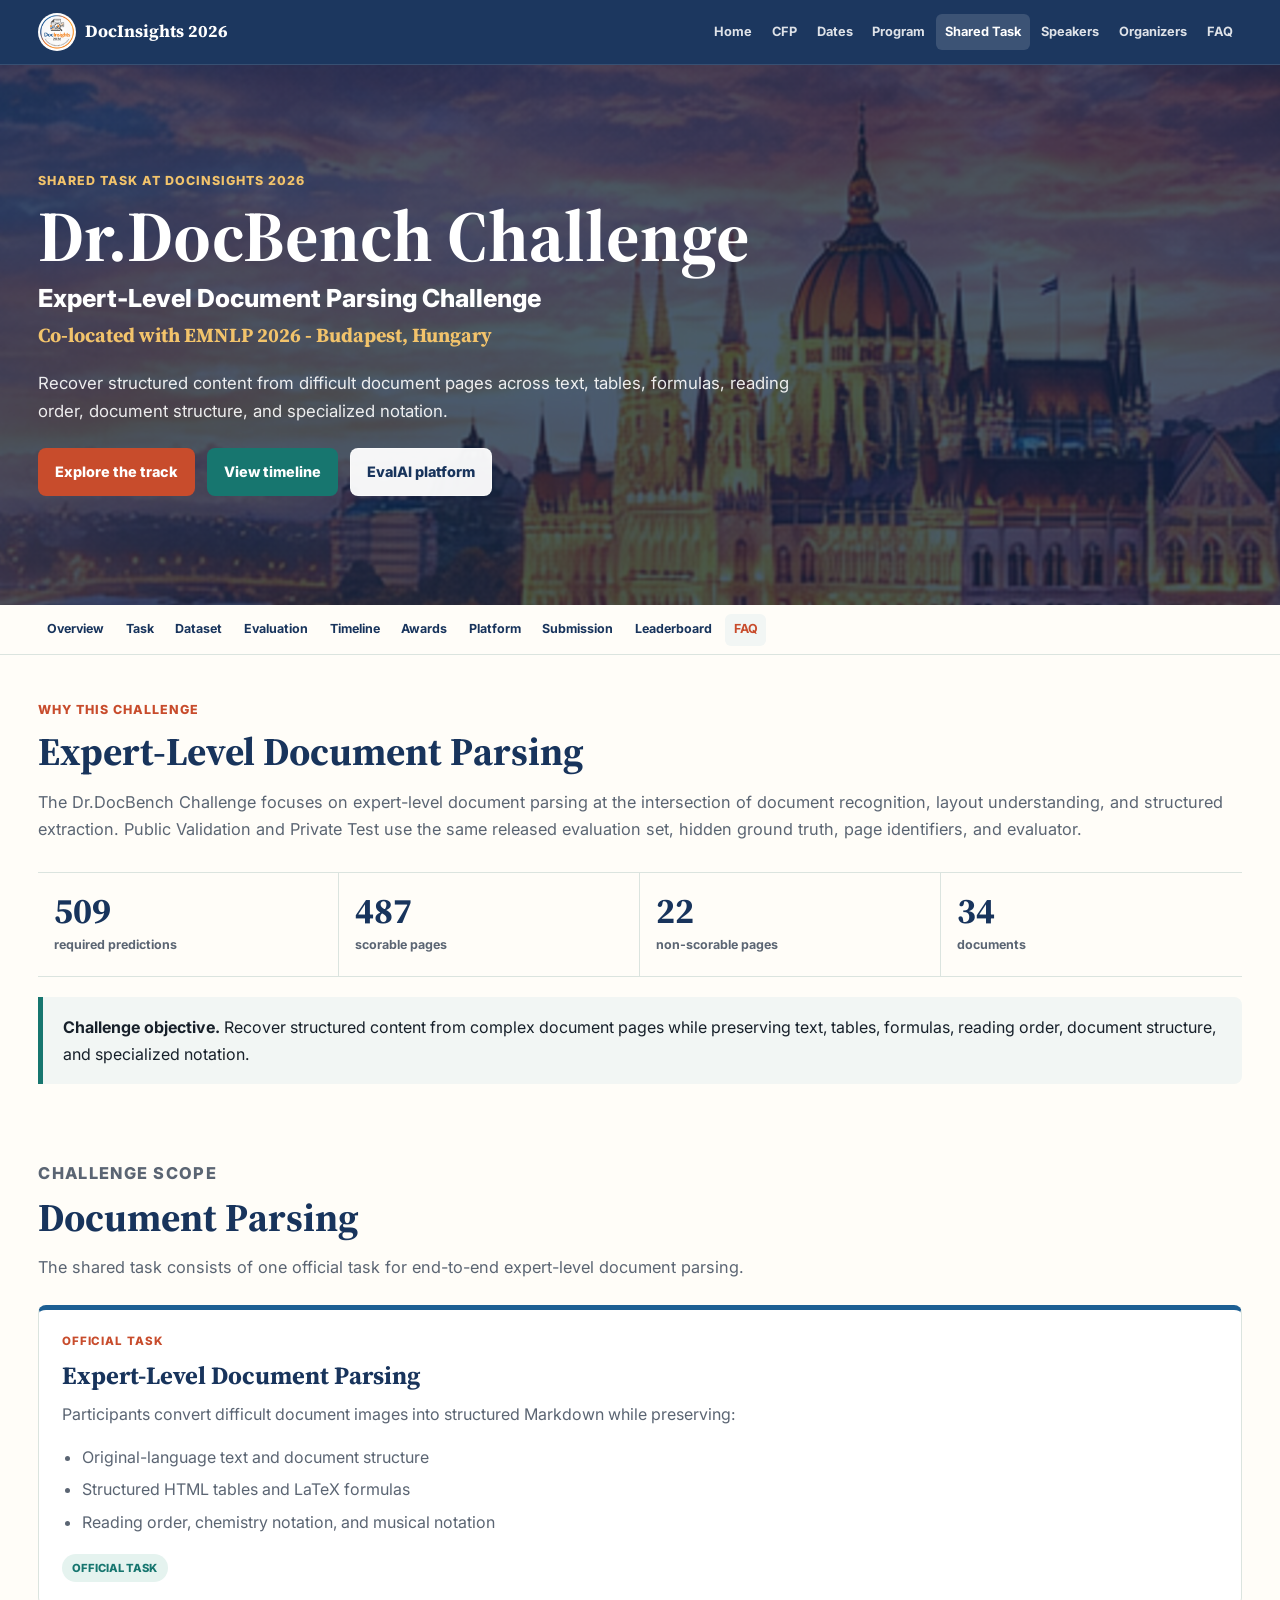
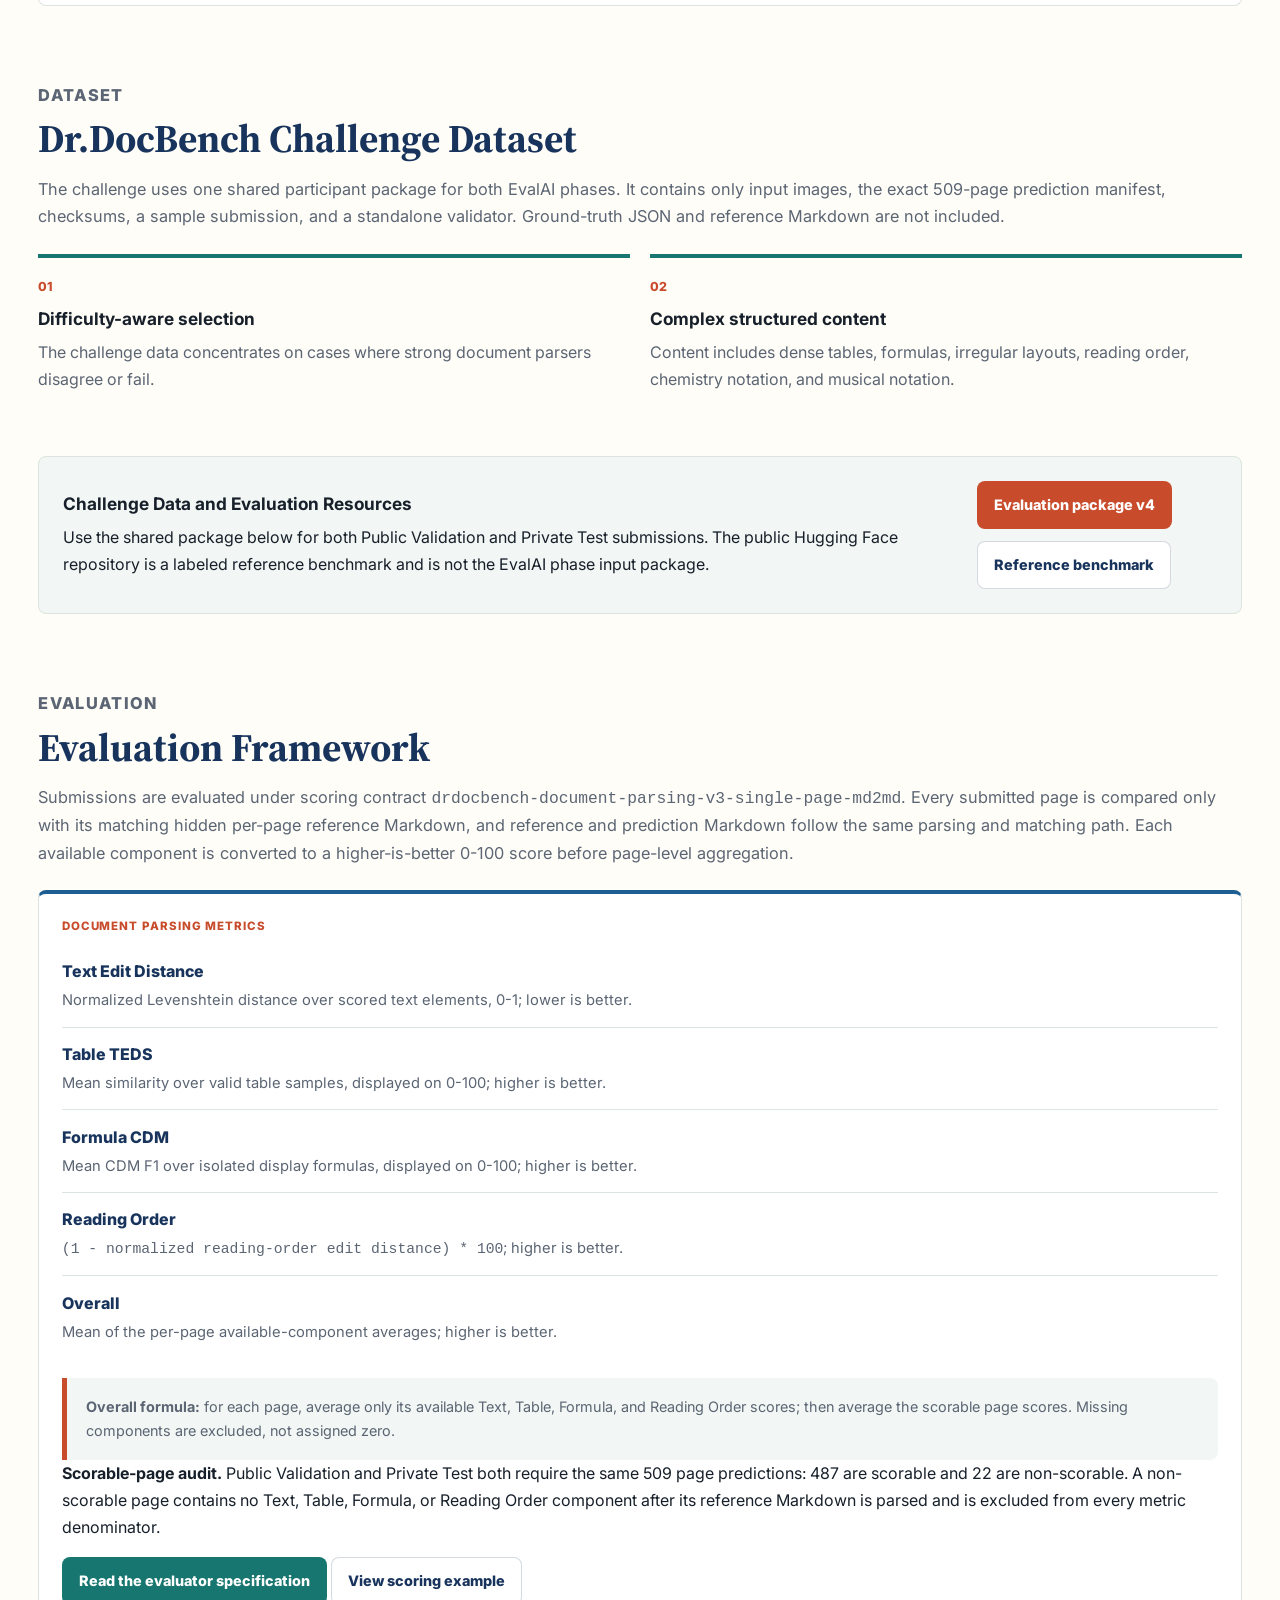
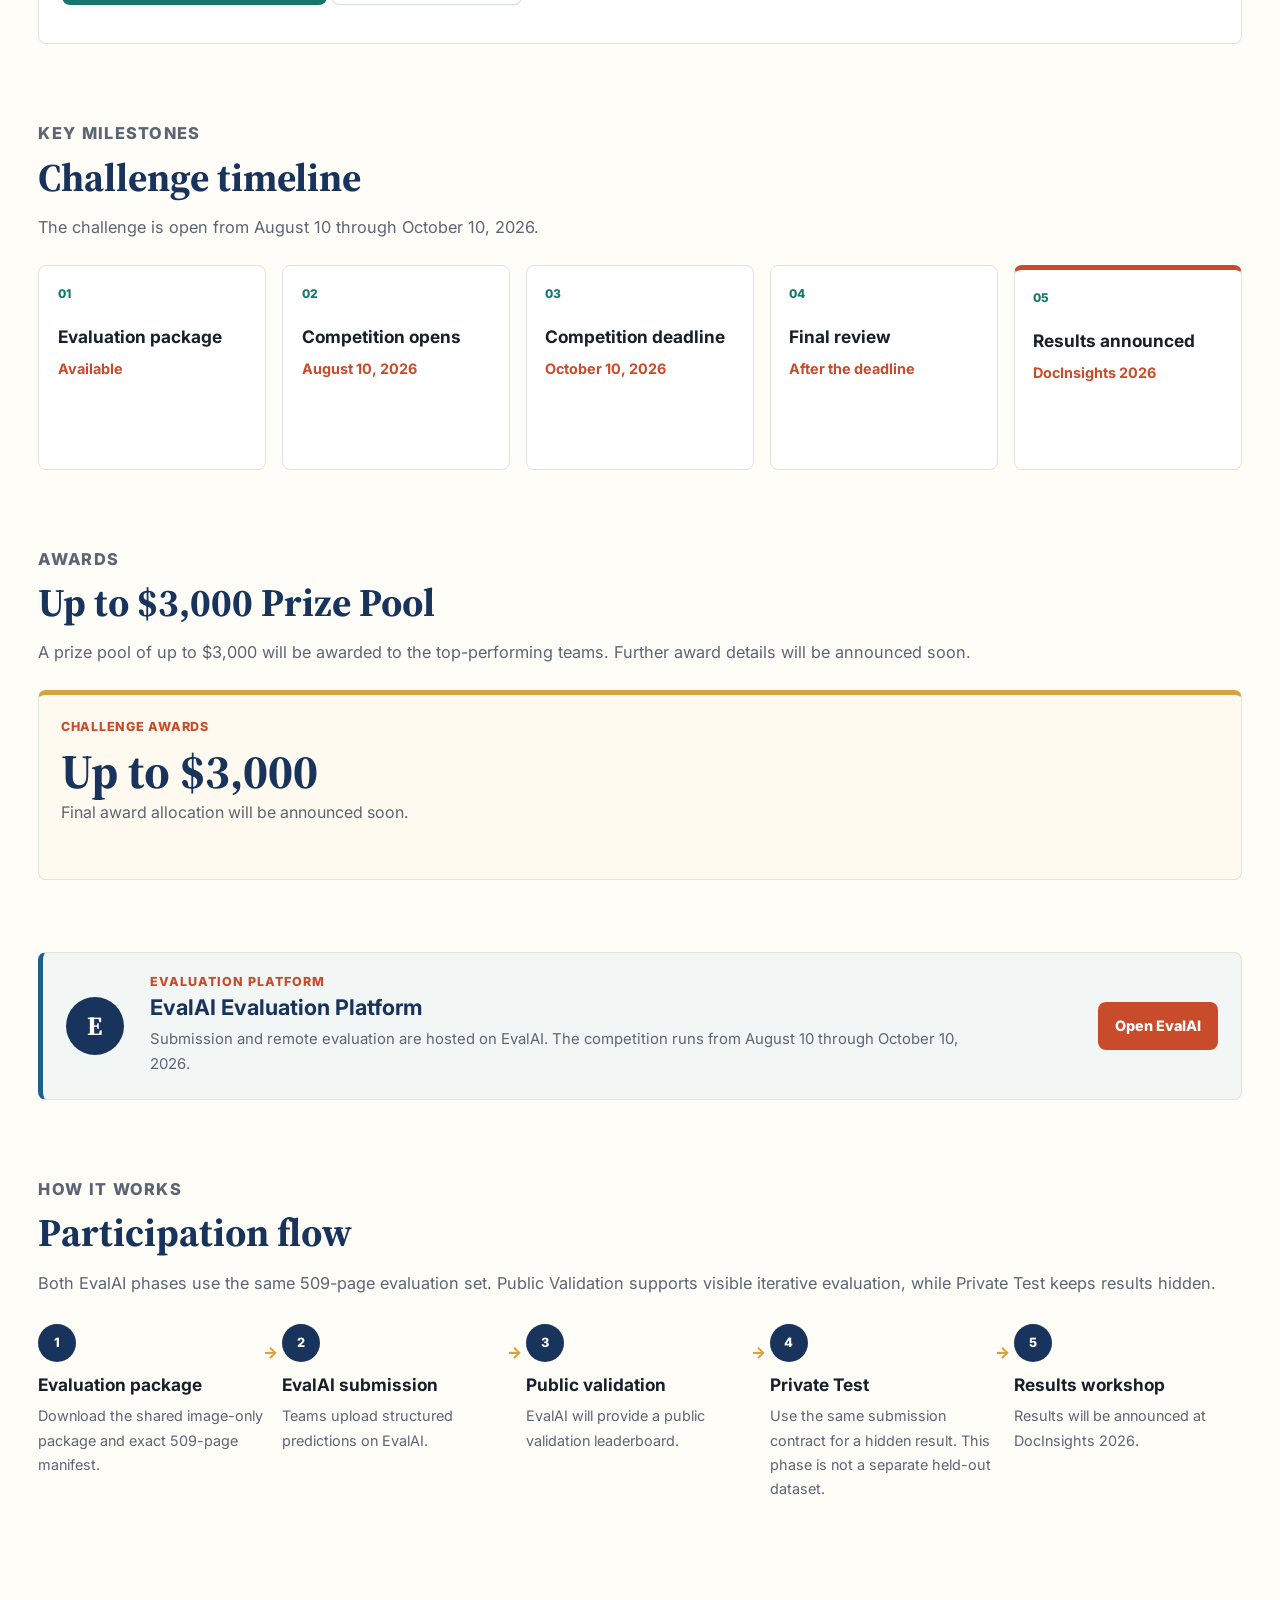
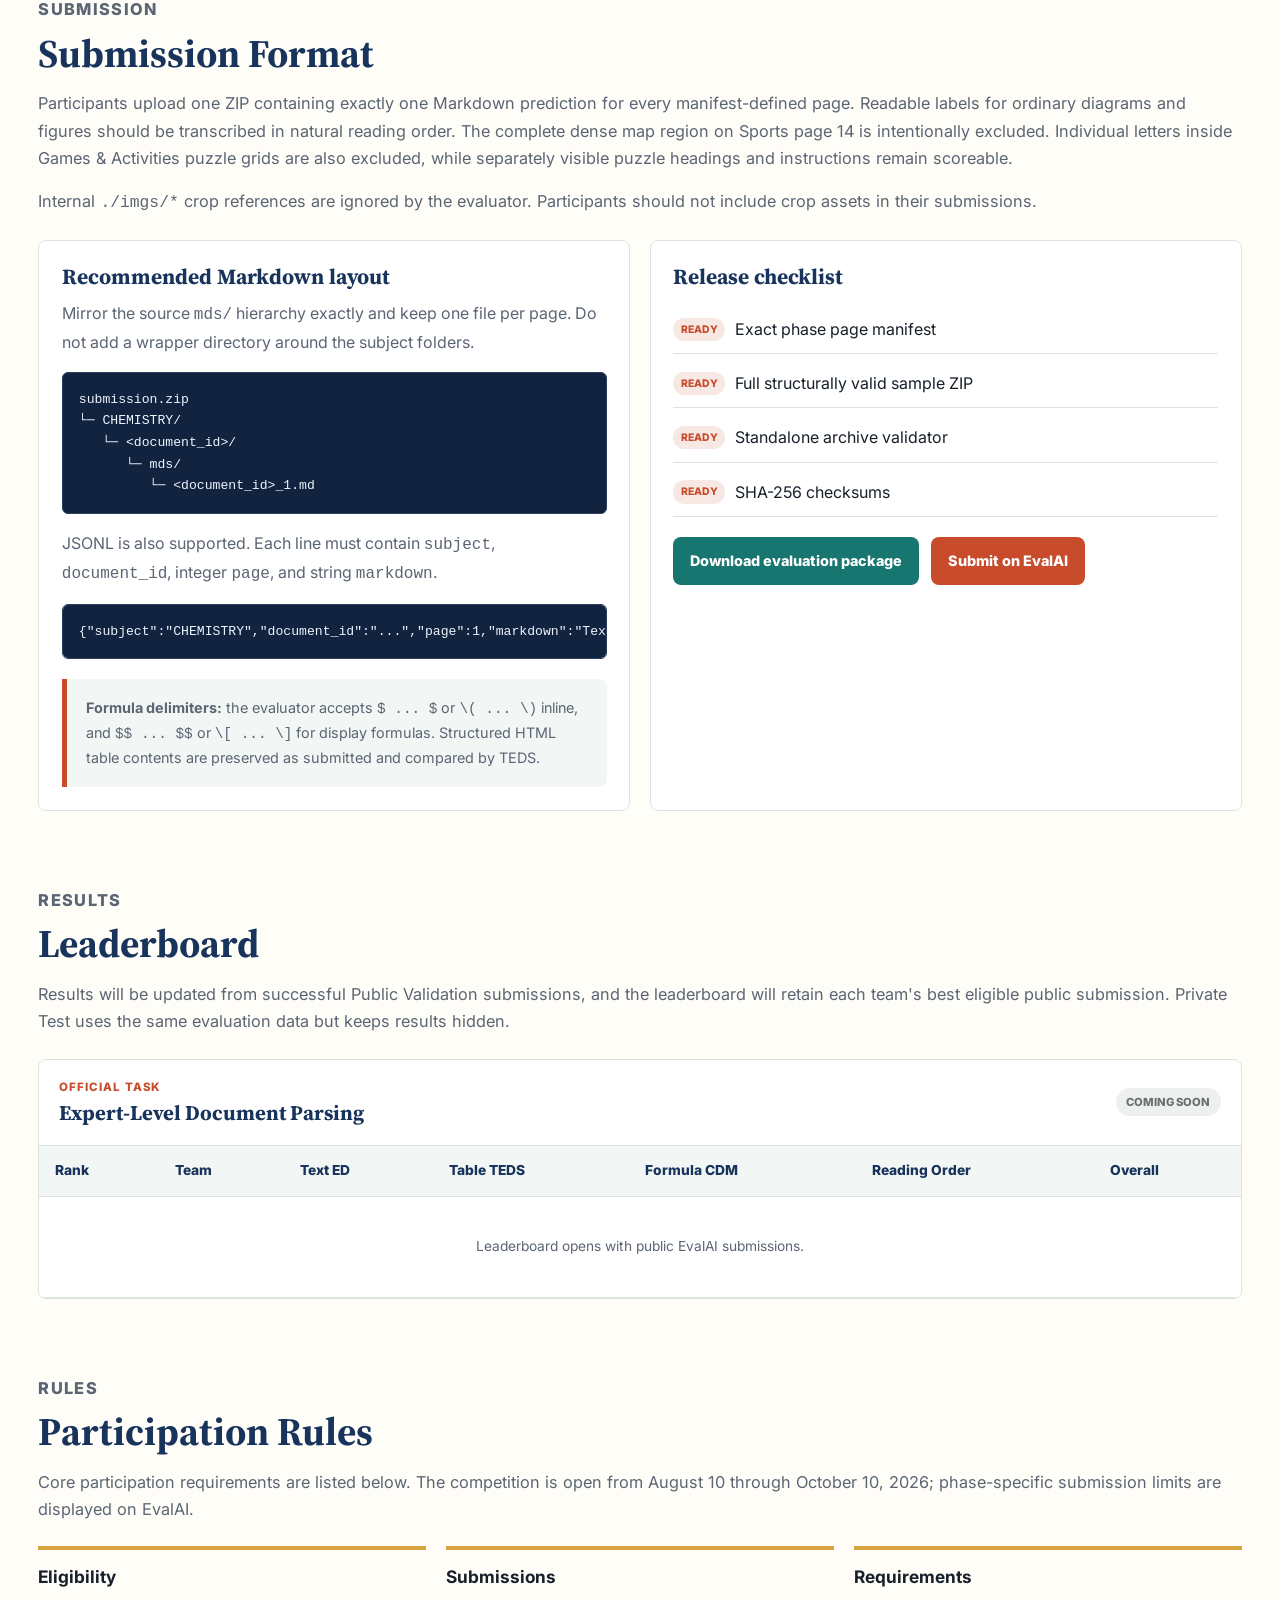
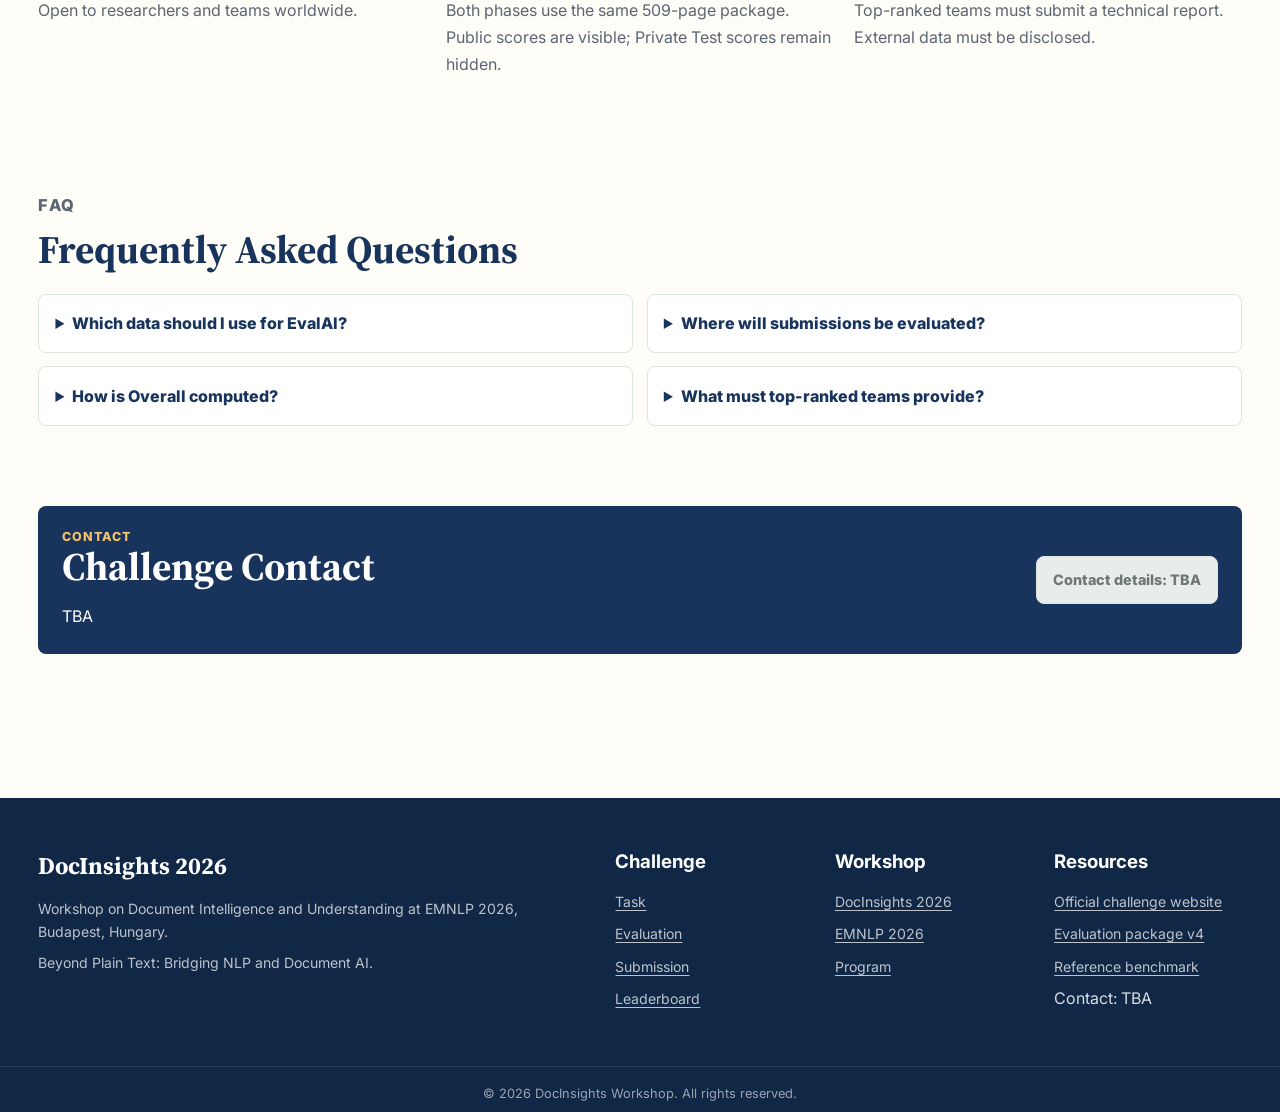
==== index.html @ 1810afb9 "Publish shared evaluation phase details" ====
<!DOCTYPE html>
<html lang="en">
<head>
  <meta charset="UTF-8">
  <meta name="viewport" content="width=device-width, initial-scale=1.0">
  <meta name="description" content="Dr.DocBench Challenge at DocInsights 2026, co-located with EMNLP 2026 in Budapest, Hungary.">
  <link rel="canonical" href="https://drdocbench-challenge.abaka-pages.com/">
  <meta property="og:url" content="https://drdocbench-challenge.abaka-pages.com/">
  <meta property="og:title" content="Dr.DocBench Challenge | DocInsights 2026">
  <meta property="og:description" content="Expert-level document parsing shared task at DocInsights 2026.">
  <title>Dr.DocBench Challenge | DocInsights 2026</title>
  <link rel="icon" href="assets/images/circular_logo.png" type="image/png">
  <link rel="preconnect" href="https://fonts.googleapis.com">
  <link rel="preconnect" href="https://fonts.gstatic.com" crossorigin>
  <link href="https://fonts.googleapis.com/css2?family=Inter:wght@400;500;600;700;800&amp;family=Source+Serif+4:wght@500;600;700&amp;display=swap" rel="stylesheet">
  <link rel="stylesheet" href="assets/css/style.css">
</head>
<body>
  <a class="skip-link" href="#main-content">Skip to content</a>

  <nav class="navbar" aria-label="DocInsights primary navigation">
    <div class="nav-container">
      <a class="nav-logo" href="https://docinsights-workshop.github.io/docinsights-2026/">
        <img class="nav-logo-img" src="assets/images/circular_logo.png" alt="">
        <span>DocInsights 2026</span>
      </a>
      <button class="nav-toggle" type="button" aria-label="Toggle navigation" aria-controls="primary-navigation" aria-expanded="false">
        <span></span><span></span><span></span>
      </button>
      <ul class="nav-links" id="primary-navigation">
        <li><a href="https://docinsights-workshop.github.io/docinsights-2026/">Home</a></li>
        <li><a href="https://docinsights-workshop.github.io/docinsights-2026/call-for-papers/">CFP</a></li>
        <li><a href="https://docinsights-workshop.github.io/docinsights-2026/dates/">Dates</a></li>
        <li><a href="https://docinsights-workshop.github.io/docinsights-2026/program/">Program</a></li>
        <li><a class="active" href="#main-content" aria-current="page">Shared Task</a></li>
        <li><a href="https://docinsights-workshop.github.io/docinsights-2026/speakers/">Speakers</a></li>
        <li><a href="https://docinsights-workshop.github.io/docinsights-2026/organizers/">Organizers</a></li>
        <li><a href="https://docinsights-workshop.github.io/docinsights-2026/faq/">FAQ</a></li>
      </ul>
    </div>
  </nav>

  <header class="challenge-hero" aria-labelledby="challenge-title">
    <img class="challenge-hero-image" src="assets/images/budapest_hero_clean.jpg" alt="Budapest skyline at sunset">
    <div class="challenge-hero-overlay"></div>
    <div class="challenge-hero-inner">
      <div class="challenge-hero-copy">
        <p class="eyebrow">Shared task at DocInsights 2026</p>
        <h1 id="challenge-title">Dr.DocBench Challenge</h1>
        <p class="challenge-subtitle">Expert-Level Document Parsing Challenge</p>
        <p class="challenge-location">Co-located with EMNLP 2026 - Budapest, Hungary</p>
        <p class="challenge-summary">Recover structured content from difficult document pages across text, tables, formulas, reading order, document structure, and specialized notation.</p>
        <div class="hero-actions" aria-label="Challenge actions">
          <a class="btn btn-primary" href="#tracks">Explore the track</a>
          <a class="btn btn-secondary" href="#timeline">View timeline</a>
          <a class="btn btn-ghost" href="#platform">EvalAI platform</a>
        </div>
      </div>
    </div>
  </header>

  <div class="section-nav" aria-label="Challenge page sections">
    <div class="section-nav-inner">
      <a href="#overview">Overview</a>
      <a href="#tracks">Task</a>
      <a href="#dataset">Dataset</a>
      <a href="#evaluation">Evaluation</a>
      <a href="#timeline">Timeline</a>
      <a href="#awards">Awards</a>
      <a href="#platform">Platform</a>
      <a href="#submission">Submission</a>
      <a href="#leaderboard">Leaderboard</a>
      <a href="#faq">FAQ</a>
    </div>
  </div>

  <main id="main-content" class="container">
    <section id="overview" class="section-intro">
      <p class="section-kicker">Why this challenge</p>
      <h2>Expert-Level Document Parsing</h2>
      <p>The Dr.DocBench Challenge focuses on expert-level document parsing at the intersection of document recognition, layout understanding, and structured extraction. Public Validation and Private Test use the same released evaluation set, hidden ground truth, page identifiers, and evaluator.</p>
      <div class="stat-grid stat-grid-four" aria-label="Dr.DocBench Challenge evaluation statistics">
        <article class="stat-item"><strong>509</strong><span>required predictions</span></article>
        <article class="stat-item"><strong>487</strong><span>scorable pages</span></article>
        <article class="stat-item"><strong>22</strong><span>non-scorable pages</span></article>
        <article class="stat-item"><strong>34</strong><span>documents</span></article>
      </div>
      <div class="highlight-box">
        <strong>Challenge objective.</strong> Recover structured content from complex document pages while preserving text, tables, formulas, reading order, document structure, and specialized notation.
      </div>
    </section>

    <section id="tracks">
      <div class="section-heading">
        <p class="section-kicker">Challenge scope</p>
        <h2>Document Parsing</h2>
        <p>The shared task consists of one official task for end-to-end expert-level document parsing.</p>
      </div>
      <div class="track-grid single-column-grid">
        <article class="track-card track-primary">
          <div class="track-label">Official task</div>
          <h3>Expert-Level Document Parsing</h3>
          <p>Participants convert difficult document images into structured Markdown while preserving:</p>
          <ul>
            <li>Original-language text and document structure</li>
            <li>Structured HTML tables and LaTeX formulas</li>
            <li>Reading order, chemistry notation, and musical notation</li>
          </ul>
          <span class="status-badge">Official task</span>
        </article>
      </div>
    </section>

    <section id="dataset">
      <div class="section-heading">
        <p class="section-kicker">Dataset</p>
        <h2>Dr.DocBench Challenge Dataset</h2>
        <p>The challenge uses one shared participant package for both EvalAI phases. It contains only input images, the exact 509-page prediction manifest, checksums, a sample submission, and a standalone validator. Ground-truth JSON and reference Markdown are not included.</p>
      </div>
      <div class="feature-grid two-column-grid">
        <article class="feature-card">
          <span class="feature-index">01</span>
          <h3>Difficulty-aware selection</h3>
          <p>The challenge data concentrates on cases where strong document parsers disagree or fail.</p>
        </article>
        <article class="feature-card">
          <span class="feature-index">02</span>
          <h3>Complex structured content</h3>
          <p>Content includes dense tables, formulas, irregular layouts, reading order, chemistry notation, and musical notation.</p>
        </article>
      </div>
      <div class="action-band">
        <div>
          <h3>Challenge Data and Evaluation Resources</h3>
          <p>Use the shared package below for both Public Validation and Private Test submissions. The public Hugging Face repository is a labeled reference benchmark and is not the EvalAI phase input package.</p>
        </div>
        <div class="action-band-actions">
          <a class="btn btn-primary" href="https://github.com/AaronLuo00/drdocbench-challenge/releases/download/participant-data-v4/drdocbench-evaluation-v4.zip">Evaluation package v4</a>
          <a class="btn btn-ghost" href="https://huggingface.co/datasets/2077AIDataFoundation/DrDocBench" target="_blank" rel="noopener">Reference benchmark</a>
        </div>
      </div>
    </section>

    <section id="evaluation">
      <div class="section-heading">
        <p class="section-kicker">Evaluation</p>
        <h2>Evaluation Framework</h2>
        <p>Submissions are evaluated under scoring contract <code>drdocbench-document-parsing-v3-single-page-md2md</code>. Every submitted page is compared only with its matching hidden per-page reference Markdown, and reference and prediction Markdown follow the same parsing and matching path. Each available component is converted to a higher-is-better 0-100 score before page-level aggregation.</p>
      </div>
      <div class="evaluation-grid single-column-grid">
        <article class="evaluation-card">
          <div class="track-label">Document Parsing metrics</div>
          <dl class="metric-list">
            <div><dt>Text Edit Distance</dt><dd>Normalized Levenshtein distance over scored text elements, 0-1; lower is better.</dd></div>
            <div><dt>Table TEDS</dt><dd>Mean similarity over valid table samples, displayed on 0-100; higher is better.</dd></div>
            <div><dt>Formula CDM</dt><dd>Mean CDM F1 over isolated display formulas, displayed on 0-100; higher is better.</dd></div>
            <div><dt>Reading Order</dt><dd><code>(1 - normalized reading-order edit distance) * 100</code>; higher is better.</dd></div>
            <div><dt>Overall</dt><dd>Mean of the per-page available-component averages; higher is better.</dd></div>
          </dl>
          <div class="tba-note"><strong>Overall formula:</strong> for each page, average only its available Text, Table, Formula, and Reading Order scores; then average the scorable page scores. Missing components are excluded, not assigned zero.</div>
          <p><strong>Scorable-page audit.</strong> Public Validation and Private Test both require the same 509 page predictions: 487 are scorable and 22 are non-scorable. A non-scorable page contains no Text, Table, Formula, or Reading Order component after its reference Markdown is parsed and is excluded from every metric denominator.</p>
          <p><a class="btn btn-secondary" href="evaluator-specification.html">Read the evaluator specification</a> <a class="btn btn-ghost" href="examples/scoring-example/">View scoring example</a></p>
        </article>
      </div>
    </section>

    <section id="timeline">
      <div class="section-heading">
        <p class="section-kicker">Key milestones</p>
        <h2>Challenge timeline</h2>
        <p>The challenge is open from August 10 through October 10, 2026.</p>
      </div>
      <div class="timeline-grid">
        <article class="timeline-card"><span>01</span><h3>Evaluation package</h3><p>Available</p></article>
        <article class="timeline-card"><span>02</span><h3>Competition opens</h3><p>August 10, 2026</p></article>
        <article class="timeline-card"><span>03</span><h3>Competition deadline</h3><p>October 10, 2026</p></article>
        <article class="timeline-card"><span>04</span><h3>Final review</h3><p>After the deadline</p></article>
        <article class="timeline-card timeline-highlight"><span>05</span><h3>Results announced</h3><p>DocInsights 2026</p></article>
      </div>
    </section>

    <section id="awards">
      <div class="section-heading">
        <p class="section-kicker">Awards</p>
        <h2>Up to &#36;3,000 Prize Pool</h2>
        <p>A prize pool of up to &#36;3,000 will be awarded to the top-performing teams. Further award details will be announced soon.</p>
      </div>
      <div class="award-grid award-grid-single">
        <article class="award-card award-first"><span>Challenge awards</span><strong>Up to &#36;3,000</strong><p>Final award allocation will be announced soon.</p></article>
      </div>
    </section>

    <section id="platform" class="platform-section">
      <div class="platform-band">
        <div class="platform-mark" aria-hidden="true">E</div>
        <div class="platform-copy">
          <p class="section-kicker">Evaluation platform</p>
          <h2>EvalAI Evaluation Platform</h2>
          <p>Submission and remote evaluation are hosted on EvalAI. The competition runs from August 10 through October 10, 2026.</p>
        </div>
        <a class="btn btn-primary" href="https://eval.ai/web/challenges/challenge-page/2717/overview" target="_blank" rel="noopener">Open EvalAI</a>
      </div>
    </section>

    <section id="participate">
      <div class="section-heading">
        <p class="section-kicker">How it works</p>
        <h2>Participation flow</h2>
        <p>Both EvalAI phases use the same 509-page evaluation set. Public Validation supports visible iterative evaluation, while Private Test keeps results hidden.</p>
      </div>
      <ol class="flow-list">
        <li><span>1</span><div><h3>Evaluation package</h3><p>Download the shared image-only package and exact 509-page manifest.</p></div></li>
        <li><span>2</span><div><h3>EvalAI submission</h3><p>Teams upload structured predictions on EvalAI.</p></div></li>
        <li><span>3</span><div><h3>Public validation</h3><p>EvalAI will provide a public validation leaderboard.</p></div></li>
        <li><span>4</span><div><h3>Private Test</h3><p>Use the same submission contract for a hidden result. This phase is not a separate held-out dataset.</p></div></li>
        <li><span>5</span><div><h3>Results workshop</h3><p>Results will be announced at DocInsights 2026.</p></div></li>
      </ol>
    </section>

    <section id="submission">
      <div class="section-heading">
        <p class="section-kicker">Submission</p>
        <h2>Submission Format</h2>
        <p>Participants upload one ZIP containing exactly one Markdown prediction for every manifest-defined page. Readable labels for ordinary diagrams and figures should be transcribed in natural reading order. The complete dense map region on Sports page 14 is intentionally excluded. Individual letters inside Games &amp; Activities puzzle grids are also excluded, while separately visible puzzle headings and instructions remain scoreable.</p>
        <p>Internal <code>./imgs/*</code> crop references are ignored by the evaluator. Participants should not include crop assets in their submissions.</p>
      </div>
      <div class="submission-grid">
        <article class="submission-card">
          <h3>Recommended Markdown layout</h3>
          <p>Mirror the source <code>mds/</code> hierarchy exactly and keep one file per page. Do not add a wrapper directory around the subject folders.</p>
          <pre><code>submission.zip
&#9492;&#9472; CHEMISTRY/
   &#9492;&#9472; &lt;document_id&gt;/
      &#9492;&#9472; mds/
         &#9492;&#9472; &lt;document_id&gt;_1.md</code></pre>
          <p>JSONL is also supported. Each line must contain <code>subject</code>, <code>document_id</code>, integer <code>page</code>, and string <code>markdown</code>.</p>
          <pre><code>{"subject":"CHEMISTRY","document_id":"...","page":1,"markdown":"Text\n\n$$E = mc^2$$"}</code></pre>
          <div class="tba-note"><strong>Formula delimiters:</strong> the evaluator accepts <code>$ ... $</code> or <code>\( ... \)</code> inline, and <code>$$ ... $$</code> or <code>\[ ... \]</code> for display formulas. Structured HTML table contents are preserved as submitted and compared by TEDS.</div>
        </article>
        <article class="submission-card submission-status">
          <h3>Release checklist</h3>
          <ul class="check-list">
            <li><span>Ready</span> Exact phase page manifest</li>
            <li><span>Ready</span> Full structurally valid sample ZIP</li>
            <li><span>Ready</span> Standalone archive validator</li>
            <li><span>Ready</span> SHA-256 checksums</li>
          </ul>
          <div class="disabled-actions">
            <a class="btn btn-secondary" href="https://github.com/AaronLuo00/drdocbench-challenge/releases/download/participant-data-v4/drdocbench-evaluation-v4.zip">Download evaluation package</a>
            <a class="btn btn-primary" href="https://eval.ai/web/challenges/challenge-page/2717/submit" target="_blank" rel="noopener">Submit on EvalAI</a>
          </div>
        </article>
      </div>
    </section>

    <section id="leaderboard">
      <div class="section-heading">
        <p class="section-kicker">Results</p>
        <h2>Leaderboard</h2>
        <p>Results will be updated from successful Public Validation submissions, and the leaderboard will retain each team's best eligible public submission. Private Test uses the same evaluation data but keeps results hidden.</p>
      </div>
      <div class="leaderboard-stack">
        <article class="leaderboard-card">
          <div class="leaderboard-header"><div><span>Official task</span><h3>Expert-Level Document Parsing</h3></div><span class="status-badge status-muted">Coming soon</span></div>
          <div class="table-scroll" tabindex="0" aria-label="Scrollable Document Parsing leaderboard">
            <table>
              <caption>Document Parsing leaderboard</caption>
              <thead><tr><th>Rank</th><th>Team</th><th>Text ED</th><th>Table TEDS</th><th>Formula CDM</th><th>Reading Order</th><th>Overall</th></tr></thead>
              <tbody><tr class="empty-row"><td colspan="7">Leaderboard opens with public EvalAI submissions.</td></tr></tbody>
            </table>
          </div>
        </article>
      </div>
    </section>

    <section id="rules">
      <div class="section-heading">
        <p class="section-kicker">Rules</p>
        <h2>Participation Rules</h2>
        <p>Core participation requirements are listed below. The competition is open from August 10 through October 10, 2026; phase-specific submission limits are displayed on EvalAI.</p>
      </div>
      <div class="rule-grid">
        <article><h3>Eligibility</h3><p>Open to researchers and teams worldwide.</p></article>
        <article><h3>Submissions</h3><p>Both phases use the same 509-page package. Public scores are visible; Private Test scores remain hidden.</p></article>
        <article><h3>Requirements</h3><p>Top-ranked teams must submit a technical report. External data must be disclosed.</p></article>
      </div>
    </section>

    <section id="faq">
      <div class="section-heading">
        <p class="section-kicker">FAQ</p>
        <h2>Frequently Asked Questions</h2>
      </div>
      <div class="faq-list">
        <details><summary>Which data should I use for EvalAI?</summary><p>Use the shared evaluation participant package v4 for both Public Validation and Private Test. The labeled Hugging Face benchmark is a reference release, not a phase input package.</p></details>
        <details><summary>Where will submissions be evaluated?</summary><p>Submissions are evaluated by the remote Dr.DocBench worker through EvalAI challenge 2717.</p></details>
        <details><summary>How is Overall computed?</summary><p>Each page averages its available 0-100 component scores. Overall is the mean over scorable pages. Missing components are excluded from the denominator. The shared 509-page set has 22 non-scorable pages; they remain required but do not affect scores.</p></details>
        <details><summary>What must top-ranked teams provide?</summary><p>A technical report is required, and all external data must be disclosed.</p></details>
      </div>
    </section>

    <section class="contact-band" aria-labelledby="contact-title">
      <div>
        <p class="section-kicker">Contact</p>
        <h2 id="contact-title">Challenge Contact</h2>
        <p>TBA</p>
      </div>
      <span class="btn btn-disabled" aria-disabled="true">Contact details: TBA</span>
    </section>
  </main>

  <footer class="footer">
    <div class="container footer-inner">
      <div class="footer-brand">
        <h2>DocInsights 2026</h2>
        <p>Workshop on Document Intelligence and Understanding at EMNLP 2026, Budapest, Hungary.</p>
        <p>Beyond Plain Text: Bridging NLP and Document AI.</p>
      </div>
      <div>
        <h3>Challenge</h3>
        <ul>
          <li><a href="#tracks">Task</a></li>
          <li><a href="#evaluation">Evaluation</a></li>
          <li><a href="#submission">Submission</a></li>
          <li><a href="#leaderboard">Leaderboard</a></li>
        </ul>
      </div>
      <div>
        <h3>Workshop</h3>
        <ul>
          <li><a href="https://docinsights-workshop.github.io/docinsights-2026/">DocInsights 2026</a></li>
          <li><a href="https://2026.emnlp.org/" target="_blank" rel="noopener">EMNLP 2026</a></li>
          <li><a href="https://docinsights-workshop.github.io/docinsights-2026/program/">Program</a></li>
        </ul>
      </div>
      <div>
        <h3>Resources</h3>
        <ul>
          <li><a href="https://drdocbench-challenge.abaka-pages.com/">Official challenge website</a></li>
          <li><a href="https://github.com/AaronLuo00/drdocbench-challenge/releases/download/participant-data-v4/drdocbench-evaluation-v4.zip">Evaluation package v4</a></li>
          <li><a href="https://huggingface.co/datasets/2077AIDataFoundation/DrDocBench">Reference benchmark</a></li>
          <li>Contact: TBA</li>
        </ul>
      </div>
    </div>
    <div class="footer-bottom">&copy; 2026 DocInsights Workshop. All rights reserved.</div>
  </footer>

  <script src="assets/js/main.js"></script>
</body>
</html>
---- assets/css/style.css ----
:root {
  --color-ink: #17202a;
  --color-muted: #5b6573;
  --color-paper: #fffdf8;
  --color-surface: #ffffff;
  --color-soft: #f2f6f4;
  --color-line: #dbe4df;
  --color-navy: #18345c;
  --color-blue: #1d5f93;
  --color-teal: #17766f;
  --color-rust: #c84c2c;
  --color-gold: #d7a33f;
  --color-focus: #0b6fd3;
  --font-sans: "Inter", -apple-system, BlinkMacSystemFont, sans-serif;
  --font-serif: "Source Serif 4", Georgia, serif;
  --content-gutter: clamp(1.25rem, 3vw, 3.5rem);
  --max-width: 2160px;
  --nav-height: 64px;
  --radius: 8px;
  --shadow: 0 16px 40px rgba(23, 32, 42, 0.12);
}

*,
*::before,
*::after {
  box-sizing: border-box;
}

* {
  margin: 0;
  padding: 0;
}

html {
  scroll-behavior: smooth;
  scroll-padding-top: 118px;
}

body {
  background: var(--color-paper);
  color: var(--color-ink);
  font-family: var(--font-sans);
  font-size: 16px;
  line-height: 1.68;
  overflow-x: hidden;
}

body.nav-open {
  overflow: hidden;
}

img {
  display: block;
  max-width: 100%;
}

a {
  color: var(--color-blue);
  text-underline-offset: 0.18em;
}

a:hover {
  color: var(--color-rust);
}

a:focus-visible,
button:focus-visible,
details:focus-within,
.table-scroll:focus-visible {
  outline: 3px solid var(--color-focus);
  outline-offset: 3px;
}

button,
summary {
  font: inherit;
}

.skip-link {
  position: fixed;
  top: 0.75rem;
  left: 0.75rem;
  z-index: 1000;
  transform: translateY(-160%);
  border-radius: 6px;
  background: var(--color-ink);
  color: #fff;
  font-weight: 700;
  padding: 0.55rem 0.8rem;
  text-decoration: none;
}

.skip-link:focus {
  transform: translateY(0);
}

.container,
.nav-container,
.section-nav-inner,
.challenge-hero-inner {
  width: min(calc(100% - var(--content-gutter) - var(--content-gutter)), var(--max-width));
  margin-inline: auto;
}

.navbar {
  position: sticky;
  top: 0;
  z-index: 100;
  border-bottom: 1px solid rgba(255, 255, 255, 0.12);
  background: rgba(24, 52, 92, 0.98);
  backdrop-filter: blur(12px);
}

.nav-container {
  display: flex;
  height: var(--nav-height);
  align-items: center;
  justify-content: space-between;
  gap: 1rem;
}

.nav-logo {
  display: inline-flex;
  min-width: 0;
  align-items: center;
  gap: 0.55rem;
  color: #fff;
  font-family: var(--font-serif);
  font-size: 1.08rem;
  font-weight: 700;
  text-decoration: none;
  white-space: nowrap;
}

.nav-logo:hover {
  color: #fff;
}

.nav-logo-img {
  width: 38px;
  height: 38px;
  flex: 0 0 auto;
  border-radius: 50%;
  background: #fff;
}

.nav-links {
  display: flex;
  align-items: center;
  gap: 0.12rem;
  list-style: none;
}

.nav-links a {
  display: block;
  border-radius: 6px;
  color: rgba(255, 255, 255, 0.86);
  font-size: 0.8rem;
  font-weight: 700;
  padding: 0.45rem 0.56rem;
  text-decoration: none;
  white-space: nowrap;
}

.nav-links a:hover,
.nav-links a.active {
  background: rgba(255, 255, 255, 0.14);
  color: #fff;
}

.nav-toggle {
  display: none;
  width: 42px;
  height: 42px;
  border: 0;
  border-radius: 8px;
  background: rgba(255, 255, 255, 0.1);
  cursor: pointer;
}

.nav-toggle span {
  display: block;
  width: 22px;
  height: 2px;
  margin: 5px auto;
  background: #fff;
  transition: transform 0.18s ease, opacity 0.18s ease;
}

.nav-toggle.active span:nth-child(1) {
  transform: rotate(45deg) translate(5px, 5px);
}

.nav-toggle.active span:nth-child(2) {
  opacity: 0;
}

.nav-toggle.active span:nth-child(3) {
  transform: rotate(-45deg) translate(5px, -5px);
}

.challenge-hero {
  position: relative;
  min-height: 540px;
  overflow: hidden;
  background: var(--color-navy);
  color: #fff;
  isolation: isolate;
}

.challenge-hero-image,
.challenge-hero-overlay {
  position: absolute;
  inset: 0;
  width: 100%;
  height: 100%;
}

.challenge-hero-image {
  z-index: -2;
  object-fit: cover;
  object-position: center 42%;
}

.challenge-hero-overlay {
  z-index: -1;
  background: rgba(13, 36, 66, 0.74);
}

.challenge-hero-inner {
  display: flex;
  min-height: 540px;
  align-items: center;
  padding-block: 3.75rem;
}

.challenge-hero-copy {
  width: 100%;
}

.eyebrow,
.section-kicker {
  margin-bottom: 0.75rem;
  color: var(--color-rust);
  font-size: 0.78rem;
  font-weight: 800;
  letter-spacing: 0.08em;
  line-height: 1.2;
  text-transform: uppercase;
}

.challenge-hero .eyebrow {
  color: #f2c36b;
}

.challenge-hero h1 {
  width: max-content;
  max-width: 100%;
  margin-bottom: 0.75rem;
  color: #fff;
  font-family: var(--font-serif);
  font-size: 4.5rem;
  letter-spacing: 0;
  line-height: 0.96;
  white-space: nowrap;
}

.challenge-subtitle {
  margin-bottom: 0.35rem;
  color: #fff;
  font-size: 1.55rem;
  font-weight: 800;
  line-height: 1.25;
}

.challenge-location {
  margin-bottom: 1rem;
  color: #f2c36b;
  font-family: var(--font-serif);
  font-size: 1.25rem;
  font-weight: 700;
}

.challenge-summary {
  max-width: 760px;
  margin-bottom: 1.4rem;
  color: rgba(255, 255, 255, 0.9);
  font-size: 1.05rem;
}

.hero-actions,
.action-band-actions,
.disabled-actions {
  display: flex;
  flex-wrap: wrap;
  gap: 0.75rem;
}

.btn {
  display: inline-flex;
  min-height: 48px;
  align-items: center;
  justify-content: center;
  border: 1px solid transparent;
  border-radius: 8px;
  padding: 0.68rem 1rem;
  font-size: 0.9rem;
  font-weight: 800;
  line-height: 1.2;
  text-align: center;
  text-decoration: none;
  transition: transform 0.18s ease, box-shadow 0.18s ease, background 0.18s ease;
}

.btn:hover {
  transform: translateY(-1px);
  box-shadow: var(--shadow);
}

.btn-primary {
  background: var(--color-rust);
  color: #fff;
}

.btn-primary:hover,
.btn-secondary:hover {
  color: #fff;
}

.btn-secondary {
  background: var(--color-teal);
  color: #fff;
}

.btn-ghost {
  border-color: rgba(24, 52, 92, 0.18);
  background: #fff;
  color: var(--color-navy);
}

.challenge-hero .btn-ghost {
  border-color: rgba(255, 255, 255, 0.4);
  background: rgba(255, 255, 255, 0.95);
}

.btn-ghost:hover {
  color: var(--color-navy);
}

.btn-disabled {
  border-color: var(--color-line);
  background: #e8ecea;
  color: #6e7773;
  cursor: not-allowed;
  user-select: none;
}

.btn-disabled:hover {
  box-shadow: none;
  transform: none;
}

.section-nav {
  position: sticky;
  top: var(--nav-height);
  z-index: 80;
  overflow-x: auto;
  border-bottom: 1px solid var(--color-line);
  background: rgba(255, 253, 248, 0.97);
  scrollbar-width: thin;
}

.section-nav-inner {
  display: flex;
  min-width: max-content;
  align-items: center;
  gap: 0.25rem;
  padding-block: 0.55rem;
}

.section-nav a {
  border-radius: 6px;
  color: var(--color-navy);
  font-size: 0.78rem;
  font-weight: 700;
  padding: 0.34rem 0.55rem;
  text-decoration: none;
}

.section-nav a:hover,
.section-nav a.active {
  background: var(--color-soft);
  color: var(--color-rust);
}

main.container {
  padding-block: 3rem 1rem;
}

main section {
  margin-bottom: 5rem;
}

main h2 {
  margin: 0 0 1rem;
  color: var(--color-navy);
  font-family: var(--font-serif);
  font-size: 2.45rem;
  letter-spacing: 0;
  line-height: 1.08;
}

main h3 {
  margin-bottom: 0.55rem;
  color: var(--color-ink);
  font-size: 1.08rem;
  line-height: 1.28;
}

main p {
  margin-bottom: 1rem;
}

main ul,
main ol {
  padding-left: 1.25rem;
}

main li {
  margin-bottom: 0.35rem;
}

.section-intro {
  max-width: none;
}

.section-intro > h2 {
  max-width: 1400px;
}

.section-heading {
  max-width: 1400px;
  margin-bottom: 1.45rem;
}

.section-intro > p:not(.section-kicker),
.section-heading > p {
  color: var(--color-muted);
  font-size: 1.02rem;
}

.section-intro > p:not(.section-kicker) {
  max-width: 1480px;
}

.stat-grid {
  display: grid;
  grid-template-columns: repeat(3, minmax(0, 1fr));
  gap: 0;
  margin-top: 1.8rem;
  border-block: 1px solid var(--color-line);
}

.stat-grid.stat-grid-two,
.feature-grid.two-column-grid {
  grid-template-columns: repeat(2, minmax(0, 1fr));
}

.stat-grid.stat-grid-four {
  grid-template-columns: repeat(4, minmax(0, 1fr));
}

.stat-item {
  min-width: 0;
  padding: 1.25rem 1rem;
  border-right: 1px solid var(--color-line);
}

.stat-item:last-child {
  border-right: 0;
}

.stat-item strong,
.stat-item span {
  display: block;
}

.stat-item strong {
  color: var(--color-navy);
  font-family: var(--font-serif);
  font-size: 2.25rem;
  line-height: 1;
}

.stat-item span {
  margin-top: 0.35rem;
  color: var(--color-muted);
  font-size: 0.78rem;
  font-weight: 700;
}

.highlight-box,
.tba-note {
  margin-top: 1.25rem;
  border-left: 5px solid var(--color-teal);
  border-radius: 0 var(--radius) var(--radius) 0;
  background: var(--color-soft);
  padding: 1.05rem 1.2rem;
}

.track-grid,
.evaluation-grid,
.submission-grid {
  display: grid;
  grid-template-columns: repeat(2, minmax(0, 1fr));
  gap: 1.25rem;
}

.track-grid > *,
.evaluation-grid > *,
.submission-grid > * {
  min-width: 0;
}

.single-column-grid {
  grid-template-columns: minmax(0, 1fr);
}

.track-card,
.evaluation-card,
.submission-card,
.leaderboard-card {
  border: 1px solid var(--color-line);
  border-radius: var(--radius);
  background: var(--color-surface);
  padding: 1.4rem;
}

.track-card {
  border-top: 5px solid var(--color-blue);
}

.track-label,
.leaderboard-header > div > span {
  margin-bottom: 0.55rem;
  color: var(--color-rust);
  font-size: 0.72rem;
  font-weight: 800;
  letter-spacing: 0.08em;
  text-transform: uppercase;
}

.track-card h3 {
  color: var(--color-navy);
  font-family: var(--font-serif);
  font-size: 1.55rem;
}

.track-card p,
.track-card li,
.feature-card p,
.evaluation-card dd,
.submission-card > p,
.rule-grid p,
.faq-list p {
  color: var(--color-muted);
}

.track-card ul {
  margin: 1rem 0 1.1rem;
}

.status-badge {
  display: inline-flex;
  min-height: 28px;
  align-items: center;
  border-radius: 999px;
  background: #e5f3ef;
  color: var(--color-teal);
  font-size: 0.7rem;
  font-weight: 800;
  padding: 0.25rem 0.65rem;
  text-transform: uppercase;
}

.status-muted {
  background: #edf0ef;
  color: #66706c;
}

.feature-grid,
.award-grid,
.rule-grid {
  display: grid;
  grid-template-columns: repeat(3, minmax(0, 1fr));
  gap: 1.25rem;
}

.award-grid.award-grid-single {
  grid-template-columns: minmax(0, 1fr);
}

.feature-card {
  padding: 1.2rem 0;
  border-top: 4px solid var(--color-teal);
}

.feature-index {
  display: block;
  margin-bottom: 0.65rem;
  color: var(--color-rust);
  font-size: 0.78rem;
  font-weight: 800;
}

.action-band,
.contact-band {
  display: flex;
  align-items: center;
  justify-content: space-between;
  gap: 1.5rem;
  border-radius: var(--radius);
  padding: 1.5rem;
}

.platform-section {
  margin-top: -0.5rem;
}

.platform-band {
  display: grid;
  grid-template-columns: 64px minmax(0, 1fr) auto;
  gap: 1.25rem;
  align-items: center;
  border: 1px solid var(--color-line);
  border-left: 5px solid var(--color-blue);
  border-radius: var(--radius);
  background: var(--color-soft);
  padding: 1.4rem;
}

.platform-mark {
  display: grid;
  width: 58px;
  height: 58px;
  place-items: center;
  border-radius: 50%;
  background: var(--color-navy);
  color: #fff;
  font-family: var(--font-serif);
  font-size: 1.65rem;
  font-weight: 700;
}

.platform-copy {
  min-width: 0;
}

.platform-copy .section-kicker {
  margin-bottom: 0.35rem;
}

.platform-copy h2 {
  margin-bottom: 0.45rem;
  font-family: var(--font-sans);
  font-size: 1.35rem;
}

.platform-copy p:last-child {
  max-width: 820px;
  margin-bottom: 0;
  color: var(--color-muted);
  font-size: 0.93rem;
}

.action-band {
  margin-top: 1.75rem;
  border: 1px solid var(--color-line);
  background: var(--color-soft);
}

.action-band p,
.contact-band p {
  margin-bottom: 0;
}

.evaluation-card {
  border-top: 4px solid var(--color-blue);
}

.evaluation-card:nth-child(2) {
  border-top-color: var(--color-teal);
}

.metric-list > div {
  padding: 0.85rem 0;
  border-bottom: 1px solid var(--color-line);
}

.metric-list > div:last-child {
  border-bottom: 0;
}

.metric-list dt {
  color: var(--color-navy);
  font-weight: 800;
}

.metric-list dd {
  margin-top: 0.18rem;
  font-size: 0.92rem;
}

.tba-note {
  border-left-color: var(--color-rust);
  color: var(--color-muted);
  font-size: 0.9rem;
}

.timeline-grid {
  display: grid;
  grid-template-columns: repeat(5, minmax(0, 1fr));
  gap: 1rem;
}

.timeline-card {
  min-height: 205px;
  border: 1px solid var(--color-line);
  border-radius: var(--radius);
  background: var(--color-surface);
  padding: 1.15rem;
}

.timeline-card > span {
  display: block;
  margin-bottom: 1.35rem;
  color: var(--color-teal);
  font-size: 0.75rem;
  font-weight: 800;
}

.timeline-card p {
  color: var(--color-rust);
  font-size: 0.9rem;
  font-weight: 700;
}

.timeline-highlight {
  border-top: 5px solid var(--color-rust);
}

.award-card {
  min-height: 190px;
  border: 1px solid var(--color-line);
  border-top: 5px solid var(--color-gold);
  border-radius: var(--radius);
  background: var(--color-surface);
  padding: 1.35rem;
}

.award-card span,
.award-card strong,
.award-card p {
  display: block;
}

.award-card span {
  color: var(--color-rust);
  font-size: 0.78rem;
  font-weight: 800;
  letter-spacing: 0.06em;
  text-transform: uppercase;
}

.award-card strong {
  margin: 0.6rem 0 0.25rem;
  color: var(--color-navy);
  font-family: var(--font-serif);
  font-size: 3rem;
  line-height: 1;
}

.award-card p {
  color: var(--color-muted);
}

.award-first {
  background: #fffaf0;
}

.flow-list {
  display: grid;
  grid-template-columns: repeat(5, minmax(0, 1fr));
  gap: 1rem;
  padding: 0;
  list-style: none;
}

.flow-list li {
  position: relative;
  min-width: 0;
  margin: 0;
  padding: 0.2rem 0;
}

.flow-list li::after {
  position: absolute;
  top: 19px;
  right: -0.75rem;
  color: var(--color-gold);
  content: "->";
  font-weight: 800;
}

.flow-list li:last-child::after {
  display: none;
}

.flow-list li > span {
  display: grid;
  width: 38px;
  height: 38px;
  margin-bottom: 0.75rem;
  place-items: center;
  border-radius: 50%;
  background: var(--color-navy);
  color: #fff;
  font-size: 0.8rem;
  font-weight: 800;
}

.flow-list p {
  color: var(--color-muted);
  font-size: 0.9rem;
}

.submission-card h3 {
  color: var(--color-navy);
  font-family: var(--font-serif);
  font-size: 1.35rem;
}

.submission-card {
  min-width: 0;
  overflow: hidden;
}

pre {
  max-width: 100%;
  overflow-x: auto;
  margin: 1rem 0;
  border: 1px solid #2b3f5f;
  border-radius: 6px;
  background: #11233e;
  color: #eef5ff;
  padding: 1rem;
  font-family: "SFMono-Regular", Consolas, monospace;
  font-size: 0.82rem;
  line-height: 1.65;
  white-space: pre;
}

.check-list {
  margin: 0.9rem 0 1.25rem;
  padding: 0;
  list-style: none;
}

.check-list li {
  display: flex;
  align-items: center;
  gap: 0.65rem;
  padding: 0.65rem 0;
  border-bottom: 1px solid var(--color-line);
}

.check-list li span {
  flex: 0 0 auto;
  border-radius: 999px;
  background: #f7e8e3;
  color: var(--color-rust);
  font-size: 0.65rem;
  font-weight: 800;
  padding: 0.18rem 0.45rem;
  text-transform: uppercase;
}

.leaderboard-stack {
  display: grid;
  gap: 1.25rem;
}

.leaderboard-card {
  padding: 0;
  overflow: hidden;
}

.leaderboard-header {
  display: flex;
  align-items: center;
  justify-content: space-between;
  gap: 1rem;
  padding: 1.15rem 1.25rem;
  border-bottom: 1px solid var(--color-line);
}

.leaderboard-header > div > span {
  display: block;
  margin-bottom: 0.15rem;
}

.leaderboard-header h3 {
  margin: 0;
  color: var(--color-navy);
  font-family: var(--font-serif);
  font-size: 1.3rem;
}

.table-scroll {
  overflow-x: auto;
}

table {
  width: 100%;
  min-width: 760px;
  border-collapse: collapse;
  font-size: 0.86rem;
}

caption {
  position: absolute;
  width: 1px;
  height: 1px;
  overflow: hidden;
  clip: rect(0 0 0 0);
  white-space: nowrap;
}

th,
td {
  padding: 0.85rem 1rem;
  border-bottom: 1px solid var(--color-line);
  text-align: left;
  white-space: nowrap;
}

th {
  background: var(--color-soft);
  color: var(--color-navy);
  font-weight: 800;
}

.empty-row td {
  height: 100px;
  color: var(--color-muted);
  text-align: center;
}

.rule-grid article {
  min-height: 170px;
  border-top: 4px solid var(--color-gold);
  padding: 1rem 0;
}

.faq-list {
  display: grid;
  grid-template-columns: repeat(2, minmax(0, 1fr));
  gap: 0.85rem;
}

.faq-list details {
  align-self: start;
  border: 1px solid var(--color-line);
  border-radius: var(--radius);
  background: var(--color-surface);
  padding: 0.95rem 1rem;
}

.faq-list summary {
  color: var(--color-navy);
  font-weight: 800;
  cursor: pointer;
}

.faq-list p {
  margin: 0.75rem 0 0;
  font-size: 0.9rem;
}

.contact-band {
  background: var(--color-navy);
  color: #fff;
}

.contact-band h2,
.contact-band p {
  color: #fff;
}

.contact-band .section-kicker {
  color: #f2c36b;
}

.footer {
  margin-top: 3rem;
  background: #102746;
  color: rgba(255, 255, 255, 0.84);
}

.footer .container {
  padding-block: 3rem;
}

.footer-inner {
  display: grid;
  grid-template-columns: minmax(280px, 1.6fr) repeat(3, minmax(150px, 0.55fr));
  gap: 2rem;
}

.footer h2,
.footer h3 {
  margin-bottom: 0.65rem;
  color: #fff;
}

.footer h2 {
  font-family: var(--font-serif);
}

.footer p,
.footer a {
  color: rgba(255, 255, 255, 0.72);
  font-size: 0.88rem;
}

.footer p {
  margin-bottom: 0.45rem;
}

.footer ul {
  list-style: none;
}

.footer li {
  margin-bottom: 0.35rem;
}

.footer a:hover {
  color: #fff;
}

.footer-bottom {
  border-top: 1px solid rgba(255, 255, 255, 0.12);
  padding: 1rem var(--content-gutter);
  color: rgba(255, 255, 255, 0.58);
  font-size: 0.8rem;
  text-align: center;
}

@media (max-width: 1080px) {
  .nav-toggle {
    display: block;
  }

  .nav-links {
    position: fixed;
    top: var(--nav-height);
    right: 0;
    display: none;
    width: min(360px, 88vw);
    height: calc(100vh - var(--nav-height));
    align-content: start;
    align-items: stretch;
    flex-direction: column;
    gap: 0.3rem;
    overflow-y: auto;
    border-left: 1px solid rgba(255, 255, 255, 0.12);
    background: var(--color-navy);
    padding: 1rem;
    box-shadow: -18px 18px 36px rgba(0, 0, 0, 0.22);
  }

  .nav-links.active {
    display: flex;
  }

  .nav-links a {
    padding: 0.78rem 0.85rem;
    font-size: 0.92rem;
  }

  .timeline-grid,
  .flow-list {
    grid-template-columns: repeat(3, minmax(0, 1fr));
  }

  .flow-list li::after {
    display: none;
  }

  .timeline-grid > :nth-child(n + 4),
  .flow-list > :nth-child(n + 4) {
    margin-top: 0.6rem;
  }

  .stat-grid {
    grid-template-columns: repeat(3, minmax(0, 1fr));
  }

  .stat-grid.stat-grid-four {
    grid-template-columns: repeat(2, minmax(0, 1fr));
  }

  .stat-grid.stat-grid-four .stat-item:nth-child(2) {
    border-right: 0;
  }

  .stat-grid.stat-grid-four .stat-item:nth-child(n + 3) {
    border-top: 1px solid var(--color-line);
  }

  .stat-item:nth-child(3) {
    border-right: 0;
  }

  .stat-grid.stat-grid-four .stat-item:nth-child(3) {
    border-right: 1px solid var(--color-line);
  }

  .stat-item:nth-child(n + 4) {
    border-top: 1px solid var(--color-line);
  }
}

@media (max-width: 820px) {
  :root {
    --content-gutter: 1.25rem;
  }

  html {
    scroll-padding-top: 110px;
  }

  .challenge-hero,
  .challenge-hero-inner {
    min-height: 500px;
  }

  .challenge-hero h1 {
    font-size: 3.3rem;
    white-space: normal;
  }

  .challenge-subtitle {
    font-size: 1.3rem;
  }

  main h2 {
    font-size: 2rem;
  }

  .track-grid,
  .evaluation-grid,
  .submission-grid,
  .faq-list {
    grid-template-columns: 1fr;
  }

  .feature-grid,
  .award-grid,
  .rule-grid {
    grid-template-columns: repeat(2, minmax(0, 1fr));
  }

  .action-band,
  .contact-band {
    align-items: flex-start;
    flex-direction: column;
  }

  .platform-band {
    grid-template-columns: 56px minmax(0, 1fr);
  }

  .platform-band > .btn {
    grid-column: 1 / -1;
    width: 100%;
  }

  .footer-inner {
    grid-template-columns: repeat(2, minmax(0, 1fr));
  }

  .footer-brand {
    grid-column: 1 / -1;
  }
}

@media (max-width: 620px) {
  .challenge-hero,
  .challenge-hero-inner {
    min-height: 520px;
  }

  .challenge-hero-image {
    object-position: 67% center;
  }

  .challenge-hero-overlay {
    background: rgba(13, 36, 66, 0.82);
  }

  .challenge-hero h1 {
    font-size: 2.75rem;
  }

  .challenge-subtitle {
    font-size: 1.15rem;
  }

  .challenge-location {
    font-size: 1.05rem;
  }

  .hero-actions,
  .action-band-actions,
  .disabled-actions {
    width: 100%;
    flex-direction: column;
  }

  .platform-band {
    grid-template-columns: 1fr;
  }

  .platform-mark {
    width: 48px;
    height: 48px;
    font-size: 1.35rem;
  }

  .hero-actions .btn,
  .action-band-actions .btn,
  .disabled-actions .btn,
  .contact-band .btn {
    width: 100%;
  }

  main.container {
    padding-top: 2.2rem;
  }

  main section {
    margin-bottom: 4rem;
  }

  main h2 {
    font-size: 1.75rem;
  }

  .stat-grid,
  .feature-grid,
  .award-grid,
  .rule-grid,
  .timeline-grid,
  .flow-list,
  .footer-inner {
    grid-template-columns: 1fr;
  }

  .stat-grid.stat-grid-two {
    grid-template-columns: 1fr;
  }

  .stat-grid.stat-grid-four {
    grid-template-columns: 1fr;
  }

  .feature-grid.two-column-grid {
    grid-template-columns: 1fr;
  }

  .stat-item,
  .stat-item:nth-child(3) {
    border-right: 0;
    border-top: 1px solid var(--color-line);
  }

  .stat-item:first-child {
    border-top: 0;
  }

  .timeline-grid > :nth-child(n + 4),
  .flow-list > :nth-child(n + 4) {
    margin-top: 0;
  }

  .timeline-card,
  .award-card,
  .rule-grid article {
    min-height: 0;
  }

  .leaderboard-header {
    align-items: flex-start;
  }

  .footer-brand {
    grid-column: auto;
  }
}

@media (prefers-reduced-motion: reduce) {
  html {
    scroll-behavior: auto;
  }

  *,
  *::before,
  *::after {
    scroll-behavior: auto !important;
    transition-duration: 0.01ms !important;
  }
}
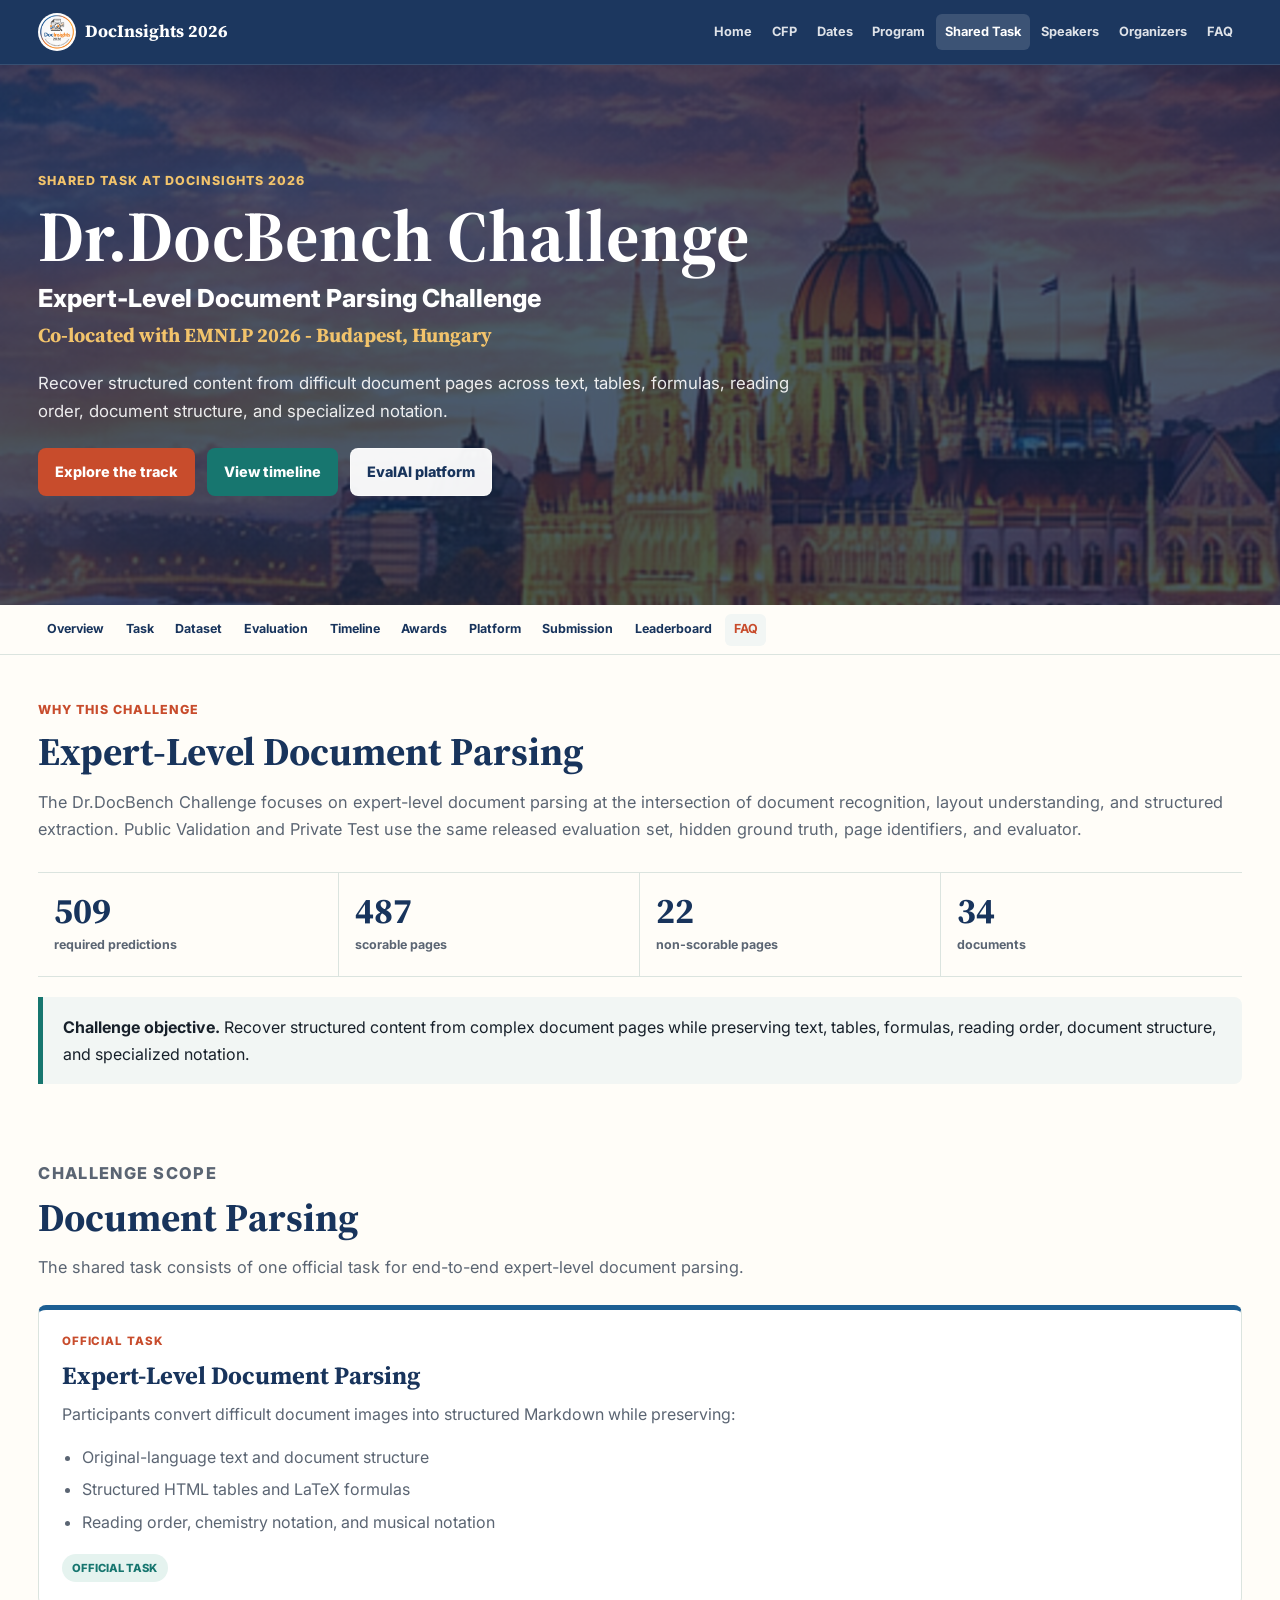
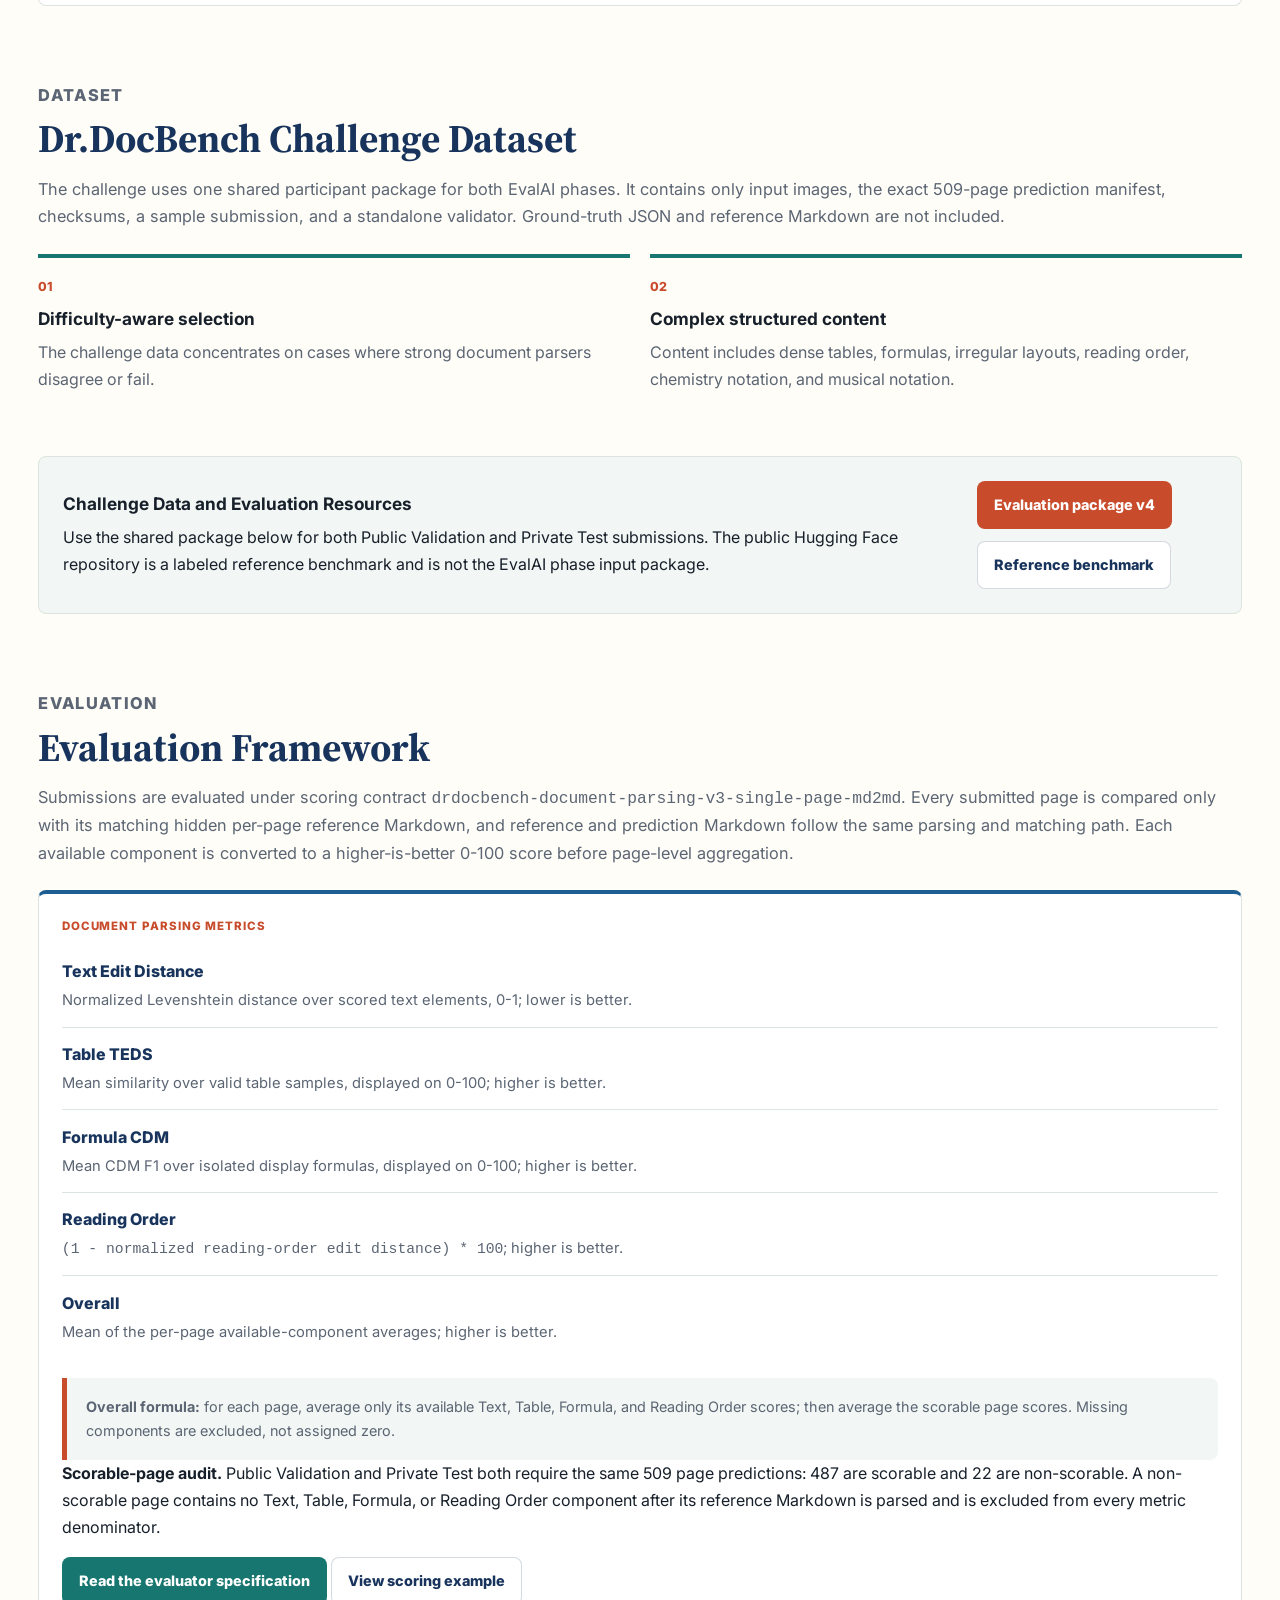
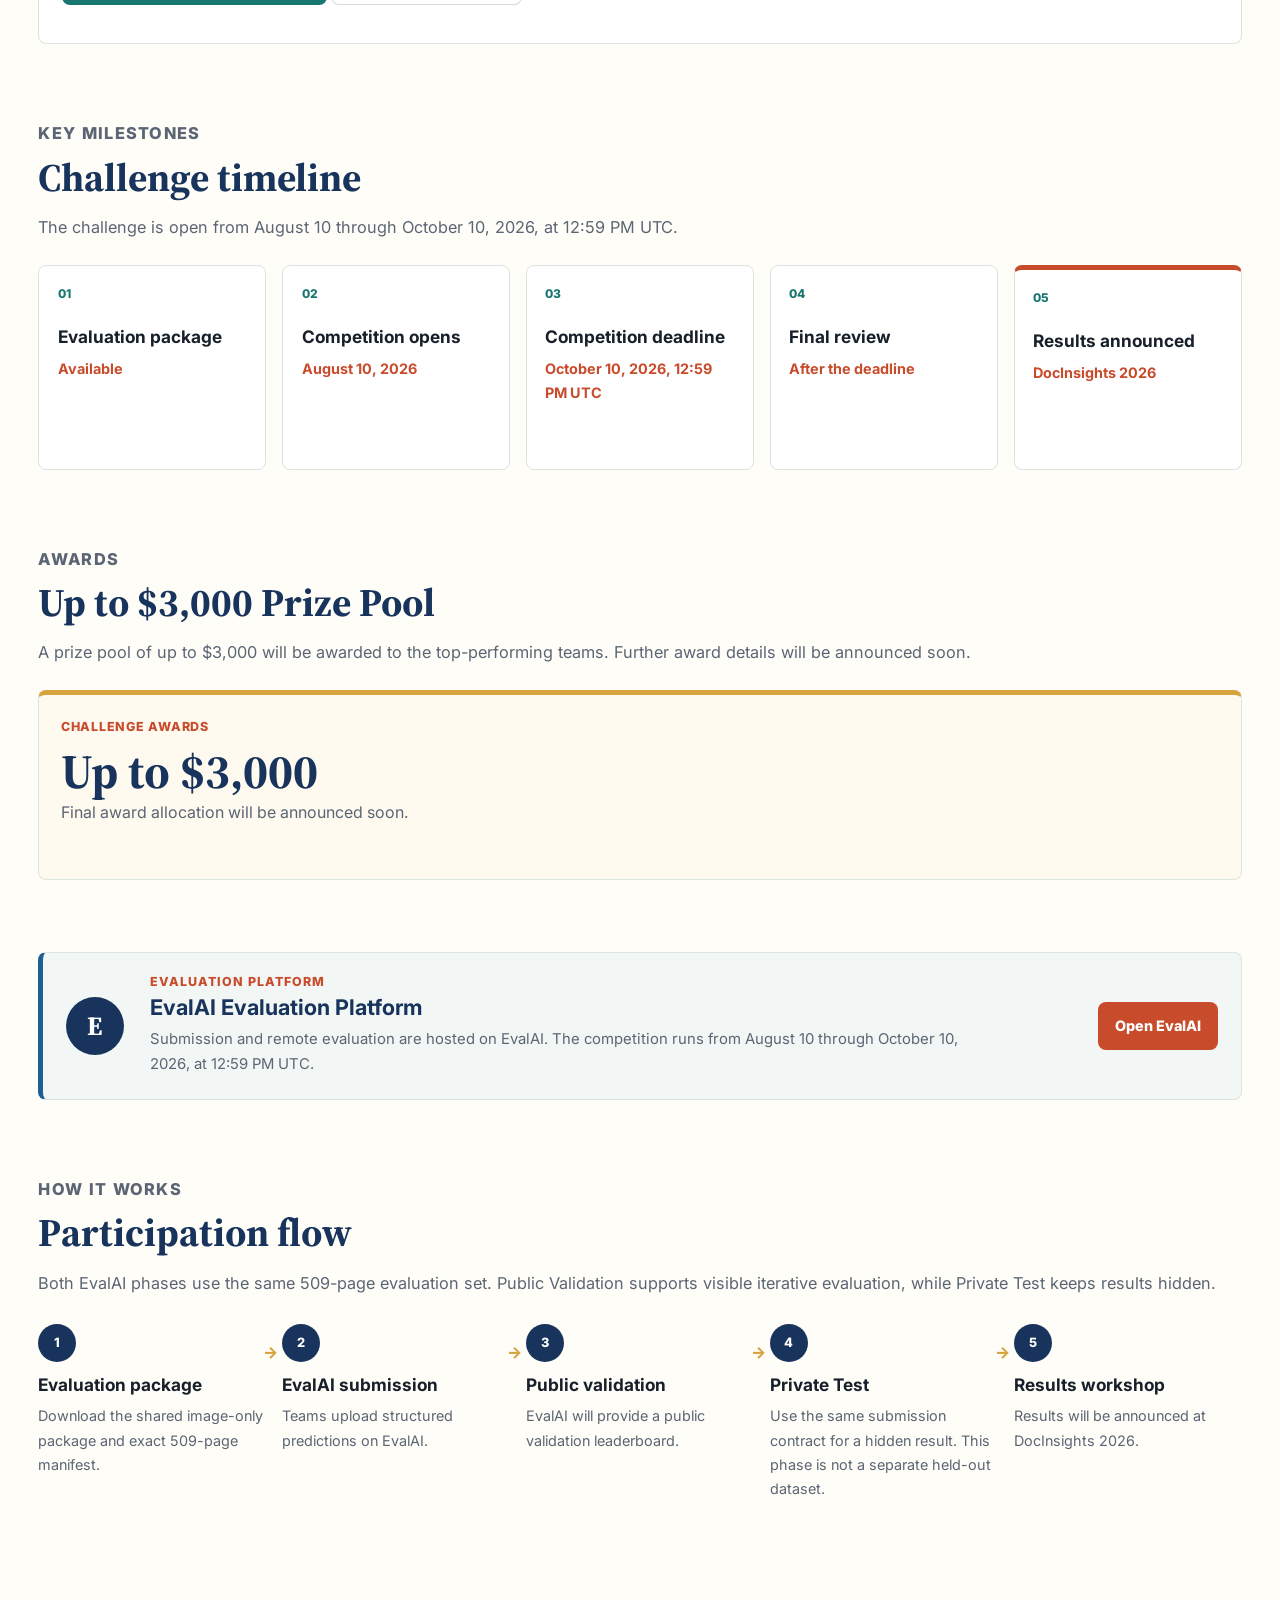
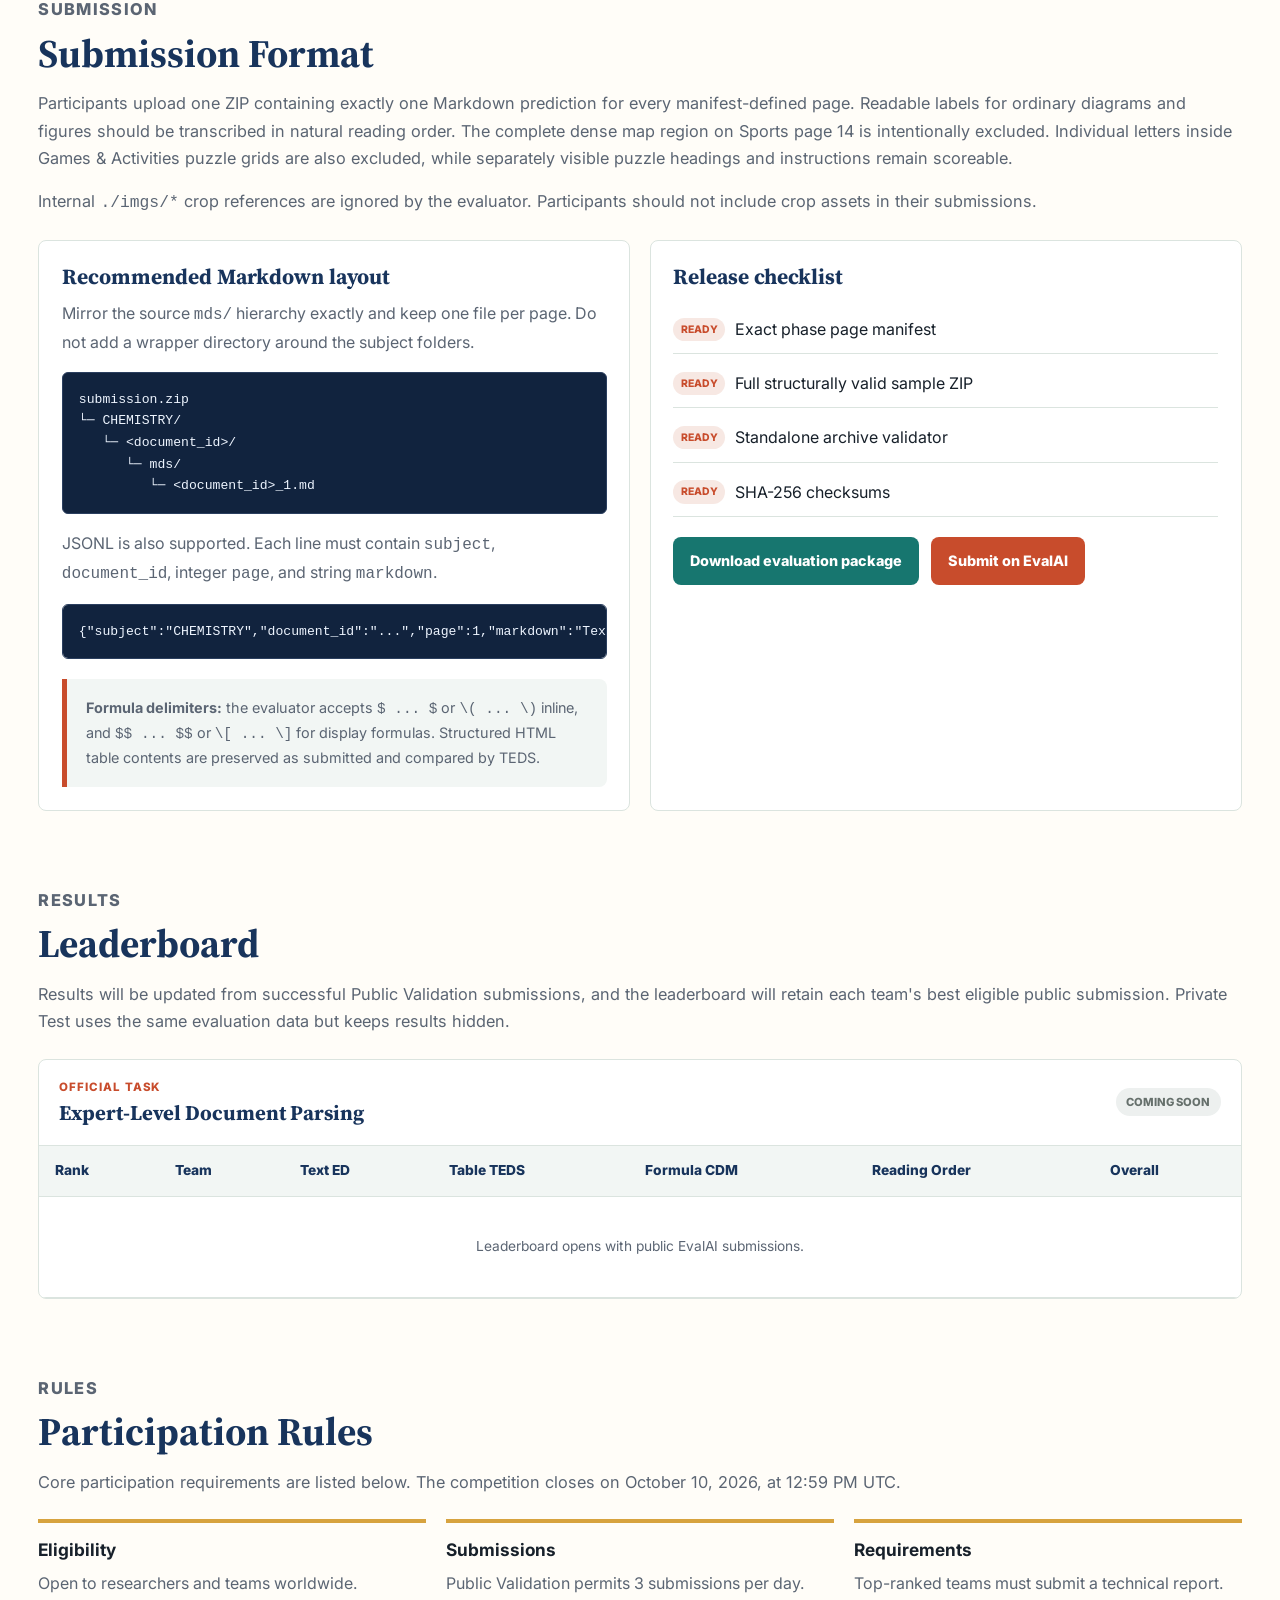
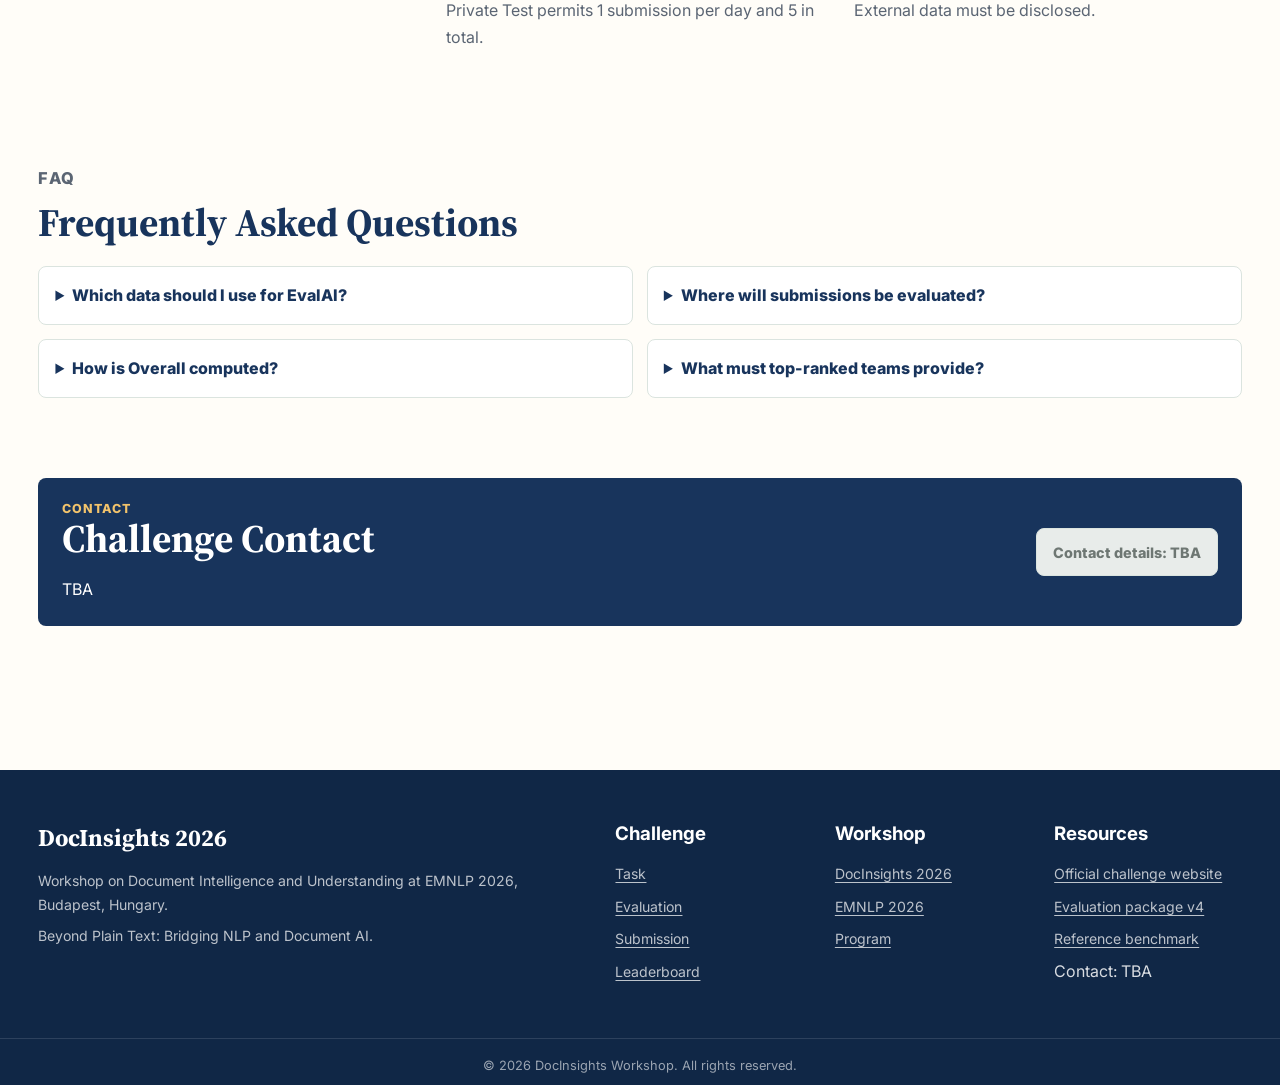
==== commit 63756982: "Publish deadline and phase limits" ====
--- a/index.html
+++ b/index.html
@@ -168,12 +168,12 @@
       <div class="section-heading">
         <p class="section-kicker">Key milestones</p>
         <h2>Challenge timeline</h2>
-        <p>The challenge is open from August 10 through October 10, 2026.</p>
+        <p>The challenge is open from August 10 through October 10, 2026, at 12:59 PM UTC.</p>
       </div>
       <div class="timeline-grid">
         <article class="timeline-card"><span>01</span><h3>Evaluation package</h3><p>Available</p></article>
         <article class="timeline-card"><span>02</span><h3>Competition opens</h3><p>August 10, 2026</p></article>
-        <article class="timeline-card"><span>03</span><h3>Competition deadline</h3><p>October 10, 2026</p></article>
+        <article class="timeline-card"><span>03</span><h3>Competition deadline</h3><p>October 10, 2026, 12:59 PM UTC</p></article>
         <article class="timeline-card"><span>04</span><h3>Final review</h3><p>After the deadline</p></article>
         <article class="timeline-card timeline-highlight"><span>05</span><h3>Results announced</h3><p>DocInsights 2026</p></article>
       </div>
@@ -196,7 +196,7 @@
         <div class="platform-copy">
           <p class="section-kicker">Evaluation platform</p>
           <h2>EvalAI Evaluation Platform</h2>
-          <p>Submission and remote evaluation are hosted on EvalAI. The competition runs from August 10 through October 10, 2026.</p>
+          <p>Submission and remote evaluation are hosted on EvalAI. The competition runs from August 10 through October 10, 2026, at 12:59 PM UTC.</p>
         </div>
         <a class="btn btn-primary" href="https://eval.ai/web/challenges/challenge-page/2717/overview" target="_blank" rel="noopener">Open EvalAI</a>
       </div>
@@ -277,11 +277,11 @@
       <div class="section-heading">
         <p class="section-kicker">Rules</p>
         <h2>Participation Rules</h2>
-        <p>Core participation requirements are listed below. The competition is open from August 10 through October 10, 2026; phase-specific submission limits are displayed on EvalAI.</p>
+        <p>Core participation requirements are listed below. The competition closes on October 10, 2026, at 12:59 PM UTC.</p>
       </div>
       <div class="rule-grid">
         <article><h3>Eligibility</h3><p>Open to researchers and teams worldwide.</p></article>
-        <article><h3>Submissions</h3><p>Both phases use the same 509-page package. Public scores are visible; Private Test scores remain hidden.</p></article>
+        <article><h3>Submissions</h3><p>Public Validation permits 3 submissions per day. Private Test permits 1 submission per day and 5 in total.</p></article>
         <article><h3>Requirements</h3><p>Top-ranked teams must submit a technical report. External data must be disclosed.</p></article>
       </div>
     </section>
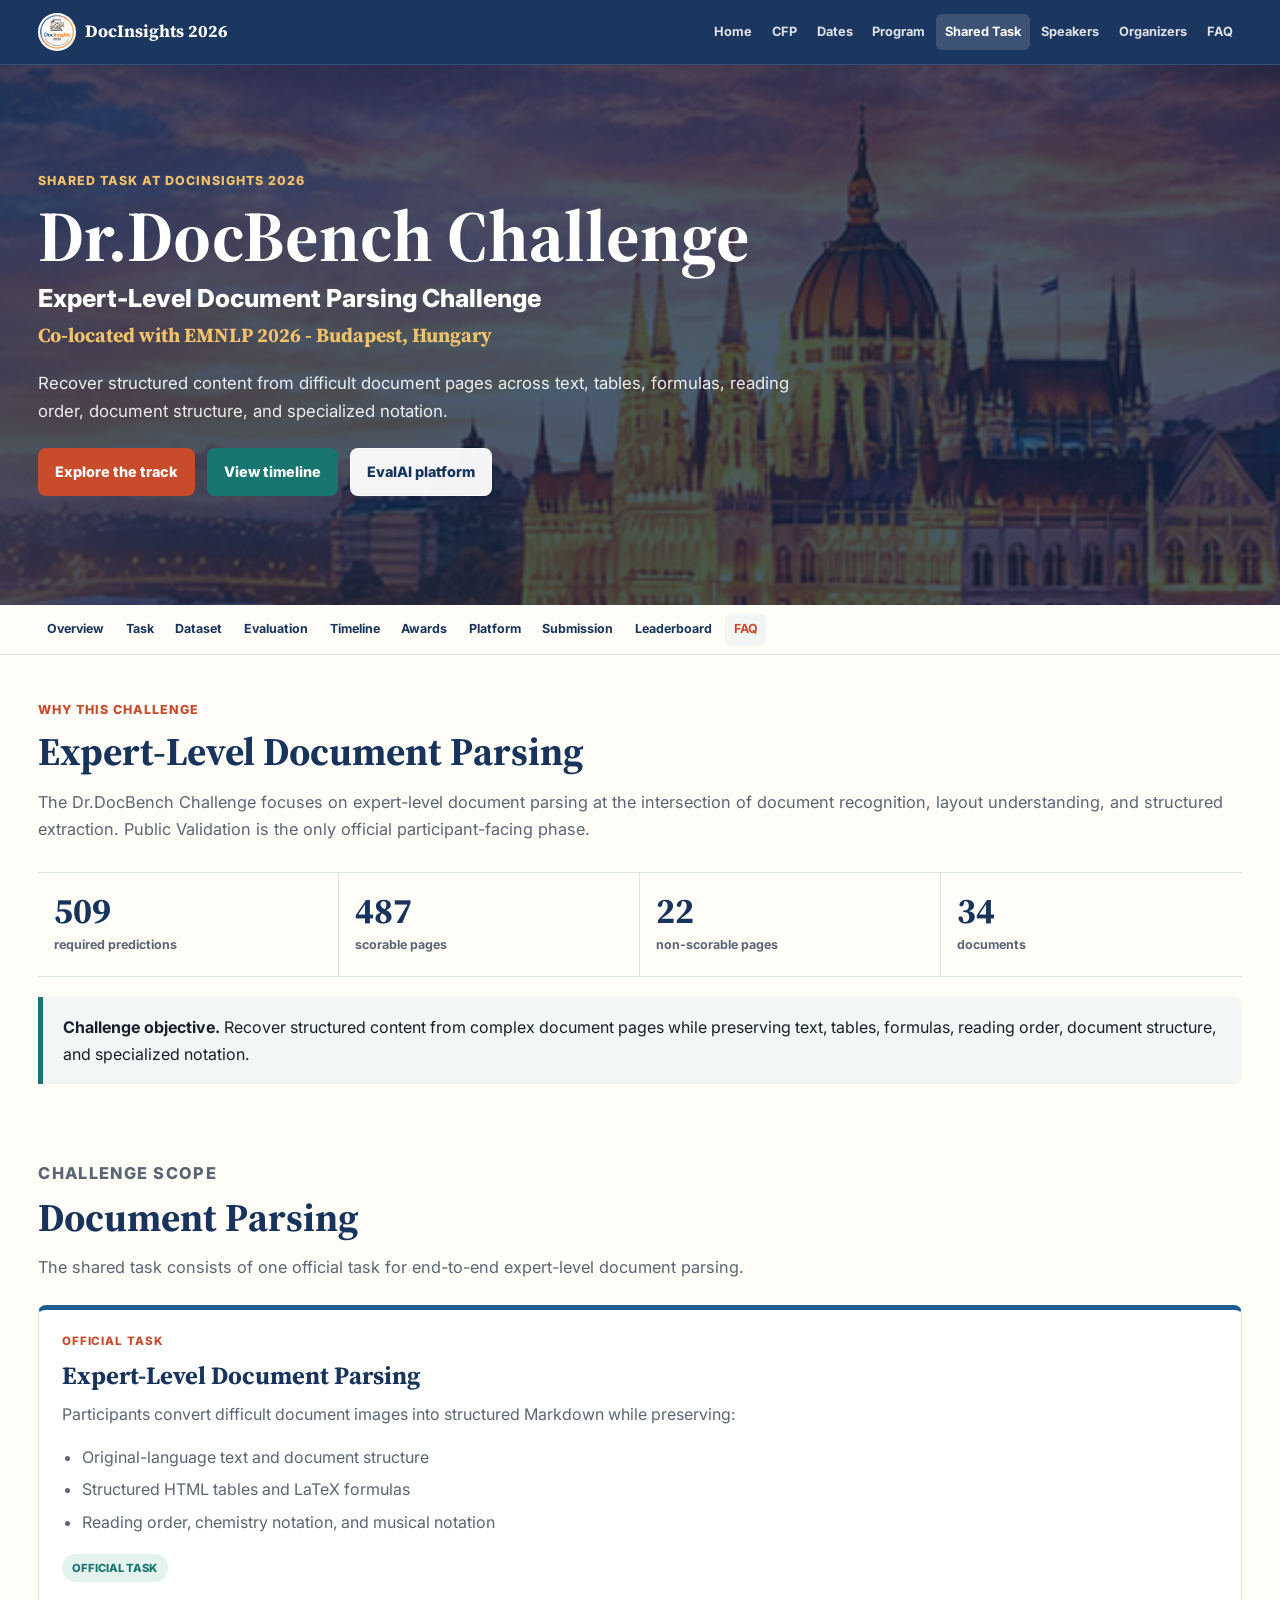
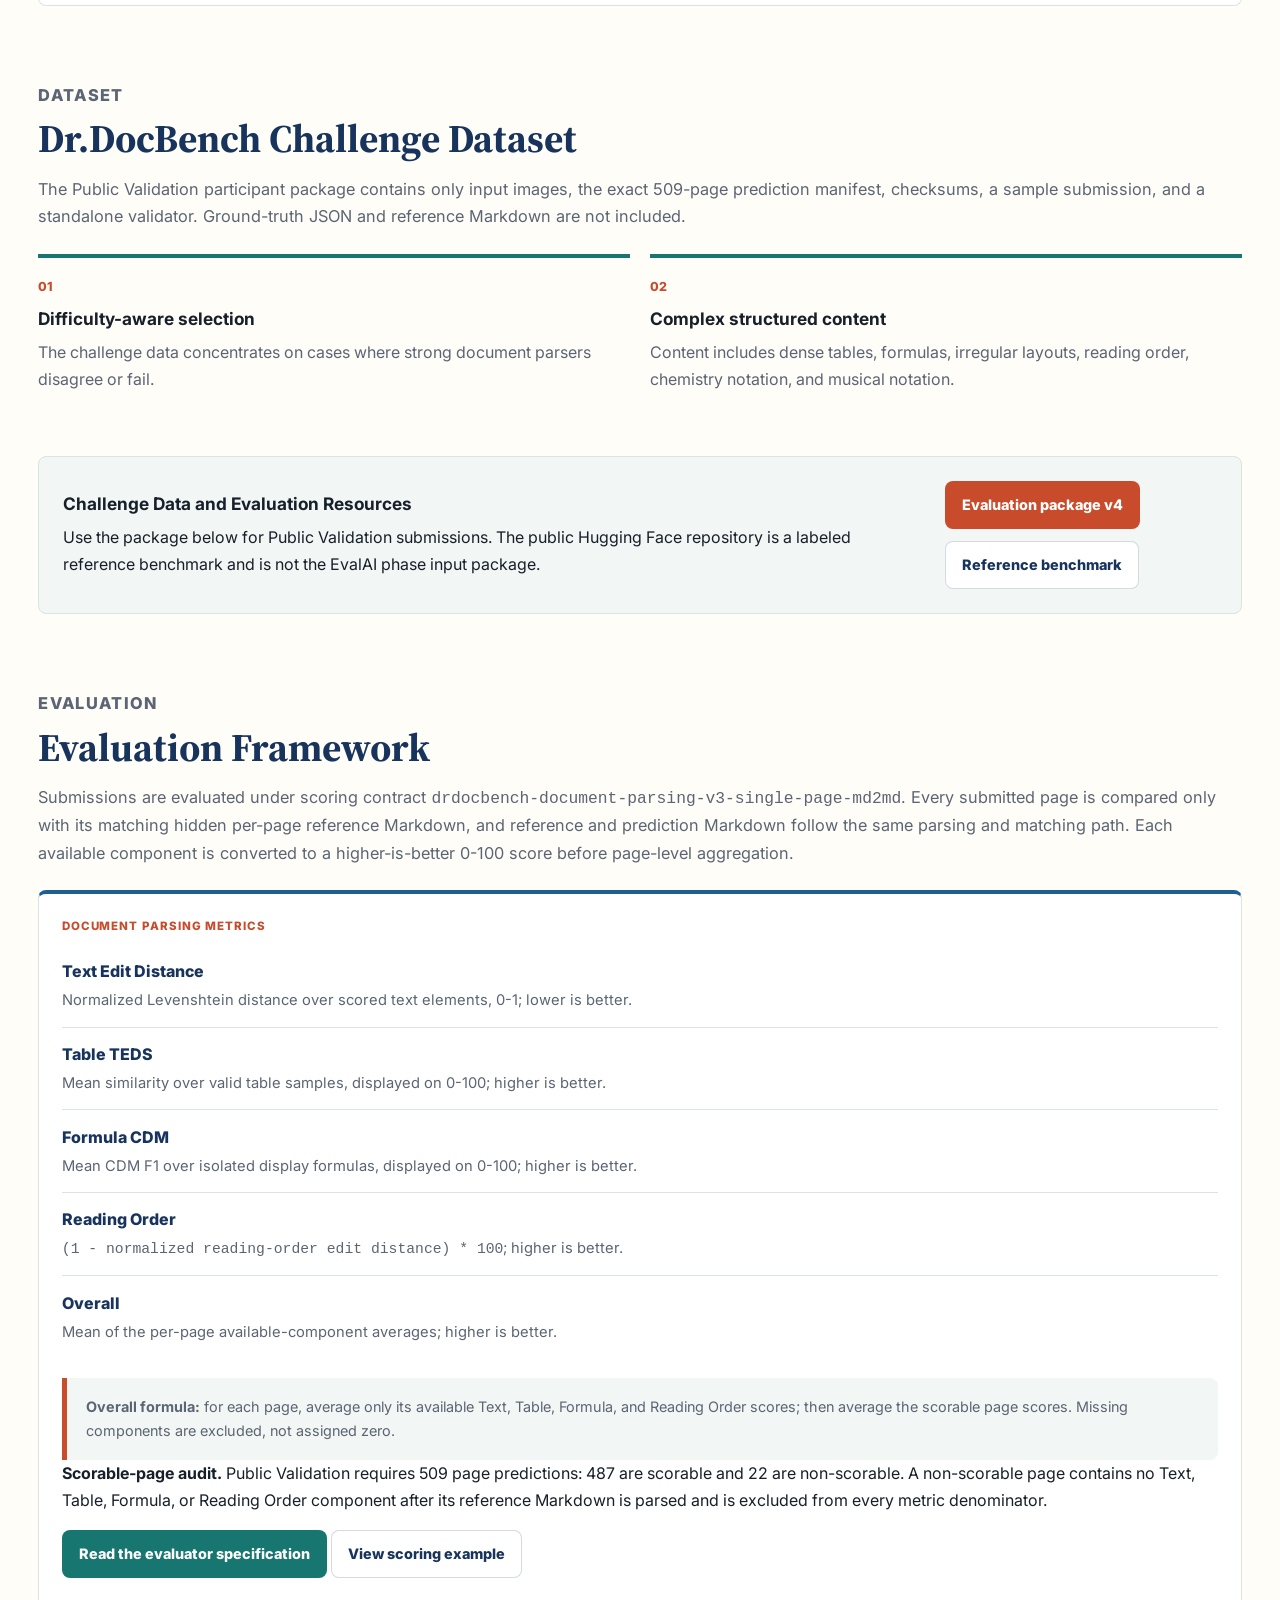
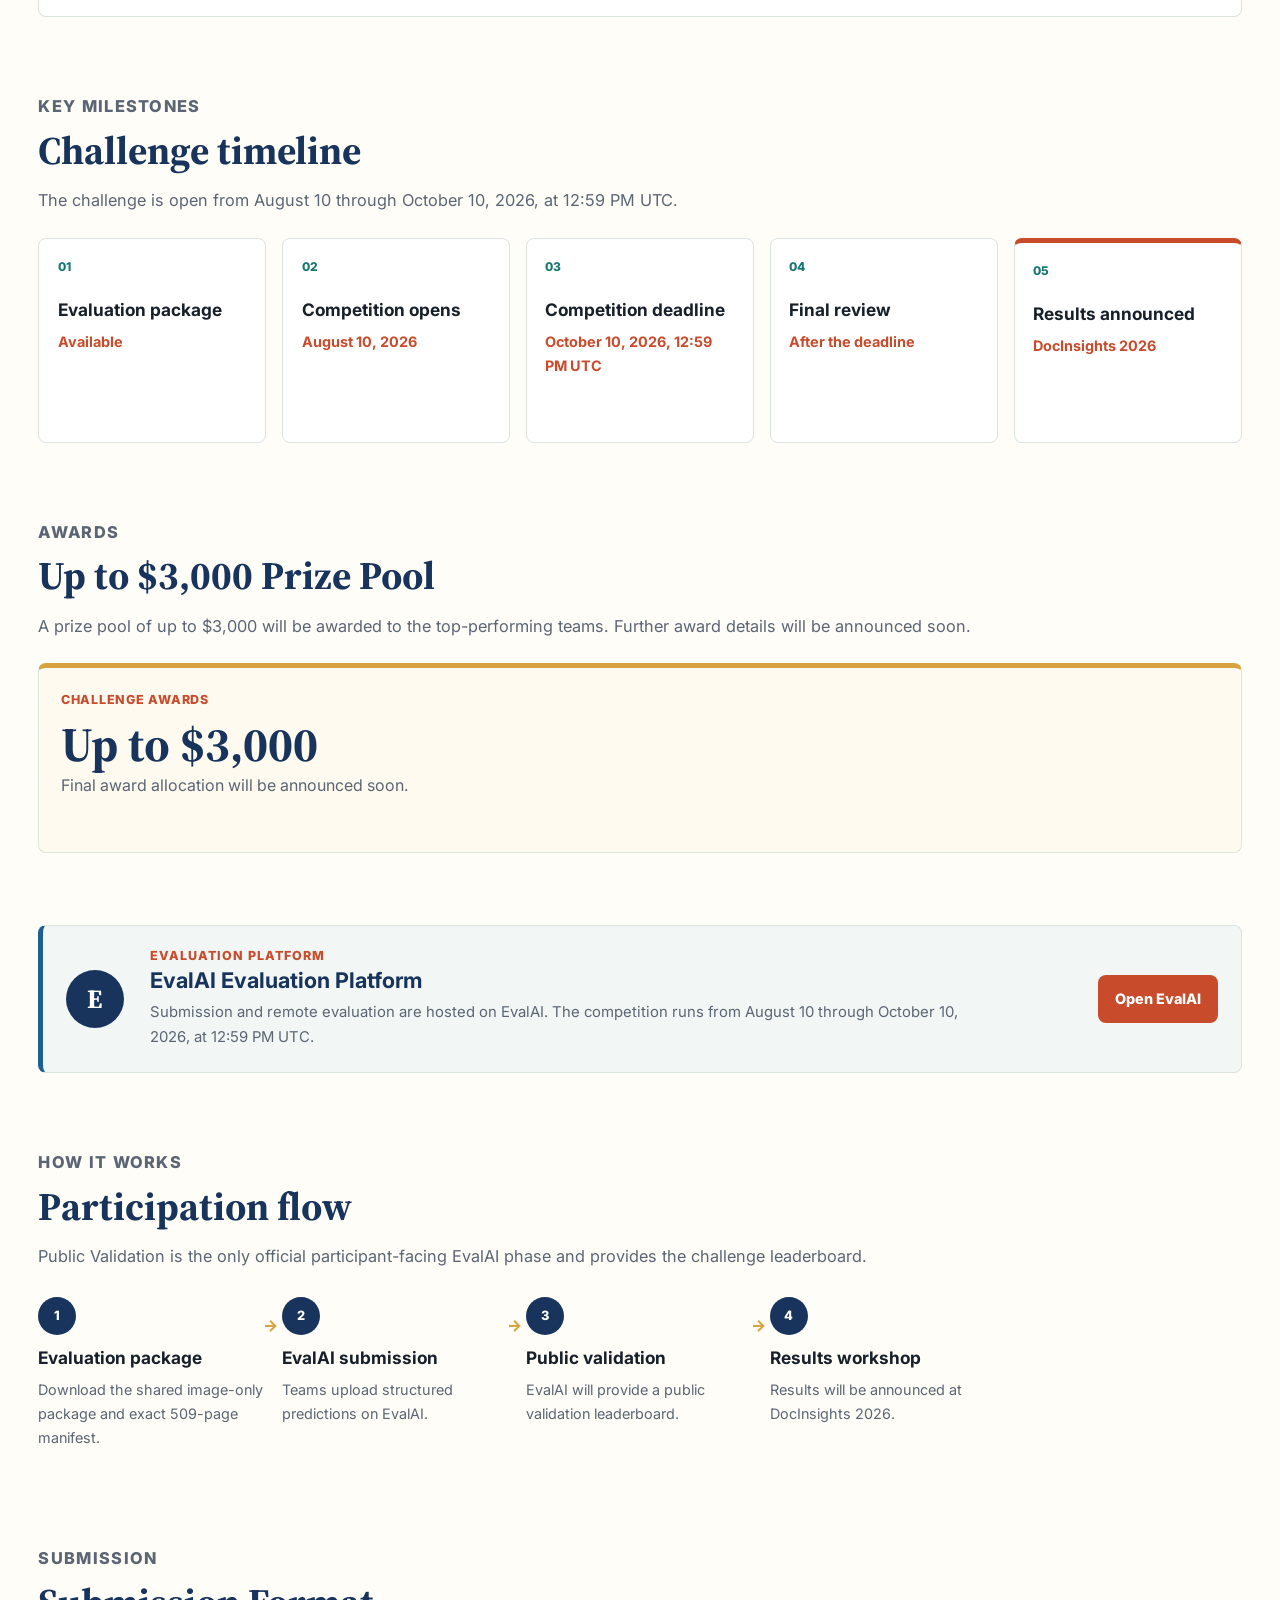
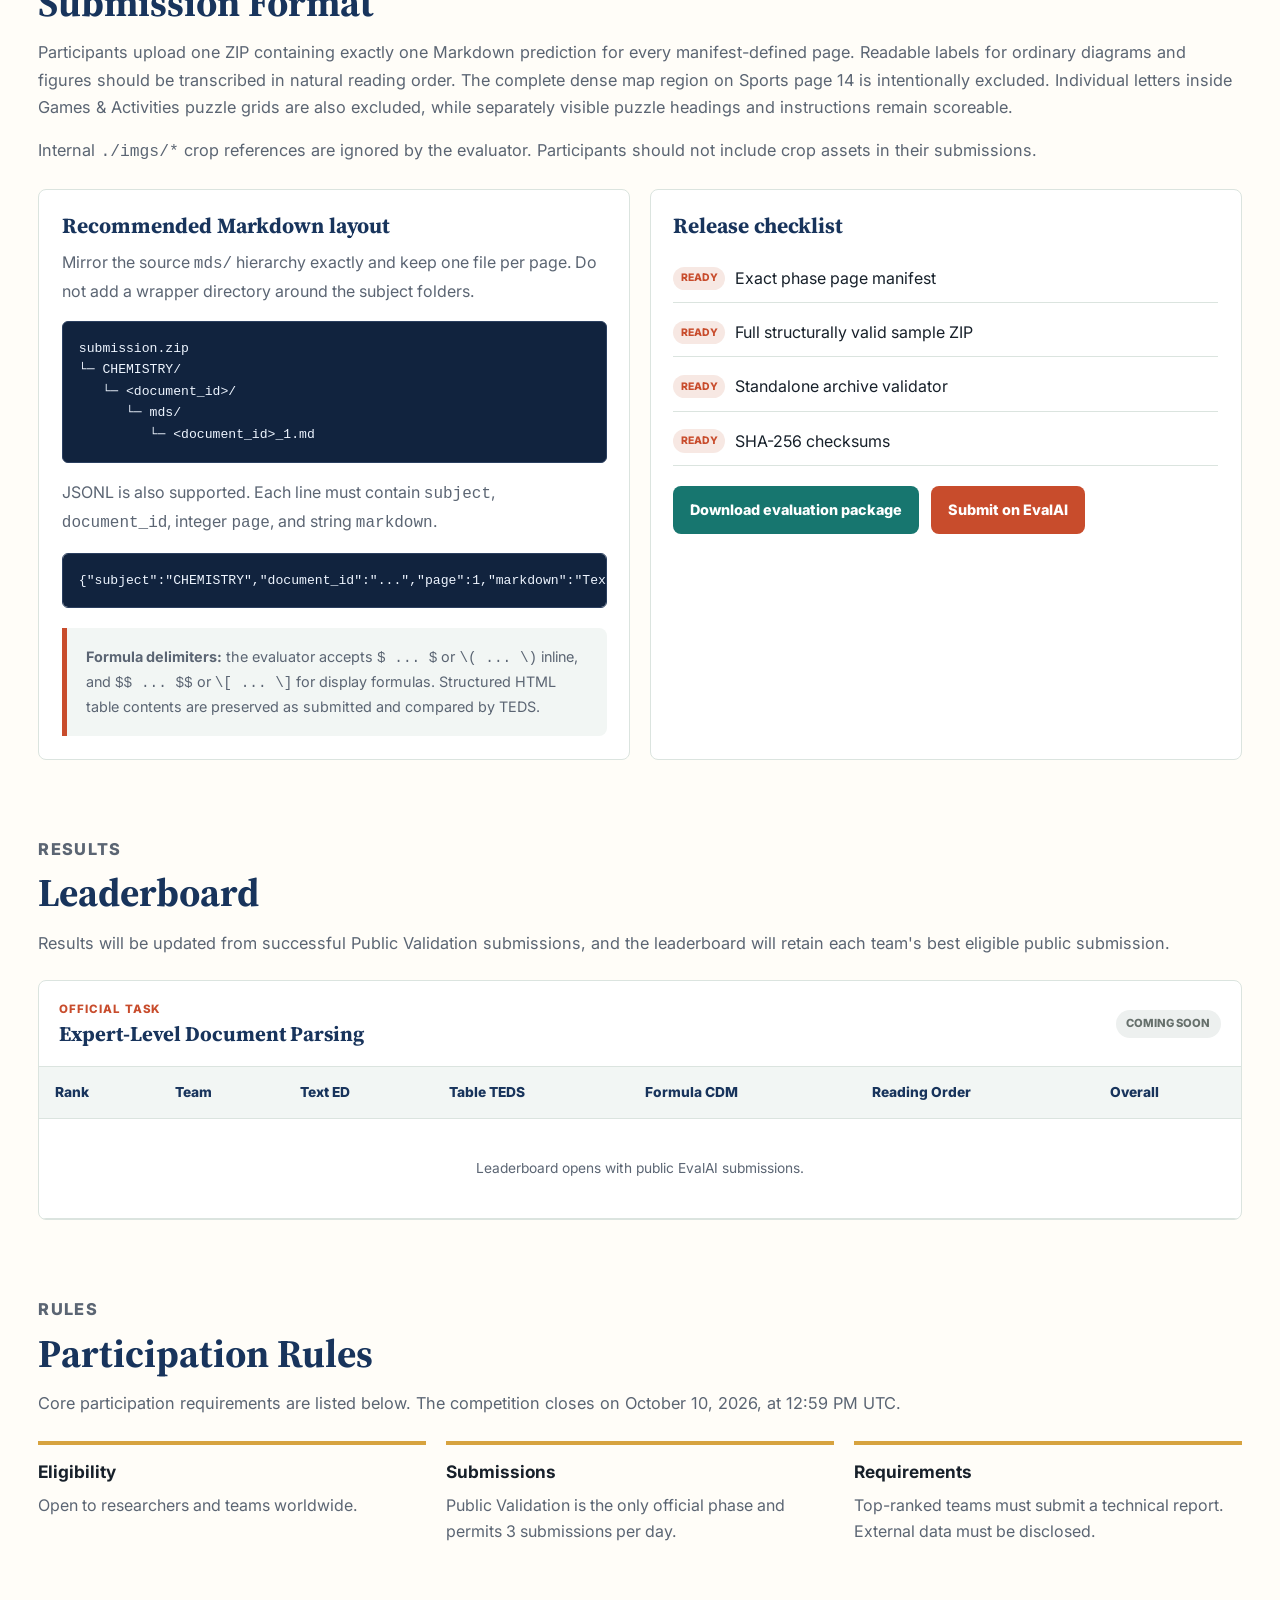
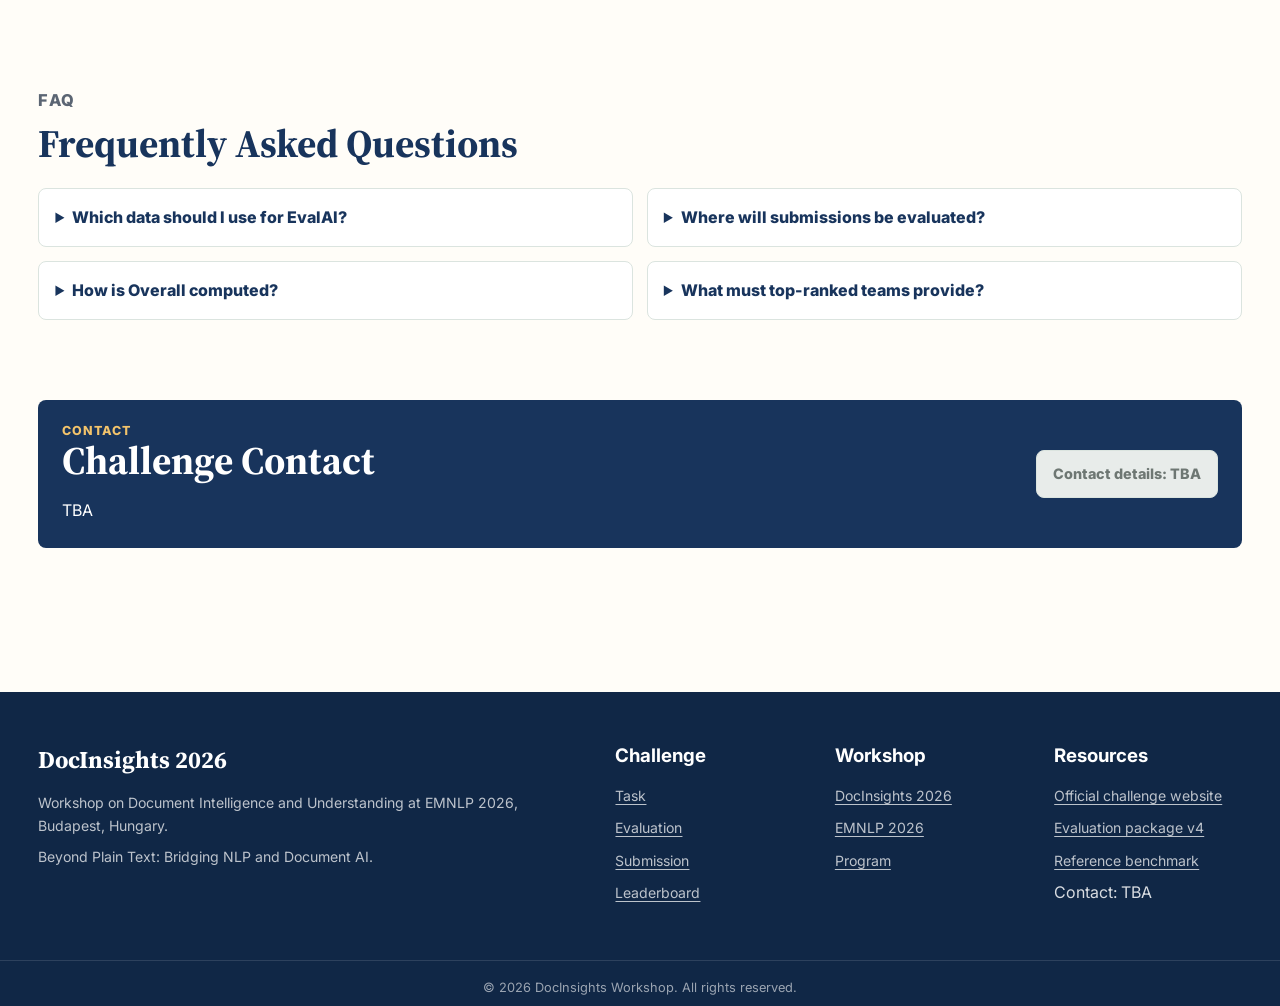
==== commit 404682ec: "Present public validation as the official phase" ====
--- a/index.html
+++ b/index.html
@@ -78,7 +78,7 @@
     <section id="overview" class="section-intro">
       <p class="section-kicker">Why this challenge</p>
       <h2>Expert-Level Document Parsing</h2>
-      <p>The Dr.DocBench Challenge focuses on expert-level document parsing at the intersection of document recognition, layout understanding, and structured extraction. Public Validation and Private Test use the same released evaluation set, hidden ground truth, page identifiers, and evaluator.</p>
+      <p>The Dr.DocBench Challenge focuses on expert-level document parsing at the intersection of document recognition, layout understanding, and structured extraction. Public Validation is the only official participant-facing phase.</p>
       <div class="stat-grid stat-grid-four" aria-label="Dr.DocBench Challenge evaluation statistics">
         <article class="stat-item"><strong>509</strong><span>required predictions</span></article>
         <article class="stat-item"><strong>487</strong><span>scorable pages</span></article>
@@ -115,7 +115,7 @@
       <div class="section-heading">
         <p class="section-kicker">Dataset</p>
         <h2>Dr.DocBench Challenge Dataset</h2>
-        <p>The challenge uses one shared participant package for both EvalAI phases. It contains only input images, the exact 509-page prediction manifest, checksums, a sample submission, and a standalone validator. Ground-truth JSON and reference Markdown are not included.</p>
+        <p>The Public Validation participant package contains only input images, the exact 509-page prediction manifest, checksums, a sample submission, and a standalone validator. Ground-truth JSON and reference Markdown are not included.</p>
       </div>
       <div class="feature-grid two-column-grid">
         <article class="feature-card">
@@ -132,7 +132,7 @@
       <div class="action-band">
         <div>
           <h3>Challenge Data and Evaluation Resources</h3>
-          <p>Use the shared package below for both Public Validation and Private Test submissions. The public Hugging Face repository is a labeled reference benchmark and is not the EvalAI phase input package.</p>
+          <p>Use the package below for Public Validation submissions. The public Hugging Face repository is a labeled reference benchmark and is not the EvalAI phase input package.</p>
         </div>
         <div class="action-band-actions">
           <a class="btn btn-primary" href="https://github.com/AaronLuo00/drdocbench-challenge/releases/download/participant-data-v4/drdocbench-evaluation-v4.zip">Evaluation package v4</a>
@@ -158,7 +158,7 @@
             <div><dt>Overall</dt><dd>Mean of the per-page available-component averages; higher is better.</dd></div>
           </dl>
           <div class="tba-note"><strong>Overall formula:</strong> for each page, average only its available Text, Table, Formula, and Reading Order scores; then average the scorable page scores. Missing components are excluded, not assigned zero.</div>
-          <p><strong>Scorable-page audit.</strong> Public Validation and Private Test both require the same 509 page predictions: 487 are scorable and 22 are non-scorable. A non-scorable page contains no Text, Table, Formula, or Reading Order component after its reference Markdown is parsed and is excluded from every metric denominator.</p>
+          <p><strong>Scorable-page audit.</strong> Public Validation requires 509 page predictions: 487 are scorable and 22 are non-scorable. A non-scorable page contains no Text, Table, Formula, or Reading Order component after its reference Markdown is parsed and is excluded from every metric denominator.</p>
           <p><a class="btn btn-secondary" href="evaluator-specification.html">Read the evaluator specification</a> <a class="btn btn-ghost" href="examples/scoring-example/">View scoring example</a></p>
         </article>
       </div>
@@ -206,14 +206,13 @@
       <div class="section-heading">
         <p class="section-kicker">How it works</p>
         <h2>Participation flow</h2>
-        <p>Both EvalAI phases use the same 509-page evaluation set. Public Validation supports visible iterative evaluation, while Private Test keeps results hidden.</p>
+        <p>Public Validation is the only official participant-facing EvalAI phase and provides the challenge leaderboard.</p>
       </div>
       <ol class="flow-list">
         <li><span>1</span><div><h3>Evaluation package</h3><p>Download the shared image-only package and exact 509-page manifest.</p></div></li>
         <li><span>2</span><div><h3>EvalAI submission</h3><p>Teams upload structured predictions on EvalAI.</p></div></li>
         <li><span>3</span><div><h3>Public validation</h3><p>EvalAI will provide a public validation leaderboard.</p></div></li>
-        <li><span>4</span><div><h3>Private Test</h3><p>Use the same submission contract for a hidden result. This phase is not a separate held-out dataset.</p></div></li>
-        <li><span>5</span><div><h3>Results workshop</h3><p>Results will be announced at DocInsights 2026.</p></div></li>
+        <li><span>4</span><div><h3>Results workshop</h3><p>Results will be announced at DocInsights 2026.</p></div></li>
       </ol>
     </section>
 
@@ -257,7 +256,7 @@
       <div class="section-heading">
         <p class="section-kicker">Results</p>
         <h2>Leaderboard</h2>
-        <p>Results will be updated from successful Public Validation submissions, and the leaderboard will retain each team's best eligible public submission. Private Test uses the same evaluation data but keeps results hidden.</p>
+        <p>Results will be updated from successful Public Validation submissions, and the leaderboard will retain each team's best eligible public submission.</p>
       </div>
       <div class="leaderboard-stack">
         <article class="leaderboard-card">
@@ -281,7 +280,7 @@
       </div>
       <div class="rule-grid">
         <article><h3>Eligibility</h3><p>Open to researchers and teams worldwide.</p></article>
-        <article><h3>Submissions</h3><p>Public Validation permits 3 submissions per day. Private Test permits 1 submission per day and 5 in total.</p></article>
+        <article><h3>Submissions</h3><p>Public Validation is the only official phase and permits 3 submissions per day.</p></article>
         <article><h3>Requirements</h3><p>Top-ranked teams must submit a technical report. External data must be disclosed.</p></article>
       </div>
     </section>
@@ -292,7 +291,7 @@
         <h2>Frequently Asked Questions</h2>
       </div>
       <div class="faq-list">
-        <details><summary>Which data should I use for EvalAI?</summary><p>Use the shared evaluation participant package v4 for both Public Validation and Private Test. The labeled Hugging Face benchmark is a reference release, not a phase input package.</p></details>
+        <details><summary>Which data should I use for EvalAI?</summary><p>Use evaluation participant package v4 for Public Validation. The labeled Hugging Face benchmark is a reference release, not the EvalAI phase input package.</p></details>
         <details><summary>Where will submissions be evaluated?</summary><p>Submissions are evaluated by the remote Dr.DocBench worker through EvalAI challenge 2717.</p></details>
         <details><summary>How is Overall computed?</summary><p>Each page averages its available 0-100 component scores. Overall is the mean over scorable pages. Missing components are excluded from the denominator. The shared 509-page set has 22 non-scorable pages; they remain required but do not affect scores.</p></details>
         <details><summary>What must top-ranked teams provide?</summary><p>A technical report is required, and all external data must be disclosed.</p></details>
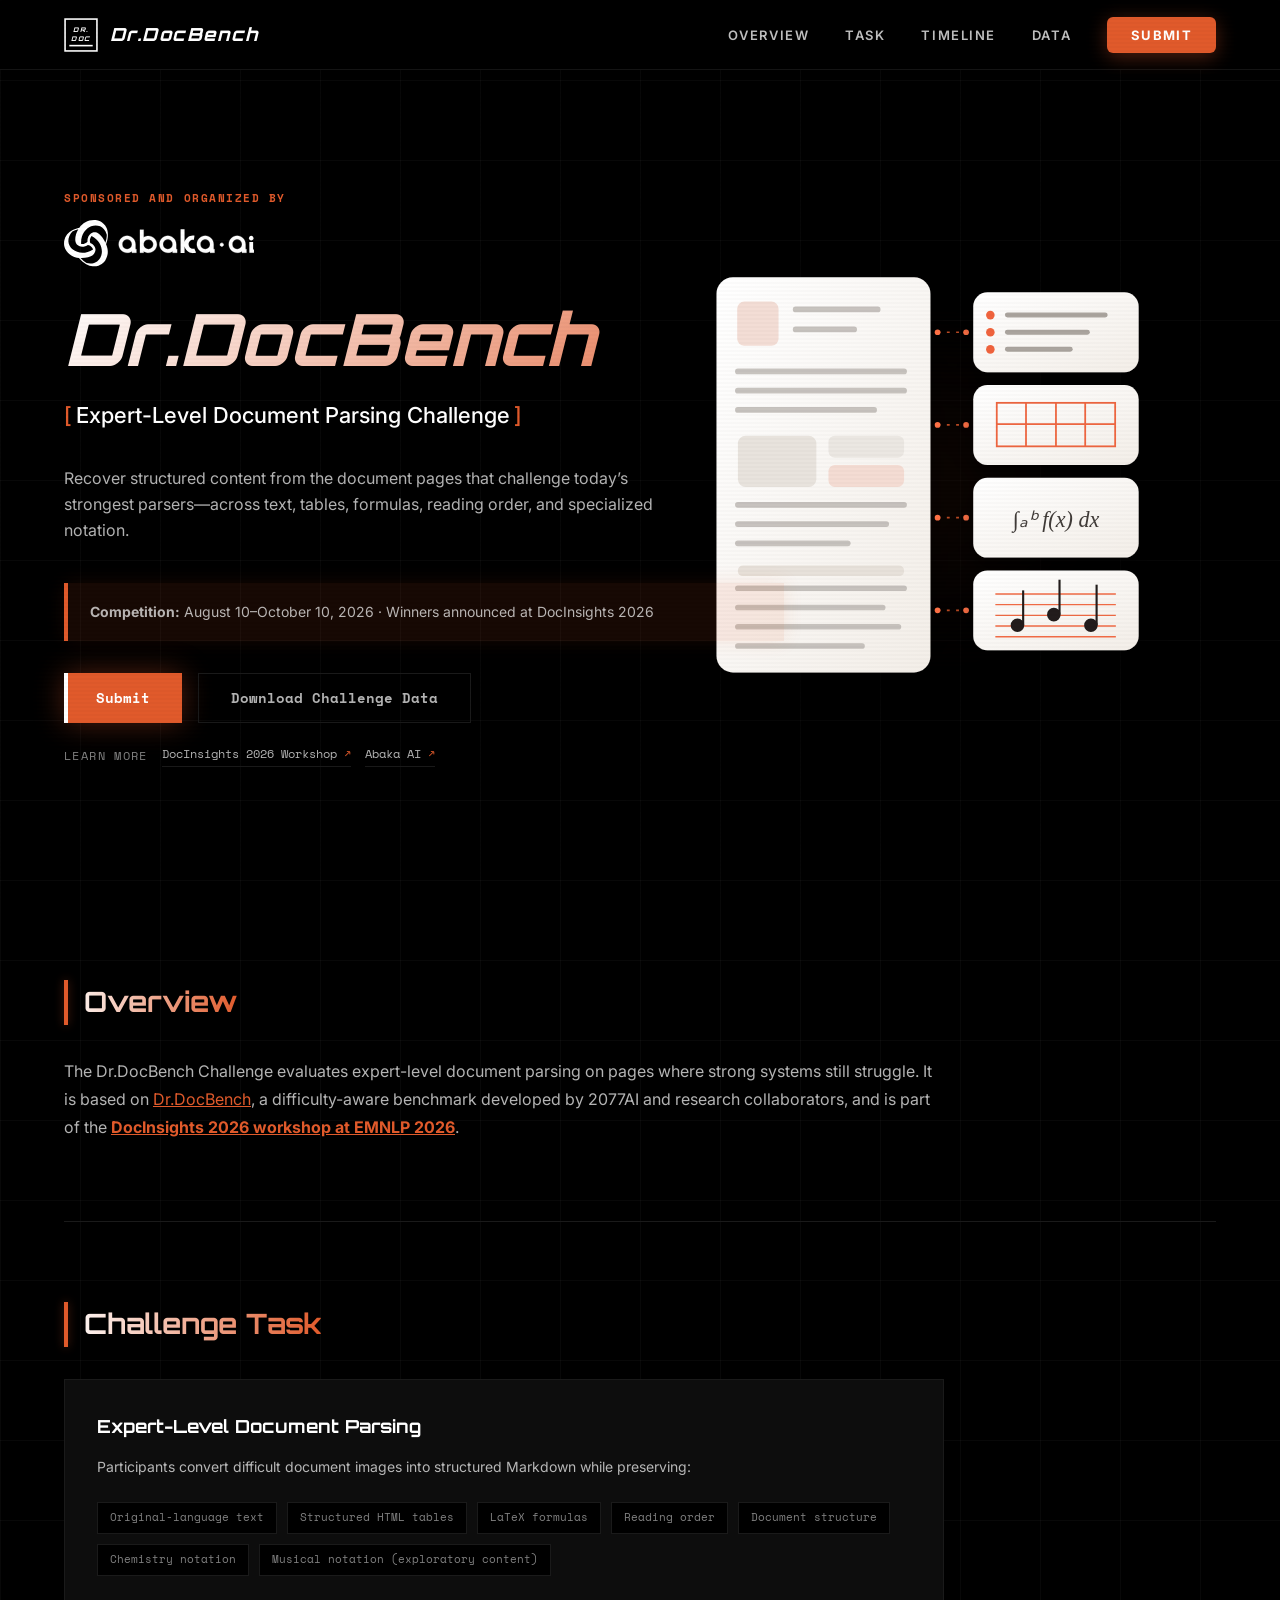
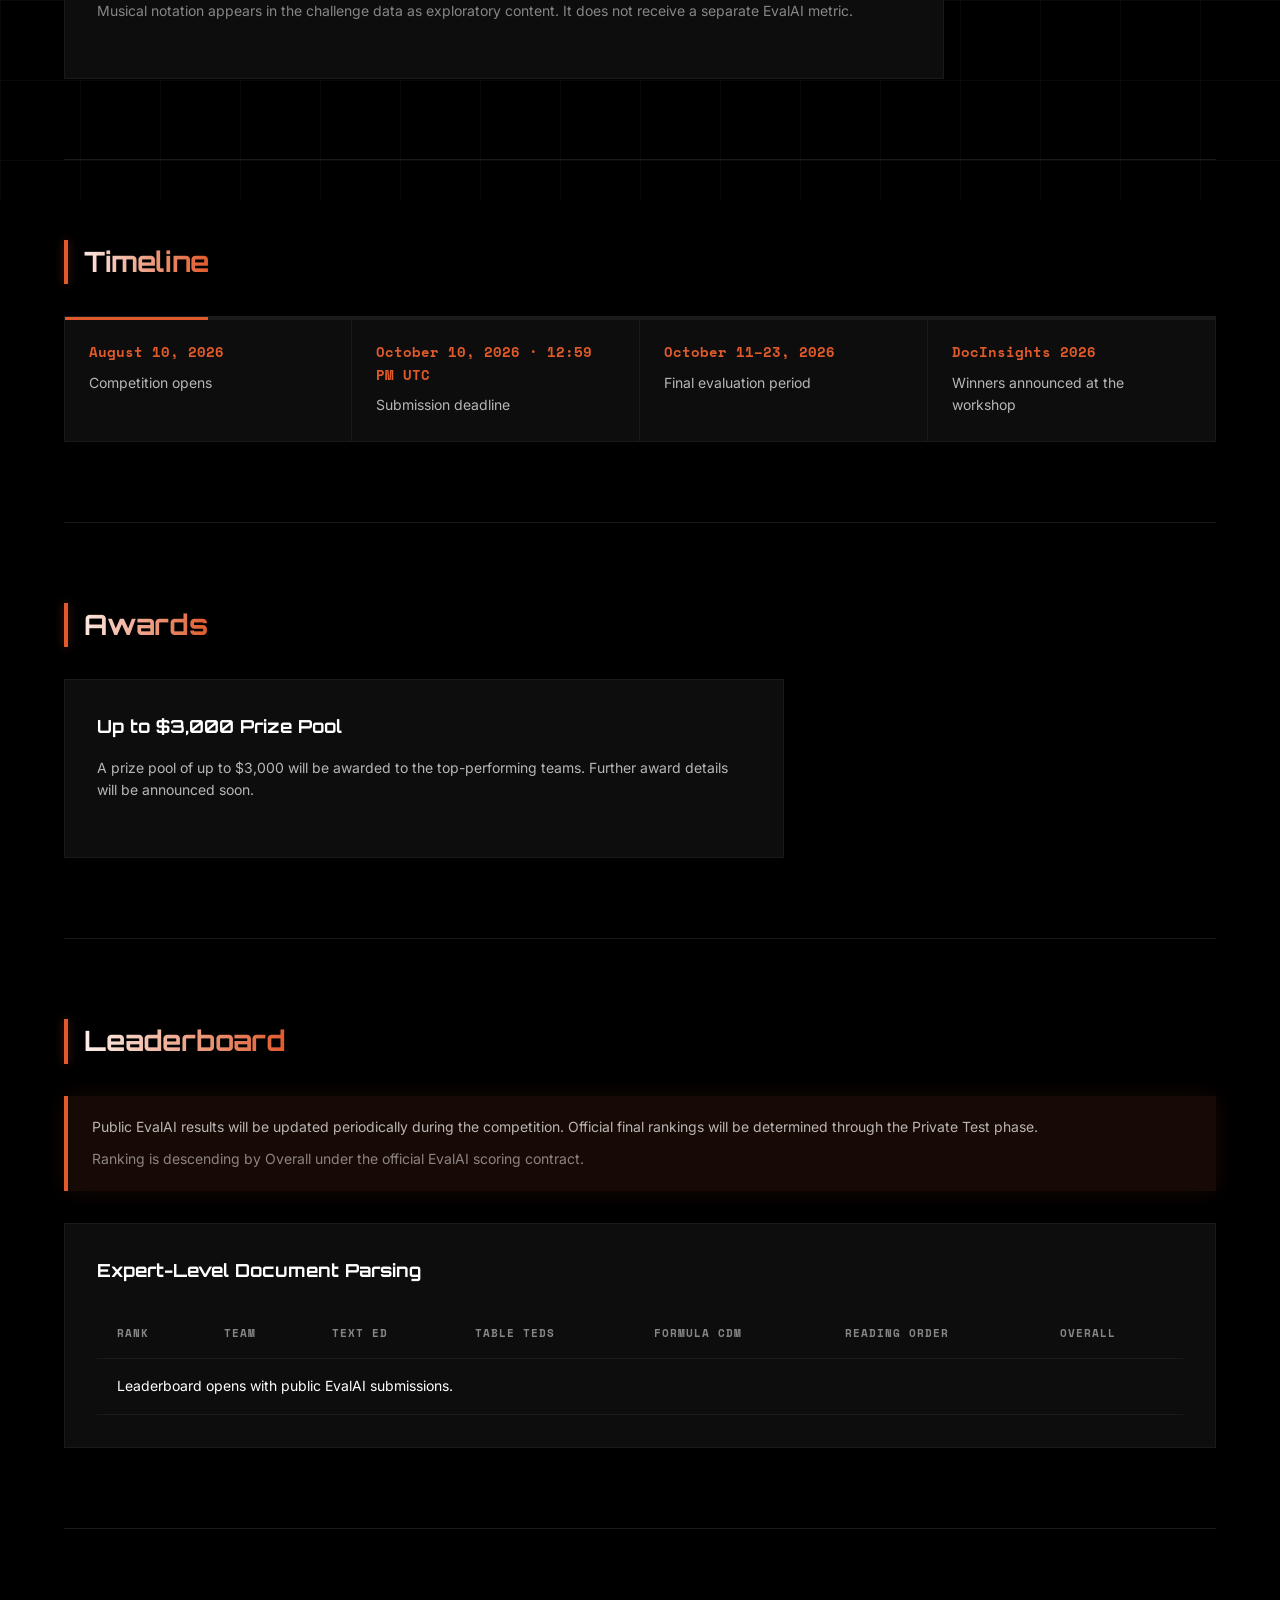
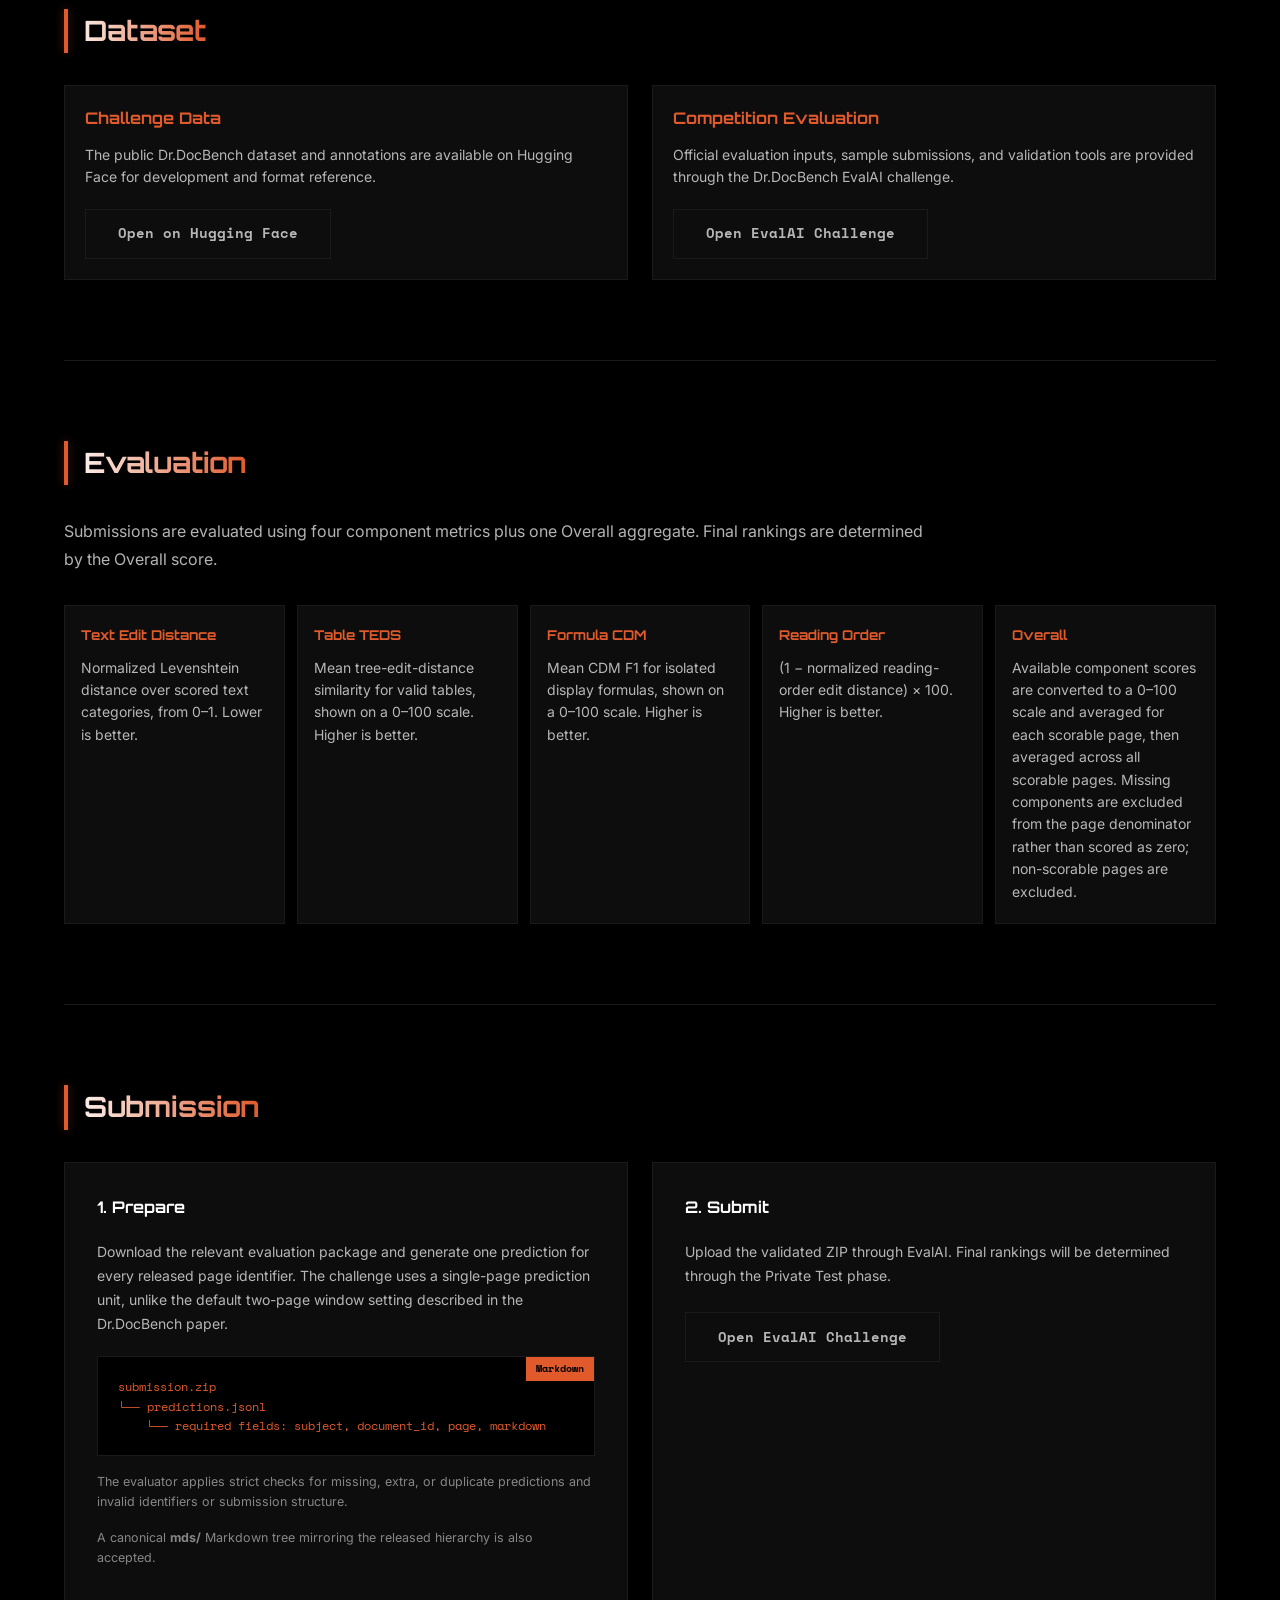
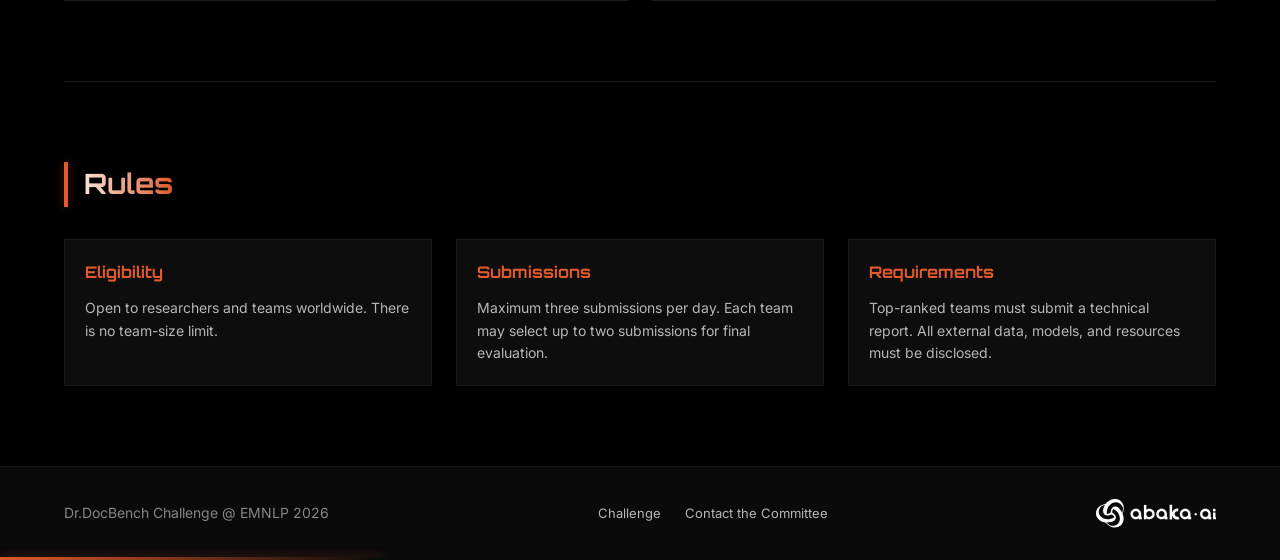
==== commit 8846d230: "Update Dr.DocBench challenge page Updated styles for reduced motion preferences and added new animat" ====
--- a/index.html
+++ b/index.html
@@ -1,350 +1,1596 @@
 <!DOCTYPE html>
 <html lang="en">
 <head>
-  <meta charset="UTF-8">
-  <meta name="viewport" content="width=device-width, initial-scale=1.0">
-  <meta name="description" content="Dr.DocBench Challenge at DocInsights 2026, co-located with EMNLP 2026 in Budapest, Hungary.">
-  <link rel="canonical" href="https://drdocbench-challenge.abaka-pages.com/">
-  <meta property="og:url" content="https://drdocbench-challenge.abaka-pages.com/">
-  <meta property="og:title" content="Dr.DocBench Challenge | DocInsights 2026">
-  <meta property="og:description" content="Expert-level document parsing shared task at DocInsights 2026.">
-  <title>Dr.DocBench Challenge | DocInsights 2026</title>
-  <link rel="icon" href="assets/images/circular_logo.png" type="image/png">
-  <link rel="preconnect" href="https://fonts.googleapis.com">
-  <link rel="preconnect" href="https://fonts.gstatic.com" crossorigin>
-  <link href="https://fonts.googleapis.com/css2?family=Inter:wght@400;500;600;700;800&amp;family=Source+Serif+4:wght@500;600;700&amp;display=swap" rel="stylesheet">
-  <link rel="stylesheet" href="assets/css/style.css">
+    <meta charset="UTF-8">
+    <meta name="viewport" content="width=device-width, initial-scale=1.0">
+    <title>Dr.DocBench Challenge | EMNLP 2026</title>
+    <meta name="description" content="Dr.DocBench Challenge — Expert-Level Document Parsing at EMNLP 2026">
+    <link rel="preconnect" href="https://fonts.googleapis.com">
+    <link rel="preconnect" href="https://fonts.gstatic.com" crossorigin>
+    <link href="https://fonts.googleapis.com/css2?family=Orbitron:wght@400;500;600;700;800;900&family=Space+Mono:wght@400;700&family=Inter:wght@400;500;600;700&display=swap" rel="stylesheet">
+    <style>
+        :root {
+            --bg-primary: #000000;
+            --bg-secondary: #0a0a0a;
+            --bg-card: #0d0d0d;
+            --text-primary: #ffffff;
+            --text-secondary: rgba(255, 255, 255, 0.7);
+            --text-muted: rgba(255, 255, 255, 0.5);
+            --accent: #E05A2B;
+            --accent-glow: rgba(224, 90, 43, 0.36);
+            --accent-dim: rgba(224, 90, 43, 0.10);
+            --border: #1a1a1a;
+            --grid-color: rgba(255, 255, 255, 0.03);
+        }
+
+        * { margin: 0; padding: 0; box-sizing: border-box; }
+        html { font-size: 10px; scroll-behavior: smooth; }
+
+        body {
+            font-family: 'Inter', -apple-system, BlinkMacSystemFont, sans-serif;
+            background: var(--bg-primary);
+            color: var(--text-primary);
+            line-height: 1.6;
+            font-size: 1.6rem;
+            overflow-x: hidden;
+        }
+
+        /* Skip to Content - Accessibility */
+        .skip-link {
+            position: absolute;
+            top: -100%;
+            left: 0;
+            background: var(--accent);
+            color: white;
+            padding: 1rem 2rem;
+            z-index: 10000;
+            transition: top 0.3s;
+        }
+        .skip-link:focus {
+            top: 0;
+        }
+
+        /* Animated Grid Background */
+        .grid-bg {
+            position: fixed;
+            top: 0; left: 0;
+            width: 200%; height: 200%;
+            background-image: 
+                linear-gradient(var(--grid-color) 1px, transparent 1px),
+                linear-gradient(90deg, var(--grid-color) 1px, transparent 1px);
+            background-size: 80px 80px;
+            pointer-events: none;
+            z-index: 0;
+            will-change: transform;
+            animation: gridMove 40s linear infinite;
+        }
+
+        @keyframes gridMove {
+            0% { transform: translate(0, 0); }
+            100% { transform: translate(-80px, -80px); }
+        }
+
+        /* Scan Line Effect */
+        .scanline {
+            position: fixed;
+            top: 0; left: 0;
+            width: 100%; height: 100%;
+            background: linear-gradient(
+                to bottom,
+                transparent 50%,
+                rgba(0, 0, 0, 0.015) 50%
+            );
+            background-size: 100% 4px;
+            pointer-events: none;
+            z-index: 9999;
+        }
+
+        /* Floating Particles */
+        .particles {
+            position: fixed;
+            top: 0; left: 0;
+            width: 100%; height: 100%;
+            pointer-events: none;
+            z-index: 1;
+            overflow: hidden;
+        }
+
+        .particle {
+            position: absolute;
+            width: 2px; height: 2px;
+            background: var(--accent);
+            border-radius: 50%;
+            opacity: 0;
+            will-change: transform, opacity;
+            animation: float 20s infinite;
+        }
+
+        @keyframes float {
+            0% { transform: translateY(100vh) translateX(0); opacity: 0; }
+            5% { opacity: 0.6; }
+            95% { opacity: 0.6; }
+            100% { transform: translateY(-10vh) translateX(30px); opacity: 0; }
+        }
+
+        /* Reduced Motion */
+        @media (prefers-reduced-motion: reduce) {
+            .grid-bg, .particle, .scanline, .hero-folder-visual, .hero-folder-object,
+            .parse-document, .parse-card, .parse-connector, .parse-node { animation: none; }
+            .music-note { animation: none; }
+            .hero h1, .hero-tagline, .hero-desc, .countdown, .btn-group, .hero-resources { animation: none; opacity: 1; }
+            .hero-folder-visual { opacity: .72; transform: translateY(-50%); }
+            * { transition-duration: 0.01ms !important; }
+        }
+
+        /* Header */
+        header {
+            position: fixed;
+            top: 0; width: 100%; height: 7rem;
+            background: rgba(0, 0, 0, 0.95);
+            backdrop-filter: blur(24px);
+            -webkit-backdrop-filter: blur(24px);
+            border-bottom: 1px solid rgba(255, 255, 255, 0.08);
+            display: flex;
+            align-items: center;
+            justify-content: space-between;
+            padding: 0 6.4rem;
+            z-index: 1000;
+        }
+
+        .logo {
+            display: flex;
+            align-items: center;
+            gap: 1.2rem;
+            text-decoration: none;
+            color: var(--text-primary);
+            font-family: 'Orbitron', sans-serif;
+            font-size: 1.8rem;
+            font-weight: 800;
+            font-style: italic;
+            letter-spacing: 0.08em;
+            transition: all 0.3s;
+        }
+
+        .logo:hover, .logo:focus {
+            text-shadow: 0 0 20px var(--accent-glow);
+            outline: none;
+        }
+
+        .logo-icon-svg {
+            width: 3.4rem;
+            height: 3.4rem;
+        }
+
+        /* Desktop Nav */
+        .nav-desktop {
+            display: flex;
+            list-style: none;
+            gap: 3.6rem;
+            align-items: center;
+        }
+
+        .nav-desktop a {
+            color: rgba(255, 255, 255, 0.75);
+            text-decoration: none;
+            font-family: 'Inter', sans-serif;
+            font-size: 1.3rem;
+            font-weight: 600;
+            transition: all 0.3s;
+            letter-spacing: 0.12em;
+            text-transform: uppercase;
+            position: relative;
+            padding: 0.8rem 0;
+        }
+
+        .nav-desktop a::after {
+            content: '';
+            position: absolute;
+            bottom: 0; left: 50%;
+            width: 0; height: 2px;
+            background: var(--accent);
+            transition: all 0.3s;
+            transform: translateX(-50%);
+        }
+
+        .nav-desktop a:hover,
+        .nav-desktop a:focus { color: #ffffff; outline: none; }
+        .nav-desktop a:hover::after,
+        .nav-desktop a:focus::after { width: 100%; }
+
+        .nav-desktop a:focus-visible {
+            outline: 2px solid var(--accent);
+            outline-offset: 4px;
+        }
+
+        .nav-desktop a.highlight {
+            color: #ffffff;
+            background: var(--accent);
+            border: none;
+            padding: 1rem 2.4rem;
+            border-radius: 6px;
+            font-weight: 700;
+            letter-spacing: 0.1em;
+            transition: all 0.3s;
+            box-shadow: 0 4px 20px var(--accent-glow);
+            animation: btnGlow 2s ease-in-out infinite;
+        }
+
+        @keyframes btnGlow {
+            0%, 100% { box-shadow: 0 4px 20px var(--accent-glow); }
+            50% { box-shadow: 0 4px 35px var(--accent-glow), 0 0 60px var(--accent-dim); }
+        }
+
+        .nav-desktop a.highlight::after { display: none; }
+
+        .nav-desktop a.highlight:hover,
+        .nav-desktop a.highlight:focus {
+            background: #6B6BFF;
+            transform: translateY(-2px);
+            box-shadow: 0 6px 30px var(--accent-glow);
+        }
+
+        /* Mobile Menu Toggle */
+        .menu-toggle {
+            display: none;
+            flex-direction: column;
+            justify-content: center;
+            align-items: center;
+            width: 4.4rem;
+            height: 4.4rem;
+            background: transparent;
+            border: 1px solid var(--border);
+            cursor: pointer;
+            z-index: 1001;
+            transition: all 0.3s;
+        }
+
+        .menu-toggle:hover,
+        .menu-toggle:focus {
+            border-color: var(--accent);
+            outline: none;
+        }
+
+        .menu-toggle span {
+            display: block;
+            width: 2rem;
+            height: 2px;
+            background: var(--text-primary);
+            transition: all 0.3s;
+            margin: 3px 0;
+        }
+
+        .menu-toggle.active span:nth-child(1) {
+            transform: rotate(45deg) translate(5px, 5px);
+        }
+        .menu-toggle.active span:nth-child(2) {
+            opacity: 0;
+        }
+        .menu-toggle.active span:nth-child(3) {
+            transform: rotate(-45deg) translate(5px, -5px);
+        }
+
+        /* Mobile Nav */
+        .nav-mobile {
+            display: none;
+            position: fixed;
+            top: 0;
+            right: -100%;
+            width: 80%;
+            max-width: 32rem;
+            height: 100vh;
+            background: rgba(10, 10, 10, 0.98);
+            backdrop-filter: blur(20px);
+            -webkit-backdrop-filter: blur(20px);
+            padding: 10rem 3rem 3rem;
+            transition: right 0.4s cubic-bezier(0.23, 1, 0.32, 1);
+            z-index: 999;
+            border-left: 1px solid var(--border);
+        }
+
+        .nav-mobile.active {
+            right: 0;
+        }
+
+        .nav-mobile ul {
+            list-style: none;
+            display: flex;
+            flex-direction: column;
+            gap: 0;
+        }
+
+        .nav-mobile a {
+            display: block;
+            color: var(--text-secondary);
+            text-decoration: none;
+            font-family: 'Inter', sans-serif;
+            font-size: 1.6rem;
+            font-weight: 600;
+            letter-spacing: 0.1em;
+            text-transform: uppercase;
+            padding: 2rem 0;
+            border-bottom: 1px solid var(--border);
+            transition: all 0.3s;
+        }
+
+        .nav-mobile a:hover,
+        .nav-mobile a:focus {
+            color: var(--text-primary);
+            padding-left: 1rem;
+            border-color: var(--accent);
+        }
+
+        .nav-mobile a.highlight {
+            color: var(--accent);
+            margin-top: 2rem;
+            text-align: center;
+            background: var(--accent-dim);
+            border: 1px solid var(--accent);
+            padding: 1.6rem;
+        }
+
+        /* Mobile Overlay */
+        .nav-overlay {
+            display: none;
+            position: fixed;
+            inset: 0;
+            background: rgba(0, 0, 0, 0.6);
+            z-index: 998;
+            opacity: 0;
+            transition: opacity 0.3s;
+        }
+
+        .nav-overlay.active {
+            opacity: 1;
+        }
+
+        /* Hero */
+        .hero {
+            min-height: 100vh;
+            display: flex;
+            flex-direction: column;
+            justify-content: center;
+            padding: 12rem 6.4rem 6.4rem;
+            position: relative;
+            z-index: 2;
+        }
+
+        .hero-content {
+            position: relative;
+            z-index: 1;
+            width: 100%;
+            max-width: 80rem;
+        }
+
+        .hero-folder-visual {
+            position: absolute;
+            z-index: 0;
+            top: 53%;
+            right: clamp(6rem, 8vw, 13rem);
+            width: clamp(40rem, 39vw, 62rem);
+            aspect-ratio: 1;
+            pointer-events: none;
+            opacity: 0;
+            animation: folderReveal 1.1s cubic-bezier(.2, .8, .2, 1) .35s forwards;
+        }
+
+        .hero-folder-visual::after {
+            content: '';
+            position: absolute;
+            inset: 17% 12% 12%;
+            z-index: -1;
+            border-radius: 50%;
+            background: radial-gradient(circle, rgba(224, 90, 43, .1), transparent 70%);
+            filter: blur(32px);
+        }
+
+        .hero-folder-object {
+            display: block;
+            width: 100%;
+            height: 100%;
+            animation: folderFloat 7s ease-in-out infinite;
+            transform-origin: 54% 55%;
+            overflow: visible;
+            filter: drop-shadow(0 28px 58px rgba(0, 0, 0, .58));
+        }
+
+        .parse-document {
+            animation: documentBreathe 5.8s ease-in-out infinite;
+            transform-origin: center;
+        }
+
+        .parse-card {
+            transform-box: fill-box;
+            transform-origin: center;
+            animation: cardDrift 5.6s ease-in-out infinite;
+        }
+
+        .parse-card-2 { animation-delay: -.9s; }
+        .parse-card-3 { animation-delay: -1.8s; }
+        .parse-card-4 { animation-delay: -2.7s; }
+
+        .parse-connector {
+            stroke-dasharray: 4 9;
+            animation: connectorFlow 2.4s linear infinite;
+        }
+
+        .parse-node {
+            animation: nodePulse 2.4s ease-in-out infinite;
+            transform-box: fill-box;
+            transform-origin: center;
+        }
+
+        .music-note {
+            fill: #211d1b;
+            stroke: #211d1b;
+            transform-box: fill-box;
+            transform-origin: center;
+            animation: noteIlluminate 3.6s ease-in-out infinite;
+        }
+
+        .music-note-2 { animation-delay: 1.2s; }
+        .music-note-3 { animation-delay: 2.4s; }
+
+        @keyframes folderReveal {
+            from { opacity: 0; transform: translate3d(36px, -44%, 0) scale(.94); }
+            to { opacity: 1; transform: translate3d(0, -50%, 0) scale(1); }
+        }
+
+        @keyframes folderFloat {
+            0%, 100% { transform: translate3d(0, -6px, 0); }
+            50% { transform: translate3d(0, 8px, 0); }
+        }
+
+        @keyframes documentBreathe {
+            0%, 100% { filter: drop-shadow(0 0 12px rgba(224, 90, 43, .08)); }
+            50% { filter: drop-shadow(0 0 24px rgba(224, 90, 43, .2)); }
+        }
+
+        @keyframes cardDrift {
+            0%, 100% { transform: translateY(-2px); }
+            50% { transform: translateY(5px); }
+        }
+
+        @keyframes connectorFlow { to { stroke-dashoffset: -26; } }
+
+        @keyframes nodePulse {
+            0%, 100% { opacity: .45; transform: scale(.8); }
+            50% { opacity: 1; transform: scale(1.25); }
+        }
+
+        @keyframes noteIlluminate {
+            0%, 18%, 100% {
+                fill: #211d1b;
+                stroke: #211d1b;
+                filter: drop-shadow(0 0 0 rgba(239, 107, 69, 0));
+                transform: translateY(0) scale(1);
+            }
+            30%, 48% {
+                fill: #ff7146;
+                stroke: #ff7146;
+                filter: drop-shadow(0 0 7px rgba(255, 113, 70, .72));
+                transform: translateY(-2px) scale(1.06);
+            }
+            62% {
+                fill: #211d1b;
+                stroke: #211d1b;
+                filter: drop-shadow(0 0 0 rgba(239, 107, 69, 0));
+                transform: translateY(0) scale(1);
+            }
+        }
+
+        .hero-sponsor {
+            display: flex;
+            flex-direction: column;
+            align-items: flex-start;
+            gap: 1.2rem;
+            margin-bottom: 3.2rem;
+            opacity: 0;
+            animation: fadeInUp 0.7s ease forwards;
+        }
+
+        .hero-sponsor-label {
+            font-family: 'Space Mono', monospace;
+            color: var(--accent);
+            font-size: 1.1rem;
+            font-weight: 700;
+            letter-spacing: 0.14em;
+            text-transform: uppercase;
+        }
+
+        .hero-sponsor-logo {
+            display: block;
+            width: clamp(14rem, 18vw, 19rem);
+            height: auto;
+        }
+
+        .hero h1 {
+            font-family: 'Orbitron', sans-serif;
+            font-size: clamp(4rem, 8vw, 7.2rem);
+            font-weight: 800;
+            font-style: italic;
+            line-height: 1.1;
+            margin-bottom: 2rem;
+            background: linear-gradient(135deg, #fff 0%, #E05A2B 100%);
+            -webkit-background-clip: text;
+            -webkit-text-fill-color: transparent;
+            background-clip: text;
+            animation: fadeInUp 0.8s ease forwards, glowPulse 3s ease-in-out infinite 0.8s;
+            opacity: 0;
+        }
+
+        @keyframes glowPulse {
+            0%, 100% { filter: drop-shadow(0 0 20px var(--accent-glow)); }
+            50% { filter: drop-shadow(0 0 40px var(--accent-glow)); }
+        }
+
+        .hero-tagline {
+            display: inline-flex;
+            font-family: 'Inter', sans-serif;
+            font-size: clamp(1.6rem, 3vw, 2.2rem);
+            font-weight: 500;
+            margin-bottom: 3.2rem;
+            opacity: 0;
+            animation: fadeInUp 0.8s ease forwards 0.2s;
+        }
+
+        .hero-tagline::before { content: '['; margin-right: 0.4rem; color: var(--accent); }
+        .hero-tagline::after { content: ']'; margin-left: 0.4rem; color: var(--accent); }
+
+        @keyframes fadeInUp {
+            from { opacity: 0; transform: translateY(30px); }
+            to { opacity: 1; transform: translateY(0); }
+        }
+
+        .hero-desc {
+            font-size: 1.6rem;
+            color: var(--text-secondary);
+            max-width: 60rem;
+            line-height: 2.6rem;
+            margin-bottom: 4rem;
+            opacity: 0;
+            animation: fadeInUp 0.8s ease forwards 0.4s;
+        }
+
+        /* Countdown */
+        .countdown {
+            display: flex;
+            gap: 3rem;
+            margin-bottom: 4rem;
+            opacity: 0;
+            animation: fadeInUp 0.8s ease forwards 0.6s;
+            flex-wrap: wrap;
+        }
+
+        .countdown-item { text-align: left; }
+
+        .countdown-item .number {
+            font-family: 'Orbitron', sans-serif;
+            font-size: clamp(3.6rem, 6vw, 5.6rem);
+            font-weight: 700;
+            line-height: 1;
+            background: linear-gradient(180deg, #fff 0%, var(--accent) 100%);
+            -webkit-background-clip: text;
+            -webkit-text-fill-color: transparent;
+            background-clip: text;
+        }
+
+        .countdown-item .label {
+            font-family: 'Space Mono', monospace;
+            font-size: 1.2rem;
+            color: var(--text-muted);
+            text-transform: uppercase;
+            letter-spacing: 0.2rem;
+            margin-top: 0.8rem;
+        }
+
+        /* Buttons */
+        .btn-2077 {
+            display: inline-flex;
+            align-items: center;
+            justify-content: center;
+            min-height: 5rem;
+            padding: 0 3.2rem;
+            background: var(--accent);
+            color: var(--text-primary);
+            text-decoration: none;
+            font-family: 'Space Mono', monospace;
+            font-size: 1.4rem;
+            font-weight: 700;
+            position: relative;
+            transition: all 0.3s;
+            border: none;
+            cursor: pointer;
+            overflow: hidden;
+            box-shadow: 0 0 30px var(--accent-glow);
+        }
+
+        .btn-2077::before {
+            content: '';
+            position: absolute;
+            left: 0; top: 0;
+            width: 4px; height: 100%;
+            background: var(--text-primary);
+        }
+
+        .btn-2077::after {
+            content: '';
+            position: absolute;
+            top: 0; left: -100%;
+            width: 100%; height: 100%;
+            background: linear-gradient(90deg, transparent, rgba(255,255,255,0.2), transparent);
+            transition: left 0.5s;
+        }
+
+        .btn-2077:hover::after,
+        .btn-2077:focus::after { left: 100%; }
+        .btn-2077:hover,
+        .btn-2077:focus { box-shadow: 0 0 50px var(--accent-glow); transform: translateY(-2px); outline: none; }
+
+        .btn-2077:focus-visible {
+            outline: 2px solid white;
+            outline-offset: 4px;
+        }
+
+        .btn-outline {
+            background: transparent;
+            border: 1px solid var(--border);
+            color: var(--text-secondary);
+            box-shadow: none;
+        }
+
+        .btn-outline::before { display: none; }
+        .btn-outline:hover,
+        .btn-outline:focus { 
+            border-color: var(--accent); 
+            color: var(--text-primary); 
+            background: var(--accent-dim);
+            box-shadow: 0 0 30px var(--accent-glow);
+        }
+
+        .btn-group { 
+            display: flex; 
+            gap: 1.6rem;
+            flex-wrap: wrap;
+            opacity: 0;
+            animation: fadeInUp 0.8s ease forwards 0.8s;
+        }
+
+        .hero-resources {
+            display: flex;
+            align-items: center;
+            gap: 1.4rem;
+            flex-wrap: wrap;
+            margin-top: 2.2rem;
+            font-family: 'Space Mono', monospace;
+            font-size: 1.15rem;
+            opacity: 0;
+            animation: fadeInUp 0.8s ease forwards 1s;
+        }
+
+        .hero-resources-label {
+            color: var(--text-muted);
+            text-transform: uppercase;
+            letter-spacing: 0.12em;
+        }
+
+        .hero-resources a {
+            color: var(--text-secondary);
+            text-decoration: none;
+            border-bottom: 1px solid var(--border);
+            padding-bottom: 0.2rem;
+            transition: color 0.2s ease, border-color 0.2s ease;
+        }
+
+        .hero-resources a::after {
+            content: ' ↗';
+            color: var(--accent);
+        }
+
+        .hero-resources a:hover,
+        .hero-resources a:focus {
+            color: var(--accent);
+            border-color: var(--accent);
+        }
+
+        /* Section Styles */
+        .section-title {
+            display: inline-flex;
+            font-family: 'Orbitron', sans-serif;
+            font-size: clamp(2rem, 4vw, 2.8rem);
+            font-weight: 700;
+            margin-bottom: 3.2rem;
+            position: relative;
+            padding-left: 2rem;
+            background: linear-gradient(90deg, #fff 0%, var(--accent) 100%);
+            -webkit-background-clip: text;
+            -webkit-text-fill-color: transparent;
+            background-clip: text;
+        }
+
+        .section-title::before {
+            content: '';
+            position: absolute;
+            left: 0;
+            width: 4px; height: 100%;
+            background: var(--accent);
+            box-shadow: 0 0 10px var(--accent-glow);
+        }
+
+        /* Scroll Animation */
+        .animate-on-scroll {
+            opacity: 0;
+            transform: translateY(30px);
+            transition: opacity 0.6s ease, transform 0.6s ease;
+        }
+
+        .animate-on-scroll.visible {
+            opacity: 1;
+            transform: translateY(0);
+        }
+
+        .animate-on-scroll.delay-1 { transition-delay: 0.1s; }
+        .animate-on-scroll.delay-2 { transition-delay: 0.2s; }
+        .animate-on-scroll.delay-3 { transition-delay: 0.3s; }
+
+        /* Main */
+        main {
+            padding: 0 6.4rem;
+            position: relative;
+            z-index: 2;
+        }
+
+        section {
+            padding: 8rem 0;
+            border-top: 1px solid var(--border);
+            scroll-margin-top: 8rem;
+        }
+
+        #overview { border-top: none; }
+
+        /* Track Cards */
+        .tracks-grid {
+            display: grid;
+            grid-template-columns: repeat(auto-fit, minmax(28rem, 1fr));
+            gap: 2.4rem;
+        }
+
+        .track-card {
+            background: var(--bg-card);
+            border: 1px solid var(--border);
+            padding: 3.2rem;
+            position: relative;
+            transition: all 0.4s cubic-bezier(0.175, 0.885, 0.32, 1.275);
+        }
+
+        .track-card::before {
+            content: '';
+            position: absolute;
+            top: 0; left: 0;
+            width: 0; height: 3px;
+            background: linear-gradient(90deg, var(--accent), transparent);
+            transition: width 0.4s;
+        }
+
+        .track-card::after {
+            content: '';
+            position: absolute;
+            inset: 0;
+            background: linear-gradient(135deg, var(--accent-dim) 0%, transparent 50%);
+            opacity: 0;
+            transition: opacity 0.4s;
+            pointer-events: none;
+        }
+
+        .track-card:hover,
+        .track-card:focus-within {
+            transform: translateY(-8px);
+            border-color: var(--accent);
+            box-shadow: 0 20px 40px rgba(224, 90, 43, 0.16);
+        }
+
+        .track-card:hover::before,
+        .track-card:focus-within::before { width: 100%; }
+        .track-card:hover::after,
+        .track-card:focus-within::after { opacity: 1; }
+
+        .track-number {
+            font-family: 'Space Mono', monospace;
+            font-size: 1.2rem;
+            color: var(--accent);
+            font-weight: 700;
+            letter-spacing: 0.1rem;
+            margin-bottom: 1.2rem;
+            position: relative;
+            z-index: 1;
+        }
+
+        .track-card h3 {
+            font-family: 'Orbitron', sans-serif;
+            font-size: 1.8rem;
+            font-weight: 700;
+            margin-bottom: 1.6rem;
+            position: relative;
+            z-index: 1;
+        }
+
+        .track-card p {
+            font-size: 1.4rem;
+            color: var(--text-secondary);
+            line-height: 2.2rem;
+            margin-bottom: 2.4rem;
+            position: relative;
+            z-index: 1;
+        }
+
+        .track-metrics { display: flex; gap: 1rem; flex-wrap: wrap; position: relative; z-index: 1; }
+
+        .metric-tag {
+            background: var(--bg-primary);
+            border: 1px solid var(--border);
+            padding: 0.6rem 1.2rem;
+            font-family: 'Space Mono', monospace;
+            font-size: 1.1rem;
+            color: var(--text-muted);
+            transition: all 0.3s;
+        }
+
+        .track-card:hover .metric-tag {
+            border-color: var(--accent);
+            color: var(--accent);
+        }
+
+        /* Timeline */
+        .timeline {
+            display: grid;
+            grid-template-columns: repeat(auto-fit, minmax(20rem, 1fr));
+            gap: 0;
+        }
+
+        .timeline-item {
+            position: relative;
+            padding: 2.4rem;
+            background: var(--bg-card);
+            border: 1px solid var(--border);
+            transition: all 0.3s;
+        }
+
+        @media (min-width: 769px) {
+            .timeline-item { border-left: none; }
+            .timeline-item:first-child { border-left: 1px solid var(--border); }
+        }
+
+        .timeline-item::before {
+            content: '';
+            position: absolute;
+            top: 0; left: 0; right: 0;
+            height: 3px;
+            background: var(--border);
+            transition: all 0.3s;
+        }
+
+        .timeline-item.completed::before { 
+            background: var(--accent);
+            box-shadow: 0 0 10px var(--accent-glow);
+        }
+
+        .timeline-item.current::before {
+            background: linear-gradient(90deg, var(--accent) 50%, var(--border) 50%);
+            animation: pulse 2s ease-in-out infinite;
+        }
+
+        .timeline-item:hover,
+        .timeline-item:focus-within {
+            background: var(--bg-secondary);
+            border-color: var(--accent);
+        }
+
+        @keyframes pulse { 0%, 100% { opacity: 1; } 50% { opacity: 0.5; } }
+
+        .timeline-date {
+            font-family: 'Space Mono', monospace;
+            font-size: 1.4rem;
+            color: var(--accent);
+            font-weight: 700;
+            margin-bottom: 0.8rem;
+        }
+
+        .timeline-event {
+            font-size: 1.4rem;
+            color: var(--text-secondary);
+        }
+
+        /* Leaderboard */
+        .leaderboard-card {
+            background: var(--bg-card);
+            border: 1px solid var(--border);
+            padding: 3.2rem;
+            overflow-x: auto;
+        }
+
+        .leaderboard-header {
+            display: flex;
+            justify-content: space-between;
+            align-items: center;
+            margin-bottom: 2.4rem;
+        }
+
+        .leaderboard-header h3 {
+            font-family: 'Orbitron', sans-serif;
+            font-size: 1.8rem;
+            font-weight: 700;
+        }
+
+        .leaderboard-table {
+            width: 100%;
+            border-collapse: collapse;
+            min-width: 50rem;
+        }
+
+        .leaderboard-table th,
+        .leaderboard-table td {
+            padding: 1.6rem 2rem;
+            text-align: left;
+            border-bottom: 1px solid var(--border);
+        }
+
+        .leaderboard-table th {
+            font-family: 'Space Mono', monospace;
+            font-size: 1.1rem;
+            color: var(--text-muted);
+            font-weight: 700;
+            text-transform: uppercase;
+            letter-spacing: 0.1rem;
+        }
+
+        .leaderboard-sort {
+            display: inline-flex;
+            align-items: center;
+            gap: 0.6rem;
+            background: transparent;
+            border: none;
+            color: inherit;
+            font: inherit;
+            text-transform: inherit;
+            letter-spacing: inherit;
+            padding: 0;
+            cursor: pointer;
+        }
+
+        .leaderboard-sort:hover,
+        .leaderboard-sort:focus {
+            color: var(--accent);
+            outline: none;
+        }
+
+        .sort-indicator {
+            font-size: 1rem;
+            color: var(--text-muted);
+            min-width: 1.2rem;
+            display: inline-block;
+        }
+
+        .leaderboard-sort.active .sort-indicator {
+            color: var(--accent);
+        }
+
+        .leaderboard-table th.sorted-column,
+        .leaderboard-table td.sorted-column {
+            background: rgba(0, 255, 157, 0.08);
+        }
+
+        .leaderboard-table th.sorted-column {
+            box-shadow: inset 0 -2px 0 var(--accent);
+        }
+
+        .leaderboard-table td { font-size: 1.4rem; }
+        .leaderboard-table tr { transition: all 0.3s; }
+        .leaderboard-table tbody tr:hover { background: var(--bg-secondary); }
+
+        .rank-badge {
+            display: inline-flex;
+            align-items: center;
+            justify-content: center;
+            width: 3.2rem; height: 3.2rem;
+            font-family: 'Orbitron', sans-serif;
+            font-weight: 700;
+            font-size: 1.4rem;
+        }
+
+        .rank-1 { background: linear-gradient(135deg, #FFD700, #FFA500); color: #000; box-shadow: 0 0 15px rgba(255, 215, 0, 0.5); }
+        .rank-2 { background: linear-gradient(135deg, #E8E8E8, #A0A0A0); color: #000; }
+        .rank-3 { background: linear-gradient(135deg, #CD7F32, #8B4513); color: #fff; }
+
+        .score {
+            font-family: 'Space Mono', monospace;
+            color: var(--accent);
+            font-weight: 700;
+        }
+
+        /* Info Box */
+        .info-box {
+            background: var(--accent-dim);
+            border-left: 4px solid var(--accent);
+            padding: 2rem 2.4rem;
+            margin-bottom: 2.4rem;
+            box-shadow: 0 0 20px var(--accent-dim);
+        }
+
+        .info-box p {
+            font-size: 1.4rem;
+            color: var(--text-secondary);
+        }
+
+        .info-box a {
+            color: var(--accent);
+            text-decoration: underline;
+        }
+
+        /* Code Block */
+        .code-block {
+            background: var(--bg-primary);
+            border: 1px solid var(--border);
+            padding: 2rem;
+            font-family: 'Space Mono', monospace;
+            font-size: 1.2rem;
+            color: var(--accent);
+            overflow-x: auto;
+            white-space: pre;
+            position: relative;
+        }
+
+        .code-block::before {
+            content: 'Markdown';
+            position: absolute;
+            top: 0; right: 0;
+            background: var(--accent);
+            color: var(--bg-primary);
+            padding: 0.4rem 1rem;
+            font-size: 1rem;
+            font-weight: 700;
+        }
+
+        /* Submit */
+        .submit-grid {
+            display: grid;
+            grid-template-columns: repeat(auto-fit, minmax(30rem, 1fr));
+            gap: 2.4rem;
+        }
+
+        .submit-card {
+            background: var(--bg-card);
+            border: 1px solid var(--border);
+            padding: 3.2rem;
+            transition: all 0.3s;
+        }
+
+        .submit-card:hover,
+        .submit-card:focus-within {
+            border-color: var(--accent);
+        }
+
+        .submit-card h3 {
+            font-family: 'Orbitron', sans-serif;
+            font-size: 1.6rem;
+            font-weight: 700;
+            margin-bottom: 2rem;
+        }
+
+        .submit-card ol {
+            list-style: none;
+            counter-reset: step;
+        }
+
+        .submit-card ol li {
+            counter-increment: step;
+            font-size: 1.4rem;
+            color: var(--text-secondary);
+            padding: 1.2rem 0 1.2rem 4rem;
+            position: relative;
+            border-bottom: 1px solid var(--border);
+            transition: all 0.3s;
+        }
+
+        .submit-card ol li:hover {
+            color: var(--text-primary);
+            padding-left: 4.5rem;
+        }
+
+        .submit-card ol li::before {
+            content: counter(step);
+            position: absolute;
+            left: 0;
+            width: 2.4rem; height: 2.4rem;
+            background: var(--accent);
+            color: var(--text-primary);
+            display: flex;
+            align-items: center;
+            justify-content: center;
+            font-family: 'Orbitron', sans-serif;
+            font-size: 1.2rem;
+            font-weight: 700;
+            box-shadow: 0 0 10px var(--accent-glow);
+        }
+
+        /* Rules */
+        .rules-grid {
+            display: grid;
+            grid-template-columns: repeat(auto-fit, minmax(24rem, 1fr));
+            gap: 2.4rem;
+        }
+
+        .rules-grid > div,
+        .rules-grid > article {
+            padding: 2rem;
+            border: 1px solid var(--border);
+            background: var(--bg-card);
+            transition: all 0.3s;
+        }
+
+        .rules-grid > div:hover,
+        .rules-grid > div:focus-within,
+        .rules-grid > article:hover,
+        .rules-grid > article:focus-within {
+            border-color: var(--accent);
+            transform: translateY(-4px);
+        }
+
+        .rules-grid h4 {
+            font-family: 'Orbitron', sans-serif;
+            font-size: 1.6rem;
+            margin-bottom: 1.2rem;
+            color: var(--accent);
+        }
+
+        .rules-grid p {
+            font-size: 1.4rem;
+            color: var(--text-secondary);
+        }
+
+        .evaluation-grid {
+            grid-template-columns: repeat(5, minmax(0, 1fr));
+            gap: 1.2rem;
+        }
+
+        .evaluation-grid > div {
+            min-width: 0;
+            padding: 2rem 1.6rem;
+        }
+
+        .evaluation-grid h4 {
+            font-size: 1.35rem;
+            line-height: 1.35;
+        }
+
+        @media (max-width: 1050px) {
+            .evaluation-grid { grid-template-columns: repeat(2, minmax(0, 1fr)); }
+        }
+
+        @media (max-width: 620px) {
+            .evaluation-grid { grid-template-columns: 1fr; }
+        }
+
+        /* Footer */
+        footer {
+            background: var(--bg-secondary);
+            padding: 3.2rem 6.4rem;
+            display: flex;
+            justify-content: space-between;
+            align-items: center;
+            flex-wrap: wrap;
+            gap: 2rem;
+            border-top: 1px solid var(--border);
+            position: relative;
+            z-index: 2;
+        }
+
+        footer::before {
+            content: '';
+            position: absolute;
+            bottom: 0; left: 0;
+            width: 30%; height: 3px;
+            background: linear-gradient(90deg, var(--accent), transparent);
+            box-shadow: 0 0 10px var(--accent-glow);
+        }
+
+        footer p {
+            font-size: 1.4rem;
+            color: var(--text-muted);
+        }
+
+        footer a {
+            color: var(--text-secondary);
+            text-decoration: none;
+            transition: all 0.3s;
+        }
+
+        footer a:hover,
+        footer a:focus { color: var(--accent); }
+
+        .footer-links {
+            display: flex;
+            gap: 2.4rem;
+        }
+
+        .footer-links a {
+            display: flex;
+            align-items: center;
+            gap: 0.6rem;
+            font-size: 1.3rem;
+        }
+
+        /* Responsive */
+        @media (max-width: 1180px) {
+            .hero-folder-visual {
+                right: -8rem;
+                width: clamp(38rem, 44vw, 56rem);
+                opacity: .5;
+            }
+            .hero-content { max-width: 72rem; }
+        }
+
+        @media (max-width: 900px) {
+            html { font-size: 9px; }
+            header { padding: 0 2rem; }
+            main, footer { padding-left: 2rem; padding-right: 2rem; }
+            .hero { padding: 10rem 2rem 4rem; }
+            
+            .nav-desktop { display: none; }
+            .menu-toggle { display: flex; }
+            .nav-mobile { display: block; }
+            .nav-overlay { display: block; }
+            
+            .countdown { gap: 2rem; }
+            .timeline-item { border-left: 1px solid var(--border); }
+            
+            footer { flex-direction: column; text-align: center; }
+            .footer-links { justify-content: center; }
+            .hero-sponsor { align-items: flex-start; margin-bottom: 2.6rem; }
+            .hero-content { width: 100%; }
+            .hero-folder-visual {
+                top: 44%;
+                right: -21rem;
+                width: 58rem;
+                opacity: .2;
+            }
+        }
+    </style>
 </head>
 <body>
-  <a class="skip-link" href="#main-content">Skip to content</a>
-
-  <nav class="navbar" aria-label="DocInsights primary navigation">
-    <div class="nav-container">
-      <a class="nav-logo" href="https://docinsights-workshop.github.io/docinsights-2026/">
-        <img class="nav-logo-img" src="assets/images/circular_logo.png" alt="">
-        <span>DocInsights 2026</span>
-      </a>
-      <button class="nav-toggle" type="button" aria-label="Toggle navigation" aria-controls="primary-navigation" aria-expanded="false">
-        <span></span><span></span><span></span>
-      </button>
-      <ul class="nav-links" id="primary-navigation">
-        <li><a href="https://docinsights-workshop.github.io/docinsights-2026/">Home</a></li>
-        <li><a href="https://docinsights-workshop.github.io/docinsights-2026/call-for-papers/">CFP</a></li>
-        <li><a href="https://docinsights-workshop.github.io/docinsights-2026/dates/">Dates</a></li>
-        <li><a href="https://docinsights-workshop.github.io/docinsights-2026/program/">Program</a></li>
-        <li><a class="active" href="#main-content" aria-current="page">Shared Task</a></li>
-        <li><a href="https://docinsights-workshop.github.io/docinsights-2026/speakers/">Speakers</a></li>
-        <li><a href="https://docinsights-workshop.github.io/docinsights-2026/organizers/">Organizers</a></li>
-        <li><a href="https://docinsights-workshop.github.io/docinsights-2026/faq/">FAQ</a></li>
-      </ul>
-    </div>
-  </nav>
-
-  <header class="challenge-hero" aria-labelledby="challenge-title">
-    <img class="challenge-hero-image" src="assets/images/budapest_hero_clean.jpg" alt="Budapest skyline at sunset">
-    <div class="challenge-hero-overlay"></div>
-    <div class="challenge-hero-inner">
-      <div class="challenge-hero-copy">
-        <p class="eyebrow">Shared task at DocInsights 2026</p>
-        <h1 id="challenge-title">Dr.DocBench Challenge</h1>
-        <p class="challenge-subtitle">Expert-Level Document Parsing Challenge</p>
-        <p class="challenge-location">Co-located with EMNLP 2026 - Budapest, Hungary</p>
-        <p class="challenge-summary">Recover structured content from difficult document pages across text, tables, formulas, reading order, document structure, and specialized notation.</p>
-        <div class="hero-actions" aria-label="Challenge actions">
-          <a class="btn btn-primary" href="#tracks">Explore the track</a>
-          <a class="btn btn-secondary" href="#timeline">View timeline</a>
-          <a class="btn btn-ghost" href="#platform">EvalAI platform</a>
+    <!-- Skip Link -->
+    <a href="#main-content" class="skip-link">Skip to main content</a>
+    
+    <!-- Background Effects -->
+    <div class="grid-bg" aria-hidden="true"></div>
+    <div class="scanline" aria-hidden="true"></div>
+    <div class="particles" id="particles" aria-hidden="true"></div>
+
+    <header role="banner">
+        <a href="#overview" class="logo" aria-label="Dr.DocBench Challenge Home">
+            <svg class="logo-icon-svg" width="32" height="32" viewBox="0 0 32 32" fill="none" xmlns="http://www.w3.org/2000/svg" aria-hidden="true">
+                <rect x="1" y="1" width="30" height="30" stroke="white" stroke-width="1.5"/>
+                <text x="16" y="13" text-anchor="middle" fill="white" font-family="Orbitron" font-size="6" font-weight="800" font-style="italic">DR.</text>
+                <text x="16" y="22" text-anchor="middle" fill="white" font-family="Orbitron" font-size="6" font-weight="800" font-style="italic">DOC</text>
+                <line x1="5" y1="26" x2="27" y2="26" stroke="white" stroke-width="1.5"/>
+            </svg>
+            Dr.DocBench
+        </a>
+
+        <nav aria-label="Main navigation">
+            <ul class="nav-desktop">
+                <li><a href="#overview">Overview</a></li>
+                <li><a href="#task">Task</a></li>
+                <li><a href="#timeline">Timeline</a></li>
+                <li><a href="#data">Data</a></li>
+                <li><a href="https://eval.ai/web/challenges/challenge-page/2717/overview" class="highlight" target="_blank" rel="noopener">Submit</a></li>
+            </ul>
+        </nav>
+
+        <button class="menu-toggle" aria-label="Toggle menu" aria-expanded="false">
+            <span></span><span></span><span></span>
+        </button>
+    </header>
+
+    <div class="nav-overlay" aria-hidden="true"></div>
+    <nav class="nav-mobile" aria-label="Mobile navigation">
+        <ul>
+            <li><a href="#overview">Overview</a></li>
+            <li><a href="#task">Challenge Task</a></li>
+            <li><a href="#timeline">Timeline</a></li>
+            <li><a href="#data">Data</a></li>
+            <li><a href="https://eval.ai/web/challenges/challenge-page/2717/overview" class="highlight" target="_blank" rel="noopener">Submit</a></li>
+        </ul>
+    </nav>
+
+    <section class="hero">
+        <div class="hero-folder-visual" aria-hidden="true">
+            <svg class="hero-folder-object" viewBox="0 0 700 700" role="presentation">
+                <defs>
+                    <linearGradient id="paperFill" x1="0" y1="0" x2="1" y2="1">
+                        <stop offset="0" stop-color="#ffffff"/>
+                        <stop offset="1" stop-color="#f3eee8"/>
+                    </linearGradient>
+                    <filter id="paperShadow" x="-30%" y="-30%" width="160%" height="180%">
+                        <feDropShadow dx="0" dy="15" stdDeviation="13" flood-color="#000" flood-opacity=".36"/>
+                    </filter>
+                </defs>
+
+                <g class="parse-document" filter="url(#paperShadow)">
+                    <rect x="54" y="70" width="300" height="554" rx="23" fill="url(#paperFill)"/>
+                    <rect x="83" y="104" width="58" height="62" rx="10" fill="#f3ddd5"/>
+                    <g stroke="#bdb8b3" stroke-width="8" stroke-linecap="round" opacity=".83">
+                        <path d="M165 115h115"/><path d="M165 143h82"/>
+                        <path d="M84 202h233"/><path d="M84 229h233"/><path d="M84 256h191"/>
+                        <path d="M84 389h233"/><path d="M84 416h208"/><path d="M84 443h154"/>
+                        <path d="M84 506h233"/><path d="M84 533h203"/><path d="M84 560h225"/><path d="M84 587h174"/>
+                    </g>
+                    <rect x="84" y="292" width="110" height="72" rx="11" fill="#e8e3dd"/>
+                    <rect x="211" y="292" width="106" height="31" rx="9" fill="#ebe7e2"/>
+                    <rect x="211" y="333" width="106" height="31" rx="9" fill="#f4dcd3"/>
+                    <rect x="84" y="474" width="233" height="15" rx="7" fill="#e7e1da"/>
+                </g>
+
+                <g fill="none" stroke="#e05a2b" stroke-width="2.4" opacity=".82">
+                    <path class="parse-connector" d="M364 147H404"/>
+                    <path class="parse-connector" d="M364 277H404"/>
+                    <path class="parse-connector" d="M364 407H404"/>
+                    <path class="parse-connector" d="M364 537H404"/>
+                </g>
+                <g fill="#ff7146">
+                    <circle class="parse-node" cx="364" cy="147" r="4"/><circle class="parse-node" cx="404" cy="147" r="4"/>
+                    <circle class="parse-node" cx="364" cy="277" r="4"/><circle class="parse-node" cx="404" cy="277" r="4"/>
+                    <circle class="parse-node" cx="364" cy="407" r="4"/><circle class="parse-node" cx="404" cy="407" r="4"/>
+                    <circle class="parse-node" cx="364" cy="537" r="4"/><circle class="parse-node" cx="404" cy="537" r="4"/>
+                </g>
+
+                <g class="parse-card parse-card-1" filter="url(#paperShadow)">
+                    <rect x="414" y="91" width="232" height="112" rx="20" fill="url(#paperFill)"/>
+                    <g stroke="#aaa49e" stroke-width="7" stroke-linecap="round"><path d="M462 123h137"/><path d="M462 147h112"/><path d="M462 171h88"/></g>
+                    <g fill="#f0643c"><circle cx="438" cy="123" r="6"/><circle cx="438" cy="147" r="6"/><circle cx="438" cy="171" r="6"/></g>
+                </g>
+                <g class="parse-card parse-card-2" filter="url(#paperShadow)">
+                    <rect x="414" y="221" width="232" height="112" rx="20" fill="url(#paperFill)"/>
+                    <g fill="none" stroke="#ee6640" stroke-width="2.5"><rect x="447" y="246" width="166" height="61"/><path d="M488 246v61M530 246v61M571 246v61M447 276h166"/></g>
+                </g>
+                <g class="parse-card parse-card-3" filter="url(#paperShadow)">
+                    <rect x="414" y="351" width="232" height="112" rx="20" fill="url(#paperFill)"/>
+                    <text x="530" y="420" text-anchor="middle" fill="#3f3a37" font-family="Georgia, serif" font-size="31" font-style="italic">∫ₐᵇ f(x) dx</text>
+                </g>
+                <g class="parse-card parse-card-4" filter="url(#paperShadow)">
+                    <rect x="414" y="481" width="232" height="112" rx="20" fill="url(#paperFill)"/>
+                    <g fill="none" stroke="#ef6b45" stroke-width="2"><path d="M445 514h169M445 529h169M445 544h169M445 559h169M445 574h169"/></g>
+                    <g class="music-note music-note-1" stroke-width="3"><circle cx="476" cy="558" r="8"/><path d="M484 558v-49"/></g>
+                    <g class="music-note music-note-2" stroke-width="3"><circle cx="527" cy="543" r="8"/><path d="M535 543v-49"/></g>
+                    <g class="music-note music-note-3" stroke-width="3"><circle cx="579" cy="558" r="8"/><path d="M587 558v-57"/></g>
+                </g>
+            </svg>
         </div>
-      </div>
-    </div>
-  </header>
-
-  <div class="section-nav" aria-label="Challenge page sections">
-    <div class="section-nav-inner">
-      <a href="#overview">Overview</a>
-      <a href="#tracks">Task</a>
-      <a href="#dataset">Dataset</a>
-      <a href="#evaluation">Evaluation</a>
-      <a href="#timeline">Timeline</a>
-      <a href="#awards">Awards</a>
-      <a href="#platform">Platform</a>
-      <a href="#submission">Submission</a>
-      <a href="#leaderboard">Leaderboard</a>
-      <a href="#faq">FAQ</a>
-    </div>
-  </div>
-
-  <main id="main-content" class="container">
-    <section id="overview" class="section-intro">
-      <p class="section-kicker">Why this challenge</p>
-      <h2>Expert-Level Document Parsing</h2>
-      <p>The Dr.DocBench Challenge focuses on expert-level document parsing at the intersection of document recognition, layout understanding, and structured extraction. Public Validation is the only official participant-facing phase.</p>
-      <div class="stat-grid stat-grid-four" aria-label="Dr.DocBench Challenge evaluation statistics">
-        <article class="stat-item"><strong>509</strong><span>required predictions</span></article>
-        <article class="stat-item"><strong>487</strong><span>scorable pages</span></article>
-        <article class="stat-item"><strong>22</strong><span>non-scorable pages</span></article>
-        <article class="stat-item"><strong>34</strong><span>documents</span></article>
-      </div>
-      <div class="highlight-box">
-        <strong>Challenge objective.</strong> Recover structured content from complex document pages while preserving text, tables, formulas, reading order, document structure, and specialized notation.
-      </div>
+        <div class="hero-content">
+            <div class="hero-sponsor">
+                <span class="hero-sponsor-label">Sponsored and organized by</span>
+                <a href="https://www.abaka.ai/" target="_blank" rel="noopener" aria-label="Visit Abaka AI">
+                    <img src="assets/abaka-ai-logo.svg" alt="Abaka AI" class="hero-sponsor-logo">
+                </a>
+            </div>
+            <h1>Dr.DocBench</h1>
+            <p class="hero-tagline">Expert-Level Document Parsing Challenge</p>
+            <p class="hero-desc">Recover structured content from the document pages that challenge today’s strongest parsers—across text, tables, formulas, reading order, and specialized notation.</p>
+            <div class="info-box" style="max-width: 72rem; margin: 3.2rem 0; padding: 1.8rem 2.2rem;">
+                <p><strong>Competition:</strong> August 10–October 10, 2026 · Winners announced at DocInsights 2026</p>
+            </div>
+            <div class="btn-group">
+                <a href="https://eval.ai/web/challenges/challenge-page/2717/overview" class="btn-2077" target="_blank" rel="noopener">Submit</a>
+                <a href="https://huggingface.co/datasets/2077AIDataFoundation/DrDocBench" class="btn-2077 btn-outline" target="_blank" rel="noopener">Download Challenge Data</a>
+            </div>
+            <div class="hero-resources" aria-label="Related resources">
+                <span class="hero-resources-label">Learn more</span>
+                <a href="https://docinsights-workshop.github.io/docinsights-2026/" target="_blank" rel="noopener">DocInsights 2026 Workshop</a>
+                <a href="https://www.abaka.ai/" target="_blank" rel="noopener">Abaka AI</a>
+            </div>
+        </div>
     </section>
 
-    <section id="tracks">
-      <div class="section-heading">
-        <p class="section-kicker">Challenge scope</p>
-        <h2>Document Parsing</h2>
-        <p>The shared task consists of one official task for end-to-end expert-level document parsing.</p>
-      </div>
-      <div class="track-grid single-column-grid">
-        <article class="track-card track-primary">
-          <div class="track-label">Official task</div>
-          <h3>Expert-Level Document Parsing</h3>
-          <p>Participants convert difficult document images into structured Markdown while preserving:</p>
-          <ul>
-            <li>Original-language text and document structure</li>
-            <li>Structured HTML tables and LaTeX formulas</li>
-            <li>Reading order, chemistry notation, and musical notation</li>
-          </ul>
-          <span class="status-badge">Official task</span>
-        </article>
-      </div>
-    </section>
-
-    <section id="dataset">
-      <div class="section-heading">
-        <p class="section-kicker">Dataset</p>
-        <h2>Dr.DocBench Challenge Dataset</h2>
-        <p>The Public Validation participant package contains only input images, the exact 509-page prediction manifest, checksums, a sample submission, and a standalone validator. Ground-truth JSON and reference Markdown are not included.</p>
-      </div>
-      <div class="feature-grid two-column-grid">
-        <article class="feature-card">
-          <span class="feature-index">01</span>
-          <h3>Difficulty-aware selection</h3>
-          <p>The challenge data concentrates on cases where strong document parsers disagree or fail.</p>
-        </article>
-        <article class="feature-card">
-          <span class="feature-index">02</span>
-          <h3>Complex structured content</h3>
-          <p>Content includes dense tables, formulas, irregular layouts, reading order, chemistry notation, and musical notation.</p>
-        </article>
-      </div>
-      <div class="action-band">
-        <div>
-          <h3>Challenge Data and Evaluation Resources</h3>
-          <p>Use the package below for Public Validation submissions. The public Hugging Face repository is a labeled reference benchmark and is not the EvalAI phase input package.</p>
-        </div>
-        <div class="action-band-actions">
-          <a class="btn btn-primary" href="https://github.com/AaronLuo00/drdocbench-challenge/releases/download/participant-data-v4/drdocbench-evaluation-v4.zip">Evaluation package v4</a>
-          <a class="btn btn-ghost" href="https://huggingface.co/datasets/2077AIDataFoundation/DrDocBench" target="_blank" rel="noopener">Reference benchmark</a>
-        </div>
-      </div>
-    </section>
-
-    <section id="evaluation">
-      <div class="section-heading">
-        <p class="section-kicker">Evaluation</p>
-        <h2>Evaluation Framework</h2>
-        <p>Submissions are evaluated under scoring contract <code>drdocbench-document-parsing-v3-single-page-md2md</code>. Every submitted page is compared only with its matching hidden per-page reference Markdown, and reference and prediction Markdown follow the same parsing and matching path. Each available component is converted to a higher-is-better 0-100 score before page-level aggregation.</p>
-      </div>
-      <div class="evaluation-grid single-column-grid">
-        <article class="evaluation-card">
-          <div class="track-label">Document Parsing metrics</div>
-          <dl class="metric-list">
-            <div><dt>Text Edit Distance</dt><dd>Normalized Levenshtein distance over scored text elements, 0-1; lower is better.</dd></div>
-            <div><dt>Table TEDS</dt><dd>Mean similarity over valid table samples, displayed on 0-100; higher is better.</dd></div>
-            <div><dt>Formula CDM</dt><dd>Mean CDM F1 over isolated display formulas, displayed on 0-100; higher is better.</dd></div>
-            <div><dt>Reading Order</dt><dd><code>(1 - normalized reading-order edit distance) * 100</code>; higher is better.</dd></div>
-            <div><dt>Overall</dt><dd>Mean of the per-page available-component averages; higher is better.</dd></div>
-          </dl>
-          <div class="tba-note"><strong>Overall formula:</strong> for each page, average only its available Text, Table, Formula, and Reading Order scores; then average the scorable page scores. Missing components are excluded, not assigned zero.</div>
-          <p><strong>Scorable-page audit.</strong> Public Validation requires 509 page predictions: 487 are scorable and 22 are non-scorable. A non-scorable page contains no Text, Table, Formula, or Reading Order component after its reference Markdown is parsed and is excluded from every metric denominator.</p>
-          <p><a class="btn btn-secondary" href="evaluator-specification.html">Read the evaluator specification</a> <a class="btn btn-ghost" href="examples/scoring-example/">View scoring example</a></p>
-        </article>
-      </div>
-    </section>
-
-    <section id="timeline">
-      <div class="section-heading">
-        <p class="section-kicker">Key milestones</p>
-        <h2>Challenge timeline</h2>
-        <p>The challenge is open from August 10 through October 10, 2026, at 12:59 PM UTC.</p>
-      </div>
-      <div class="timeline-grid">
-        <article class="timeline-card"><span>01</span><h3>Evaluation package</h3><p>Available</p></article>
-        <article class="timeline-card"><span>02</span><h3>Competition opens</h3><p>August 10, 2026</p></article>
-        <article class="timeline-card"><span>03</span><h3>Competition deadline</h3><p>October 10, 2026, 12:59 PM UTC</p></article>
-        <article class="timeline-card"><span>04</span><h3>Final review</h3><p>After the deadline</p></article>
-        <article class="timeline-card timeline-highlight"><span>05</span><h3>Results announced</h3><p>DocInsights 2026</p></article>
-      </div>
-    </section>
-
-    <section id="awards">
-      <div class="section-heading">
-        <p class="section-kicker">Awards</p>
-        <h2>Up to &#36;3,000 Prize Pool</h2>
-        <p>A prize pool of up to &#36;3,000 will be awarded to the top-performing teams. Further award details will be announced soon.</p>
-      </div>
-      <div class="award-grid award-grid-single">
-        <article class="award-card award-first"><span>Challenge awards</span><strong>Up to &#36;3,000</strong><p>Final award allocation will be announced soon.</p></article>
-      </div>
-    </section>
-
-    <section id="platform" class="platform-section">
-      <div class="platform-band">
-        <div class="platform-mark" aria-hidden="true">E</div>
-        <div class="platform-copy">
-          <p class="section-kicker">Evaluation platform</p>
-          <h2>EvalAI Evaluation Platform</h2>
-          <p>Submission and remote evaluation are hosted on EvalAI. The competition runs from August 10 through October 10, 2026, at 12:59 PM UTC.</p>
-        </div>
-        <a class="btn btn-primary" href="https://eval.ai/web/challenges/challenge-page/2717/overview" target="_blank" rel="noopener">Open EvalAI</a>
-      </div>
-    </section>
-
-    <section id="participate">
-      <div class="section-heading">
-        <p class="section-kicker">How it works</p>
-        <h2>Participation flow</h2>
-        <p>Public Validation is the only official participant-facing EvalAI phase and provides the challenge leaderboard.</p>
-      </div>
-      <ol class="flow-list">
-        <li><span>1</span><div><h3>Evaluation package</h3><p>Download the shared image-only package and exact 509-page manifest.</p></div></li>
-        <li><span>2</span><div><h3>EvalAI submission</h3><p>Teams upload structured predictions on EvalAI.</p></div></li>
-        <li><span>3</span><div><h3>Public validation</h3><p>EvalAI will provide a public validation leaderboard.</p></div></li>
-        <li><span>4</span><div><h3>Results workshop</h3><p>Results will be announced at DocInsights 2026.</p></div></li>
-      </ol>
-    </section>
-
-    <section id="submission">
-      <div class="section-heading">
-        <p class="section-kicker">Submission</p>
-        <h2>Submission Format</h2>
-        <p>Participants upload one ZIP containing exactly one Markdown prediction for every manifest-defined page. Readable labels for ordinary diagrams and figures should be transcribed in natural reading order. The complete dense map region on Sports page 14 is intentionally excluded. Individual letters inside Games &amp; Activities puzzle grids are also excluded, while separately visible puzzle headings and instructions remain scoreable.</p>
-        <p>Internal <code>./imgs/*</code> crop references are ignored by the evaluator. Participants should not include crop assets in their submissions.</p>
-      </div>
-      <div class="submission-grid">
-        <article class="submission-card">
-          <h3>Recommended Markdown layout</h3>
-          <p>Mirror the source <code>mds/</code> hierarchy exactly and keep one file per page. Do not add a wrapper directory around the subject folders.</p>
-          <pre><code>submission.zip
-&#9492;&#9472; CHEMISTRY/
-   &#9492;&#9472; &lt;document_id&gt;/
-      &#9492;&#9472; mds/
-         &#9492;&#9472; &lt;document_id&gt;_1.md</code></pre>
-          <p>JSONL is also supported. Each line must contain <code>subject</code>, <code>document_id</code>, integer <code>page</code>, and string <code>markdown</code>.</p>
-          <pre><code>{"subject":"CHEMISTRY","document_id":"...","page":1,"markdown":"Text\n\n$$E = mc^2$$"}</code></pre>
-          <div class="tba-note"><strong>Formula delimiters:</strong> the evaluator accepts <code>$ ... $</code> or <code>\( ... \)</code> inline, and <code>$$ ... $$</code> or <code>\[ ... \]</code> for display formulas. Structured HTML table contents are preserved as submitted and compared by TEDS.</div>
-        </article>
-        <article class="submission-card submission-status">
-          <h3>Release checklist</h3>
-          <ul class="check-list">
-            <li><span>Ready</span> Exact phase page manifest</li>
-            <li><span>Ready</span> Full structurally valid sample ZIP</li>
-            <li><span>Ready</span> Standalone archive validator</li>
-            <li><span>Ready</span> SHA-256 checksums</li>
-          </ul>
-          <div class="disabled-actions">
-            <a class="btn btn-secondary" href="https://github.com/AaronLuo00/drdocbench-challenge/releases/download/participant-data-v4/drdocbench-evaluation-v4.zip">Download evaluation package</a>
-            <a class="btn btn-primary" href="https://eval.ai/web/challenges/challenge-page/2717/submit" target="_blank" rel="noopener">Submit on EvalAI</a>
-          </div>
-        </article>
-      </div>
-    </section>
-
-    <section id="leaderboard">
-      <div class="section-heading">
-        <p class="section-kicker">Results</p>
-        <h2>Leaderboard</h2>
-        <p>Results will be updated from successful Public Validation submissions, and the leaderboard will retain each team's best eligible public submission.</p>
-      </div>
-      <div class="leaderboard-stack">
-        <article class="leaderboard-card">
-          <div class="leaderboard-header"><div><span>Official task</span><h3>Expert-Level Document Parsing</h3></div><span class="status-badge status-muted">Coming soon</span></div>
-          <div class="table-scroll" tabindex="0" aria-label="Scrollable Document Parsing leaderboard">
-            <table>
-              <caption>Document Parsing leaderboard</caption>
-              <thead><tr><th>Rank</th><th>Team</th><th>Text ED</th><th>Table TEDS</th><th>Formula CDM</th><th>Reading Order</th><th>Overall</th></tr></thead>
-              <tbody><tr class="empty-row"><td colspan="7">Leaderboard opens with public EvalAI submissions.</td></tr></tbody>
-            </table>
-          </div>
-        </article>
-      </div>
-    </section>
-
-    <section id="rules">
-      <div class="section-heading">
-        <p class="section-kicker">Rules</p>
-        <h2>Participation Rules</h2>
-        <p>Core participation requirements are listed below. The competition closes on October 10, 2026, at 12:59 PM UTC.</p>
-      </div>
-      <div class="rule-grid">
-        <article><h3>Eligibility</h3><p>Open to researchers and teams worldwide.</p></article>
-        <article><h3>Submissions</h3><p>Public Validation is the only official phase and permits 3 submissions per day.</p></article>
-        <article><h3>Requirements</h3><p>Top-ranked teams must submit a technical report. External data must be disclosed.</p></article>
-      </div>
-    </section>
-
-    <section id="faq">
-      <div class="section-heading">
-        <p class="section-kicker">FAQ</p>
-        <h2>Frequently Asked Questions</h2>
-      </div>
-      <div class="faq-list">
-        <details><summary>Which data should I use for EvalAI?</summary><p>Use evaluation participant package v4 for Public Validation. The labeled Hugging Face benchmark is a reference release, not the EvalAI phase input package.</p></details>
-        <details><summary>Where will submissions be evaluated?</summary><p>Submissions are evaluated by the remote Dr.DocBench worker through EvalAI challenge 2717.</p></details>
-        <details><summary>How is Overall computed?</summary><p>Each page averages its available 0-100 component scores. Overall is the mean over scorable pages. Missing components are excluded from the denominator. The shared 509-page set has 22 non-scorable pages; they remain required but do not affect scores.</p></details>
-        <details><summary>What must top-ranked teams provide?</summary><p>A technical report is required, and all external data must be disclosed.</p></details>
-      </div>
-    </section>
-
-    <section class="contact-band" aria-labelledby="contact-title">
-      <div>
-        <p class="section-kicker">Contact</p>
-        <h2 id="contact-title">Challenge Contact</h2>
-        <p>TBA</p>
-      </div>
-      <span class="btn btn-disabled" aria-disabled="true">Contact details: TBA</span>
-    </section>
-  </main>
-
-  <footer class="footer">
-    <div class="container footer-inner">
-      <div class="footer-brand">
-        <h2>DocInsights 2026</h2>
-        <p>Workshop on Document Intelligence and Understanding at EMNLP 2026, Budapest, Hungary.</p>
-        <p>Beyond Plain Text: Bridging NLP and Document AI.</p>
-      </div>
-      <div>
-        <h3>Challenge</h3>
-        <ul>
-          <li><a href="#tracks">Task</a></li>
-          <li><a href="#evaluation">Evaluation</a></li>
-          <li><a href="#submission">Submission</a></li>
-          <li><a href="#leaderboard">Leaderboard</a></li>
-        </ul>
-      </div>
-      <div>
-        <h3>Workshop</h3>
-        <ul>
-          <li><a href="https://docinsights-workshop.github.io/docinsights-2026/">DocInsights 2026</a></li>
-          <li><a href="https://2026.emnlp.org/" target="_blank" rel="noopener">EMNLP 2026</a></li>
-          <li><a href="https://docinsights-workshop.github.io/docinsights-2026/program/">Program</a></li>
-        </ul>
-      </div>
-      <div>
-        <h3>Resources</h3>
-        <ul>
-          <li><a href="https://drdocbench-challenge.abaka-pages.com/">Official challenge website</a></li>
-          <li><a href="https://github.com/AaronLuo00/drdocbench-challenge/releases/download/participant-data-v4/drdocbench-evaluation-v4.zip">Evaluation package v4</a></li>
-          <li><a href="https://huggingface.co/datasets/2077AIDataFoundation/DrDocBench">Reference benchmark</a></li>
-          <li>Contact: TBA</li>
-        </ul>
-      </div>
-    </div>
-    <div class="footer-bottom">&copy; 2026 DocInsights Workshop. All rights reserved.</div>
-  </footer>
-
-  <script src="assets/js/main.js"></script>
+    <main id="main-content">
+        <section id="overview" class="animate-on-scroll">
+            <h2 class="section-title">Overview</h2>
+            <p style="max-width: 88rem; font-size: 1.6rem; color: var(--text-secondary); line-height: 2.8rem;">The Dr.DocBench Challenge evaluates expert-level document parsing on pages where strong systems still struggle. It is based on <a href="https://arxiv.org/abs/2606.01393" style="color: var(--accent);" target="_blank" rel="noopener">Dr.DocBench</a>, a difficulty-aware benchmark developed by 2077AI and research collaborators, and is part of the <a href="https://docinsights-workshop.github.io/docinsights-2026/" style="color: var(--accent);" target="_blank" rel="noopener"><strong>DocInsights 2026 workshop at EMNLP 2026</strong></a>.</p>
+        </section>
+
+        <section id="task" class="animate-on-scroll">
+            <h2 class="section-title">Challenge Task</h2>
+            <article class="track-card animate-on-scroll delay-1" style="max-width: 88rem;">
+                <h3>Expert-Level Document Parsing</h3>
+                <p>Participants convert difficult document images into structured Markdown while preserving:</p>
+                <div class="track-metrics" style="margin-top: 2.4rem;">
+                    <span class="metric-tag">Original-language text</span>
+                    <span class="metric-tag">Structured HTML tables</span>
+                    <span class="metric-tag">LaTeX formulas</span>
+                    <span class="metric-tag">Reading order</span>
+                    <span class="metric-tag">Document structure</span>
+                    <span class="metric-tag">Chemistry notation</span>
+                    <span class="metric-tag">Musical notation (exploratory content)</span>
+                </div>
+                <p style="margin-top: 2.4rem; color: var(--text-muted);">Musical notation appears in the challenge data as exploratory content. It does not receive a separate EvalAI metric.</p>
+            </article>
+        </section>
+
+        <section id="timeline" class="animate-on-scroll">
+            <h2 class="section-title">Timeline</h2>
+            <div class="timeline">
+                <div class="timeline-item current"><div class="timeline-date">August 10, 2026</div><div class="timeline-event">Competition opens</div></div>
+                <div class="timeline-item"><div class="timeline-date">October 10, 2026 · 12:59 PM UTC</div><div class="timeline-event">Submission deadline</div></div>
+                <div class="timeline-item"><div class="timeline-date">October 11–23, 2026</div><div class="timeline-event">Final evaluation period</div></div>
+                <div class="timeline-item"><div class="timeline-date">DocInsights 2026</div><div class="timeline-event">Winners announced at the workshop</div></div>
+            </div>
+        </section>
+
+        <section id="awards" class="animate-on-scroll">
+            <h2 class="section-title">Awards</h2>
+            <article class="track-card animate-on-scroll delay-1" style="max-width: 72rem; min-height: auto;">
+                <h3>Up to $3,000 Prize Pool</h3>
+                <p>A prize pool of up to $3,000 will be awarded to the top-performing teams. Further award details will be announced soon.</p>
+            </article>
+        </section>
+
+        <section id="leaderboard" class="animate-on-scroll">
+            <h2 class="section-title">Leaderboard</h2>
+            <div class="info-box" style="margin-bottom: 3.2rem;">
+                <p>Public EvalAI results will be updated periodically during the competition. Official final rankings will be determined through the Private Test phase.</p>
+                <p style="margin-top: 1rem; color: var(--text-muted);">Ranking is descending by Overall under the official EvalAI scoring contract.</p>
+            </div>
+            <div class="leaderboard-card">
+                <div class="leaderboard-header"><h3>Expert-Level Document Parsing</h3></div>
+                <table class="leaderboard-table">
+                    <thead><tr><th>Rank</th><th>Team</th><th>Text ED</th><th>Table TEDS</th><th>Formula CDM</th><th>Reading Order</th><th>Overall</th></tr></thead>
+                    <tbody><tr><td colspan="7">Leaderboard opens with public EvalAI submissions.</td></tr></tbody>
+                </table>
+            </div>
+        </section>
+
+        <section id="data" class="animate-on-scroll">
+            <h2 class="section-title">Dataset</h2>
+            <div class="rules-grid">
+                <article>
+                    <h4>Challenge Data</h4>
+                    <p>The public Dr.DocBench dataset and annotations are available on Hugging Face for development and format reference.</p>
+                    <div style="margin-top: 2rem;"><a class="btn-2077 btn-outline" href="https://huggingface.co/datasets/2077AIDataFoundation/DrDocBench" target="_blank" rel="noopener">Open on Hugging Face</a></div>
+                </article>
+                <article>
+                    <h4>Competition Evaluation</h4>
+                    <p>Official evaluation inputs, sample submissions, and validation tools are provided through the Dr.DocBench EvalAI challenge.</p>
+                    <div style="margin-top: 2rem;"><a class="btn-2077 btn-outline" href="https://eval.ai/web/challenges/challenge-page/2717/overview" target="_blank" rel="noopener">Open EvalAI Challenge</a></div>
+                </article>
+            </div>
+        </section>
+
+        <section id="evaluation" class="animate-on-scroll">
+            <h2 class="section-title">Evaluation</h2>
+            <p style="max-width: 88rem; font-size: 1.6rem; color: var(--text-secondary); line-height: 2.8rem; margin-bottom: 3.2rem;">Submissions are evaluated using four component metrics plus one Overall aggregate. Final rankings are determined by the Overall score.</p>
+            <div class="rules-grid evaluation-grid">
+                <div><h4>Text Edit Distance</h4><p>Normalized Levenshtein distance over scored text categories, from 0–1. Lower is better.</p></div>
+                <div><h4>Table TEDS</h4><p>Mean tree-edit-distance similarity for valid tables, shown on a 0–100 scale. Higher is better.</p></div>
+                <div><h4>Formula CDM</h4><p>Mean CDM F1 for isolated display formulas, shown on a 0–100 scale. Higher is better.</p></div>
+                <div><h4>Reading Order</h4><p>(1 − normalized reading-order edit distance) × 100. Higher is better.</p></div>
+                <div><h4>Overall</h4><p>Available component scores are converted to a 0–100 scale and averaged for each scorable page, then averaged across all scorable pages. Missing components are excluded from the page denominator rather than scored as zero; non-scorable pages are excluded.</p></div>
+            </div>
+        </section>
+
+        <section id="submit" class="animate-on-scroll">
+            <h2 class="section-title">Submission</h2>
+            <div class="submit-grid">
+                <div class="submit-card">
+                    <h3>1. Prepare</h3>
+                    <p style="font-size: 1.4rem; color: var(--text-secondary); line-height: 2.4rem; margin-bottom: 2rem;">Download the relevant evaluation package and generate one prediction for every released page identifier. The challenge uses a single-page prediction unit, unlike the default two-page window setting described in the Dr.DocBench paper.</p>
+                    <div class="code-block">submission.zip
+└── predictions.jsonl
+    └── required fields: subject, document_id, page, markdown</div>
+                    <p style="font-size: 1.25rem; color: var(--text-muted); line-height: 2rem; margin-top: 1.6rem;">The evaluator applies strict checks for missing, extra, or duplicate predictions and invalid identifiers or submission structure.</p>
+                    <p style="font-size: 1.25rem; color: var(--text-muted); line-height: 2rem; margin-top: 1.6rem;">A canonical <strong>mds/</strong> Markdown tree mirroring the released hierarchy is also accepted.</p>
+                </div>
+                <div class="submit-card">
+                    <h3>2. Submit</h3>
+                    <p style="font-size: 1.4rem; color: var(--text-secondary); line-height: 2.4rem;">Upload the validated ZIP through EvalAI. Final rankings will be determined through the Private Test phase.</p>
+                    <div style="margin-top: 2.4rem;"><a class="btn-2077 btn-outline" href="https://eval.ai/web/challenges/challenge-page/2717/overview" target="_blank" rel="noopener">Open EvalAI Challenge</a></div>
+                </div>
+            </div>
+        </section>
+
+        <section id="rules" class="animate-on-scroll">
+            <h2 class="section-title">Rules</h2>
+            <div class="rules-grid">
+                <div><h4>Eligibility</h4><p>Open to researchers and teams worldwide. There is no team-size limit.</p></div>
+                <div><h4>Submissions</h4><p>Maximum three submissions per day. Each team may select up to two submissions for final evaluation.</p></div>
+                <div><h4>Requirements</h4><p>Top-ranked teams must submit a technical report. All external data, models, and resources must be disclosed.</p></div>
+            </div>
+        </section>
+    </main>
+
+    <footer role="contentinfo">
+        <p>Dr.DocBench Challenge @ EMNLP 2026</p>
+        <div class="footer-links"><a href="#overview">Challenge</a><a href="mailto:docinsights-workshop-chairs@googlegroups.com">Contact the Committee</a></div>
+        <a href="https://www.abaka.ai/" target="_blank" rel="noopener" aria-label="Visit Abaka AI">
+            <img src="assets/abaka-ai-logo.svg" alt="Abaka AI" style="display:block; width:12rem; height:auto;">
+        </a>
+    </footer>
+
+
+    <script>
+        // Mobile menu toggle
+        const menuToggle = document.querySelector('.menu-toggle');
+        const navMobile = document.querySelector('.nav-mobile');
+        const navOverlay = document.querySelector('.nav-overlay');
+        
+        function toggleMenu() {
+            const isOpen = menuToggle.classList.toggle('active');
+            navMobile.classList.toggle('active');
+            navOverlay.classList.toggle('active');
+            menuToggle.setAttribute('aria-expanded', isOpen);
+            document.body.style.overflow = isOpen ? 'hidden' : '';
+        }
+        
+        menuToggle.addEventListener('click', toggleMenu);
+        navOverlay.addEventListener('click', toggleMenu);
+        
+        // Close menu on link click
+        navMobile.querySelectorAll('a').forEach(link => {
+            link.addEventListener('click', () => {
+                if (navMobile.classList.contains('active')) {
+                    toggleMenu();
+                }
+            });
+        });
+        
+        // Close on Escape
+        document.addEventListener('keydown', (e) => {
+            if (e.key === 'Escape' && navMobile.classList.contains('active')) {
+                toggleMenu();
+            }
+        });
+        
+        // Particles - reduce count on mobile
+        const particlesContainer = document.getElementById('particles');
+        const isMobile = window.innerWidth <= 768;
+        const particleCount = isMobile ? 15 : 40;
+        
+        for (let i = 0; i < particleCount; i++) {
+            const particle = document.createElement('div');
+            particle.className = 'particle';
+            particle.style.left = Math.random() * 100 + '%';
+            particle.style.animationDelay = Math.random() * 20 + 's';
+            particle.style.animationDuration = (15 + Math.random() * 15) + 's';
+            particlesContainer.appendChild(particle);
+        }
+
+        // Scroll animations with Intersection Observer
+        const observerOptions = {
+            root: null,
+            rootMargin: '0px',
+            threshold: 0.1
+        };
+        
+        const observer = new IntersectionObserver((entries) => {
+            entries.forEach(entry => {
+                if (entry.isIntersecting) {
+                    entry.target.classList.add('visible');
+                }
+            });
+        }, observerOptions);
+        
+        document.querySelectorAll('.animate-on-scroll').forEach(el => {
+            observer.observe(el);
+        });
+
+        // Smooth scroll for anchor links
+        document.querySelectorAll('a[href^="#"]').forEach(anchor => {
+            anchor.addEventListener('click', function(e) {
+                e.preventDefault();
+                const target = document.querySelector(this.getAttribute('href'));
+                if (target) {
+                    target.scrollIntoView({ behavior: 'smooth', block: 'start' });
+                }
+            });
+        });
+
+
+    </script>
 </body>
 </html>
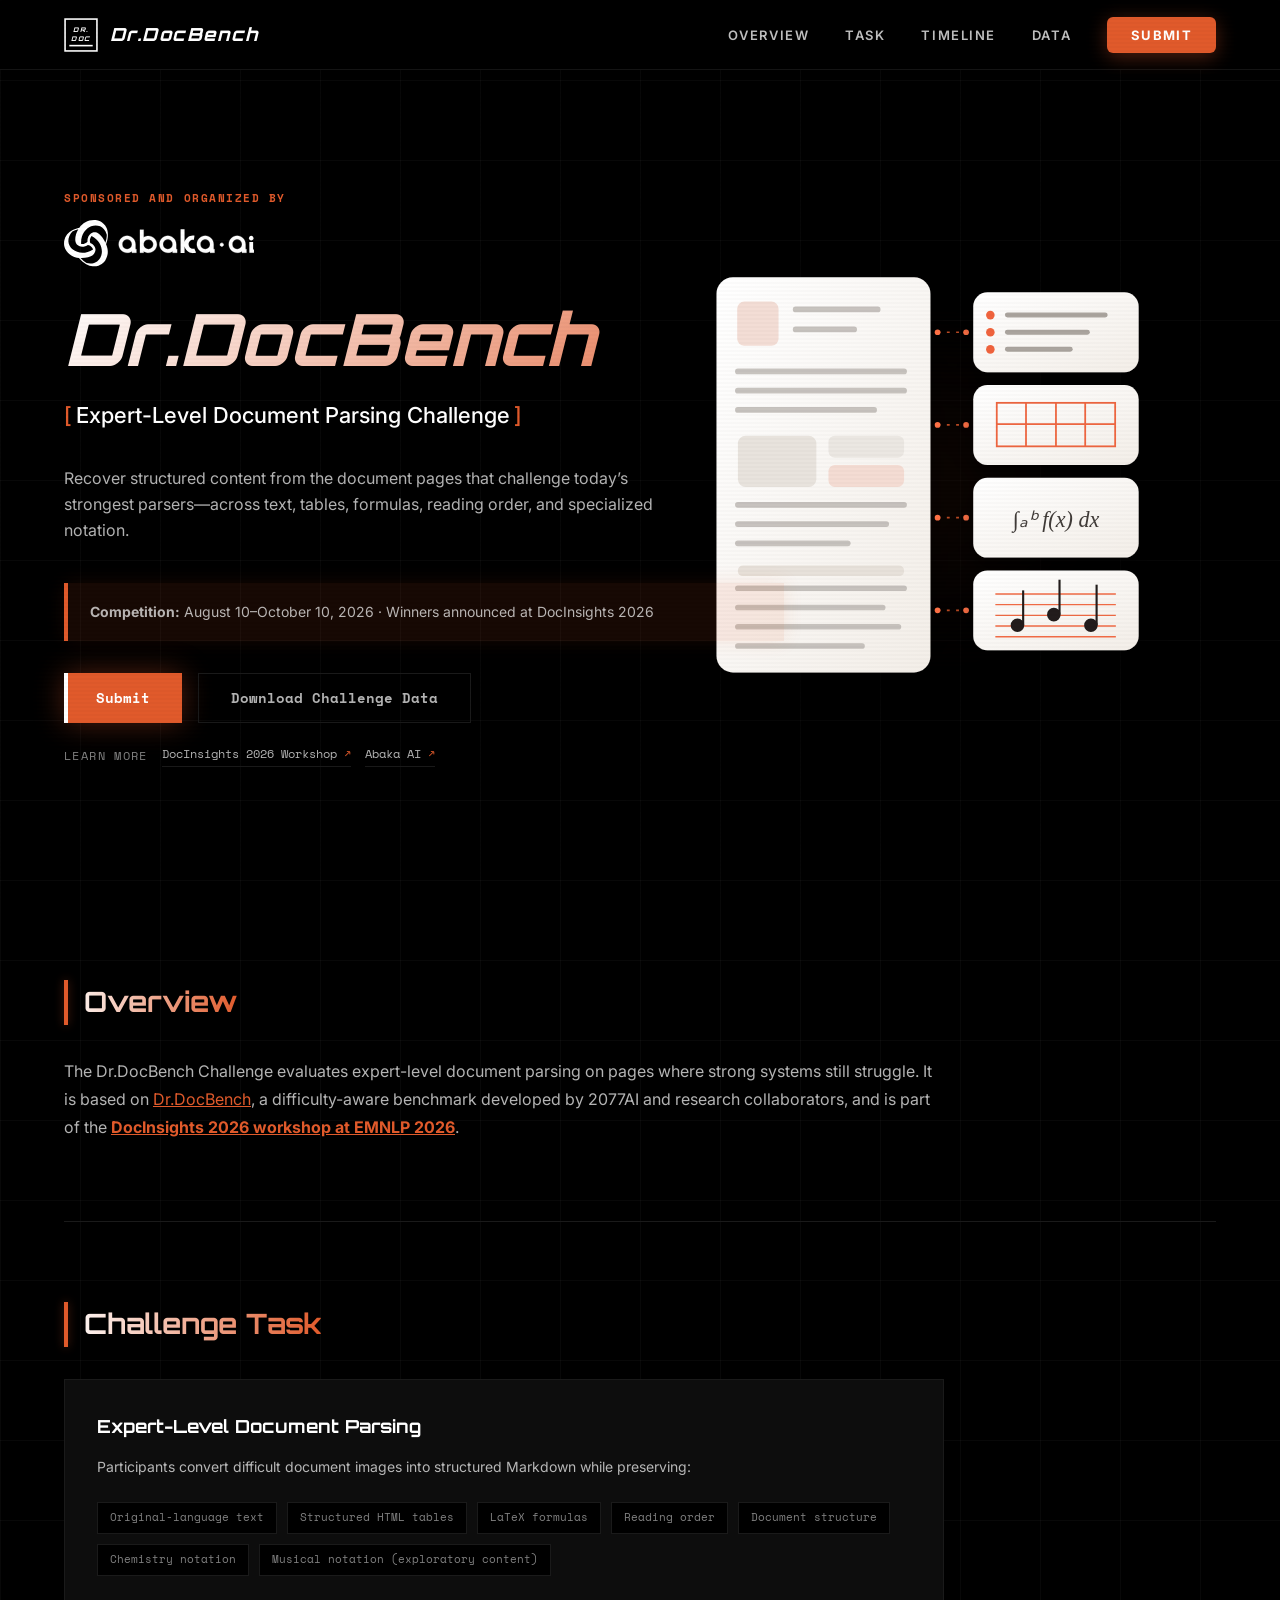
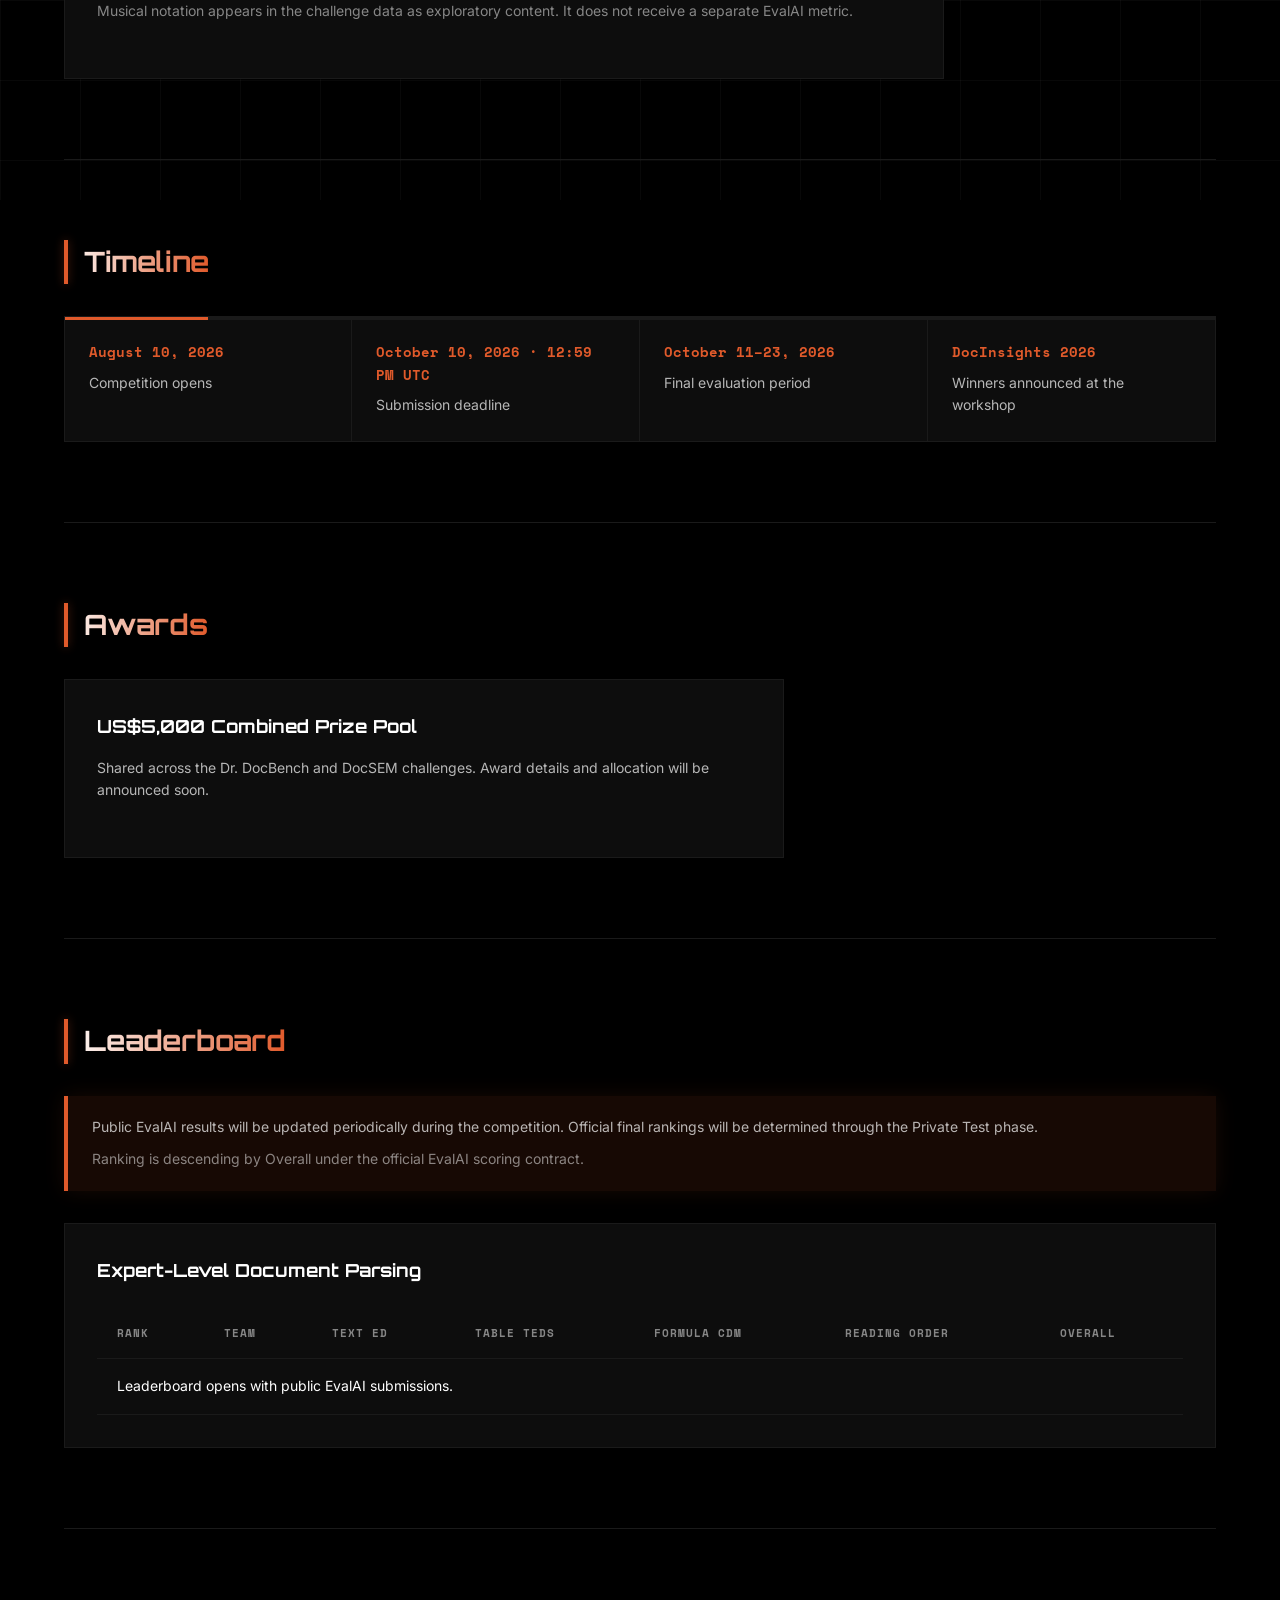
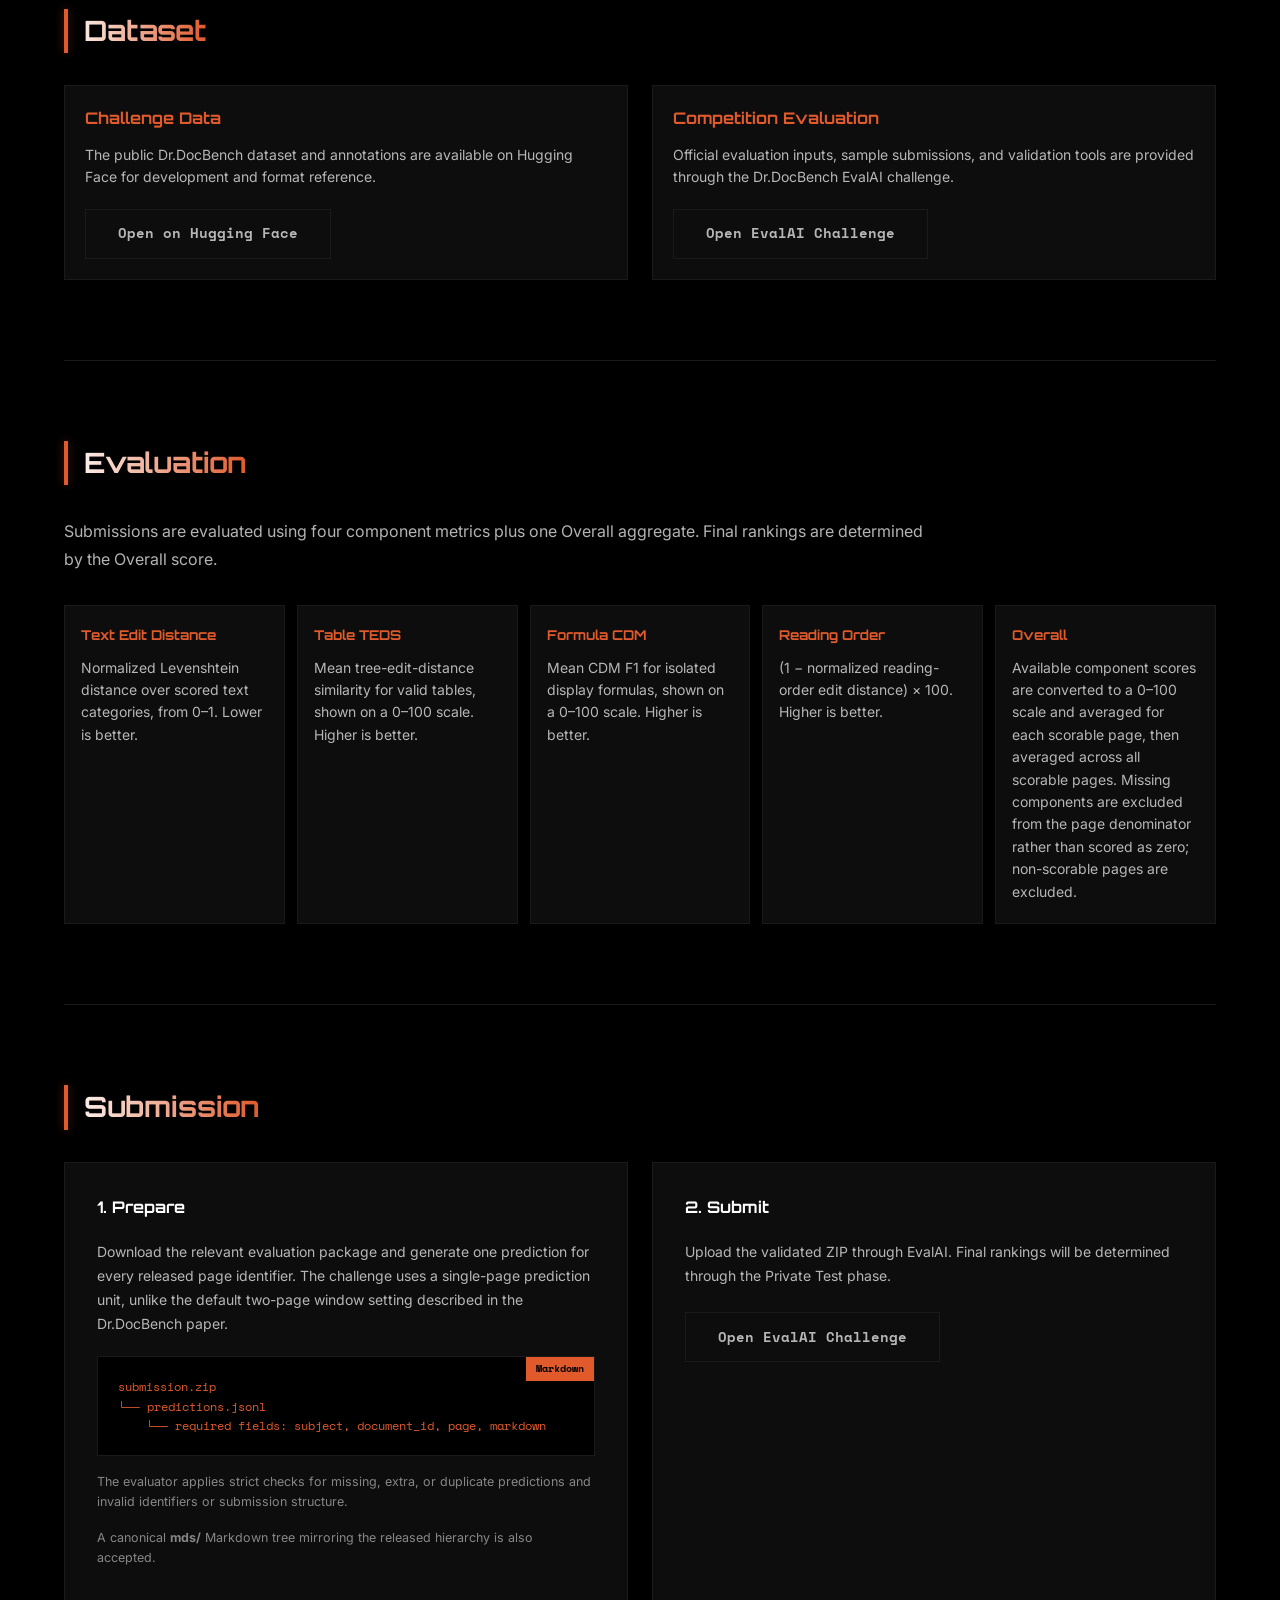
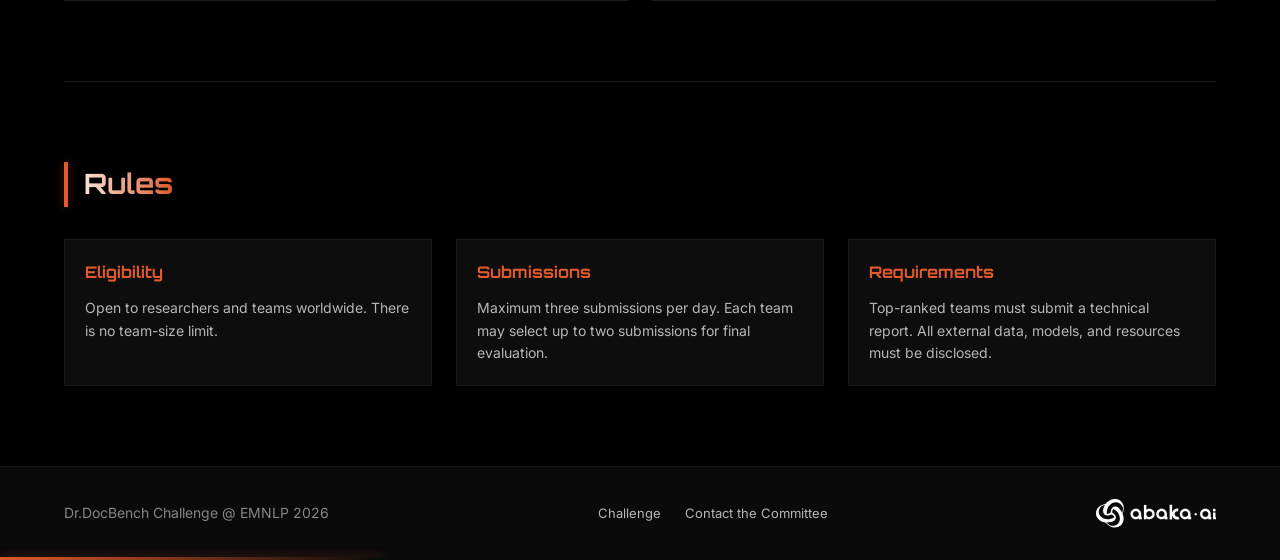
==== commit 112080b4: "Update index.html Update combined prize pool" ====
--- a/index.html
+++ b/index.html
@@ -1426,8 +1426,8 @@
         <section id="awards" class="animate-on-scroll">
             <h2 class="section-title">Awards</h2>
             <article class="track-card animate-on-scroll delay-1" style="max-width: 72rem; min-height: auto;">
-                <h3>Up to $3,000 Prize Pool</h3>
-                <p>A prize pool of up to $3,000 will be awarded to the top-performing teams. Further award details will be announced soon.</p>
+                <h3> US$5,000 Combined Prize Pool </h3>
+                <p>Shared across the Dr. DocBench and DocSEM challenges. Award details and allocation will be announced soon.</p>
             </article>
         </section>
 
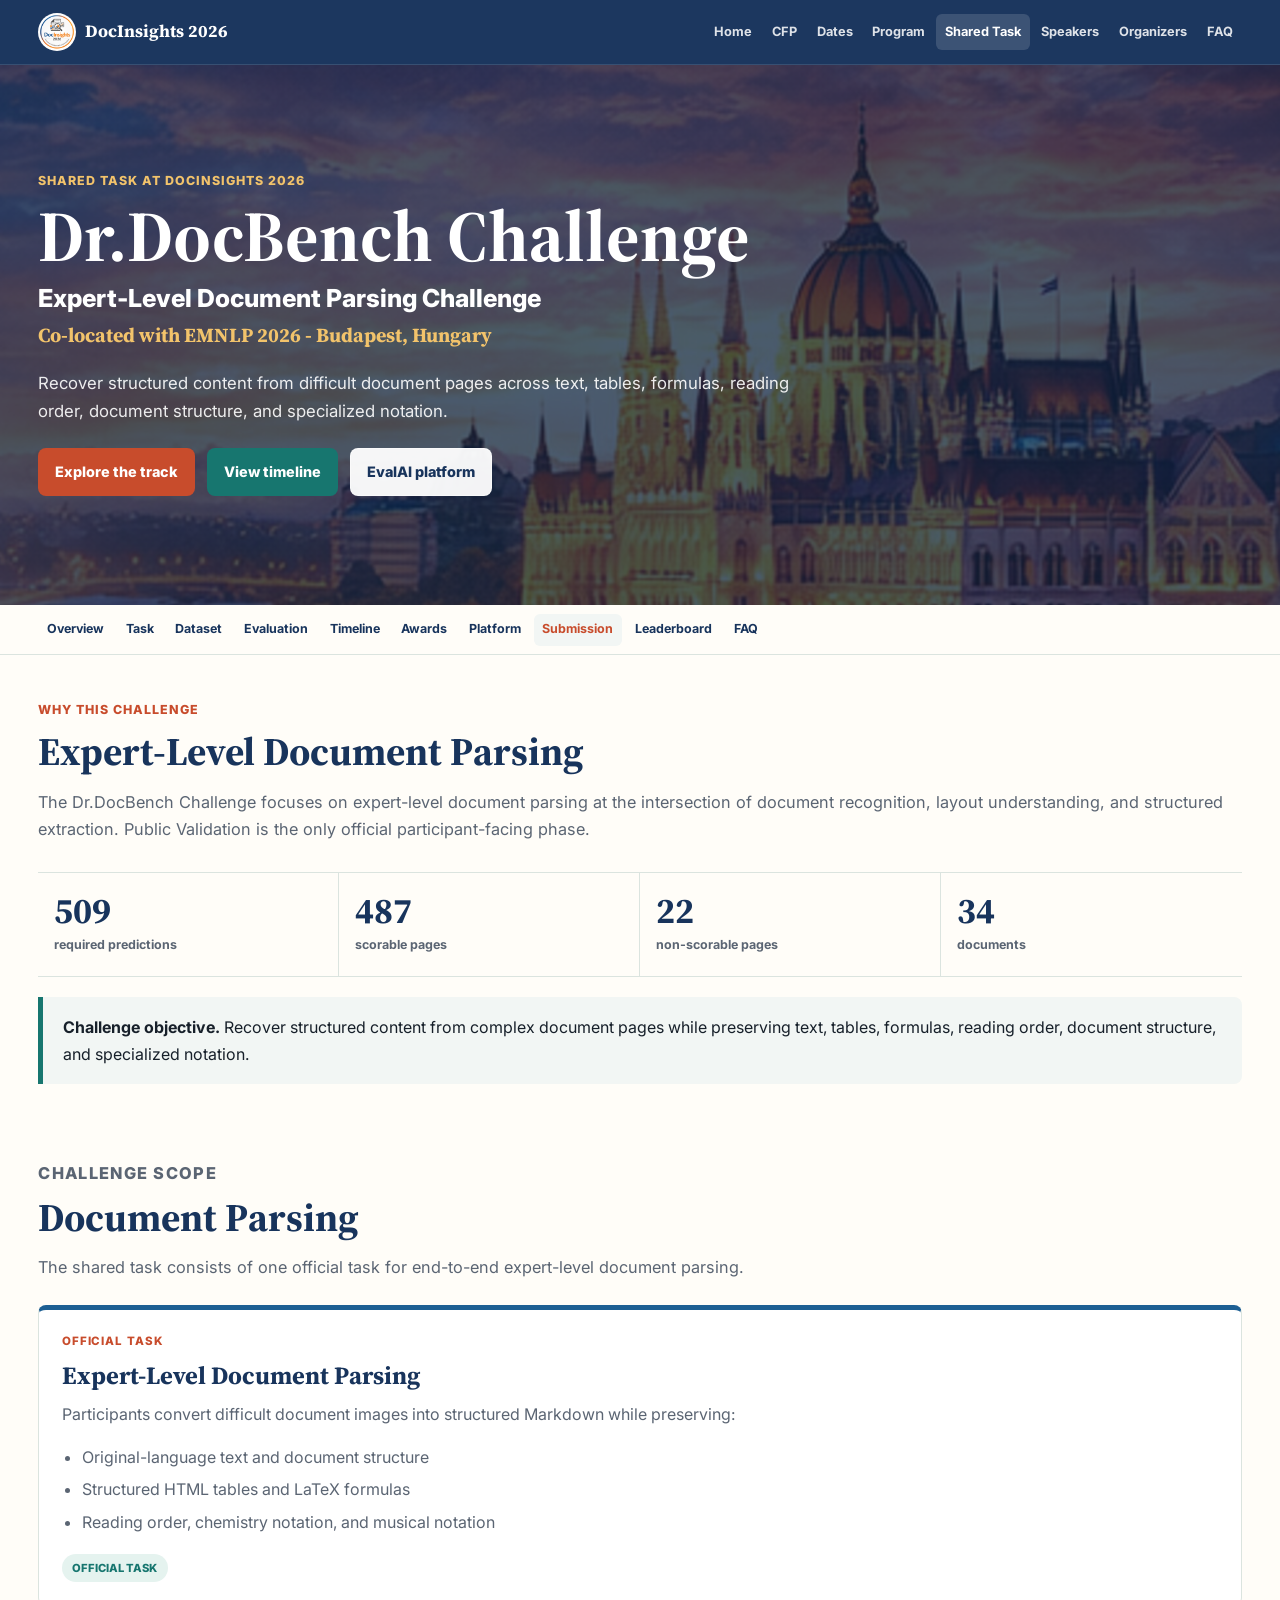
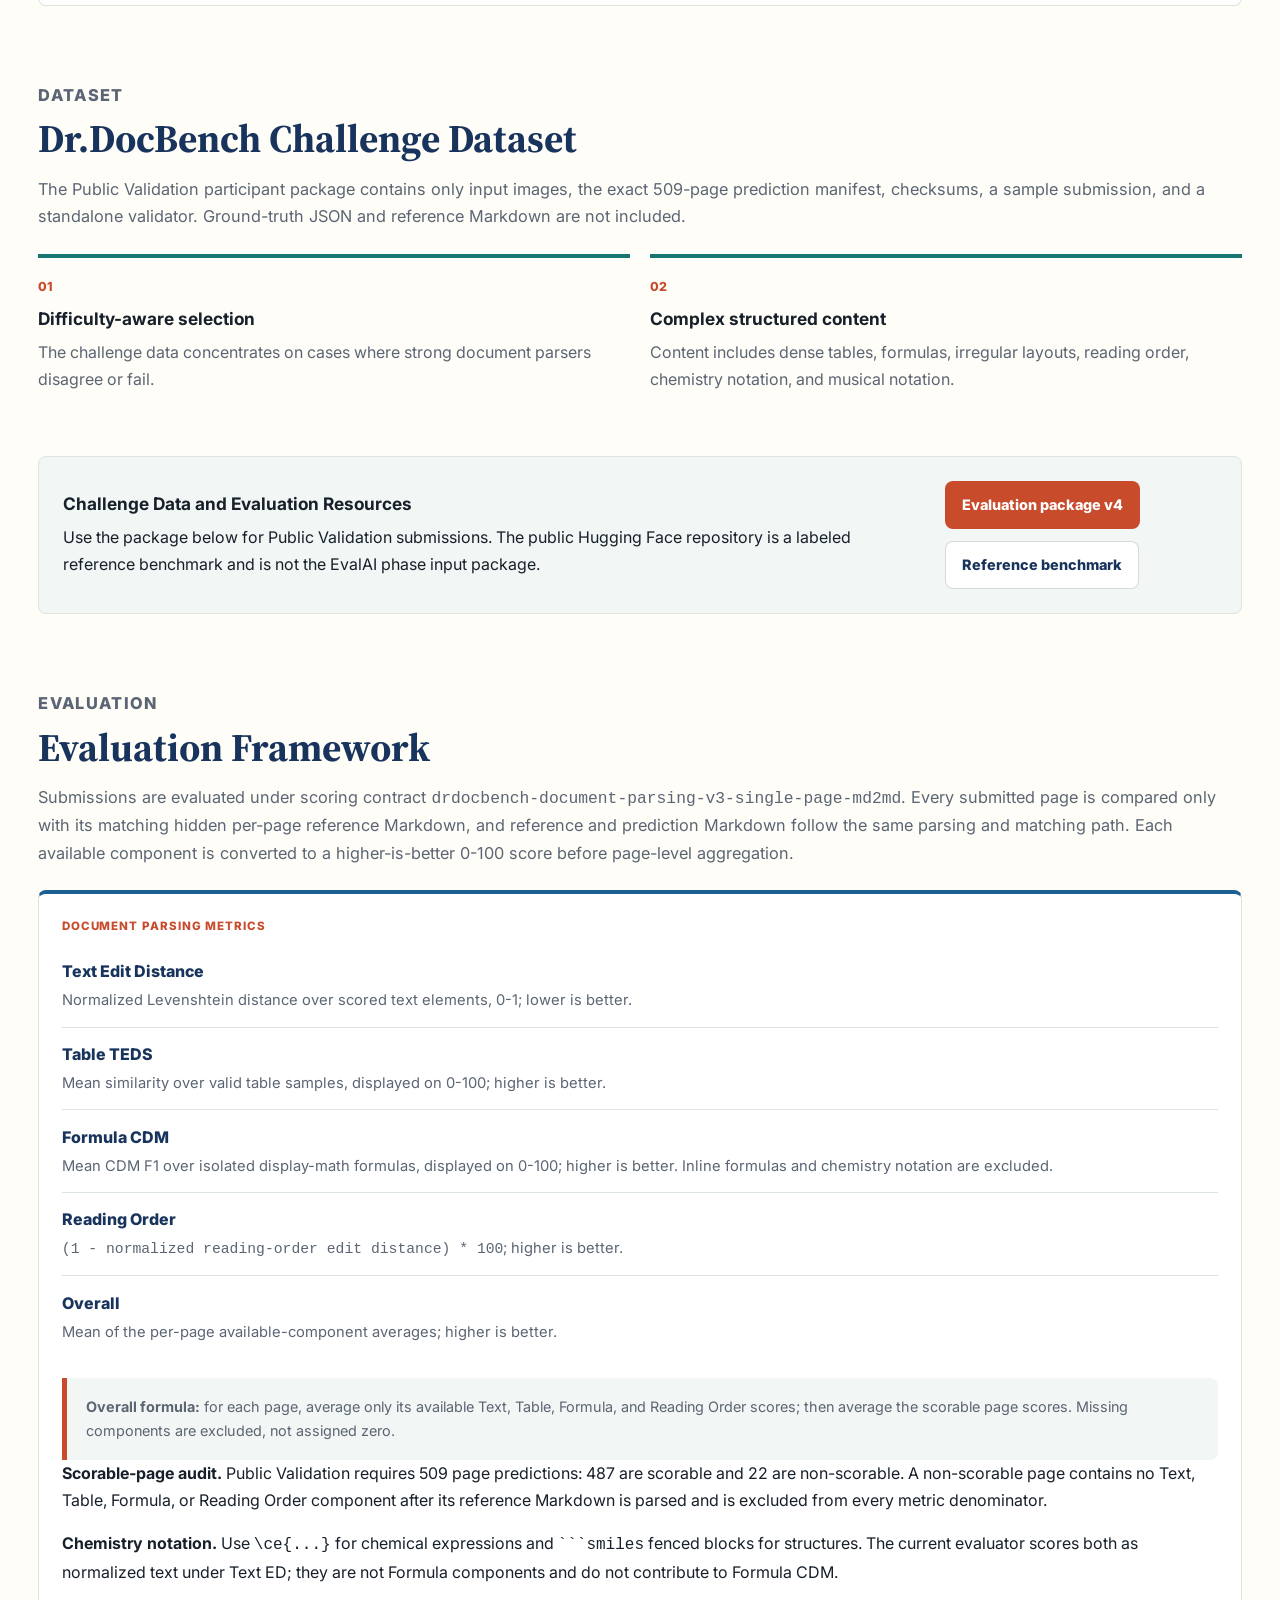
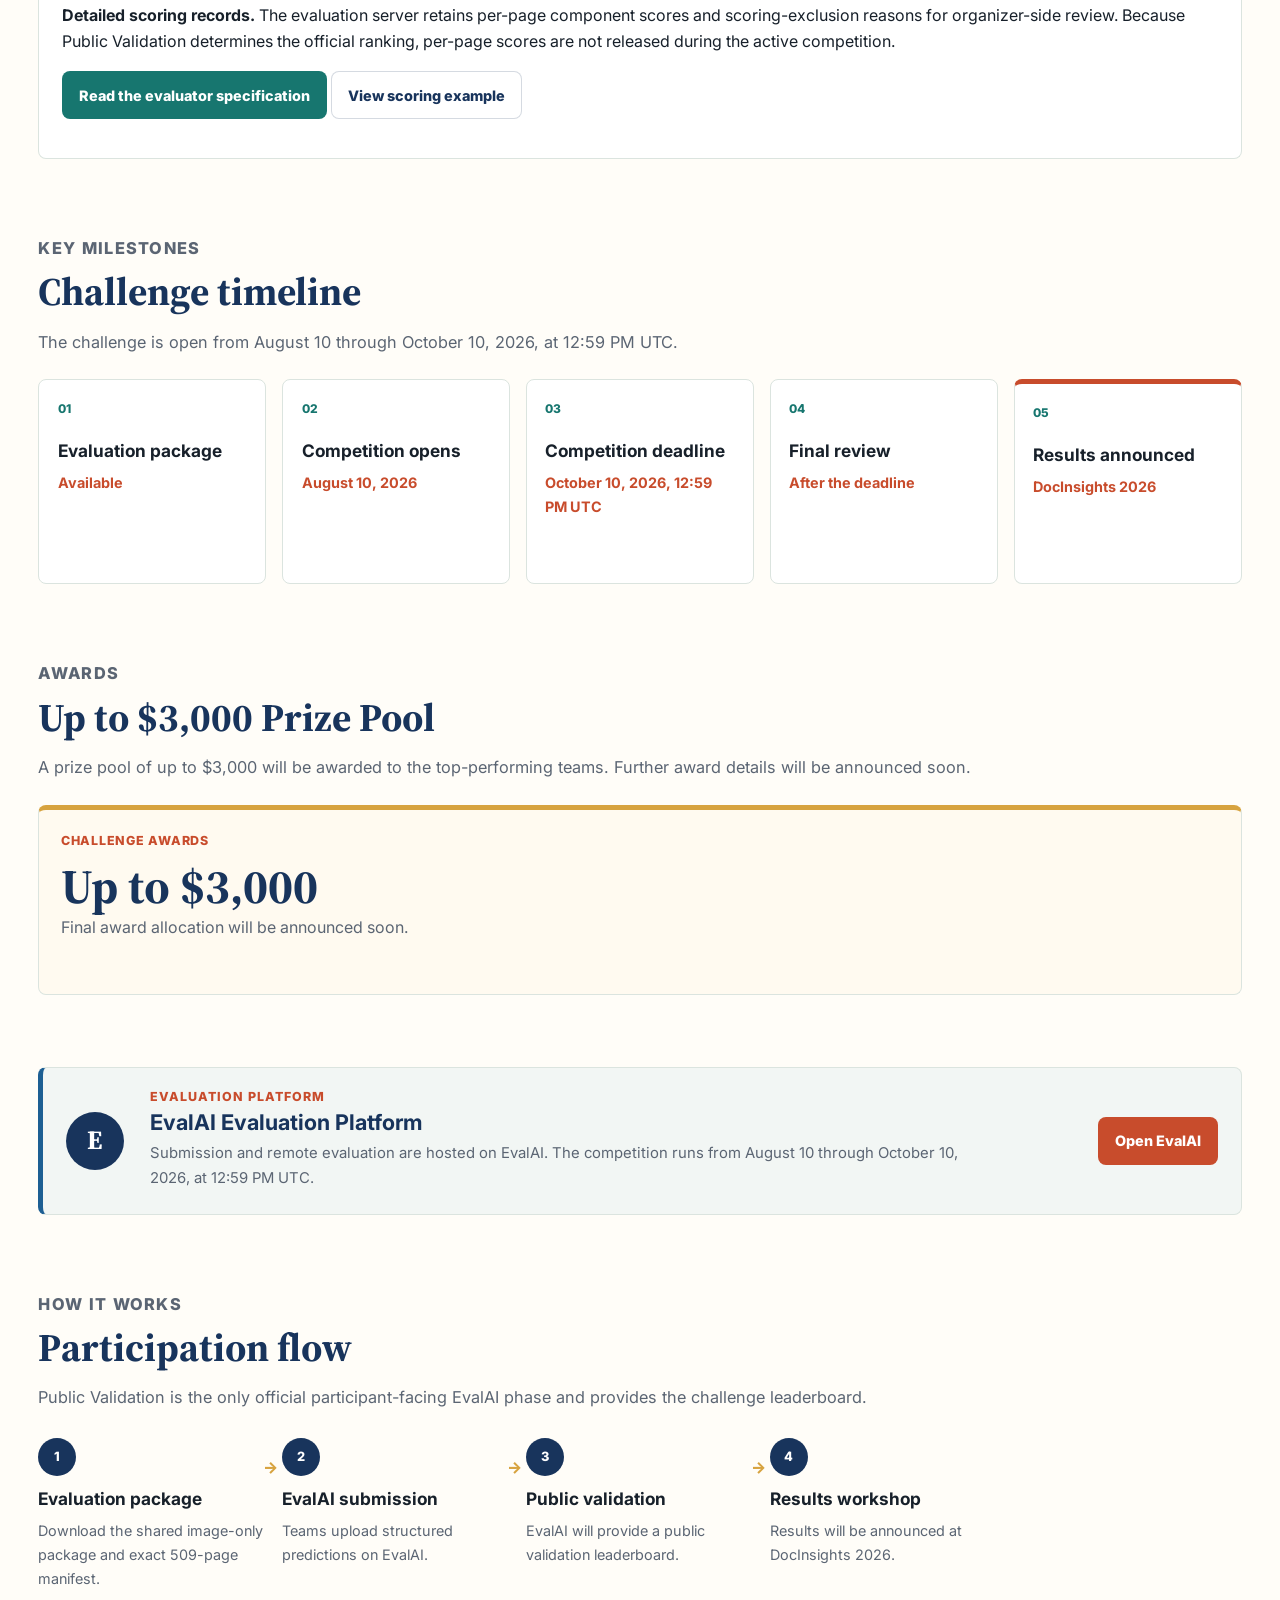
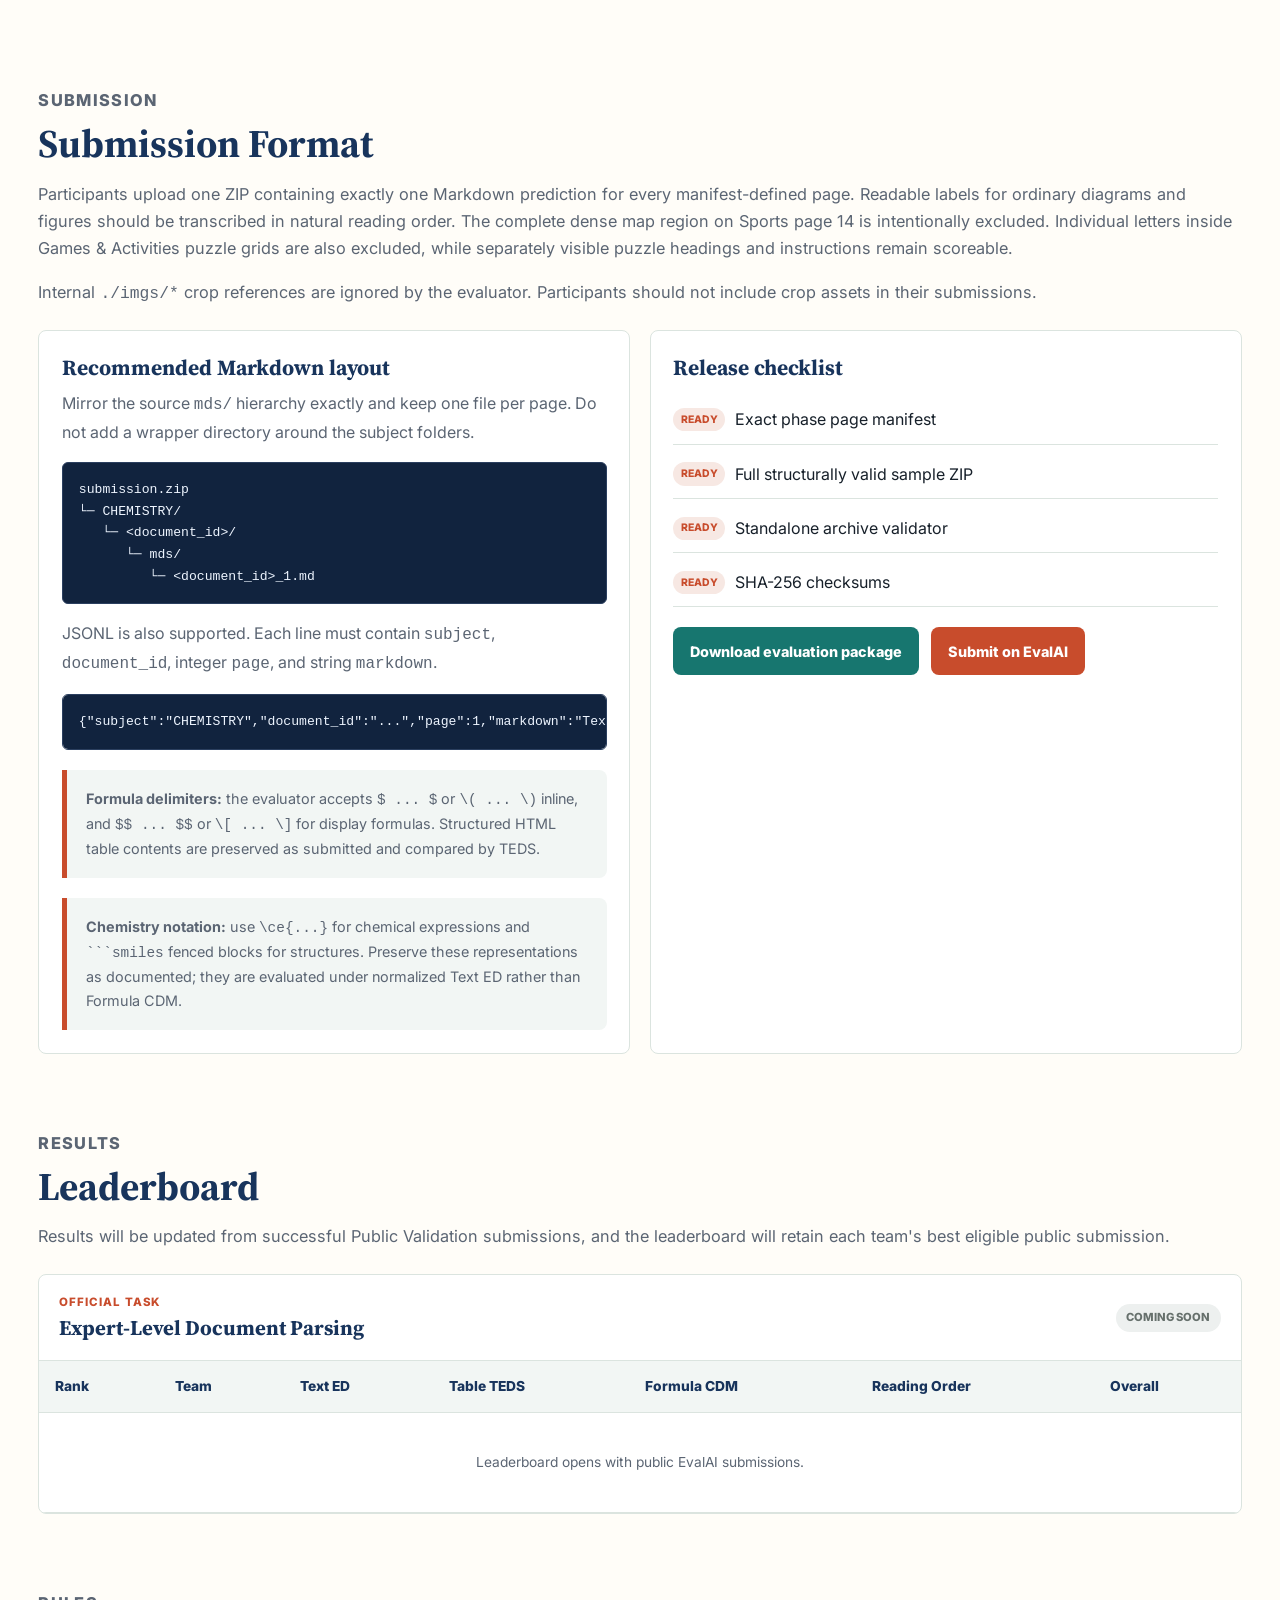
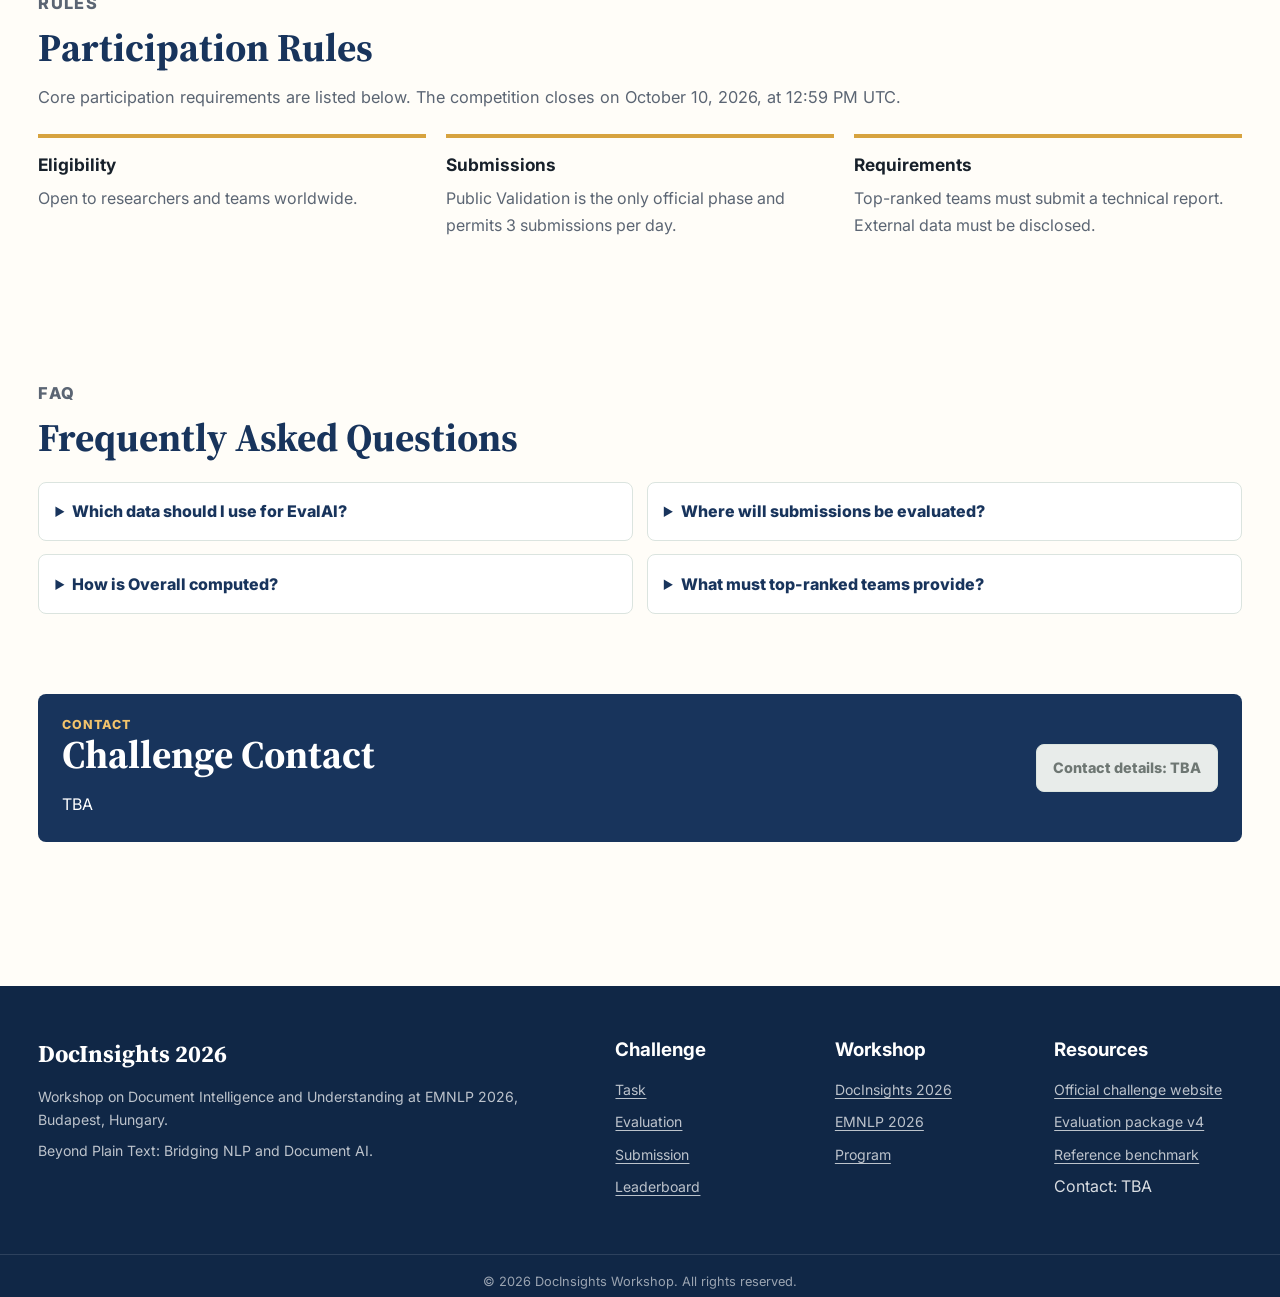
==== commit 77170c31: "Document chemistry scoring and result access" ====
--- a/index.html
+++ b/index.html
@@ -1,1596 +1,353 @@
 <!DOCTYPE html>
 <html lang="en">
 <head>
-    <meta charset="UTF-8">
-    <meta name="viewport" content="width=device-width, initial-scale=1.0">
-    <title>Dr.DocBench Challenge | EMNLP 2026</title>
-    <meta name="description" content="Dr.DocBench Challenge — Expert-Level Document Parsing at EMNLP 2026">
-    <link rel="preconnect" href="https://fonts.googleapis.com">
-    <link rel="preconnect" href="https://fonts.gstatic.com" crossorigin>
-    <link href="https://fonts.googleapis.com/css2?family=Orbitron:wght@400;500;600;700;800;900&family=Space+Mono:wght@400;700&family=Inter:wght@400;500;600;700&display=swap" rel="stylesheet">
-    <style>
-        :root {
-            --bg-primary: #000000;
-            --bg-secondary: #0a0a0a;
-            --bg-card: #0d0d0d;
-            --text-primary: #ffffff;
-            --text-secondary: rgba(255, 255, 255, 0.7);
-            --text-muted: rgba(255, 255, 255, 0.5);
-            --accent: #E05A2B;
-            --accent-glow: rgba(224, 90, 43, 0.36);
-            --accent-dim: rgba(224, 90, 43, 0.10);
-            --border: #1a1a1a;
-            --grid-color: rgba(255, 255, 255, 0.03);
-        }
-
-        * { margin: 0; padding: 0; box-sizing: border-box; }
-        html { font-size: 10px; scroll-behavior: smooth; }
-
-        body {
-            font-family: 'Inter', -apple-system, BlinkMacSystemFont, sans-serif;
-            background: var(--bg-primary);
-            color: var(--text-primary);
-            line-height: 1.6;
-            font-size: 1.6rem;
-            overflow-x: hidden;
-        }
-
-        /* Skip to Content - Accessibility */
-        .skip-link {
-            position: absolute;
-            top: -100%;
-            left: 0;
-            background: var(--accent);
-            color: white;
-            padding: 1rem 2rem;
-            z-index: 10000;
-            transition: top 0.3s;
-        }
-        .skip-link:focus {
-            top: 0;
-        }
-
-        /* Animated Grid Background */
-        .grid-bg {
-            position: fixed;
-            top: 0; left: 0;
-            width: 200%; height: 200%;
-            background-image: 
-                linear-gradient(var(--grid-color) 1px, transparent 1px),
-                linear-gradient(90deg, var(--grid-color) 1px, transparent 1px);
-            background-size: 80px 80px;
-            pointer-events: none;
-            z-index: 0;
-            will-change: transform;
-            animation: gridMove 40s linear infinite;
-        }
-
-        @keyframes gridMove {
-            0% { transform: translate(0, 0); }
-            100% { transform: translate(-80px, -80px); }
-        }
-
-        /* Scan Line Effect */
-        .scanline {
-            position: fixed;
-            top: 0; left: 0;
-            width: 100%; height: 100%;
-            background: linear-gradient(
-                to bottom,
-                transparent 50%,
-                rgba(0, 0, 0, 0.015) 50%
-            );
-            background-size: 100% 4px;
-            pointer-events: none;
-            z-index: 9999;
-        }
-
-        /* Floating Particles */
-        .particles {
-            position: fixed;
-            top: 0; left: 0;
-            width: 100%; height: 100%;
-            pointer-events: none;
-            z-index: 1;
-            overflow: hidden;
-        }
-
-        .particle {
-            position: absolute;
-            width: 2px; height: 2px;
-            background: var(--accent);
-            border-radius: 50%;
-            opacity: 0;
-            will-change: transform, opacity;
-            animation: float 20s infinite;
-        }
-
-        @keyframes float {
-            0% { transform: translateY(100vh) translateX(0); opacity: 0; }
-            5% { opacity: 0.6; }
-            95% { opacity: 0.6; }
-            100% { transform: translateY(-10vh) translateX(30px); opacity: 0; }
-        }
-
-        /* Reduced Motion */
-        @media (prefers-reduced-motion: reduce) {
-            .grid-bg, .particle, .scanline, .hero-folder-visual, .hero-folder-object,
-            .parse-document, .parse-card, .parse-connector, .parse-node { animation: none; }
-            .music-note { animation: none; }
-            .hero h1, .hero-tagline, .hero-desc, .countdown, .btn-group, .hero-resources { animation: none; opacity: 1; }
-            .hero-folder-visual { opacity: .72; transform: translateY(-50%); }
-            * { transition-duration: 0.01ms !important; }
-        }
-
-        /* Header */
-        header {
-            position: fixed;
-            top: 0; width: 100%; height: 7rem;
-            background: rgba(0, 0, 0, 0.95);
-            backdrop-filter: blur(24px);
-            -webkit-backdrop-filter: blur(24px);
-            border-bottom: 1px solid rgba(255, 255, 255, 0.08);
-            display: flex;
-            align-items: center;
-            justify-content: space-between;
-            padding: 0 6.4rem;
-            z-index: 1000;
-        }
-
-        .logo {
-            display: flex;
-            align-items: center;
-            gap: 1.2rem;
-            text-decoration: none;
-            color: var(--text-primary);
-            font-family: 'Orbitron', sans-serif;
-            font-size: 1.8rem;
-            font-weight: 800;
-            font-style: italic;
-            letter-spacing: 0.08em;
-            transition: all 0.3s;
-        }
-
-        .logo:hover, .logo:focus {
-            text-shadow: 0 0 20px var(--accent-glow);
-            outline: none;
-        }
-
-        .logo-icon-svg {
-            width: 3.4rem;
-            height: 3.4rem;
-        }
-
-        /* Desktop Nav */
-        .nav-desktop {
-            display: flex;
-            list-style: none;
-            gap: 3.6rem;
-            align-items: center;
-        }
-
-        .nav-desktop a {
-            color: rgba(255, 255, 255, 0.75);
-            text-decoration: none;
-            font-family: 'Inter', sans-serif;
-            font-size: 1.3rem;
-            font-weight: 600;
-            transition: all 0.3s;
-            letter-spacing: 0.12em;
-            text-transform: uppercase;
-            position: relative;
-            padding: 0.8rem 0;
-        }
-
-        .nav-desktop a::after {
-            content: '';
-            position: absolute;
-            bottom: 0; left: 50%;
-            width: 0; height: 2px;
-            background: var(--accent);
-            transition: all 0.3s;
-            transform: translateX(-50%);
-        }
-
-        .nav-desktop a:hover,
-        .nav-desktop a:focus { color: #ffffff; outline: none; }
-        .nav-desktop a:hover::after,
-        .nav-desktop a:focus::after { width: 100%; }
-
-        .nav-desktop a:focus-visible {
-            outline: 2px solid var(--accent);
-            outline-offset: 4px;
-        }
-
-        .nav-desktop a.highlight {
-            color: #ffffff;
-            background: var(--accent);
-            border: none;
-            padding: 1rem 2.4rem;
-            border-radius: 6px;
-            font-weight: 700;
-            letter-spacing: 0.1em;
-            transition: all 0.3s;
-            box-shadow: 0 4px 20px var(--accent-glow);
-            animation: btnGlow 2s ease-in-out infinite;
-        }
-
-        @keyframes btnGlow {
-            0%, 100% { box-shadow: 0 4px 20px var(--accent-glow); }
-            50% { box-shadow: 0 4px 35px var(--accent-glow), 0 0 60px var(--accent-dim); }
-        }
-
-        .nav-desktop a.highlight::after { display: none; }
-
-        .nav-desktop a.highlight:hover,
-        .nav-desktop a.highlight:focus {
-            background: #6B6BFF;
-            transform: translateY(-2px);
-            box-shadow: 0 6px 30px var(--accent-glow);
-        }
-
-        /* Mobile Menu Toggle */
-        .menu-toggle {
-            display: none;
-            flex-direction: column;
-            justify-content: center;
-            align-items: center;
-            width: 4.4rem;
-            height: 4.4rem;
-            background: transparent;
-            border: 1px solid var(--border);
-            cursor: pointer;
-            z-index: 1001;
-            transition: all 0.3s;
-        }
-
-        .menu-toggle:hover,
-        .menu-toggle:focus {
-            border-color: var(--accent);
-            outline: none;
-        }
-
-        .menu-toggle span {
-            display: block;
-            width: 2rem;
-            height: 2px;
-            background: var(--text-primary);
-            transition: all 0.3s;
-            margin: 3px 0;
-        }
-
-        .menu-toggle.active span:nth-child(1) {
-            transform: rotate(45deg) translate(5px, 5px);
-        }
-        .menu-toggle.active span:nth-child(2) {
-            opacity: 0;
-        }
-        .menu-toggle.active span:nth-child(3) {
-            transform: rotate(-45deg) translate(5px, -5px);
-        }
-
-        /* Mobile Nav */
-        .nav-mobile {
-            display: none;
-            position: fixed;
-            top: 0;
-            right: -100%;
-            width: 80%;
-            max-width: 32rem;
-            height: 100vh;
-            background: rgba(10, 10, 10, 0.98);
-            backdrop-filter: blur(20px);
-            -webkit-backdrop-filter: blur(20px);
-            padding: 10rem 3rem 3rem;
-            transition: right 0.4s cubic-bezier(0.23, 1, 0.32, 1);
-            z-index: 999;
-            border-left: 1px solid var(--border);
-        }
-
-        .nav-mobile.active {
-            right: 0;
-        }
-
-        .nav-mobile ul {
-            list-style: none;
-            display: flex;
-            flex-direction: column;
-            gap: 0;
-        }
-
-        .nav-mobile a {
-            display: block;
-            color: var(--text-secondary);
-            text-decoration: none;
-            font-family: 'Inter', sans-serif;
-            font-size: 1.6rem;
-            font-weight: 600;
-            letter-spacing: 0.1em;
-            text-transform: uppercase;
-            padding: 2rem 0;
-            border-bottom: 1px solid var(--border);
-            transition: all 0.3s;
-        }
-
-        .nav-mobile a:hover,
-        .nav-mobile a:focus {
-            color: var(--text-primary);
-            padding-left: 1rem;
-            border-color: var(--accent);
-        }
-
-        .nav-mobile a.highlight {
-            color: var(--accent);
-            margin-top: 2rem;
-            text-align: center;
-            background: var(--accent-dim);
-            border: 1px solid var(--accent);
-            padding: 1.6rem;
-        }
-
-        /* Mobile Overlay */
-        .nav-overlay {
-            display: none;
-            position: fixed;
-            inset: 0;
-            background: rgba(0, 0, 0, 0.6);
-            z-index: 998;
-            opacity: 0;
-            transition: opacity 0.3s;
-        }
-
-        .nav-overlay.active {
-            opacity: 1;
-        }
-
-        /* Hero */
-        .hero {
-            min-height: 100vh;
-            display: flex;
-            flex-direction: column;
-            justify-content: center;
-            padding: 12rem 6.4rem 6.4rem;
-            position: relative;
-            z-index: 2;
-        }
-
-        .hero-content {
-            position: relative;
-            z-index: 1;
-            width: 100%;
-            max-width: 80rem;
-        }
-
-        .hero-folder-visual {
-            position: absolute;
-            z-index: 0;
-            top: 53%;
-            right: clamp(6rem, 8vw, 13rem);
-            width: clamp(40rem, 39vw, 62rem);
-            aspect-ratio: 1;
-            pointer-events: none;
-            opacity: 0;
-            animation: folderReveal 1.1s cubic-bezier(.2, .8, .2, 1) .35s forwards;
-        }
-
-        .hero-folder-visual::after {
-            content: '';
-            position: absolute;
-            inset: 17% 12% 12%;
-            z-index: -1;
-            border-radius: 50%;
-            background: radial-gradient(circle, rgba(224, 90, 43, .1), transparent 70%);
-            filter: blur(32px);
-        }
-
-        .hero-folder-object {
-            display: block;
-            width: 100%;
-            height: 100%;
-            animation: folderFloat 7s ease-in-out infinite;
-            transform-origin: 54% 55%;
-            overflow: visible;
-            filter: drop-shadow(0 28px 58px rgba(0, 0, 0, .58));
-        }
-
-        .parse-document {
-            animation: documentBreathe 5.8s ease-in-out infinite;
-            transform-origin: center;
-        }
-
-        .parse-card {
-            transform-box: fill-box;
-            transform-origin: center;
-            animation: cardDrift 5.6s ease-in-out infinite;
-        }
-
-        .parse-card-2 { animation-delay: -.9s; }
-        .parse-card-3 { animation-delay: -1.8s; }
-        .parse-card-4 { animation-delay: -2.7s; }
-
-        .parse-connector {
-            stroke-dasharray: 4 9;
-            animation: connectorFlow 2.4s linear infinite;
-        }
-
-        .parse-node {
-            animation: nodePulse 2.4s ease-in-out infinite;
-            transform-box: fill-box;
-            transform-origin: center;
-        }
-
-        .music-note {
-            fill: #211d1b;
-            stroke: #211d1b;
-            transform-box: fill-box;
-            transform-origin: center;
-            animation: noteIlluminate 3.6s ease-in-out infinite;
-        }
-
-        .music-note-2 { animation-delay: 1.2s; }
-        .music-note-3 { animation-delay: 2.4s; }
-
-        @keyframes folderReveal {
-            from { opacity: 0; transform: translate3d(36px, -44%, 0) scale(.94); }
-            to { opacity: 1; transform: translate3d(0, -50%, 0) scale(1); }
-        }
-
-        @keyframes folderFloat {
-            0%, 100% { transform: translate3d(0, -6px, 0); }
-            50% { transform: translate3d(0, 8px, 0); }
-        }
-
-        @keyframes documentBreathe {
-            0%, 100% { filter: drop-shadow(0 0 12px rgba(224, 90, 43, .08)); }
-            50% { filter: drop-shadow(0 0 24px rgba(224, 90, 43, .2)); }
-        }
-
-        @keyframes cardDrift {
-            0%, 100% { transform: translateY(-2px); }
-            50% { transform: translateY(5px); }
-        }
-
-        @keyframes connectorFlow { to { stroke-dashoffset: -26; } }
-
-        @keyframes nodePulse {
-            0%, 100% { opacity: .45; transform: scale(.8); }
-            50% { opacity: 1; transform: scale(1.25); }
-        }
-
-        @keyframes noteIlluminate {
-            0%, 18%, 100% {
-                fill: #211d1b;
-                stroke: #211d1b;
-                filter: drop-shadow(0 0 0 rgba(239, 107, 69, 0));
-                transform: translateY(0) scale(1);
-            }
-            30%, 48% {
-                fill: #ff7146;
-                stroke: #ff7146;
-                filter: drop-shadow(0 0 7px rgba(255, 113, 70, .72));
-                transform: translateY(-2px) scale(1.06);
-            }
-            62% {
-                fill: #211d1b;
-                stroke: #211d1b;
-                filter: drop-shadow(0 0 0 rgba(239, 107, 69, 0));
-                transform: translateY(0) scale(1);
-            }
-        }
-
-        .hero-sponsor {
-            display: flex;
-            flex-direction: column;
-            align-items: flex-start;
-            gap: 1.2rem;
-            margin-bottom: 3.2rem;
-            opacity: 0;
-            animation: fadeInUp 0.7s ease forwards;
-        }
-
-        .hero-sponsor-label {
-            font-family: 'Space Mono', monospace;
-            color: var(--accent);
-            font-size: 1.1rem;
-            font-weight: 700;
-            letter-spacing: 0.14em;
-            text-transform: uppercase;
-        }
-
-        .hero-sponsor-logo {
-            display: block;
-            width: clamp(14rem, 18vw, 19rem);
-            height: auto;
-        }
-
-        .hero h1 {
-            font-family: 'Orbitron', sans-serif;
-            font-size: clamp(4rem, 8vw, 7.2rem);
-            font-weight: 800;
-            font-style: italic;
-            line-height: 1.1;
-            margin-bottom: 2rem;
-            background: linear-gradient(135deg, #fff 0%, #E05A2B 100%);
-            -webkit-background-clip: text;
-            -webkit-text-fill-color: transparent;
-            background-clip: text;
-            animation: fadeInUp 0.8s ease forwards, glowPulse 3s ease-in-out infinite 0.8s;
-            opacity: 0;
-        }
-
-        @keyframes glowPulse {
-            0%, 100% { filter: drop-shadow(0 0 20px var(--accent-glow)); }
-            50% { filter: drop-shadow(0 0 40px var(--accent-glow)); }
-        }
-
-        .hero-tagline {
-            display: inline-flex;
-            font-family: 'Inter', sans-serif;
-            font-size: clamp(1.6rem, 3vw, 2.2rem);
-            font-weight: 500;
-            margin-bottom: 3.2rem;
-            opacity: 0;
-            animation: fadeInUp 0.8s ease forwards 0.2s;
-        }
-
-        .hero-tagline::before { content: '['; margin-right: 0.4rem; color: var(--accent); }
-        .hero-tagline::after { content: ']'; margin-left: 0.4rem; color: var(--accent); }
-
-        @keyframes fadeInUp {
-            from { opacity: 0; transform: translateY(30px); }
-            to { opacity: 1; transform: translateY(0); }
-        }
-
-        .hero-desc {
-            font-size: 1.6rem;
-            color: var(--text-secondary);
-            max-width: 60rem;
-            line-height: 2.6rem;
-            margin-bottom: 4rem;
-            opacity: 0;
-            animation: fadeInUp 0.8s ease forwards 0.4s;
-        }
-
-        /* Countdown */
-        .countdown {
-            display: flex;
-            gap: 3rem;
-            margin-bottom: 4rem;
-            opacity: 0;
-            animation: fadeInUp 0.8s ease forwards 0.6s;
-            flex-wrap: wrap;
-        }
-
-        .countdown-item { text-align: left; }
-
-        .countdown-item .number {
-            font-family: 'Orbitron', sans-serif;
-            font-size: clamp(3.6rem, 6vw, 5.6rem);
-            font-weight: 700;
-            line-height: 1;
-            background: linear-gradient(180deg, #fff 0%, var(--accent) 100%);
-            -webkit-background-clip: text;
-            -webkit-text-fill-color: transparent;
-            background-clip: text;
-        }
-
-        .countdown-item .label {
-            font-family: 'Space Mono', monospace;
-            font-size: 1.2rem;
-            color: var(--text-muted);
-            text-transform: uppercase;
-            letter-spacing: 0.2rem;
-            margin-top: 0.8rem;
-        }
-
-        /* Buttons */
-        .btn-2077 {
-            display: inline-flex;
-            align-items: center;
-            justify-content: center;
-            min-height: 5rem;
-            padding: 0 3.2rem;
-            background: var(--accent);
-            color: var(--text-primary);
-            text-decoration: none;
-            font-family: 'Space Mono', monospace;
-            font-size: 1.4rem;
-            font-weight: 700;
-            position: relative;
-            transition: all 0.3s;
-            border: none;
-            cursor: pointer;
-            overflow: hidden;
-            box-shadow: 0 0 30px var(--accent-glow);
-        }
-
-        .btn-2077::before {
-            content: '';
-            position: absolute;
-            left: 0; top: 0;
-            width: 4px; height: 100%;
-            background: var(--text-primary);
-        }
-
-        .btn-2077::after {
-            content: '';
-            position: absolute;
-            top: 0; left: -100%;
-            width: 100%; height: 100%;
-            background: linear-gradient(90deg, transparent, rgba(255,255,255,0.2), transparent);
-            transition: left 0.5s;
-        }
-
-        .btn-2077:hover::after,
-        .btn-2077:focus::after { left: 100%; }
-        .btn-2077:hover,
-        .btn-2077:focus { box-shadow: 0 0 50px var(--accent-glow); transform: translateY(-2px); outline: none; }
-
-        .btn-2077:focus-visible {
-            outline: 2px solid white;
-            outline-offset: 4px;
-        }
-
-        .btn-outline {
-            background: transparent;
-            border: 1px solid var(--border);
-            color: var(--text-secondary);
-            box-shadow: none;
-        }
-
-        .btn-outline::before { display: none; }
-        .btn-outline:hover,
-        .btn-outline:focus { 
-            border-color: var(--accent); 
-            color: var(--text-primary); 
-            background: var(--accent-dim);
-            box-shadow: 0 0 30px var(--accent-glow);
-        }
-
-        .btn-group { 
-            display: flex; 
-            gap: 1.6rem;
-            flex-wrap: wrap;
-            opacity: 0;
-            animation: fadeInUp 0.8s ease forwards 0.8s;
-        }
-
-        .hero-resources {
-            display: flex;
-            align-items: center;
-            gap: 1.4rem;
-            flex-wrap: wrap;
-            margin-top: 2.2rem;
-            font-family: 'Space Mono', monospace;
-            font-size: 1.15rem;
-            opacity: 0;
-            animation: fadeInUp 0.8s ease forwards 1s;
-        }
-
-        .hero-resources-label {
-            color: var(--text-muted);
-            text-transform: uppercase;
-            letter-spacing: 0.12em;
-        }
-
-        .hero-resources a {
-            color: var(--text-secondary);
-            text-decoration: none;
-            border-bottom: 1px solid var(--border);
-            padding-bottom: 0.2rem;
-            transition: color 0.2s ease, border-color 0.2s ease;
-        }
-
-        .hero-resources a::after {
-            content: ' ↗';
-            color: var(--accent);
-        }
-
-        .hero-resources a:hover,
-        .hero-resources a:focus {
-            color: var(--accent);
-            border-color: var(--accent);
-        }
-
-        /* Section Styles */
-        .section-title {
-            display: inline-flex;
-            font-family: 'Orbitron', sans-serif;
-            font-size: clamp(2rem, 4vw, 2.8rem);
-            font-weight: 700;
-            margin-bottom: 3.2rem;
-            position: relative;
-            padding-left: 2rem;
-            background: linear-gradient(90deg, #fff 0%, var(--accent) 100%);
-            -webkit-background-clip: text;
-            -webkit-text-fill-color: transparent;
-            background-clip: text;
-        }
-
-        .section-title::before {
-            content: '';
-            position: absolute;
-            left: 0;
-            width: 4px; height: 100%;
-            background: var(--accent);
-            box-shadow: 0 0 10px var(--accent-glow);
-        }
-
-        /* Scroll Animation */
-        .animate-on-scroll {
-            opacity: 0;
-            transform: translateY(30px);
-            transition: opacity 0.6s ease, transform 0.6s ease;
-        }
-
-        .animate-on-scroll.visible {
-            opacity: 1;
-            transform: translateY(0);
-        }
-
-        .animate-on-scroll.delay-1 { transition-delay: 0.1s; }
-        .animate-on-scroll.delay-2 { transition-delay: 0.2s; }
-        .animate-on-scroll.delay-3 { transition-delay: 0.3s; }
-
-        /* Main */
-        main {
-            padding: 0 6.4rem;
-            position: relative;
-            z-index: 2;
-        }
-
-        section {
-            padding: 8rem 0;
-            border-top: 1px solid var(--border);
-            scroll-margin-top: 8rem;
-        }
-
-        #overview { border-top: none; }
-
-        /* Track Cards */
-        .tracks-grid {
-            display: grid;
-            grid-template-columns: repeat(auto-fit, minmax(28rem, 1fr));
-            gap: 2.4rem;
-        }
-
-        .track-card {
-            background: var(--bg-card);
-            border: 1px solid var(--border);
-            padding: 3.2rem;
-            position: relative;
-            transition: all 0.4s cubic-bezier(0.175, 0.885, 0.32, 1.275);
-        }
-
-        .track-card::before {
-            content: '';
-            position: absolute;
-            top: 0; left: 0;
-            width: 0; height: 3px;
-            background: linear-gradient(90deg, var(--accent), transparent);
-            transition: width 0.4s;
-        }
-
-        .track-card::after {
-            content: '';
-            position: absolute;
-            inset: 0;
-            background: linear-gradient(135deg, var(--accent-dim) 0%, transparent 50%);
-            opacity: 0;
-            transition: opacity 0.4s;
-            pointer-events: none;
-        }
-
-        .track-card:hover,
-        .track-card:focus-within {
-            transform: translateY(-8px);
-            border-color: var(--accent);
-            box-shadow: 0 20px 40px rgba(224, 90, 43, 0.16);
-        }
-
-        .track-card:hover::before,
-        .track-card:focus-within::before { width: 100%; }
-        .track-card:hover::after,
-        .track-card:focus-within::after { opacity: 1; }
-
-        .track-number {
-            font-family: 'Space Mono', monospace;
-            font-size: 1.2rem;
-            color: var(--accent);
-            font-weight: 700;
-            letter-spacing: 0.1rem;
-            margin-bottom: 1.2rem;
-            position: relative;
-            z-index: 1;
-        }
-
-        .track-card h3 {
-            font-family: 'Orbitron', sans-serif;
-            font-size: 1.8rem;
-            font-weight: 700;
-            margin-bottom: 1.6rem;
-            position: relative;
-            z-index: 1;
-        }
-
-        .track-card p {
-            font-size: 1.4rem;
-            color: var(--text-secondary);
-            line-height: 2.2rem;
-            margin-bottom: 2.4rem;
-            position: relative;
-            z-index: 1;
-        }
-
-        .track-metrics { display: flex; gap: 1rem; flex-wrap: wrap; position: relative; z-index: 1; }
-
-        .metric-tag {
-            background: var(--bg-primary);
-            border: 1px solid var(--border);
-            padding: 0.6rem 1.2rem;
-            font-family: 'Space Mono', monospace;
-            font-size: 1.1rem;
-            color: var(--text-muted);
-            transition: all 0.3s;
-        }
-
-        .track-card:hover .metric-tag {
-            border-color: var(--accent);
-            color: var(--accent);
-        }
-
-        /* Timeline */
-        .timeline {
-            display: grid;
-            grid-template-columns: repeat(auto-fit, minmax(20rem, 1fr));
-            gap: 0;
-        }
-
-        .timeline-item {
-            position: relative;
-            padding: 2.4rem;
-            background: var(--bg-card);
-            border: 1px solid var(--border);
-            transition: all 0.3s;
-        }
-
-        @media (min-width: 769px) {
-            .timeline-item { border-left: none; }
-            .timeline-item:first-child { border-left: 1px solid var(--border); }
-        }
-
-        .timeline-item::before {
-            content: '';
-            position: absolute;
-            top: 0; left: 0; right: 0;
-            height: 3px;
-            background: var(--border);
-            transition: all 0.3s;
-        }
-
-        .timeline-item.completed::before { 
-            background: var(--accent);
-            box-shadow: 0 0 10px var(--accent-glow);
-        }
-
-        .timeline-item.current::before {
-            background: linear-gradient(90deg, var(--accent) 50%, var(--border) 50%);
-            animation: pulse 2s ease-in-out infinite;
-        }
-
-        .timeline-item:hover,
-        .timeline-item:focus-within {
-            background: var(--bg-secondary);
-            border-color: var(--accent);
-        }
-
-        @keyframes pulse { 0%, 100% { opacity: 1; } 50% { opacity: 0.5; } }
-
-        .timeline-date {
-            font-family: 'Space Mono', monospace;
-            font-size: 1.4rem;
-            color: var(--accent);
-            font-weight: 700;
-            margin-bottom: 0.8rem;
-        }
-
-        .timeline-event {
-            font-size: 1.4rem;
-            color: var(--text-secondary);
-        }
-
-        /* Leaderboard */
-        .leaderboard-card {
-            background: var(--bg-card);
-            border: 1px solid var(--border);
-            padding: 3.2rem;
-            overflow-x: auto;
-        }
-
-        .leaderboard-header {
-            display: flex;
-            justify-content: space-between;
-            align-items: center;
-            margin-bottom: 2.4rem;
-        }
-
-        .leaderboard-header h3 {
-            font-family: 'Orbitron', sans-serif;
-            font-size: 1.8rem;
-            font-weight: 700;
-        }
-
-        .leaderboard-table {
-            width: 100%;
-            border-collapse: collapse;
-            min-width: 50rem;
-        }
-
-        .leaderboard-table th,
-        .leaderboard-table td {
-            padding: 1.6rem 2rem;
-            text-align: left;
-            border-bottom: 1px solid var(--border);
-        }
-
-        .leaderboard-table th {
-            font-family: 'Space Mono', monospace;
-            font-size: 1.1rem;
-            color: var(--text-muted);
-            font-weight: 700;
-            text-transform: uppercase;
-            letter-spacing: 0.1rem;
-        }
-
-        .leaderboard-sort {
-            display: inline-flex;
-            align-items: center;
-            gap: 0.6rem;
-            background: transparent;
-            border: none;
-            color: inherit;
-            font: inherit;
-            text-transform: inherit;
-            letter-spacing: inherit;
-            padding: 0;
-            cursor: pointer;
-        }
-
-        .leaderboard-sort:hover,
-        .leaderboard-sort:focus {
-            color: var(--accent);
-            outline: none;
-        }
-
-        .sort-indicator {
-            font-size: 1rem;
-            color: var(--text-muted);
-            min-width: 1.2rem;
-            display: inline-block;
-        }
-
-        .leaderboard-sort.active .sort-indicator {
-            color: var(--accent);
-        }
-
-        .leaderboard-table th.sorted-column,
-        .leaderboard-table td.sorted-column {
-            background: rgba(0, 255, 157, 0.08);
-        }
-
-        .leaderboard-table th.sorted-column {
-            box-shadow: inset 0 -2px 0 var(--accent);
-        }
-
-        .leaderboard-table td { font-size: 1.4rem; }
-        .leaderboard-table tr { transition: all 0.3s; }
-        .leaderboard-table tbody tr:hover { background: var(--bg-secondary); }
-
-        .rank-badge {
-            display: inline-flex;
-            align-items: center;
-            justify-content: center;
-            width: 3.2rem; height: 3.2rem;
-            font-family: 'Orbitron', sans-serif;
-            font-weight: 700;
-            font-size: 1.4rem;
-        }
-
-        .rank-1 { background: linear-gradient(135deg, #FFD700, #FFA500); color: #000; box-shadow: 0 0 15px rgba(255, 215, 0, 0.5); }
-        .rank-2 { background: linear-gradient(135deg, #E8E8E8, #A0A0A0); color: #000; }
-        .rank-3 { background: linear-gradient(135deg, #CD7F32, #8B4513); color: #fff; }
-
-        .score {
-            font-family: 'Space Mono', monospace;
-            color: var(--accent);
-            font-weight: 700;
-        }
-
-        /* Info Box */
-        .info-box {
-            background: var(--accent-dim);
-            border-left: 4px solid var(--accent);
-            padding: 2rem 2.4rem;
-            margin-bottom: 2.4rem;
-            box-shadow: 0 0 20px var(--accent-dim);
-        }
-
-        .info-box p {
-            font-size: 1.4rem;
-            color: var(--text-secondary);
-        }
-
-        .info-box a {
-            color: var(--accent);
-            text-decoration: underline;
-        }
-
-        /* Code Block */
-        .code-block {
-            background: var(--bg-primary);
-            border: 1px solid var(--border);
-            padding: 2rem;
-            font-family: 'Space Mono', monospace;
-            font-size: 1.2rem;
-            color: var(--accent);
-            overflow-x: auto;
-            white-space: pre;
-            position: relative;
-        }
-
-        .code-block::before {
-            content: 'Markdown';
-            position: absolute;
-            top: 0; right: 0;
-            background: var(--accent);
-            color: var(--bg-primary);
-            padding: 0.4rem 1rem;
-            font-size: 1rem;
-            font-weight: 700;
-        }
-
-        /* Submit */
-        .submit-grid {
-            display: grid;
-            grid-template-columns: repeat(auto-fit, minmax(30rem, 1fr));
-            gap: 2.4rem;
-        }
-
-        .submit-card {
-            background: var(--bg-card);
-            border: 1px solid var(--border);
-            padding: 3.2rem;
-            transition: all 0.3s;
-        }
-
-        .submit-card:hover,
-        .submit-card:focus-within {
-            border-color: var(--accent);
-        }
-
-        .submit-card h3 {
-            font-family: 'Orbitron', sans-serif;
-            font-size: 1.6rem;
-            font-weight: 700;
-            margin-bottom: 2rem;
-        }
-
-        .submit-card ol {
-            list-style: none;
-            counter-reset: step;
-        }
-
-        .submit-card ol li {
-            counter-increment: step;
-            font-size: 1.4rem;
-            color: var(--text-secondary);
-            padding: 1.2rem 0 1.2rem 4rem;
-            position: relative;
-            border-bottom: 1px solid var(--border);
-            transition: all 0.3s;
-        }
-
-        .submit-card ol li:hover {
-            color: var(--text-primary);
-            padding-left: 4.5rem;
-        }
-
-        .submit-card ol li::before {
-            content: counter(step);
-            position: absolute;
-            left: 0;
-            width: 2.4rem; height: 2.4rem;
-            background: var(--accent);
-            color: var(--text-primary);
-            display: flex;
-            align-items: center;
-            justify-content: center;
-            font-family: 'Orbitron', sans-serif;
-            font-size: 1.2rem;
-            font-weight: 700;
-            box-shadow: 0 0 10px var(--accent-glow);
-        }
-
-        /* Rules */
-        .rules-grid {
-            display: grid;
-            grid-template-columns: repeat(auto-fit, minmax(24rem, 1fr));
-            gap: 2.4rem;
-        }
-
-        .rules-grid > div,
-        .rules-grid > article {
-            padding: 2rem;
-            border: 1px solid var(--border);
-            background: var(--bg-card);
-            transition: all 0.3s;
-        }
-
-        .rules-grid > div:hover,
-        .rules-grid > div:focus-within,
-        .rules-grid > article:hover,
-        .rules-grid > article:focus-within {
-            border-color: var(--accent);
-            transform: translateY(-4px);
-        }
-
-        .rules-grid h4 {
-            font-family: 'Orbitron', sans-serif;
-            font-size: 1.6rem;
-            margin-bottom: 1.2rem;
-            color: var(--accent);
-        }
-
-        .rules-grid p {
-            font-size: 1.4rem;
-            color: var(--text-secondary);
-        }
-
-        .evaluation-grid {
-            grid-template-columns: repeat(5, minmax(0, 1fr));
-            gap: 1.2rem;
-        }
-
-        .evaluation-grid > div {
-            min-width: 0;
-            padding: 2rem 1.6rem;
-        }
-
-        .evaluation-grid h4 {
-            font-size: 1.35rem;
-            line-height: 1.35;
-        }
-
-        @media (max-width: 1050px) {
-            .evaluation-grid { grid-template-columns: repeat(2, minmax(0, 1fr)); }
-        }
-
-        @media (max-width: 620px) {
-            .evaluation-grid { grid-template-columns: 1fr; }
-        }
-
-        /* Footer */
-        footer {
-            background: var(--bg-secondary);
-            padding: 3.2rem 6.4rem;
-            display: flex;
-            justify-content: space-between;
-            align-items: center;
-            flex-wrap: wrap;
-            gap: 2rem;
-            border-top: 1px solid var(--border);
-            position: relative;
-            z-index: 2;
-        }
-
-        footer::before {
-            content: '';
-            position: absolute;
-            bottom: 0; left: 0;
-            width: 30%; height: 3px;
-            background: linear-gradient(90deg, var(--accent), transparent);
-            box-shadow: 0 0 10px var(--accent-glow);
-        }
-
-        footer p {
-            font-size: 1.4rem;
-            color: var(--text-muted);
-        }
-
-        footer a {
-            color: var(--text-secondary);
-            text-decoration: none;
-            transition: all 0.3s;
-        }
-
-        footer a:hover,
-        footer a:focus { color: var(--accent); }
-
-        .footer-links {
-            display: flex;
-            gap: 2.4rem;
-        }
-
-        .footer-links a {
-            display: flex;
-            align-items: center;
-            gap: 0.6rem;
-            font-size: 1.3rem;
-        }
-
-        /* Responsive */
-        @media (max-width: 1180px) {
-            .hero-folder-visual {
-                right: -8rem;
-                width: clamp(38rem, 44vw, 56rem);
-                opacity: .5;
-            }
-            .hero-content { max-width: 72rem; }
-        }
-
-        @media (max-width: 900px) {
-            html { font-size: 9px; }
-            header { padding: 0 2rem; }
-            main, footer { padding-left: 2rem; padding-right: 2rem; }
-            .hero { padding: 10rem 2rem 4rem; }
-            
-            .nav-desktop { display: none; }
-            .menu-toggle { display: flex; }
-            .nav-mobile { display: block; }
-            .nav-overlay { display: block; }
-            
-            .countdown { gap: 2rem; }
-            .timeline-item { border-left: 1px solid var(--border); }
-            
-            footer { flex-direction: column; text-align: center; }
-            .footer-links { justify-content: center; }
-            .hero-sponsor { align-items: flex-start; margin-bottom: 2.6rem; }
-            .hero-content { width: 100%; }
-            .hero-folder-visual {
-                top: 44%;
-                right: -21rem;
-                width: 58rem;
-                opacity: .2;
-            }
-        }
-    </style>
+  <meta charset="UTF-8">
+  <meta name="viewport" content="width=device-width, initial-scale=1.0">
+  <meta name="description" content="Dr.DocBench Challenge at DocInsights 2026, co-located with EMNLP 2026 in Budapest, Hungary.">
+  <link rel="canonical" href="https://drdocbench-challenge.abaka-pages.com/">
+  <meta property="og:url" content="https://drdocbench-challenge.abaka-pages.com/">
+  <meta property="og:title" content="Dr.DocBench Challenge | DocInsights 2026">
+  <meta property="og:description" content="Expert-level document parsing shared task at DocInsights 2026.">
+  <title>Dr.DocBench Challenge | DocInsights 2026</title>
+  <link rel="icon" href="assets/images/circular_logo.png" type="image/png">
+  <link rel="preconnect" href="https://fonts.googleapis.com">
+  <link rel="preconnect" href="https://fonts.gstatic.com" crossorigin>
+  <link href="https://fonts.googleapis.com/css2?family=Inter:wght@400;500;600;700;800&amp;family=Source+Serif+4:wght@500;600;700&amp;display=swap" rel="stylesheet">
+  <link rel="stylesheet" href="assets/css/style.css">
 </head>
 <body>
-    <!-- Skip Link -->
-    <a href="#main-content" class="skip-link">Skip to main content</a>
-    
-    <!-- Background Effects -->
-    <div class="grid-bg" aria-hidden="true"></div>
-    <div class="scanline" aria-hidden="true"></div>
-    <div class="particles" id="particles" aria-hidden="true"></div>
-
-    <header role="banner">
-        <a href="#overview" class="logo" aria-label="Dr.DocBench Challenge Home">
-            <svg class="logo-icon-svg" width="32" height="32" viewBox="0 0 32 32" fill="none" xmlns="http://www.w3.org/2000/svg" aria-hidden="true">
-                <rect x="1" y="1" width="30" height="30" stroke="white" stroke-width="1.5"/>
-                <text x="16" y="13" text-anchor="middle" fill="white" font-family="Orbitron" font-size="6" font-weight="800" font-style="italic">DR.</text>
-                <text x="16" y="22" text-anchor="middle" fill="white" font-family="Orbitron" font-size="6" font-weight="800" font-style="italic">DOC</text>
-                <line x1="5" y1="26" x2="27" y2="26" stroke="white" stroke-width="1.5"/>
-            </svg>
-            Dr.DocBench
-        </a>
-
-        <nav aria-label="Main navigation">
-            <ul class="nav-desktop">
-                <li><a href="#overview">Overview</a></li>
-                <li><a href="#task">Task</a></li>
-                <li><a href="#timeline">Timeline</a></li>
-                <li><a href="#data">Data</a></li>
-                <li><a href="https://eval.ai/web/challenges/challenge-page/2717/overview" class="highlight" target="_blank" rel="noopener">Submit</a></li>
-            </ul>
-        </nav>
-
-        <button class="menu-toggle" aria-label="Toggle menu" aria-expanded="false">
-            <span></span><span></span><span></span>
-        </button>
-    </header>
-
-    <div class="nav-overlay" aria-hidden="true"></div>
-    <nav class="nav-mobile" aria-label="Mobile navigation">
+  <a class="skip-link" href="#main-content">Skip to content</a>
+
+  <nav class="navbar" aria-label="DocInsights primary navigation">
+    <div class="nav-container">
+      <a class="nav-logo" href="https://docinsights-workshop.github.io/docinsights-2026/">
+        <img class="nav-logo-img" src="assets/images/circular_logo.png" alt="">
+        <span>DocInsights 2026</span>
+      </a>
+      <button class="nav-toggle" type="button" aria-label="Toggle navigation" aria-controls="primary-navigation" aria-expanded="false">
+        <span></span><span></span><span></span>
+      </button>
+      <ul class="nav-links" id="primary-navigation">
+        <li><a href="https://docinsights-workshop.github.io/docinsights-2026/">Home</a></li>
+        <li><a href="https://docinsights-workshop.github.io/docinsights-2026/call-for-papers/">CFP</a></li>
+        <li><a href="https://docinsights-workshop.github.io/docinsights-2026/dates/">Dates</a></li>
+        <li><a href="https://docinsights-workshop.github.io/docinsights-2026/program/">Program</a></li>
+        <li><a class="active" href="#main-content" aria-current="page">Shared Task</a></li>
+        <li><a href="https://docinsights-workshop.github.io/docinsights-2026/speakers/">Speakers</a></li>
+        <li><a href="https://docinsights-workshop.github.io/docinsights-2026/organizers/">Organizers</a></li>
+        <li><a href="https://docinsights-workshop.github.io/docinsights-2026/faq/">FAQ</a></li>
+      </ul>
+    </div>
+  </nav>
+
+  <header class="challenge-hero" aria-labelledby="challenge-title">
+    <img class="challenge-hero-image" src="assets/images/budapest_hero_clean.jpg" alt="Budapest skyline at sunset">
+    <div class="challenge-hero-overlay"></div>
+    <div class="challenge-hero-inner">
+      <div class="challenge-hero-copy">
+        <p class="eyebrow">Shared task at DocInsights 2026</p>
+        <h1 id="challenge-title">Dr.DocBench Challenge</h1>
+        <p class="challenge-subtitle">Expert-Level Document Parsing Challenge</p>
+        <p class="challenge-location">Co-located with EMNLP 2026 - Budapest, Hungary</p>
+        <p class="challenge-summary">Recover structured content from difficult document pages across text, tables, formulas, reading order, document structure, and specialized notation.</p>
+        <div class="hero-actions" aria-label="Challenge actions">
+          <a class="btn btn-primary" href="#tracks">Explore the track</a>
+          <a class="btn btn-secondary" href="#timeline">View timeline</a>
+          <a class="btn btn-ghost" href="#platform">EvalAI platform</a>
+        </div>
+      </div>
+    </div>
+  </header>
+
+  <div class="section-nav" aria-label="Challenge page sections">
+    <div class="section-nav-inner">
+      <a href="#overview">Overview</a>
+      <a href="#tracks">Task</a>
+      <a href="#dataset">Dataset</a>
+      <a href="#evaluation">Evaluation</a>
+      <a href="#timeline">Timeline</a>
+      <a href="#awards">Awards</a>
+      <a href="#platform">Platform</a>
+      <a href="#submission">Submission</a>
+      <a href="#leaderboard">Leaderboard</a>
+      <a href="#faq">FAQ</a>
+    </div>
+  </div>
+
+  <main id="main-content" class="container">
+    <section id="overview" class="section-intro">
+      <p class="section-kicker">Why this challenge</p>
+      <h2>Expert-Level Document Parsing</h2>
+      <p>The Dr.DocBench Challenge focuses on expert-level document parsing at the intersection of document recognition, layout understanding, and structured extraction. Public Validation is the only official participant-facing phase.</p>
+      <div class="stat-grid stat-grid-four" aria-label="Dr.DocBench Challenge evaluation statistics">
+        <article class="stat-item"><strong>509</strong><span>required predictions</span></article>
+        <article class="stat-item"><strong>487</strong><span>scorable pages</span></article>
+        <article class="stat-item"><strong>22</strong><span>non-scorable pages</span></article>
+        <article class="stat-item"><strong>34</strong><span>documents</span></article>
+      </div>
+      <div class="highlight-box">
+        <strong>Challenge objective.</strong> Recover structured content from complex document pages while preserving text, tables, formulas, reading order, document structure, and specialized notation.
+      </div>
+    </section>
+
+    <section id="tracks">
+      <div class="section-heading">
+        <p class="section-kicker">Challenge scope</p>
+        <h2>Document Parsing</h2>
+        <p>The shared task consists of one official task for end-to-end expert-level document parsing.</p>
+      </div>
+      <div class="track-grid single-column-grid">
+        <article class="track-card track-primary">
+          <div class="track-label">Official task</div>
+          <h3>Expert-Level Document Parsing</h3>
+          <p>Participants convert difficult document images into structured Markdown while preserving:</p>
+          <ul>
+            <li>Original-language text and document structure</li>
+            <li>Structured HTML tables and LaTeX formulas</li>
+            <li>Reading order, chemistry notation, and musical notation</li>
+          </ul>
+          <span class="status-badge">Official task</span>
+        </article>
+      </div>
+    </section>
+
+    <section id="dataset">
+      <div class="section-heading">
+        <p class="section-kicker">Dataset</p>
+        <h2>Dr.DocBench Challenge Dataset</h2>
+        <p>The Public Validation participant package contains only input images, the exact 509-page prediction manifest, checksums, a sample submission, and a standalone validator. Ground-truth JSON and reference Markdown are not included.</p>
+      </div>
+      <div class="feature-grid two-column-grid">
+        <article class="feature-card">
+          <span class="feature-index">01</span>
+          <h3>Difficulty-aware selection</h3>
+          <p>The challenge data concentrates on cases where strong document parsers disagree or fail.</p>
+        </article>
+        <article class="feature-card">
+          <span class="feature-index">02</span>
+          <h3>Complex structured content</h3>
+          <p>Content includes dense tables, formulas, irregular layouts, reading order, chemistry notation, and musical notation.</p>
+        </article>
+      </div>
+      <div class="action-band">
+        <div>
+          <h3>Challenge Data and Evaluation Resources</h3>
+          <p>Use the package below for Public Validation submissions. The public Hugging Face repository is a labeled reference benchmark and is not the EvalAI phase input package.</p>
+        </div>
+        <div class="action-band-actions">
+          <a class="btn btn-primary" href="https://github.com/AaronLuo00/drdocbench-challenge/releases/download/participant-data-v4/drdocbench-evaluation-v4.zip">Evaluation package v4</a>
+          <a class="btn btn-ghost" href="https://huggingface.co/datasets/2077AIDataFoundation/DrDocBench" target="_blank" rel="noopener">Reference benchmark</a>
+        </div>
+      </div>
+    </section>
+
+    <section id="evaluation">
+      <div class="section-heading">
+        <p class="section-kicker">Evaluation</p>
+        <h2>Evaluation Framework</h2>
+        <p>Submissions are evaluated under scoring contract <code>drdocbench-document-parsing-v3-single-page-md2md</code>. Every submitted page is compared only with its matching hidden per-page reference Markdown, and reference and prediction Markdown follow the same parsing and matching path. Each available component is converted to a higher-is-better 0-100 score before page-level aggregation.</p>
+      </div>
+      <div class="evaluation-grid single-column-grid">
+        <article class="evaluation-card">
+          <div class="track-label">Document Parsing metrics</div>
+          <dl class="metric-list">
+            <div><dt>Text Edit Distance</dt><dd>Normalized Levenshtein distance over scored text elements, 0-1; lower is better.</dd></div>
+            <div><dt>Table TEDS</dt><dd>Mean similarity over valid table samples, displayed on 0-100; higher is better.</dd></div>
+            <div><dt>Formula CDM</dt><dd>Mean CDM F1 over isolated display-math formulas, displayed on 0-100; higher is better. Inline formulas and chemistry notation are excluded.</dd></div>
+            <div><dt>Reading Order</dt><dd><code>(1 - normalized reading-order edit distance) * 100</code>; higher is better.</dd></div>
+            <div><dt>Overall</dt><dd>Mean of the per-page available-component averages; higher is better.</dd></div>
+          </dl>
+          <div class="tba-note"><strong>Overall formula:</strong> for each page, average only its available Text, Table, Formula, and Reading Order scores; then average the scorable page scores. Missing components are excluded, not assigned zero.</div>
+          <p><strong>Scorable-page audit.</strong> Public Validation requires 509 page predictions: 487 are scorable and 22 are non-scorable. A non-scorable page contains no Text, Table, Formula, or Reading Order component after its reference Markdown is parsed and is excluded from every metric denominator.</p>
+          <p><strong>Chemistry notation.</strong> Use <code>\ce{...}</code> for chemical expressions and <code>```smiles</code> fenced blocks for structures. The current evaluator scores both as normalized text under Text ED; they are not Formula components and do not contribute to Formula CDM.</p>
+          <p><strong>Detailed scoring records.</strong> The evaluation server retains per-page component scores and scoring-exclusion reasons for organizer-side review. Because Public Validation determines the official ranking, per-page scores are not released during the active competition.</p>
+          <p><a class="btn btn-secondary" href="evaluator-specification.html">Read the evaluator specification</a> <a class="btn btn-ghost" href="examples/scoring-example/">View scoring example</a></p>
+        </article>
+      </div>
+    </section>
+
+    <section id="timeline">
+      <div class="section-heading">
+        <p class="section-kicker">Key milestones</p>
+        <h2>Challenge timeline</h2>
+        <p>The challenge is open from August 10 through October 10, 2026, at 12:59 PM UTC.</p>
+      </div>
+      <div class="timeline-grid">
+        <article class="timeline-card"><span>01</span><h3>Evaluation package</h3><p>Available</p></article>
+        <article class="timeline-card"><span>02</span><h3>Competition opens</h3><p>August 10, 2026</p></article>
+        <article class="timeline-card"><span>03</span><h3>Competition deadline</h3><p>October 10, 2026, 12:59 PM UTC</p></article>
+        <article class="timeline-card"><span>04</span><h3>Final review</h3><p>After the deadline</p></article>
+        <article class="timeline-card timeline-highlight"><span>05</span><h3>Results announced</h3><p>DocInsights 2026</p></article>
+      </div>
+    </section>
+
+    <section id="awards">
+      <div class="section-heading">
+        <p class="section-kicker">Awards</p>
+        <h2>Up to &#36;3,000 Prize Pool</h2>
+        <p>A prize pool of up to &#36;3,000 will be awarded to the top-performing teams. Further award details will be announced soon.</p>
+      </div>
+      <div class="award-grid award-grid-single">
+        <article class="award-card award-first"><span>Challenge awards</span><strong>Up to &#36;3,000</strong><p>Final award allocation will be announced soon.</p></article>
+      </div>
+    </section>
+
+    <section id="platform" class="platform-section">
+      <div class="platform-band">
+        <div class="platform-mark" aria-hidden="true">E</div>
+        <div class="platform-copy">
+          <p class="section-kicker">Evaluation platform</p>
+          <h2>EvalAI Evaluation Platform</h2>
+          <p>Submission and remote evaluation are hosted on EvalAI. The competition runs from August 10 through October 10, 2026, at 12:59 PM UTC.</p>
+        </div>
+        <a class="btn btn-primary" href="https://eval.ai/web/challenges/challenge-page/2717/overview" target="_blank" rel="noopener">Open EvalAI</a>
+      </div>
+    </section>
+
+    <section id="participate">
+      <div class="section-heading">
+        <p class="section-kicker">How it works</p>
+        <h2>Participation flow</h2>
+        <p>Public Validation is the only official participant-facing EvalAI phase and provides the challenge leaderboard.</p>
+      </div>
+      <ol class="flow-list">
+        <li><span>1</span><div><h3>Evaluation package</h3><p>Download the shared image-only package and exact 509-page manifest.</p></div></li>
+        <li><span>2</span><div><h3>EvalAI submission</h3><p>Teams upload structured predictions on EvalAI.</p></div></li>
+        <li><span>3</span><div><h3>Public validation</h3><p>EvalAI will provide a public validation leaderboard.</p></div></li>
+        <li><span>4</span><div><h3>Results workshop</h3><p>Results will be announced at DocInsights 2026.</p></div></li>
+      </ol>
+    </section>
+
+    <section id="submission">
+      <div class="section-heading">
+        <p class="section-kicker">Submission</p>
+        <h2>Submission Format</h2>
+        <p>Participants upload one ZIP containing exactly one Markdown prediction for every manifest-defined page. Readable labels for ordinary diagrams and figures should be transcribed in natural reading order. The complete dense map region on Sports page 14 is intentionally excluded. Individual letters inside Games &amp; Activities puzzle grids are also excluded, while separately visible puzzle headings and instructions remain scoreable.</p>
+        <p>Internal <code>./imgs/*</code> crop references are ignored by the evaluator. Participants should not include crop assets in their submissions.</p>
+      </div>
+      <div class="submission-grid">
+        <article class="submission-card">
+          <h3>Recommended Markdown layout</h3>
+          <p>Mirror the source <code>mds/</code> hierarchy exactly and keep one file per page. Do not add a wrapper directory around the subject folders.</p>
+          <pre><code>submission.zip
+&#9492;&#9472; CHEMISTRY/
+   &#9492;&#9472; &lt;document_id&gt;/
+      &#9492;&#9472; mds/
+         &#9492;&#9472; &lt;document_id&gt;_1.md</code></pre>
+          <p>JSONL is also supported. Each line must contain <code>subject</code>, <code>document_id</code>, integer <code>page</code>, and string <code>markdown</code>.</p>
+          <pre><code>{"subject":"CHEMISTRY","document_id":"...","page":1,"markdown":"Text\n\n$$E = mc^2$$"}</code></pre>
+          <div class="tba-note"><strong>Formula delimiters:</strong> the evaluator accepts <code>$ ... $</code> or <code>\( ... \)</code> inline, and <code>$$ ... $$</code> or <code>\[ ... \]</code> for display formulas. Structured HTML table contents are preserved as submitted and compared by TEDS.</div>
+          <div class="tba-note"><strong>Chemistry notation:</strong> use <code>\ce{...}</code> for chemical expressions and <code>```smiles</code> fenced blocks for structures. Preserve these representations as documented; they are evaluated under normalized Text ED rather than Formula CDM.</div>
+        </article>
+        <article class="submission-card submission-status">
+          <h3>Release checklist</h3>
+          <ul class="check-list">
+            <li><span>Ready</span> Exact phase page manifest</li>
+            <li><span>Ready</span> Full structurally valid sample ZIP</li>
+            <li><span>Ready</span> Standalone archive validator</li>
+            <li><span>Ready</span> SHA-256 checksums</li>
+          </ul>
+          <div class="disabled-actions">
+            <a class="btn btn-secondary" href="https://github.com/AaronLuo00/drdocbench-challenge/releases/download/participant-data-v4/drdocbench-evaluation-v4.zip">Download evaluation package</a>
+            <a class="btn btn-primary" href="https://eval.ai/web/challenges/challenge-page/2717/submit" target="_blank" rel="noopener">Submit on EvalAI</a>
+          </div>
+        </article>
+      </div>
+    </section>
+
+    <section id="leaderboard">
+      <div class="section-heading">
+        <p class="section-kicker">Results</p>
+        <h2>Leaderboard</h2>
+        <p>Results will be updated from successful Public Validation submissions, and the leaderboard will retain each team's best eligible public submission.</p>
+      </div>
+      <div class="leaderboard-stack">
+        <article class="leaderboard-card">
+          <div class="leaderboard-header"><div><span>Official task</span><h3>Expert-Level Document Parsing</h3></div><span class="status-badge status-muted">Coming soon</span></div>
+          <div class="table-scroll" tabindex="0" aria-label="Scrollable Document Parsing leaderboard">
+            <table>
+              <caption>Document Parsing leaderboard</caption>
+              <thead><tr><th>Rank</th><th>Team</th><th>Text ED</th><th>Table TEDS</th><th>Formula CDM</th><th>Reading Order</th><th>Overall</th></tr></thead>
+              <tbody><tr class="empty-row"><td colspan="7">Leaderboard opens with public EvalAI submissions.</td></tr></tbody>
+            </table>
+          </div>
+        </article>
+      </div>
+    </section>
+
+    <section id="rules">
+      <div class="section-heading">
+        <p class="section-kicker">Rules</p>
+        <h2>Participation Rules</h2>
+        <p>Core participation requirements are listed below. The competition closes on October 10, 2026, at 12:59 PM UTC.</p>
+      </div>
+      <div class="rule-grid">
+        <article><h3>Eligibility</h3><p>Open to researchers and teams worldwide.</p></article>
+        <article><h3>Submissions</h3><p>Public Validation is the only official phase and permits 3 submissions per day.</p></article>
+        <article><h3>Requirements</h3><p>Top-ranked teams must submit a technical report. External data must be disclosed.</p></article>
+      </div>
+    </section>
+
+    <section id="faq">
+      <div class="section-heading">
+        <p class="section-kicker">FAQ</p>
+        <h2>Frequently Asked Questions</h2>
+      </div>
+      <div class="faq-list">
+        <details><summary>Which data should I use for EvalAI?</summary><p>Use evaluation participant package v4 for Public Validation. The labeled Hugging Face benchmark is a reference release, not the EvalAI phase input package.</p></details>
+        <details><summary>Where will submissions be evaluated?</summary><p>Submissions are evaluated by the remote Dr.DocBench worker through EvalAI challenge 2717.</p></details>
+        <details><summary>How is Overall computed?</summary><p>Each page averages its available 0-100 component scores. Overall is the mean over scorable pages. Missing components are excluded from the denominator. The shared 509-page set has 22 non-scorable pages; they remain required but do not affect scores.</p></details>
+        <details><summary>What must top-ranked teams provide?</summary><p>A technical report is required, and all external data must be disclosed.</p></details>
+      </div>
+    </section>
+
+    <section class="contact-band" aria-labelledby="contact-title">
+      <div>
+        <p class="section-kicker">Contact</p>
+        <h2 id="contact-title">Challenge Contact</h2>
+        <p>TBA</p>
+      </div>
+      <span class="btn btn-disabled" aria-disabled="true">Contact details: TBA</span>
+    </section>
+  </main>
+
+  <footer class="footer">
+    <div class="container footer-inner">
+      <div class="footer-brand">
+        <h2>DocInsights 2026</h2>
+        <p>Workshop on Document Intelligence and Understanding at EMNLP 2026, Budapest, Hungary.</p>
+        <p>Beyond Plain Text: Bridging NLP and Document AI.</p>
+      </div>
+      <div>
+        <h3>Challenge</h3>
         <ul>
-            <li><a href="#overview">Overview</a></li>
-            <li><a href="#task">Challenge Task</a></li>
-            <li><a href="#timeline">Timeline</a></li>
-            <li><a href="#data">Data</a></li>
-            <li><a href="https://eval.ai/web/challenges/challenge-page/2717/overview" class="highlight" target="_blank" rel="noopener">Submit</a></li>
+          <li><a href="#tracks">Task</a></li>
+          <li><a href="#evaluation">Evaluation</a></li>
+          <li><a href="#submission">Submission</a></li>
+          <li><a href="#leaderboard">Leaderboard</a></li>
         </ul>
-    </nav>
-
-    <section class="hero">
-        <div class="hero-folder-visual" aria-hidden="true">
-            <svg class="hero-folder-object" viewBox="0 0 700 700" role="presentation">
-                <defs>
-                    <linearGradient id="paperFill" x1="0" y1="0" x2="1" y2="1">
-                        <stop offset="0" stop-color="#ffffff"/>
-                        <stop offset="1" stop-color="#f3eee8"/>
-                    </linearGradient>
-                    <filter id="paperShadow" x="-30%" y="-30%" width="160%" height="180%">
-                        <feDropShadow dx="0" dy="15" stdDeviation="13" flood-color="#000" flood-opacity=".36"/>
-                    </filter>
-                </defs>
-
-                <g class="parse-document" filter="url(#paperShadow)">
-                    <rect x="54" y="70" width="300" height="554" rx="23" fill="url(#paperFill)"/>
-                    <rect x="83" y="104" width="58" height="62" rx="10" fill="#f3ddd5"/>
-                    <g stroke="#bdb8b3" stroke-width="8" stroke-linecap="round" opacity=".83">
-                        <path d="M165 115h115"/><path d="M165 143h82"/>
-                        <path d="M84 202h233"/><path d="M84 229h233"/><path d="M84 256h191"/>
-                        <path d="M84 389h233"/><path d="M84 416h208"/><path d="M84 443h154"/>
-                        <path d="M84 506h233"/><path d="M84 533h203"/><path d="M84 560h225"/><path d="M84 587h174"/>
-                    </g>
-                    <rect x="84" y="292" width="110" height="72" rx="11" fill="#e8e3dd"/>
-                    <rect x="211" y="292" width="106" height="31" rx="9" fill="#ebe7e2"/>
-                    <rect x="211" y="333" width="106" height="31" rx="9" fill="#f4dcd3"/>
-                    <rect x="84" y="474" width="233" height="15" rx="7" fill="#e7e1da"/>
-                </g>
-
-                <g fill="none" stroke="#e05a2b" stroke-width="2.4" opacity=".82">
-                    <path class="parse-connector" d="M364 147H404"/>
-                    <path class="parse-connector" d="M364 277H404"/>
-                    <path class="parse-connector" d="M364 407H404"/>
-                    <path class="parse-connector" d="M364 537H404"/>
-                </g>
-                <g fill="#ff7146">
-                    <circle class="parse-node" cx="364" cy="147" r="4"/><circle class="parse-node" cx="404" cy="147" r="4"/>
-                    <circle class="parse-node" cx="364" cy="277" r="4"/><circle class="parse-node" cx="404" cy="277" r="4"/>
-                    <circle class="parse-node" cx="364" cy="407" r="4"/><circle class="parse-node" cx="404" cy="407" r="4"/>
-                    <circle class="parse-node" cx="364" cy="537" r="4"/><circle class="parse-node" cx="404" cy="537" r="4"/>
-                </g>
-
-                <g class="parse-card parse-card-1" filter="url(#paperShadow)">
-                    <rect x="414" y="91" width="232" height="112" rx="20" fill="url(#paperFill)"/>
-                    <g stroke="#aaa49e" stroke-width="7" stroke-linecap="round"><path d="M462 123h137"/><path d="M462 147h112"/><path d="M462 171h88"/></g>
-                    <g fill="#f0643c"><circle cx="438" cy="123" r="6"/><circle cx="438" cy="147" r="6"/><circle cx="438" cy="171" r="6"/></g>
-                </g>
-                <g class="parse-card parse-card-2" filter="url(#paperShadow)">
-                    <rect x="414" y="221" width="232" height="112" rx="20" fill="url(#paperFill)"/>
-                    <g fill="none" stroke="#ee6640" stroke-width="2.5"><rect x="447" y="246" width="166" height="61"/><path d="M488 246v61M530 246v61M571 246v61M447 276h166"/></g>
-                </g>
-                <g class="parse-card parse-card-3" filter="url(#paperShadow)">
-                    <rect x="414" y="351" width="232" height="112" rx="20" fill="url(#paperFill)"/>
-                    <text x="530" y="420" text-anchor="middle" fill="#3f3a37" font-family="Georgia, serif" font-size="31" font-style="italic">∫ₐᵇ f(x) dx</text>
-                </g>
-                <g class="parse-card parse-card-4" filter="url(#paperShadow)">
-                    <rect x="414" y="481" width="232" height="112" rx="20" fill="url(#paperFill)"/>
-                    <g fill="none" stroke="#ef6b45" stroke-width="2"><path d="M445 514h169M445 529h169M445 544h169M445 559h169M445 574h169"/></g>
-                    <g class="music-note music-note-1" stroke-width="3"><circle cx="476" cy="558" r="8"/><path d="M484 558v-49"/></g>
-                    <g class="music-note music-note-2" stroke-width="3"><circle cx="527" cy="543" r="8"/><path d="M535 543v-49"/></g>
-                    <g class="music-note music-note-3" stroke-width="3"><circle cx="579" cy="558" r="8"/><path d="M587 558v-57"/></g>
-                </g>
-            </svg>
-        </div>
-        <div class="hero-content">
-            <div class="hero-sponsor">
-                <span class="hero-sponsor-label">Sponsored and organized by</span>
-                <a href="https://www.abaka.ai/" target="_blank" rel="noopener" aria-label="Visit Abaka AI">
-                    <img src="assets/abaka-ai-logo.svg" alt="Abaka AI" class="hero-sponsor-logo">
-                </a>
-            </div>
-            <h1>Dr.DocBench</h1>
-            <p class="hero-tagline">Expert-Level Document Parsing Challenge</p>
-            <p class="hero-desc">Recover structured content from the document pages that challenge today’s strongest parsers—across text, tables, formulas, reading order, and specialized notation.</p>
-            <div class="info-box" style="max-width: 72rem; margin: 3.2rem 0; padding: 1.8rem 2.2rem;">
-                <p><strong>Competition:</strong> August 10–October 10, 2026 · Winners announced at DocInsights 2026</p>
-            </div>
-            <div class="btn-group">
-                <a href="https://eval.ai/web/challenges/challenge-page/2717/overview" class="btn-2077" target="_blank" rel="noopener">Submit</a>
-                <a href="https://huggingface.co/datasets/2077AIDataFoundation/DrDocBench" class="btn-2077 btn-outline" target="_blank" rel="noopener">Download Challenge Data</a>
-            </div>
-            <div class="hero-resources" aria-label="Related resources">
-                <span class="hero-resources-label">Learn more</span>
-                <a href="https://docinsights-workshop.github.io/docinsights-2026/" target="_blank" rel="noopener">DocInsights 2026 Workshop</a>
-                <a href="https://www.abaka.ai/" target="_blank" rel="noopener">Abaka AI</a>
-            </div>
-        </div>
-    </section>
-
-    <main id="main-content">
-        <section id="overview" class="animate-on-scroll">
-            <h2 class="section-title">Overview</h2>
-            <p style="max-width: 88rem; font-size: 1.6rem; color: var(--text-secondary); line-height: 2.8rem;">The Dr.DocBench Challenge evaluates expert-level document parsing on pages where strong systems still struggle. It is based on <a href="https://arxiv.org/abs/2606.01393" style="color: var(--accent);" target="_blank" rel="noopener">Dr.DocBench</a>, a difficulty-aware benchmark developed by 2077AI and research collaborators, and is part of the <a href="https://docinsights-workshop.github.io/docinsights-2026/" style="color: var(--accent);" target="_blank" rel="noopener"><strong>DocInsights 2026 workshop at EMNLP 2026</strong></a>.</p>
-        </section>
-
-        <section id="task" class="animate-on-scroll">
-            <h2 class="section-title">Challenge Task</h2>
-            <article class="track-card animate-on-scroll delay-1" style="max-width: 88rem;">
-                <h3>Expert-Level Document Parsing</h3>
-                <p>Participants convert difficult document images into structured Markdown while preserving:</p>
-                <div class="track-metrics" style="margin-top: 2.4rem;">
-                    <span class="metric-tag">Original-language text</span>
-                    <span class="metric-tag">Structured HTML tables</span>
-                    <span class="metric-tag">LaTeX formulas</span>
-                    <span class="metric-tag">Reading order</span>
-                    <span class="metric-tag">Document structure</span>
-                    <span class="metric-tag">Chemistry notation</span>
-                    <span class="metric-tag">Musical notation (exploratory content)</span>
-                </div>
-                <p style="margin-top: 2.4rem; color: var(--text-muted);">Musical notation appears in the challenge data as exploratory content. It does not receive a separate EvalAI metric.</p>
-            </article>
-        </section>
-
-        <section id="timeline" class="animate-on-scroll">
-            <h2 class="section-title">Timeline</h2>
-            <div class="timeline">
-                <div class="timeline-item current"><div class="timeline-date">August 10, 2026</div><div class="timeline-event">Competition opens</div></div>
-                <div class="timeline-item"><div class="timeline-date">October 10, 2026 · 12:59 PM UTC</div><div class="timeline-event">Submission deadline</div></div>
-                <div class="timeline-item"><div class="timeline-date">October 11–23, 2026</div><div class="timeline-event">Final evaluation period</div></div>
-                <div class="timeline-item"><div class="timeline-date">DocInsights 2026</div><div class="timeline-event">Winners announced at the workshop</div></div>
-            </div>
-        </section>
-
-        <section id="awards" class="animate-on-scroll">
-            <h2 class="section-title">Awards</h2>
-            <article class="track-card animate-on-scroll delay-1" style="max-width: 72rem; min-height: auto;">
-                <h3> US$5,000 Combined Prize Pool </h3>
-                <p>Shared across the Dr. DocBench and DocSEM challenges. Award details and allocation will be announced soon.</p>
-            </article>
-        </section>
-
-        <section id="leaderboard" class="animate-on-scroll">
-            <h2 class="section-title">Leaderboard</h2>
-            <div class="info-box" style="margin-bottom: 3.2rem;">
-                <p>Public EvalAI results will be updated periodically during the competition. Official final rankings will be determined through the Private Test phase.</p>
-                <p style="margin-top: 1rem; color: var(--text-muted);">Ranking is descending by Overall under the official EvalAI scoring contract.</p>
-            </div>
-            <div class="leaderboard-card">
-                <div class="leaderboard-header"><h3>Expert-Level Document Parsing</h3></div>
-                <table class="leaderboard-table">
-                    <thead><tr><th>Rank</th><th>Team</th><th>Text ED</th><th>Table TEDS</th><th>Formula CDM</th><th>Reading Order</th><th>Overall</th></tr></thead>
-                    <tbody><tr><td colspan="7">Leaderboard opens with public EvalAI submissions.</td></tr></tbody>
-                </table>
-            </div>
-        </section>
-
-        <section id="data" class="animate-on-scroll">
-            <h2 class="section-title">Dataset</h2>
-            <div class="rules-grid">
-                <article>
-                    <h4>Challenge Data</h4>
-                    <p>The public Dr.DocBench dataset and annotations are available on Hugging Face for development and format reference.</p>
-                    <div style="margin-top: 2rem;"><a class="btn-2077 btn-outline" href="https://huggingface.co/datasets/2077AIDataFoundation/DrDocBench" target="_blank" rel="noopener">Open on Hugging Face</a></div>
-                </article>
-                <article>
-                    <h4>Competition Evaluation</h4>
-                    <p>Official evaluation inputs, sample submissions, and validation tools are provided through the Dr.DocBench EvalAI challenge.</p>
-                    <div style="margin-top: 2rem;"><a class="btn-2077 btn-outline" href="https://eval.ai/web/challenges/challenge-page/2717/overview" target="_blank" rel="noopener">Open EvalAI Challenge</a></div>
-                </article>
-            </div>
-        </section>
-
-        <section id="evaluation" class="animate-on-scroll">
-            <h2 class="section-title">Evaluation</h2>
-            <p style="max-width: 88rem; font-size: 1.6rem; color: var(--text-secondary); line-height: 2.8rem; margin-bottom: 3.2rem;">Submissions are evaluated using four component metrics plus one Overall aggregate. Final rankings are determined by the Overall score.</p>
-            <div class="rules-grid evaluation-grid">
-                <div><h4>Text Edit Distance</h4><p>Normalized Levenshtein distance over scored text categories, from 0–1. Lower is better.</p></div>
-                <div><h4>Table TEDS</h4><p>Mean tree-edit-distance similarity for valid tables, shown on a 0–100 scale. Higher is better.</p></div>
-                <div><h4>Formula CDM</h4><p>Mean CDM F1 for isolated display formulas, shown on a 0–100 scale. Higher is better.</p></div>
-                <div><h4>Reading Order</h4><p>(1 − normalized reading-order edit distance) × 100. Higher is better.</p></div>
-                <div><h4>Overall</h4><p>Available component scores are converted to a 0–100 scale and averaged for each scorable page, then averaged across all scorable pages. Missing components are excluded from the page denominator rather than scored as zero; non-scorable pages are excluded.</p></div>
-            </div>
-        </section>
-
-        <section id="submit" class="animate-on-scroll">
-            <h2 class="section-title">Submission</h2>
-            <div class="submit-grid">
-                <div class="submit-card">
-                    <h3>1. Prepare</h3>
-                    <p style="font-size: 1.4rem; color: var(--text-secondary); line-height: 2.4rem; margin-bottom: 2rem;">Download the relevant evaluation package and generate one prediction for every released page identifier. The challenge uses a single-page prediction unit, unlike the default two-page window setting described in the Dr.DocBench paper.</p>
-                    <div class="code-block">submission.zip
-└── predictions.jsonl
-    └── required fields: subject, document_id, page, markdown</div>
-                    <p style="font-size: 1.25rem; color: var(--text-muted); line-height: 2rem; margin-top: 1.6rem;">The evaluator applies strict checks for missing, extra, or duplicate predictions and invalid identifiers or submission structure.</p>
-                    <p style="font-size: 1.25rem; color: var(--text-muted); line-height: 2rem; margin-top: 1.6rem;">A canonical <strong>mds/</strong> Markdown tree mirroring the released hierarchy is also accepted.</p>
-                </div>
-                <div class="submit-card">
-                    <h3>2. Submit</h3>
-                    <p style="font-size: 1.4rem; color: var(--text-secondary); line-height: 2.4rem;">Upload the validated ZIP through EvalAI. Final rankings will be determined through the Private Test phase.</p>
-                    <div style="margin-top: 2.4rem;"><a class="btn-2077 btn-outline" href="https://eval.ai/web/challenges/challenge-page/2717/overview" target="_blank" rel="noopener">Open EvalAI Challenge</a></div>
-                </div>
-            </div>
-        </section>
-
-        <section id="rules" class="animate-on-scroll">
-            <h2 class="section-title">Rules</h2>
-            <div class="rules-grid">
-                <div><h4>Eligibility</h4><p>Open to researchers and teams worldwide. There is no team-size limit.</p></div>
-                <div><h4>Submissions</h4><p>Maximum three submissions per day. Each team may select up to two submissions for final evaluation.</p></div>
-                <div><h4>Requirements</h4><p>Top-ranked teams must submit a technical report. All external data, models, and resources must be disclosed.</p></div>
-            </div>
-        </section>
-    </main>
-
-    <footer role="contentinfo">
-        <p>Dr.DocBench Challenge @ EMNLP 2026</p>
-        <div class="footer-links"><a href="#overview">Challenge</a><a href="mailto:docinsights-workshop-chairs@googlegroups.com">Contact the Committee</a></div>
-        <a href="https://www.abaka.ai/" target="_blank" rel="noopener" aria-label="Visit Abaka AI">
-            <img src="assets/abaka-ai-logo.svg" alt="Abaka AI" style="display:block; width:12rem; height:auto;">
-        </a>
-    </footer>
-
-
-    <script>
-        // Mobile menu toggle
-        const menuToggle = document.querySelector('.menu-toggle');
-        const navMobile = document.querySelector('.nav-mobile');
-        const navOverlay = document.querySelector('.nav-overlay');
-        
-        function toggleMenu() {
-            const isOpen = menuToggle.classList.toggle('active');
-            navMobile.classList.toggle('active');
-            navOverlay.classList.toggle('active');
-            menuToggle.setAttribute('aria-expanded', isOpen);
-            document.body.style.overflow = isOpen ? 'hidden' : '';
-        }
-        
-        menuToggle.addEventListener('click', toggleMenu);
-        navOverlay.addEventListener('click', toggleMenu);
-        
-        // Close menu on link click
-        navMobile.querySelectorAll('a').forEach(link => {
-            link.addEventListener('click', () => {
-                if (navMobile.classList.contains('active')) {
-                    toggleMenu();
-                }
-            });
-        });
-        
-        // Close on Escape
-        document.addEventListener('keydown', (e) => {
-            if (e.key === 'Escape' && navMobile.classList.contains('active')) {
-                toggleMenu();
-            }
-        });
-        
-        // Particles - reduce count on mobile
-        const particlesContainer = document.getElementById('particles');
-        const isMobile = window.innerWidth <= 768;
-        const particleCount = isMobile ? 15 : 40;
-        
-        for (let i = 0; i < particleCount; i++) {
-            const particle = document.createElement('div');
-            particle.className = 'particle';
-            particle.style.left = Math.random() * 100 + '%';
-            particle.style.animationDelay = Math.random() * 20 + 's';
-            particle.style.animationDuration = (15 + Math.random() * 15) + 's';
-            particlesContainer.appendChild(particle);
-        }
-
-        // Scroll animations with Intersection Observer
-        const observerOptions = {
-            root: null,
-            rootMargin: '0px',
-            threshold: 0.1
-        };
-        
-        const observer = new IntersectionObserver((entries) => {
-            entries.forEach(entry => {
-                if (entry.isIntersecting) {
-                    entry.target.classList.add('visible');
-                }
-            });
-        }, observerOptions);
-        
-        document.querySelectorAll('.animate-on-scroll').forEach(el => {
-            observer.observe(el);
-        });
-
-        // Smooth scroll for anchor links
-        document.querySelectorAll('a[href^="#"]').forEach(anchor => {
-            anchor.addEventListener('click', function(e) {
-                e.preventDefault();
-                const target = document.querySelector(this.getAttribute('href'));
-                if (target) {
-                    target.scrollIntoView({ behavior: 'smooth', block: 'start' });
-                }
-            });
-        });
-
-
-    </script>
+      </div>
+      <div>
+        <h3>Workshop</h3>
+        <ul>
+          <li><a href="https://docinsights-workshop.github.io/docinsights-2026/">DocInsights 2026</a></li>
+          <li><a href="https://2026.emnlp.org/" target="_blank" rel="noopener">EMNLP 2026</a></li>
+          <li><a href="https://docinsights-workshop.github.io/docinsights-2026/program/">Program</a></li>
+        </ul>
+      </div>
+      <div>
+        <h3>Resources</h3>
+        <ul>
+          <li><a href="https://drdocbench-challenge.abaka-pages.com/">Official challenge website</a></li>
+          <li><a href="https://github.com/AaronLuo00/drdocbench-challenge/releases/download/participant-data-v4/drdocbench-evaluation-v4.zip">Evaluation package v4</a></li>
+          <li><a href="https://huggingface.co/datasets/2077AIDataFoundation/DrDocBench">Reference benchmark</a></li>
+          <li>Contact: TBA</li>
+        </ul>
+      </div>
+    </div>
+    <div class="footer-bottom">&copy; 2026 DocInsights Workshop. All rights reserved.</div>
+  </footer>
+
+  <script src="assets/js/main.js"></script>
 </body>
 </html>
--- a/assets/css/style.css
+++ b/assets/css/style.css
@@ -0,0 +1,1324 @@
+:root {
+  --color-ink: #17202a;
+  --color-muted: #5b6573;
+  --color-paper: #fffdf8;
+  --color-surface: #ffffff;
+  --color-soft: #f2f6f4;
+  --color-line: #dbe4df;
+  --color-navy: #18345c;
+  --color-blue: #1d5f93;
+  --color-teal: #17766f;
+  --color-rust: #c84c2c;
+  --color-gold: #d7a33f;
+  --color-focus: #0b6fd3;
+  --font-sans: "Inter", -apple-system, BlinkMacSystemFont, sans-serif;
+  --font-serif: "Source Serif 4", Georgia, serif;
+  --content-gutter: clamp(1.25rem, 3vw, 3.5rem);
+  --max-width: 2160px;
+  --nav-height: 64px;
+  --radius: 8px;
+  --shadow: 0 16px 40px rgba(23, 32, 42, 0.12);
+}
+
+*,
+*::before,
+*::after {
+  box-sizing: border-box;
+}
+
+* {
+  margin: 0;
+  padding: 0;
+}
+
+html {
+  scroll-behavior: smooth;
+  scroll-padding-top: 118px;
+}
+
+body {
+  background: var(--color-paper);
+  color: var(--color-ink);
+  font-family: var(--font-sans);
+  font-size: 16px;
+  line-height: 1.68;
+  overflow-x: hidden;
+}
+
+body.nav-open {
+  overflow: hidden;
+}
+
+img {
+  display: block;
+  max-width: 100%;
+}
+
+a {
+  color: var(--color-blue);
+  text-underline-offset: 0.18em;
+}
+
+a:hover {
+  color: var(--color-rust);
+}
+
+a:focus-visible,
+button:focus-visible,
+details:focus-within,
+.table-scroll:focus-visible {
+  outline: 3px solid var(--color-focus);
+  outline-offset: 3px;
+}
+
+button,
+summary {
+  font: inherit;
+}
+
+.skip-link {
+  position: fixed;
+  top: 0.75rem;
+  left: 0.75rem;
+  z-index: 1000;
+  transform: translateY(-160%);
+  border-radius: 6px;
+  background: var(--color-ink);
+  color: #fff;
+  font-weight: 700;
+  padding: 0.55rem 0.8rem;
+  text-decoration: none;
+}
+
+.skip-link:focus {
+  transform: translateY(0);
+}
+
+.container,
+.nav-container,
+.section-nav-inner,
+.challenge-hero-inner {
+  width: min(calc(100% - var(--content-gutter) - var(--content-gutter)), var(--max-width));
+  margin-inline: auto;
+}
+
+.navbar {
+  position: sticky;
+  top: 0;
+  z-index: 100;
+  border-bottom: 1px solid rgba(255, 255, 255, 0.12);
+  background: rgba(24, 52, 92, 0.98);
+  backdrop-filter: blur(12px);
+}
+
+.nav-container {
+  display: flex;
+  height: var(--nav-height);
+  align-items: center;
+  justify-content: space-between;
+  gap: 1rem;
+}
+
+.nav-logo {
+  display: inline-flex;
+  min-width: 0;
+  align-items: center;
+  gap: 0.55rem;
+  color: #fff;
+  font-family: var(--font-serif);
+  font-size: 1.08rem;
+  font-weight: 700;
+  text-decoration: none;
+  white-space: nowrap;
+}
+
+.nav-logo:hover {
+  color: #fff;
+}
+
+.nav-logo-img {
+  width: 38px;
+  height: 38px;
+  flex: 0 0 auto;
+  border-radius: 50%;
+  background: #fff;
+}
+
+.nav-links {
+  display: flex;
+  align-items: center;
+  gap: 0.12rem;
+  list-style: none;
+}
+
+.nav-links a {
+  display: block;
+  border-radius: 6px;
+  color: rgba(255, 255, 255, 0.86);
+  font-size: 0.8rem;
+  font-weight: 700;
+  padding: 0.45rem 0.56rem;
+  text-decoration: none;
+  white-space: nowrap;
+}
+
+.nav-links a:hover,
+.nav-links a.active {
+  background: rgba(255, 255, 255, 0.14);
+  color: #fff;
+}
+
+.nav-toggle {
+  display: none;
+  width: 42px;
+  height: 42px;
+  border: 0;
+  border-radius: 8px;
+  background: rgba(255, 255, 255, 0.1);
+  cursor: pointer;
+}
+
+.nav-toggle span {
+  display: block;
+  width: 22px;
+  height: 2px;
+  margin: 5px auto;
+  background: #fff;
+  transition: transform 0.18s ease, opacity 0.18s ease;
+}
+
+.nav-toggle.active span:nth-child(1) {
+  transform: rotate(45deg) translate(5px, 5px);
+}
+
+.nav-toggle.active span:nth-child(2) {
+  opacity: 0;
+}
+
+.nav-toggle.active span:nth-child(3) {
+  transform: rotate(-45deg) translate(5px, -5px);
+}
+
+.challenge-hero {
+  position: relative;
+  min-height: 540px;
+  overflow: hidden;
+  background: var(--color-navy);
+  color: #fff;
+  isolation: isolate;
+}
+
+.challenge-hero-image,
+.challenge-hero-overlay {
+  position: absolute;
+  inset: 0;
+  width: 100%;
+  height: 100%;
+}
+
+.challenge-hero-image {
+  z-index: -2;
+  object-fit: cover;
+  object-position: center 42%;
+}
+
+.challenge-hero-overlay {
+  z-index: -1;
+  background: rgba(13, 36, 66, 0.74);
+}
+
+.challenge-hero-inner {
+  display: flex;
+  min-height: 540px;
+  align-items: center;
+  padding-block: 3.75rem;
+}
+
+.challenge-hero-copy {
+  width: 100%;
+}
+
+.eyebrow,
+.section-kicker {
+  margin-bottom: 0.75rem;
+  color: var(--color-rust);
+  font-size: 0.78rem;
+  font-weight: 800;
+  letter-spacing: 0.08em;
+  line-height: 1.2;
+  text-transform: uppercase;
+}
+
+.challenge-hero .eyebrow {
+  color: #f2c36b;
+}
+
+.challenge-hero h1 {
+  width: max-content;
+  max-width: 100%;
+  margin-bottom: 0.75rem;
+  color: #fff;
+  font-family: var(--font-serif);
+  font-size: 4.5rem;
+  letter-spacing: 0;
+  line-height: 0.96;
+  white-space: nowrap;
+}
+
+.challenge-subtitle {
+  margin-bottom: 0.35rem;
+  color: #fff;
+  font-size: 1.55rem;
+  font-weight: 800;
+  line-height: 1.25;
+}
+
+.challenge-location {
+  margin-bottom: 1rem;
+  color: #f2c36b;
+  font-family: var(--font-serif);
+  font-size: 1.25rem;
+  font-weight: 700;
+}
+
+.challenge-summary {
+  max-width: 760px;
+  margin-bottom: 1.4rem;
+  color: rgba(255, 255, 255, 0.9);
+  font-size: 1.05rem;
+}
+
+.hero-actions,
+.action-band-actions,
+.disabled-actions {
+  display: flex;
+  flex-wrap: wrap;
+  gap: 0.75rem;
+}
+
+.btn {
+  display: inline-flex;
+  min-height: 48px;
+  align-items: center;
+  justify-content: center;
+  border: 1px solid transparent;
+  border-radius: 8px;
+  padding: 0.68rem 1rem;
+  font-size: 0.9rem;
+  font-weight: 800;
+  line-height: 1.2;
+  text-align: center;
+  text-decoration: none;
+  transition: transform 0.18s ease, box-shadow 0.18s ease, background 0.18s ease;
+}
+
+.btn:hover {
+  transform: translateY(-1px);
+  box-shadow: var(--shadow);
+}
+
+.btn-primary {
+  background: var(--color-rust);
+  color: #fff;
+}
+
+.btn-primary:hover,
+.btn-secondary:hover {
+  color: #fff;
+}
+
+.btn-secondary {
+  background: var(--color-teal);
+  color: #fff;
+}
+
+.btn-ghost {
+  border-color: rgba(24, 52, 92, 0.18);
+  background: #fff;
+  color: var(--color-navy);
+}
+
+.challenge-hero .btn-ghost {
+  border-color: rgba(255, 255, 255, 0.4);
+  background: rgba(255, 255, 255, 0.95);
+}
+
+.btn-ghost:hover {
+  color: var(--color-navy);
+}
+
+.btn-disabled {
+  border-color: var(--color-line);
+  background: #e8ecea;
+  color: #6e7773;
+  cursor: not-allowed;
+  user-select: none;
+}
+
+.btn-disabled:hover {
+  box-shadow: none;
+  transform: none;
+}
+
+.section-nav {
+  position: sticky;
+  top: var(--nav-height);
+  z-index: 80;
+  overflow-x: auto;
+  border-bottom: 1px solid var(--color-line);
+  background: rgba(255, 253, 248, 0.97);
+  scrollbar-width: thin;
+}
+
+.section-nav-inner {
+  display: flex;
+  min-width: max-content;
+  align-items: center;
+  gap: 0.25rem;
+  padding-block: 0.55rem;
+}
+
+.section-nav a {
+  border-radius: 6px;
+  color: var(--color-navy);
+  font-size: 0.78rem;
+  font-weight: 700;
+  padding: 0.34rem 0.55rem;
+  text-decoration: none;
+}
+
+.section-nav a:hover,
+.section-nav a.active {
+  background: var(--color-soft);
+  color: var(--color-rust);
+}
+
+main.container {
+  padding-block: 3rem 1rem;
+}
+
+main section {
+  margin-bottom: 5rem;
+}
+
+main h2 {
+  margin: 0 0 1rem;
+  color: var(--color-navy);
+  font-family: var(--font-serif);
+  font-size: 2.45rem;
+  letter-spacing: 0;
+  line-height: 1.08;
+}
+
+main h3 {
+  margin-bottom: 0.55rem;
+  color: var(--color-ink);
+  font-size: 1.08rem;
+  line-height: 1.28;
+}
+
+main p {
+  margin-bottom: 1rem;
+}
+
+main ul,
+main ol {
+  padding-left: 1.25rem;
+}
+
+main li {
+  margin-bottom: 0.35rem;
+}
+
+.section-intro {
+  max-width: none;
+}
+
+.section-intro > h2 {
+  max-width: 1400px;
+}
+
+.section-heading {
+  max-width: 1400px;
+  margin-bottom: 1.45rem;
+}
+
+.section-intro > p:not(.section-kicker),
+.section-heading > p {
+  color: var(--color-muted);
+  font-size: 1.02rem;
+}
+
+.section-intro > p:not(.section-kicker) {
+  max-width: 1480px;
+}
+
+.stat-grid {
+  display: grid;
+  grid-template-columns: repeat(3, minmax(0, 1fr));
+  gap: 0;
+  margin-top: 1.8rem;
+  border-block: 1px solid var(--color-line);
+}
+
+.stat-grid.stat-grid-two,
+.feature-grid.two-column-grid {
+  grid-template-columns: repeat(2, minmax(0, 1fr));
+}
+
+.stat-grid.stat-grid-four {
+  grid-template-columns: repeat(4, minmax(0, 1fr));
+}
+
+.stat-item {
+  min-width: 0;
+  padding: 1.25rem 1rem;
+  border-right: 1px solid var(--color-line);
+}
+
+.stat-item:last-child {
+  border-right: 0;
+}
+
+.stat-item strong,
+.stat-item span {
+  display: block;
+}
+
+.stat-item strong {
+  color: var(--color-navy);
+  font-family: var(--font-serif);
+  font-size: 2.25rem;
+  line-height: 1;
+}
+
+.stat-item span {
+  margin-top: 0.35rem;
+  color: var(--color-muted);
+  font-size: 0.78rem;
+  font-weight: 700;
+}
+
+.highlight-box,
+.tba-note {
+  margin-top: 1.25rem;
+  border-left: 5px solid var(--color-teal);
+  border-radius: 0 var(--radius) var(--radius) 0;
+  background: var(--color-soft);
+  padding: 1.05rem 1.2rem;
+}
+
+.track-grid,
+.evaluation-grid,
+.submission-grid {
+  display: grid;
+  grid-template-columns: repeat(2, minmax(0, 1fr));
+  gap: 1.25rem;
+}
+
+.track-grid > *,
+.evaluation-grid > *,
+.submission-grid > * {
+  min-width: 0;
+}
+
+.single-column-grid {
+  grid-template-columns: minmax(0, 1fr);
+}
+
+.track-card,
+.evaluation-card,
+.submission-card,
+.leaderboard-card {
+  border: 1px solid var(--color-line);
+  border-radius: var(--radius);
+  background: var(--color-surface);
+  padding: 1.4rem;
+}
+
+.track-card {
+  border-top: 5px solid var(--color-blue);
+}
+
+.track-label,
+.leaderboard-header > div > span {
+  margin-bottom: 0.55rem;
+  color: var(--color-rust);
+  font-size: 0.72rem;
+  font-weight: 800;
+  letter-spacing: 0.08em;
+  text-transform: uppercase;
+}
+
+.track-card h3 {
+  color: var(--color-navy);
+  font-family: var(--font-serif);
+  font-size: 1.55rem;
+}
+
+.track-card p,
+.track-card li,
+.feature-card p,
+.evaluation-card dd,
+.submission-card > p,
+.rule-grid p,
+.faq-list p {
+  color: var(--color-muted);
+}
+
+.track-card ul {
+  margin: 1rem 0 1.1rem;
+}
+
+.status-badge {
+  display: inline-flex;
+  min-height: 28px;
+  align-items: center;
+  border-radius: 999px;
+  background: #e5f3ef;
+  color: var(--color-teal);
+  font-size: 0.7rem;
+  font-weight: 800;
+  padding: 0.25rem 0.65rem;
+  text-transform: uppercase;
+}
+
+.status-muted {
+  background: #edf0ef;
+  color: #66706c;
+}
+
+.feature-grid,
+.award-grid,
+.rule-grid {
+  display: grid;
+  grid-template-columns: repeat(3, minmax(0, 1fr));
+  gap: 1.25rem;
+}
+
+.award-grid.award-grid-single {
+  grid-template-columns: minmax(0, 1fr);
+}
+
+.feature-card {
+  padding: 1.2rem 0;
+  border-top: 4px solid var(--color-teal);
+}
+
+.feature-index {
+  display: block;
+  margin-bottom: 0.65rem;
+  color: var(--color-rust);
+  font-size: 0.78rem;
+  font-weight: 800;
+}
+
+.action-band,
+.contact-band {
+  display: flex;
+  align-items: center;
+  justify-content: space-between;
+  gap: 1.5rem;
+  border-radius: var(--radius);
+  padding: 1.5rem;
+}
+
+.platform-section {
+  margin-top: -0.5rem;
+}
+
+.platform-band {
+  display: grid;
+  grid-template-columns: 64px minmax(0, 1fr) auto;
+  gap: 1.25rem;
+  align-items: center;
+  border: 1px solid var(--color-line);
+  border-left: 5px solid var(--color-blue);
+  border-radius: var(--radius);
+  background: var(--color-soft);
+  padding: 1.4rem;
+}
+
+.platform-mark {
+  display: grid;
+  width: 58px;
+  height: 58px;
+  place-items: center;
+  border-radius: 50%;
+  background: var(--color-navy);
+  color: #fff;
+  font-family: var(--font-serif);
+  font-size: 1.65rem;
+  font-weight: 700;
+}
+
+.platform-copy {
+  min-width: 0;
+}
+
+.platform-copy .section-kicker {
+  margin-bottom: 0.35rem;
+}
+
+.platform-copy h2 {
+  margin-bottom: 0.45rem;
+  font-family: var(--font-sans);
+  font-size: 1.35rem;
+}
+
+.platform-copy p:last-child {
+  max-width: 820px;
+  margin-bottom: 0;
+  color: var(--color-muted);
+  font-size: 0.93rem;
+}
+
+.action-band {
+  margin-top: 1.75rem;
+  border: 1px solid var(--color-line);
+  background: var(--color-soft);
+}
+
+.action-band p,
+.contact-band p {
+  margin-bottom: 0;
+}
+
+.evaluation-card {
+  border-top: 4px solid var(--color-blue);
+}
+
+.evaluation-card:nth-child(2) {
+  border-top-color: var(--color-teal);
+}
+
+.metric-list > div {
+  padding: 0.85rem 0;
+  border-bottom: 1px solid var(--color-line);
+}
+
+.metric-list > div:last-child {
+  border-bottom: 0;
+}
+
+.metric-list dt {
+  color: var(--color-navy);
+  font-weight: 800;
+}
+
+.metric-list dd {
+  margin-top: 0.18rem;
+  font-size: 0.92rem;
+}
+
+.tba-note {
+  border-left-color: var(--color-rust);
+  color: var(--color-muted);
+  font-size: 0.9rem;
+}
+
+.timeline-grid {
+  display: grid;
+  grid-template-columns: repeat(5, minmax(0, 1fr));
+  gap: 1rem;
+}
+
+.timeline-card {
+  min-height: 205px;
+  border: 1px solid var(--color-line);
+  border-radius: var(--radius);
+  background: var(--color-surface);
+  padding: 1.15rem;
+}
+
+.timeline-card > span {
+  display: block;
+  margin-bottom: 1.35rem;
+  color: var(--color-teal);
+  font-size: 0.75rem;
+  font-weight: 800;
+}
+
+.timeline-card p {
+  color: var(--color-rust);
+  font-size: 0.9rem;
+  font-weight: 700;
+}
+
+.timeline-highlight {
+  border-top: 5px solid var(--color-rust);
+}
+
+.award-card {
+  min-height: 190px;
+  border: 1px solid var(--color-line);
+  border-top: 5px solid var(--color-gold);
+  border-radius: var(--radius);
+  background: var(--color-surface);
+  padding: 1.35rem;
+}
+
+.award-card span,
+.award-card strong,
+.award-card p {
+  display: block;
+}
+
+.award-card span {
+  color: var(--color-rust);
+  font-size: 0.78rem;
+  font-weight: 800;
+  letter-spacing: 0.06em;
+  text-transform: uppercase;
+}
+
+.award-card strong {
+  margin: 0.6rem 0 0.25rem;
+  color: var(--color-navy);
+  font-family: var(--font-serif);
+  font-size: 3rem;
+  line-height: 1;
+}
+
+.award-card p {
+  color: var(--color-muted);
+}
+
+.award-first {
+  background: #fffaf0;
+}
+
+.flow-list {
+  display: grid;
+  grid-template-columns: repeat(5, minmax(0, 1fr));
+  gap: 1rem;
+  padding: 0;
+  list-style: none;
+}
+
+.flow-list li {
+  position: relative;
+  min-width: 0;
+  margin: 0;
+  padding: 0.2rem 0;
+}
+
+.flow-list li::after {
+  position: absolute;
+  top: 19px;
+  right: -0.75rem;
+  color: var(--color-gold);
+  content: "->";
+  font-weight: 800;
+}
+
+.flow-list li:last-child::after {
+  display: none;
+}
+
+.flow-list li > span {
+  display: grid;
+  width: 38px;
+  height: 38px;
+  margin-bottom: 0.75rem;
+  place-items: center;
+  border-radius: 50%;
+  background: var(--color-navy);
+  color: #fff;
+  font-size: 0.8rem;
+  font-weight: 800;
+}
+
+.flow-list p {
+  color: var(--color-muted);
+  font-size: 0.9rem;
+}
+
+.submission-card h3 {
+  color: var(--color-navy);
+  font-family: var(--font-serif);
+  font-size: 1.35rem;
+}
+
+.submission-card {
+  min-width: 0;
+  overflow: hidden;
+}
+
+pre {
+  max-width: 100%;
+  overflow-x: auto;
+  margin: 1rem 0;
+  border: 1px solid #2b3f5f;
+  border-radius: 6px;
+  background: #11233e;
+  color: #eef5ff;
+  padding: 1rem;
+  font-family: "SFMono-Regular", Consolas, monospace;
+  font-size: 0.82rem;
+  line-height: 1.65;
+  white-space: pre;
+}
+
+.check-list {
+  margin: 0.9rem 0 1.25rem;
+  padding: 0;
+  list-style: none;
+}
+
+.check-list li {
+  display: flex;
+  align-items: center;
+  gap: 0.65rem;
+  padding: 0.65rem 0;
+  border-bottom: 1px solid var(--color-line);
+}
+
+.check-list li span {
+  flex: 0 0 auto;
+  border-radius: 999px;
+  background: #f7e8e3;
+  color: var(--color-rust);
+  font-size: 0.65rem;
+  font-weight: 800;
+  padding: 0.18rem 0.45rem;
+  text-transform: uppercase;
+}
+
+.leaderboard-stack {
+  display: grid;
+  gap: 1.25rem;
+}
+
+.leaderboard-card {
+  padding: 0;
+  overflow: hidden;
+}
+
+.leaderboard-header {
+  display: flex;
+  align-items: center;
+  justify-content: space-between;
+  gap: 1rem;
+  padding: 1.15rem 1.25rem;
+  border-bottom: 1px solid var(--color-line);
+}
+
+.leaderboard-header > div > span {
+  display: block;
+  margin-bottom: 0.15rem;
+}
+
+.leaderboard-header h3 {
+  margin: 0;
+  color: var(--color-navy);
+  font-family: var(--font-serif);
+  font-size: 1.3rem;
+}
+
+.table-scroll {
+  overflow-x: auto;
+}
+
+table {
+  width: 100%;
+  min-width: 760px;
+  border-collapse: collapse;
+  font-size: 0.86rem;
+}
+
+caption {
+  position: absolute;
+  width: 1px;
+  height: 1px;
+  overflow: hidden;
+  clip: rect(0 0 0 0);
+  white-space: nowrap;
+}
+
+th,
+td {
+  padding: 0.85rem 1rem;
+  border-bottom: 1px solid var(--color-line);
+  text-align: left;
+  white-space: nowrap;
+}
+
+th {
+  background: var(--color-soft);
+  color: var(--color-navy);
+  font-weight: 800;
+}
+
+.empty-row td {
+  height: 100px;
+  color: var(--color-muted);
+  text-align: center;
+}
+
+.rule-grid article {
+  min-height: 170px;
+  border-top: 4px solid var(--color-gold);
+  padding: 1rem 0;
+}
+
+.faq-list {
+  display: grid;
+  grid-template-columns: repeat(2, minmax(0, 1fr));
+  gap: 0.85rem;
+}
+
+.faq-list details {
+  align-self: start;
+  border: 1px solid var(--color-line);
+  border-radius: var(--radius);
+  background: var(--color-surface);
+  padding: 0.95rem 1rem;
+}
+
+.faq-list summary {
+  color: var(--color-navy);
+  font-weight: 800;
+  cursor: pointer;
+}
+
+.faq-list p {
+  margin: 0.75rem 0 0;
+  font-size: 0.9rem;
+}
+
+.contact-band {
+  background: var(--color-navy);
+  color: #fff;
+}
+
+.contact-band h2,
+.contact-band p {
+  color: #fff;
+}
+
+.contact-band .section-kicker {
+  color: #f2c36b;
+}
+
+.footer {
+  margin-top: 3rem;
+  background: #102746;
+  color: rgba(255, 255, 255, 0.84);
+}
+
+.footer .container {
+  padding-block: 3rem;
+}
+
+.footer-inner {
+  display: grid;
+  grid-template-columns: minmax(280px, 1.6fr) repeat(3, minmax(150px, 0.55fr));
+  gap: 2rem;
+}
+
+.footer h2,
+.footer h3 {
+  margin-bottom: 0.65rem;
+  color: #fff;
+}
+
+.footer h2 {
+  font-family: var(--font-serif);
+}
+
+.footer p,
+.footer a {
+  color: rgba(255, 255, 255, 0.72);
+  font-size: 0.88rem;
+}
+
+.footer p {
+  margin-bottom: 0.45rem;
+}
+
+.footer ul {
+  list-style: none;
+}
+
+.footer li {
+  margin-bottom: 0.35rem;
+}
+
+.footer a:hover {
+  color: #fff;
+}
+
+.footer-bottom {
+  border-top: 1px solid rgba(255, 255, 255, 0.12);
+  padding: 1rem var(--content-gutter);
+  color: rgba(255, 255, 255, 0.58);
+  font-size: 0.8rem;
+  text-align: center;
+}
+
+@media (max-width: 1080px) {
+  .nav-toggle {
+    display: block;
+  }
+
+  .nav-links {
+    position: fixed;
+    top: var(--nav-height);
+    right: 0;
+    display: none;
+    width: min(360px, 88vw);
+    height: calc(100vh - var(--nav-height));
+    align-content: start;
+    align-items: stretch;
+    flex-direction: column;
+    gap: 0.3rem;
+    overflow-y: auto;
+    border-left: 1px solid rgba(255, 255, 255, 0.12);
+    background: var(--color-navy);
+    padding: 1rem;
+    box-shadow: -18px 18px 36px rgba(0, 0, 0, 0.22);
+  }
+
+  .nav-links.active {
+    display: flex;
+  }
+
+  .nav-links a {
+    padding: 0.78rem 0.85rem;
+    font-size: 0.92rem;
+  }
+
+  .timeline-grid,
+  .flow-list {
+    grid-template-columns: repeat(3, minmax(0, 1fr));
+  }
+
+  .flow-list li::after {
+    display: none;
+  }
+
+  .timeline-grid > :nth-child(n + 4),
+  .flow-list > :nth-child(n + 4) {
+    margin-top: 0.6rem;
+  }
+
+  .stat-grid {
+    grid-template-columns: repeat(3, minmax(0, 1fr));
+  }
+
+  .stat-grid.stat-grid-four {
+    grid-template-columns: repeat(2, minmax(0, 1fr));
+  }
+
+  .stat-grid.stat-grid-four .stat-item:nth-child(2) {
+    border-right: 0;
+  }
+
+  .stat-grid.stat-grid-four .stat-item:nth-child(n + 3) {
+    border-top: 1px solid var(--color-line);
+  }
+
+  .stat-item:nth-child(3) {
+    border-right: 0;
+  }
+
+  .stat-grid.stat-grid-four .stat-item:nth-child(3) {
+    border-right: 1px solid var(--color-line);
+  }
+
+  .stat-item:nth-child(n + 4) {
+    border-top: 1px solid var(--color-line);
+  }
+}
+
+@media (max-width: 820px) {
+  :root {
+    --content-gutter: 1.25rem;
+  }
+
+  html {
+    scroll-padding-top: 110px;
+  }
+
+  .challenge-hero,
+  .challenge-hero-inner {
+    min-height: 500px;
+  }
+
+  .challenge-hero h1 {
+    font-size: 3.3rem;
+    white-space: normal;
+  }
+
+  .challenge-subtitle {
+    font-size: 1.3rem;
+  }
+
+  main h2 {
+    font-size: 2rem;
+  }
+
+  .track-grid,
+  .evaluation-grid,
+  .submission-grid,
+  .faq-list {
+    grid-template-columns: 1fr;
+  }
+
+  .feature-grid,
+  .award-grid,
+  .rule-grid {
+    grid-template-columns: repeat(2, minmax(0, 1fr));
+  }
+
+  .action-band,
+  .contact-band {
+    align-items: flex-start;
+    flex-direction: column;
+  }
+
+  .platform-band {
+    grid-template-columns: 56px minmax(0, 1fr);
+  }
+
+  .platform-band > .btn {
+    grid-column: 1 / -1;
+    width: 100%;
+  }
+
+  .footer-inner {
+    grid-template-columns: repeat(2, minmax(0, 1fr));
+  }
+
+  .footer-brand {
+    grid-column: 1 / -1;
+  }
+}
+
+@media (max-width: 620px) {
+  .challenge-hero,
+  .challenge-hero-inner {
+    min-height: 520px;
+  }
+
+  .challenge-hero-image {
+    object-position: 67% center;
+  }
+
+  .challenge-hero-overlay {
+    background: rgba(13, 36, 66, 0.82);
+  }
+
+  .challenge-hero h1 {
+    font-size: 2.75rem;
+  }
+
+  .challenge-subtitle {
+    font-size: 1.15rem;
+  }
+
+  .challenge-location {
+    font-size: 1.05rem;
+  }
+
+  .hero-actions,
+  .action-band-actions,
+  .disabled-actions {
+    width: 100%;
+    flex-direction: column;
+  }
+
+  .platform-band {
+    grid-template-columns: 1fr;
+  }
+
+  .platform-mark {
+    width: 48px;
+    height: 48px;
+    font-size: 1.35rem;
+  }
+
+  .hero-actions .btn,
+  .action-band-actions .btn,
+  .disabled-actions .btn,
+  .contact-band .btn {
+    width: 100%;
+  }
+
+  main.container {
+    padding-top: 2.2rem;
+  }
+
+  main section {
+    margin-bottom: 4rem;
+  }
+
+  main h2 {
+    font-size: 1.75rem;
+  }
+
+  .stat-grid,
+  .feature-grid,
+  .award-grid,
+  .rule-grid,
+  .timeline-grid,
+  .flow-list,
+  .footer-inner {
+    grid-template-columns: 1fr;
+  }
+
+  .stat-grid.stat-grid-two {
+    grid-template-columns: 1fr;
+  }
+
+  .stat-grid.stat-grid-four {
+    grid-template-columns: 1fr;
+  }
+
+  .feature-grid.two-column-grid {
+    grid-template-columns: 1fr;
+  }
+
+  .stat-item,
+  .stat-item:nth-child(3) {
+    border-right: 0;
+    border-top: 1px solid var(--color-line);
+  }
+
+  .stat-item:first-child {
+    border-top: 0;
+  }
+
+  .timeline-grid > :nth-child(n + 4),
+  .flow-list > :nth-child(n + 4) {
+    margin-top: 0;
+  }
+
+  .timeline-card,
+  .award-card,
+  .rule-grid article {
+    min-height: 0;
+  }
+
+  .leaderboard-header {
+    align-items: flex-start;
+  }
+
+  .footer-brand {
+    grid-column: auto;
+  }
+}
+
+@media (prefers-reduced-motion: reduce) {
+  html {
+    scroll-behavior: auto;
+  }
+
+  *,
+  *::before,
+  *::after {
+    scroll-behavior: auto !important;
+    transition-duration: 0.01ms !important;
+  }
+}
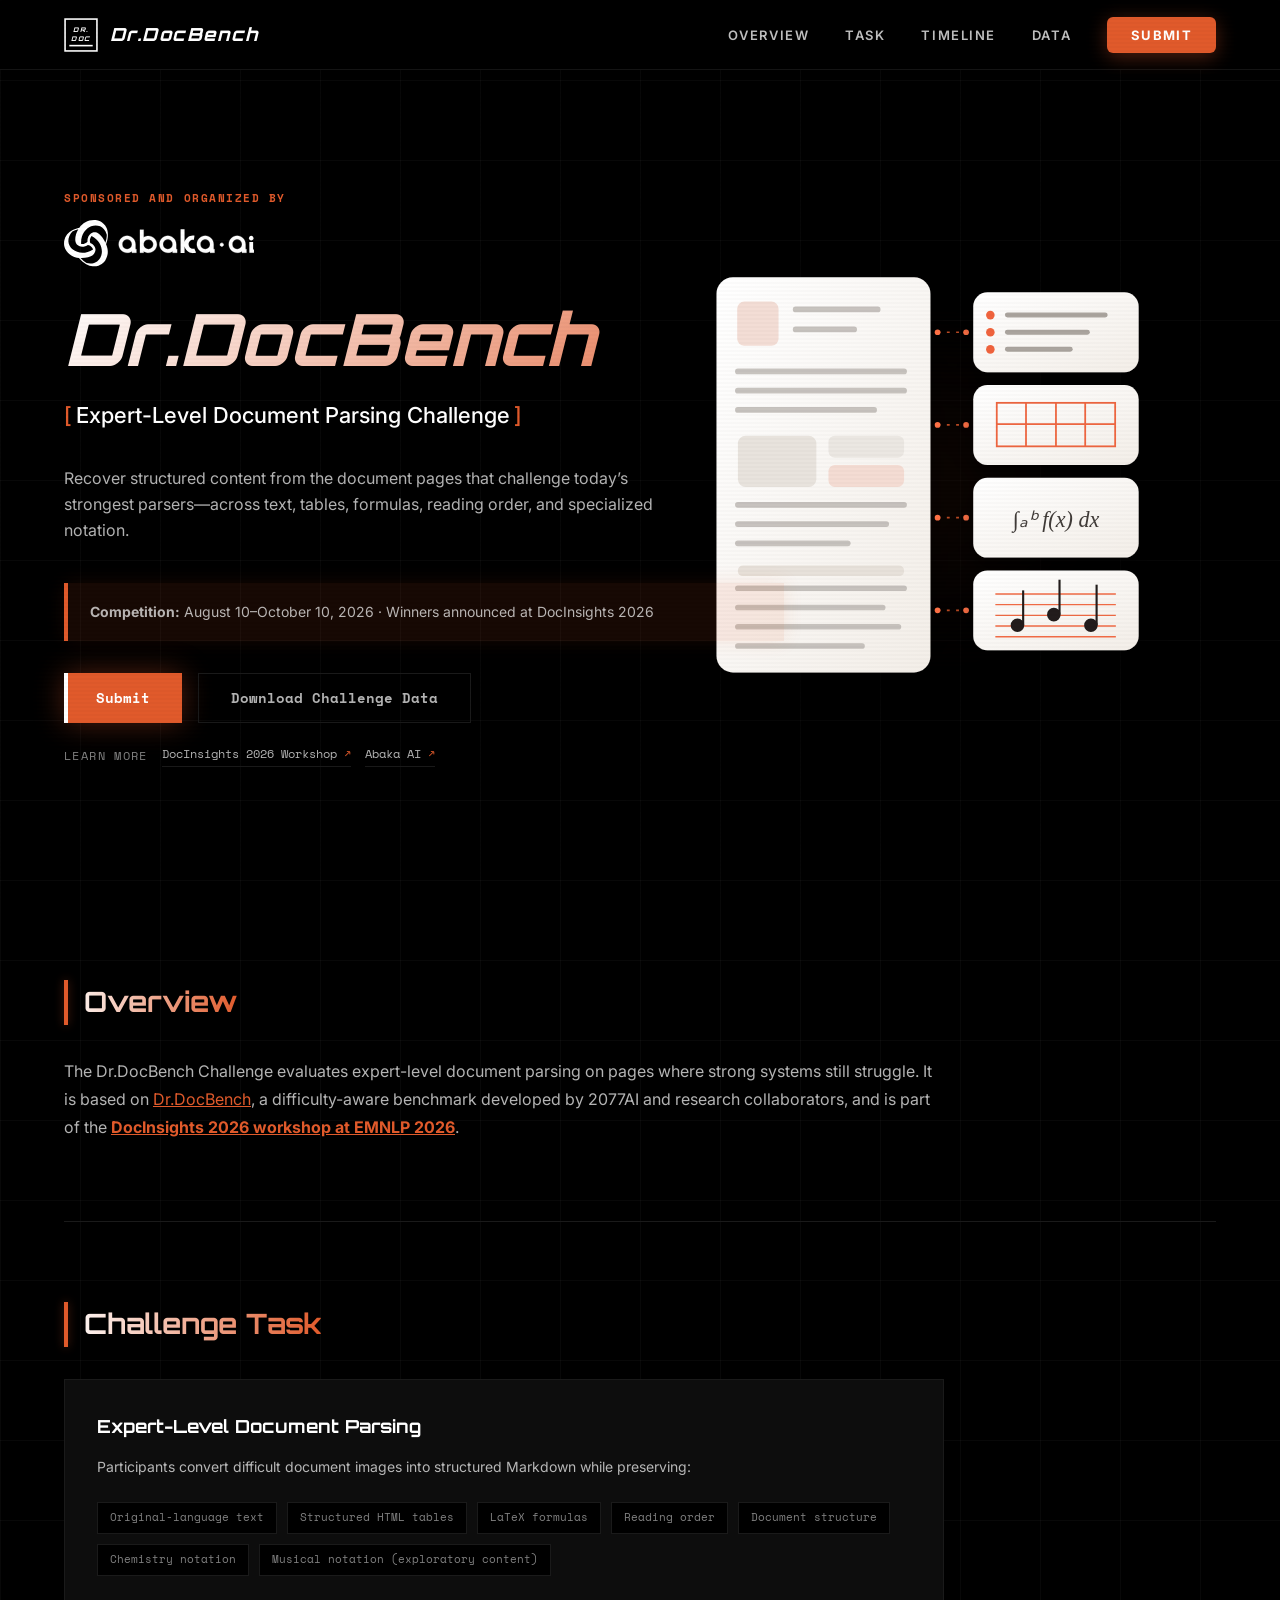
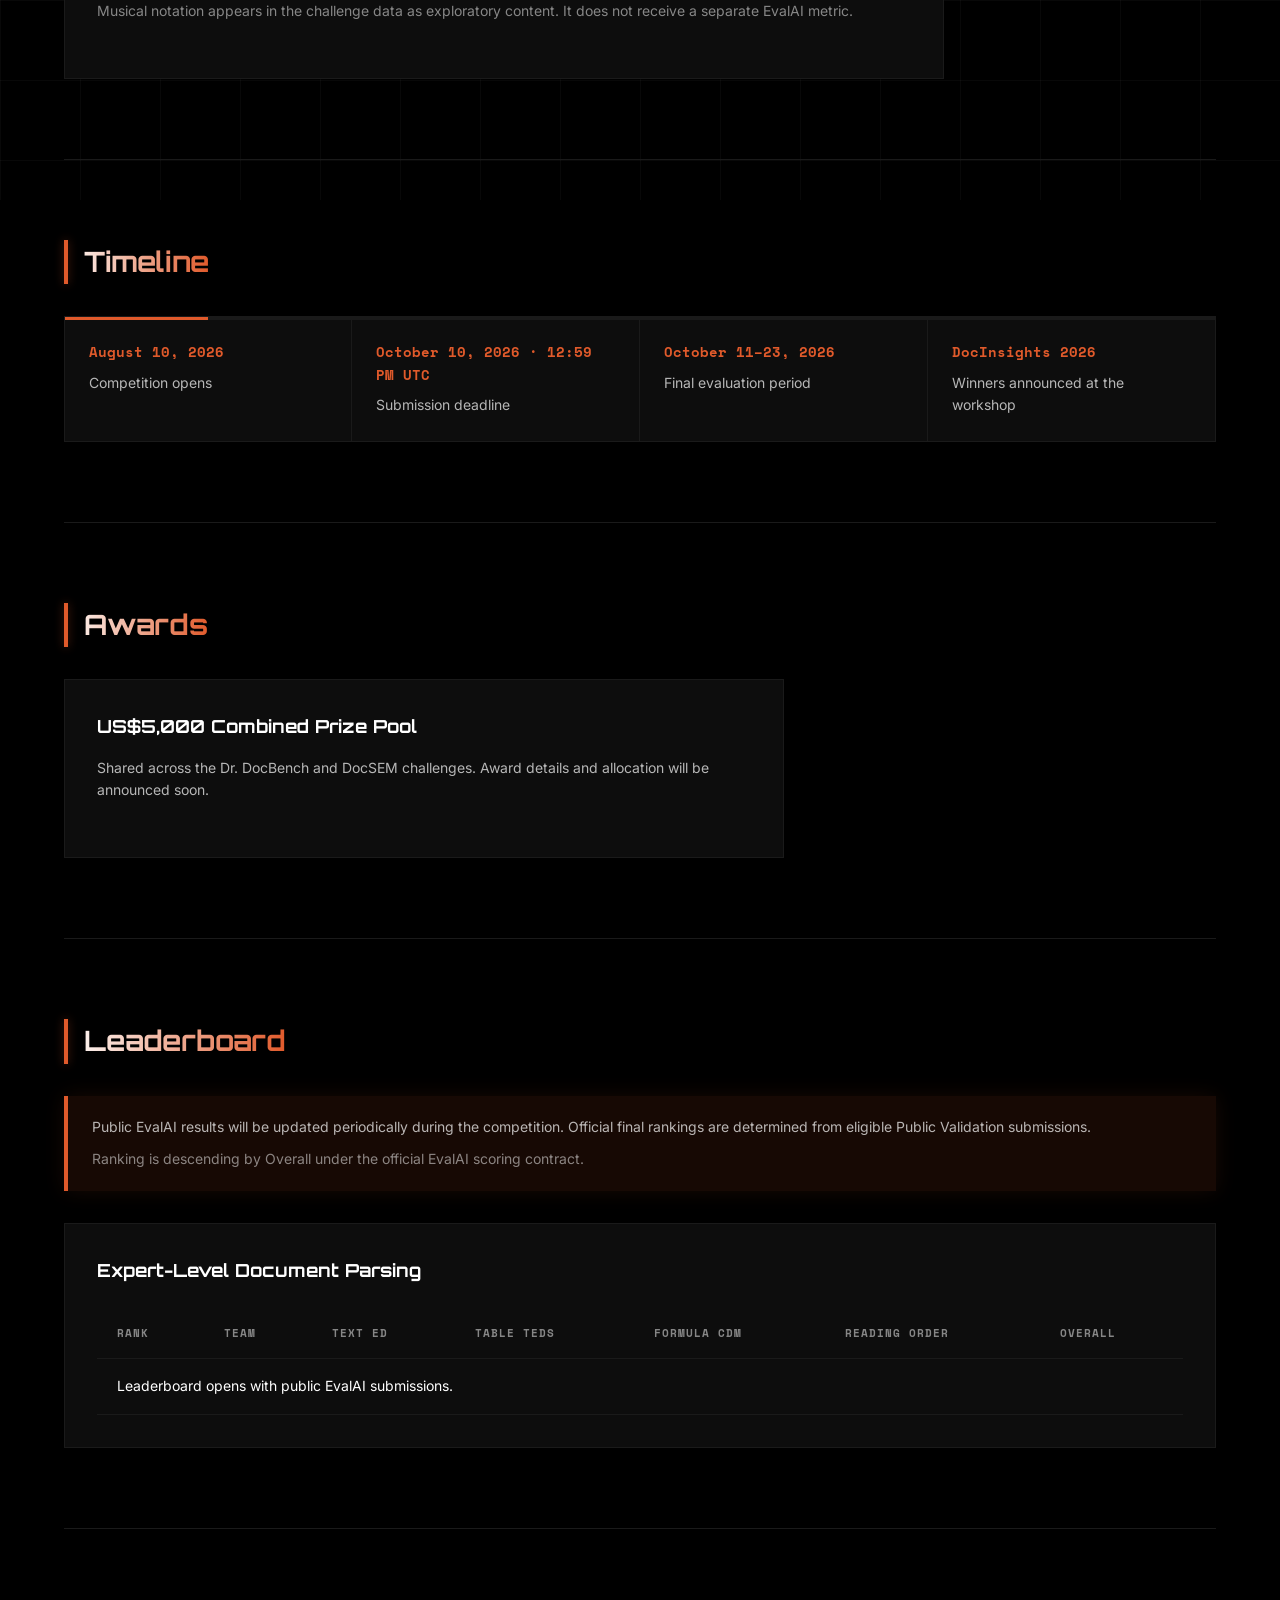
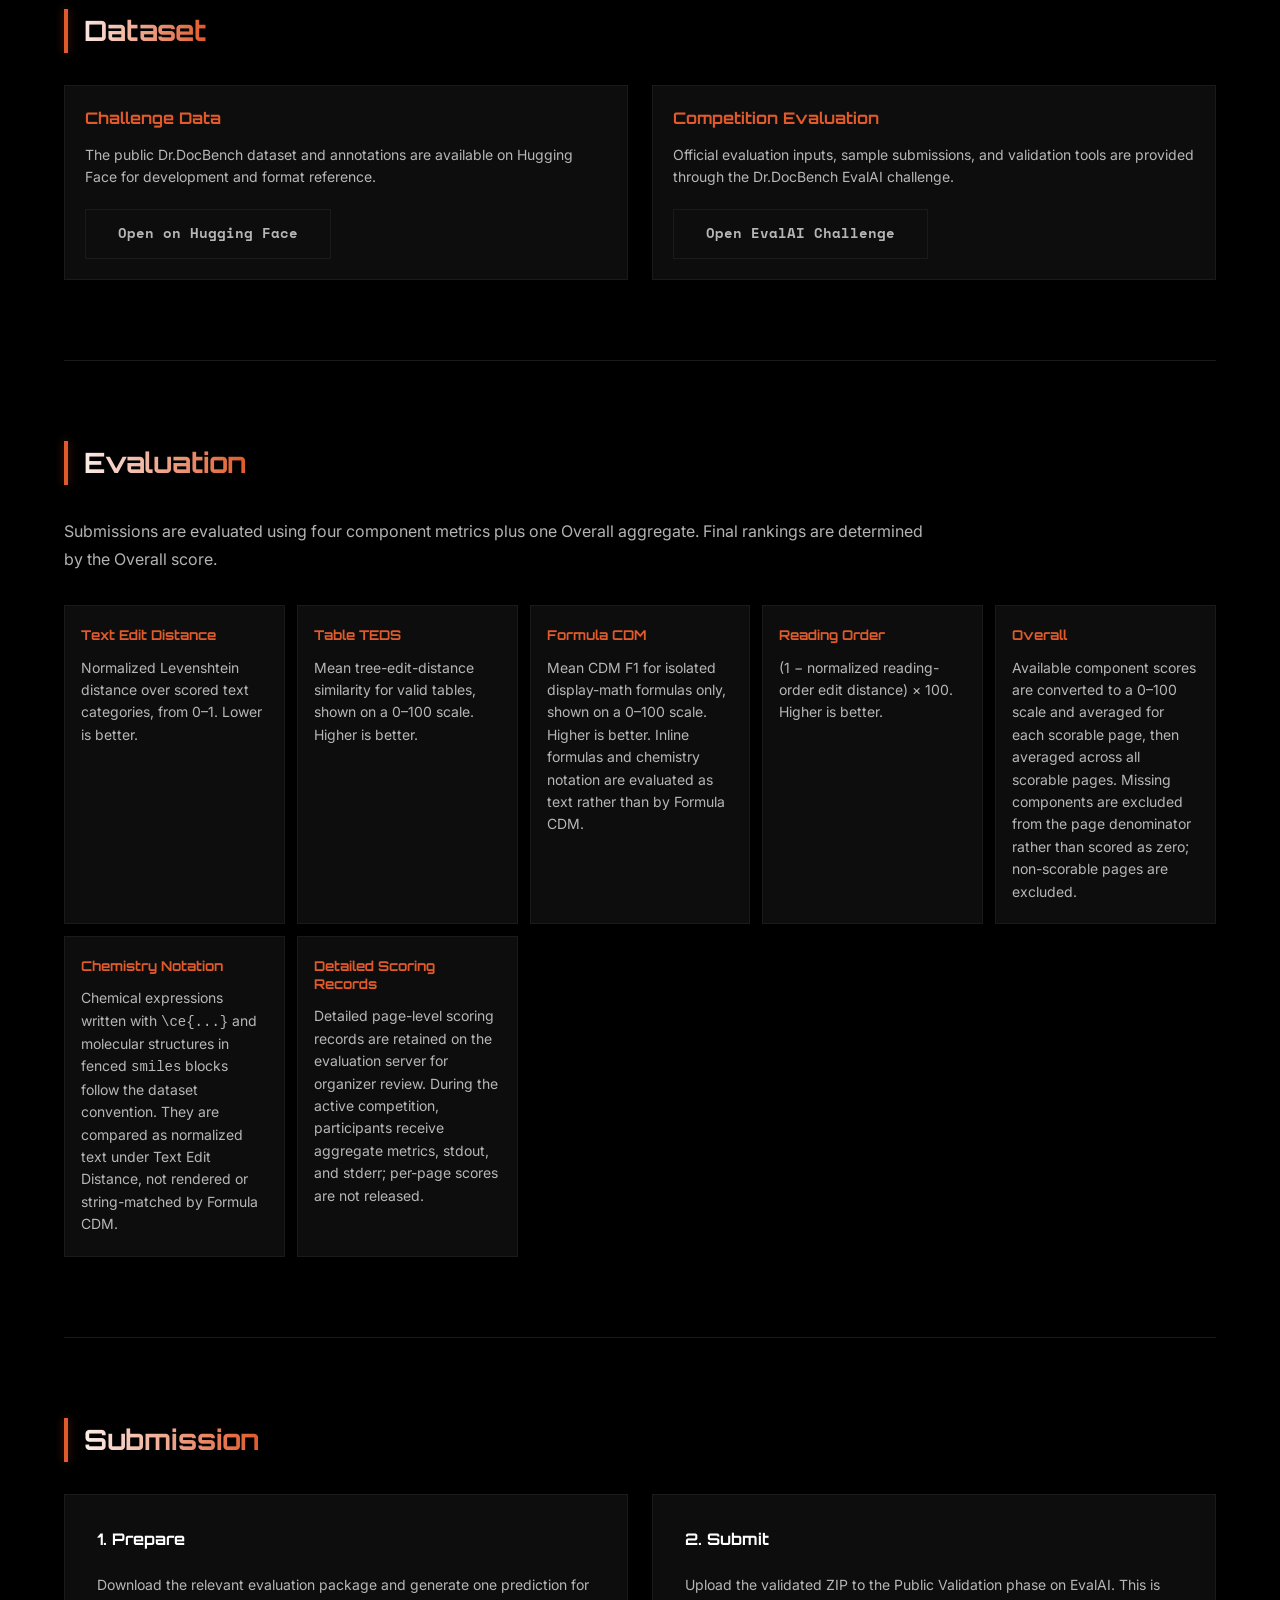
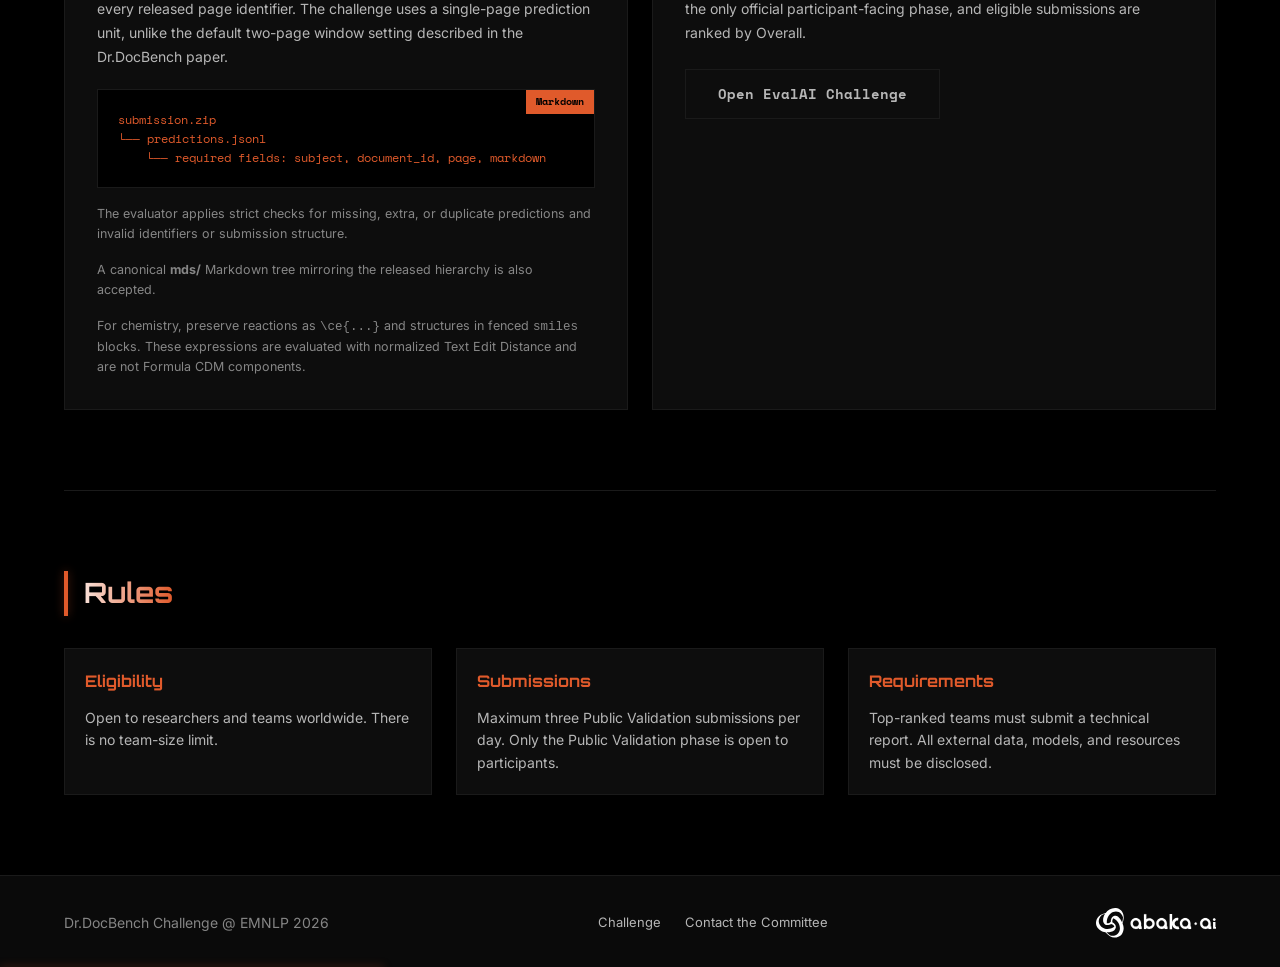
==== commit 0efcdb27: "Clarify chemistry scoring and public phase" ====
--- a/index.html
+++ b/index.html
@@ -1,353 +1,1599 @@
 <!DOCTYPE html>
 <html lang="en">
 <head>
-  <meta charset="UTF-8">
-  <meta name="viewport" content="width=device-width, initial-scale=1.0">
-  <meta name="description" content="Dr.DocBench Challenge at DocInsights 2026, co-located with EMNLP 2026 in Budapest, Hungary.">
-  <link rel="canonical" href="https://drdocbench-challenge.abaka-pages.com/">
-  <meta property="og:url" content="https://drdocbench-challenge.abaka-pages.com/">
-  <meta property="og:title" content="Dr.DocBench Challenge | DocInsights 2026">
-  <meta property="og:description" content="Expert-level document parsing shared task at DocInsights 2026.">
-  <title>Dr.DocBench Challenge | DocInsights 2026</title>
-  <link rel="icon" href="assets/images/circular_logo.png" type="image/png">
-  <link rel="preconnect" href="https://fonts.googleapis.com">
-  <link rel="preconnect" href="https://fonts.gstatic.com" crossorigin>
-  <link href="https://fonts.googleapis.com/css2?family=Inter:wght@400;500;600;700;800&amp;family=Source+Serif+4:wght@500;600;700&amp;display=swap" rel="stylesheet">
-  <link rel="stylesheet" href="assets/css/style.css">
+    <meta charset="UTF-8">
+    <meta name="viewport" content="width=device-width, initial-scale=1.0">
+    <title>Dr.DocBench Challenge | EMNLP 2026</title>
+    <meta name="description" content="Dr.DocBench Challenge — Expert-Level Document Parsing at EMNLP 2026">
+    <link rel="preconnect" href="https://fonts.googleapis.com">
+    <link rel="preconnect" href="https://fonts.gstatic.com" crossorigin>
+    <link href="https://fonts.googleapis.com/css2?family=Orbitron:wght@400;500;600;700;800;900&family=Space+Mono:wght@400;700&family=Inter:wght@400;500;600;700&display=swap" rel="stylesheet">
+    <style>
+        :root {
+            --bg-primary: #000000;
+            --bg-secondary: #0a0a0a;
+            --bg-card: #0d0d0d;
+            --text-primary: #ffffff;
+            --text-secondary: rgba(255, 255, 255, 0.7);
+            --text-muted: rgba(255, 255, 255, 0.5);
+            --accent: #E05A2B;
+            --accent-glow: rgba(224, 90, 43, 0.36);
+            --accent-dim: rgba(224, 90, 43, 0.10);
+            --border: #1a1a1a;
+            --grid-color: rgba(255, 255, 255, 0.03);
+        }
+
+        * { margin: 0; padding: 0; box-sizing: border-box; }
+        html { font-size: 10px; scroll-behavior: smooth; }
+
+        body {
+            font-family: 'Inter', -apple-system, BlinkMacSystemFont, sans-serif;
+            background: var(--bg-primary);
+            color: var(--text-primary);
+            line-height: 1.6;
+            font-size: 1.6rem;
+            overflow-x: hidden;
+        }
+
+        /* Skip to Content - Accessibility */
+        .skip-link {
+            position: absolute;
+            top: -100%;
+            left: 0;
+            background: var(--accent);
+            color: white;
+            padding: 1rem 2rem;
+            z-index: 10000;
+            transition: top 0.3s;
+        }
+        .skip-link:focus {
+            top: 0;
+        }
+
+        /* Animated Grid Background */
+        .grid-bg {
+            position: fixed;
+            top: 0; left: 0;
+            width: 200%; height: 200%;
+            background-image: 
+                linear-gradient(var(--grid-color) 1px, transparent 1px),
+                linear-gradient(90deg, var(--grid-color) 1px, transparent 1px);
+            background-size: 80px 80px;
+            pointer-events: none;
+            z-index: 0;
+            will-change: transform;
+            animation: gridMove 40s linear infinite;
+        }
+
+        @keyframes gridMove {
+            0% { transform: translate(0, 0); }
+            100% { transform: translate(-80px, -80px); }
+        }
+
+        /* Scan Line Effect */
+        .scanline {
+            position: fixed;
+            top: 0; left: 0;
+            width: 100%; height: 100%;
+            background: linear-gradient(
+                to bottom,
+                transparent 50%,
+                rgba(0, 0, 0, 0.015) 50%
+            );
+            background-size: 100% 4px;
+            pointer-events: none;
+            z-index: 9999;
+        }
+
+        /* Floating Particles */
+        .particles {
+            position: fixed;
+            top: 0; left: 0;
+            width: 100%; height: 100%;
+            pointer-events: none;
+            z-index: 1;
+            overflow: hidden;
+        }
+
+        .particle {
+            position: absolute;
+            width: 2px; height: 2px;
+            background: var(--accent);
+            border-radius: 50%;
+            opacity: 0;
+            will-change: transform, opacity;
+            animation: float 20s infinite;
+        }
+
+        @keyframes float {
+            0% { transform: translateY(100vh) translateX(0); opacity: 0; }
+            5% { opacity: 0.6; }
+            95% { opacity: 0.6; }
+            100% { transform: translateY(-10vh) translateX(30px); opacity: 0; }
+        }
+
+        /* Reduced Motion */
+        @media (prefers-reduced-motion: reduce) {
+            .grid-bg, .particle, .scanline, .hero-folder-visual, .hero-folder-object,
+            .parse-document, .parse-card, .parse-connector, .parse-node { animation: none; }
+            .music-note { animation: none; }
+            .hero h1, .hero-tagline, .hero-desc, .countdown, .btn-group, .hero-resources { animation: none; opacity: 1; }
+            .hero-folder-visual { opacity: .72; transform: translateY(-50%); }
+            * { transition-duration: 0.01ms !important; }
+        }
+
+        /* Header */
+        header {
+            position: fixed;
+            top: 0; width: 100%; height: 7rem;
+            background: rgba(0, 0, 0, 0.95);
+            backdrop-filter: blur(24px);
+            -webkit-backdrop-filter: blur(24px);
+            border-bottom: 1px solid rgba(255, 255, 255, 0.08);
+            display: flex;
+            align-items: center;
+            justify-content: space-between;
+            padding: 0 6.4rem;
+            z-index: 1000;
+        }
+
+        .logo {
+            display: flex;
+            align-items: center;
+            gap: 1.2rem;
+            text-decoration: none;
+            color: var(--text-primary);
+            font-family: 'Orbitron', sans-serif;
+            font-size: 1.8rem;
+            font-weight: 800;
+            font-style: italic;
+            letter-spacing: 0.08em;
+            transition: all 0.3s;
+        }
+
+        .logo:hover, .logo:focus {
+            text-shadow: 0 0 20px var(--accent-glow);
+            outline: none;
+        }
+
+        .logo-icon-svg {
+            width: 3.4rem;
+            height: 3.4rem;
+        }
+
+        /* Desktop Nav */
+        .nav-desktop {
+            display: flex;
+            list-style: none;
+            gap: 3.6rem;
+            align-items: center;
+        }
+
+        .nav-desktop a {
+            color: rgba(255, 255, 255, 0.75);
+            text-decoration: none;
+            font-family: 'Inter', sans-serif;
+            font-size: 1.3rem;
+            font-weight: 600;
+            transition: all 0.3s;
+            letter-spacing: 0.12em;
+            text-transform: uppercase;
+            position: relative;
+            padding: 0.8rem 0;
+        }
+
+        .nav-desktop a::after {
+            content: '';
+            position: absolute;
+            bottom: 0; left: 50%;
+            width: 0; height: 2px;
+            background: var(--accent);
+            transition: all 0.3s;
+            transform: translateX(-50%);
+        }
+
+        .nav-desktop a:hover,
+        .nav-desktop a:focus { color: #ffffff; outline: none; }
+        .nav-desktop a:hover::after,
+        .nav-desktop a:focus::after { width: 100%; }
+
+        .nav-desktop a:focus-visible {
+            outline: 2px solid var(--accent);
+            outline-offset: 4px;
+        }
+
+        .nav-desktop a.highlight {
+            color: #ffffff;
+            background: var(--accent);
+            border: none;
+            padding: 1rem 2.4rem;
+            border-radius: 6px;
+            font-weight: 700;
+            letter-spacing: 0.1em;
+            transition: all 0.3s;
+            box-shadow: 0 4px 20px var(--accent-glow);
+            animation: btnGlow 2s ease-in-out infinite;
+        }
+
+        @keyframes btnGlow {
+            0%, 100% { box-shadow: 0 4px 20px var(--accent-glow); }
+            50% { box-shadow: 0 4px 35px var(--accent-glow), 0 0 60px var(--accent-dim); }
+        }
+
+        .nav-desktop a.highlight::after { display: none; }
+
+        .nav-desktop a.highlight:hover,
+        .nav-desktop a.highlight:focus {
+            background: #6B6BFF;
+            transform: translateY(-2px);
+            box-shadow: 0 6px 30px var(--accent-glow);
+        }
+
+        /* Mobile Menu Toggle */
+        .menu-toggle {
+            display: none;
+            flex-direction: column;
+            justify-content: center;
+            align-items: center;
+            width: 4.4rem;
+            height: 4.4rem;
+            background: transparent;
+            border: 1px solid var(--border);
+            cursor: pointer;
+            z-index: 1001;
+            transition: all 0.3s;
+        }
+
+        .menu-toggle:hover,
+        .menu-toggle:focus {
+            border-color: var(--accent);
+            outline: none;
+        }
+
+        .menu-toggle span {
+            display: block;
+            width: 2rem;
+            height: 2px;
+            background: var(--text-primary);
+            transition: all 0.3s;
+            margin: 3px 0;
+        }
+
+        .menu-toggle.active span:nth-child(1) {
+            transform: rotate(45deg) translate(5px, 5px);
+        }
+        .menu-toggle.active span:nth-child(2) {
+            opacity: 0;
+        }
+        .menu-toggle.active span:nth-child(3) {
+            transform: rotate(-45deg) translate(5px, -5px);
+        }
+
+        /* Mobile Nav */
+        .nav-mobile {
+            display: none;
+            position: fixed;
+            top: 0;
+            right: -100%;
+            width: 80%;
+            max-width: 32rem;
+            height: 100vh;
+            background: rgba(10, 10, 10, 0.98);
+            backdrop-filter: blur(20px);
+            -webkit-backdrop-filter: blur(20px);
+            padding: 10rem 3rem 3rem;
+            transition: right 0.4s cubic-bezier(0.23, 1, 0.32, 1);
+            z-index: 999;
+            border-left: 1px solid var(--border);
+        }
+
+        .nav-mobile.active {
+            right: 0;
+        }
+
+        .nav-mobile ul {
+            list-style: none;
+            display: flex;
+            flex-direction: column;
+            gap: 0;
+        }
+
+        .nav-mobile a {
+            display: block;
+            color: var(--text-secondary);
+            text-decoration: none;
+            font-family: 'Inter', sans-serif;
+            font-size: 1.6rem;
+            font-weight: 600;
+            letter-spacing: 0.1em;
+            text-transform: uppercase;
+            padding: 2rem 0;
+            border-bottom: 1px solid var(--border);
+            transition: all 0.3s;
+        }
+
+        .nav-mobile a:hover,
+        .nav-mobile a:focus {
+            color: var(--text-primary);
+            padding-left: 1rem;
+            border-color: var(--accent);
+        }
+
+        .nav-mobile a.highlight {
+            color: var(--accent);
+            margin-top: 2rem;
+            text-align: center;
+            background: var(--accent-dim);
+            border: 1px solid var(--accent);
+            padding: 1.6rem;
+        }
+
+        /* Mobile Overlay */
+        .nav-overlay {
+            display: none;
+            position: fixed;
+            inset: 0;
+            background: rgba(0, 0, 0, 0.6);
+            z-index: 998;
+            opacity: 0;
+            transition: opacity 0.3s;
+        }
+
+        .nav-overlay.active {
+            opacity: 1;
+        }
+
+        /* Hero */
+        .hero {
+            min-height: 100vh;
+            display: flex;
+            flex-direction: column;
+            justify-content: center;
+            padding: 12rem 6.4rem 6.4rem;
+            position: relative;
+            z-index: 2;
+        }
+
+        .hero-content {
+            position: relative;
+            z-index: 1;
+            width: 100%;
+            max-width: 80rem;
+        }
+
+        .hero-folder-visual {
+            position: absolute;
+            z-index: 0;
+            top: 53%;
+            right: clamp(6rem, 8vw, 13rem);
+            width: clamp(40rem, 39vw, 62rem);
+            aspect-ratio: 1;
+            pointer-events: none;
+            opacity: 0;
+            animation: folderReveal 1.1s cubic-bezier(.2, .8, .2, 1) .35s forwards;
+        }
+
+        .hero-folder-visual::after {
+            content: '';
+            position: absolute;
+            inset: 17% 12% 12%;
+            z-index: -1;
+            border-radius: 50%;
+            background: radial-gradient(circle, rgba(224, 90, 43, .1), transparent 70%);
+            filter: blur(32px);
+        }
+
+        .hero-folder-object {
+            display: block;
+            width: 100%;
+            height: 100%;
+            animation: folderFloat 7s ease-in-out infinite;
+            transform-origin: 54% 55%;
+            overflow: visible;
+            filter: drop-shadow(0 28px 58px rgba(0, 0, 0, .58));
+        }
+
+        .parse-document {
+            animation: documentBreathe 5.8s ease-in-out infinite;
+            transform-origin: center;
+        }
+
+        .parse-card {
+            transform-box: fill-box;
+            transform-origin: center;
+            animation: cardDrift 5.6s ease-in-out infinite;
+        }
+
+        .parse-card-2 { animation-delay: -.9s; }
+        .parse-card-3 { animation-delay: -1.8s; }
+        .parse-card-4 { animation-delay: -2.7s; }
+
+        .parse-connector {
+            stroke-dasharray: 4 9;
+            animation: connectorFlow 2.4s linear infinite;
+        }
+
+        .parse-node {
+            animation: nodePulse 2.4s ease-in-out infinite;
+            transform-box: fill-box;
+            transform-origin: center;
+        }
+
+        .music-note {
+            fill: #211d1b;
+            stroke: #211d1b;
+            transform-box: fill-box;
+            transform-origin: center;
+            animation: noteIlluminate 3.6s ease-in-out infinite;
+        }
+
+        .music-note-2 { animation-delay: 1.2s; }
+        .music-note-3 { animation-delay: 2.4s; }
+
+        @keyframes folderReveal {
+            from { opacity: 0; transform: translate3d(36px, -44%, 0) scale(.94); }
+            to { opacity: 1; transform: translate3d(0, -50%, 0) scale(1); }
+        }
+
+        @keyframes folderFloat {
+            0%, 100% { transform: translate3d(0, -6px, 0); }
+            50% { transform: translate3d(0, 8px, 0); }
+        }
+
+        @keyframes documentBreathe {
+            0%, 100% { filter: drop-shadow(0 0 12px rgba(224, 90, 43, .08)); }
+            50% { filter: drop-shadow(0 0 24px rgba(224, 90, 43, .2)); }
+        }
+
+        @keyframes cardDrift {
+            0%, 100% { transform: translateY(-2px); }
+            50% { transform: translateY(5px); }
+        }
+
+        @keyframes connectorFlow { to { stroke-dashoffset: -26; } }
+
+        @keyframes nodePulse {
+            0%, 100% { opacity: .45; transform: scale(.8); }
+            50% { opacity: 1; transform: scale(1.25); }
+        }
+
+        @keyframes noteIlluminate {
+            0%, 18%, 100% {
+                fill: #211d1b;
+                stroke: #211d1b;
+                filter: drop-shadow(0 0 0 rgba(239, 107, 69, 0));
+                transform: translateY(0) scale(1);
+            }
+            30%, 48% {
+                fill: #ff7146;
+                stroke: #ff7146;
+                filter: drop-shadow(0 0 7px rgba(255, 113, 70, .72));
+                transform: translateY(-2px) scale(1.06);
+            }
+            62% {
+                fill: #211d1b;
+                stroke: #211d1b;
+                filter: drop-shadow(0 0 0 rgba(239, 107, 69, 0));
+                transform: translateY(0) scale(1);
+            }
+        }
+
+        .hero-sponsor {
+            display: flex;
+            flex-direction: column;
+            align-items: flex-start;
+            gap: 1.2rem;
+            margin-bottom: 3.2rem;
+            opacity: 0;
+            animation: fadeInUp 0.7s ease forwards;
+        }
+
+        .hero-sponsor-label {
+            font-family: 'Space Mono', monospace;
+            color: var(--accent);
+            font-size: 1.1rem;
+            font-weight: 700;
+            letter-spacing: 0.14em;
+            text-transform: uppercase;
+        }
+
+        .hero-sponsor-logo {
+            display: block;
+            width: clamp(14rem, 18vw, 19rem);
+            height: auto;
+        }
+
+        .hero h1 {
+            font-family: 'Orbitron', sans-serif;
+            font-size: clamp(4rem, 8vw, 7.2rem);
+            font-weight: 800;
+            font-style: italic;
+            line-height: 1.1;
+            margin-bottom: 2rem;
+            background: linear-gradient(135deg, #fff 0%, #E05A2B 100%);
+            -webkit-background-clip: text;
+            -webkit-text-fill-color: transparent;
+            background-clip: text;
+            animation: fadeInUp 0.8s ease forwards, glowPulse 3s ease-in-out infinite 0.8s;
+            opacity: 0;
+        }
+
+        @keyframes glowPulse {
+            0%, 100% { filter: drop-shadow(0 0 20px var(--accent-glow)); }
+            50% { filter: drop-shadow(0 0 40px var(--accent-glow)); }
+        }
+
+        .hero-tagline {
+            display: inline-flex;
+            font-family: 'Inter', sans-serif;
+            font-size: clamp(1.6rem, 3vw, 2.2rem);
+            font-weight: 500;
+            margin-bottom: 3.2rem;
+            opacity: 0;
+            animation: fadeInUp 0.8s ease forwards 0.2s;
+        }
+
+        .hero-tagline::before { content: '['; margin-right: 0.4rem; color: var(--accent); }
+        .hero-tagline::after { content: ']'; margin-left: 0.4rem; color: var(--accent); }
+
+        @keyframes fadeInUp {
+            from { opacity: 0; transform: translateY(30px); }
+            to { opacity: 1; transform: translateY(0); }
+        }
+
+        .hero-desc {
+            font-size: 1.6rem;
+            color: var(--text-secondary);
+            max-width: 60rem;
+            line-height: 2.6rem;
+            margin-bottom: 4rem;
+            opacity: 0;
+            animation: fadeInUp 0.8s ease forwards 0.4s;
+        }
+
+        /* Countdown */
+        .countdown {
+            display: flex;
+            gap: 3rem;
+            margin-bottom: 4rem;
+            opacity: 0;
+            animation: fadeInUp 0.8s ease forwards 0.6s;
+            flex-wrap: wrap;
+        }
+
+        .countdown-item { text-align: left; }
+
+        .countdown-item .number {
+            font-family: 'Orbitron', sans-serif;
+            font-size: clamp(3.6rem, 6vw, 5.6rem);
+            font-weight: 700;
+            line-height: 1;
+            background: linear-gradient(180deg, #fff 0%, var(--accent) 100%);
+            -webkit-background-clip: text;
+            -webkit-text-fill-color: transparent;
+            background-clip: text;
+        }
+
+        .countdown-item .label {
+            font-family: 'Space Mono', monospace;
+            font-size: 1.2rem;
+            color: var(--text-muted);
+            text-transform: uppercase;
+            letter-spacing: 0.2rem;
+            margin-top: 0.8rem;
+        }
+
+        /* Buttons */
+        .btn-2077 {
+            display: inline-flex;
+            align-items: center;
+            justify-content: center;
+            min-height: 5rem;
+            padding: 0 3.2rem;
+            background: var(--accent);
+            color: var(--text-primary);
+            text-decoration: none;
+            font-family: 'Space Mono', monospace;
+            font-size: 1.4rem;
+            font-weight: 700;
+            position: relative;
+            transition: all 0.3s;
+            border: none;
+            cursor: pointer;
+            overflow: hidden;
+            box-shadow: 0 0 30px var(--accent-glow);
+        }
+
+        .btn-2077::before {
+            content: '';
+            position: absolute;
+            left: 0; top: 0;
+            width: 4px; height: 100%;
+            background: var(--text-primary);
+        }
+
+        .btn-2077::after {
+            content: '';
+            position: absolute;
+            top: 0; left: -100%;
+            width: 100%; height: 100%;
+            background: linear-gradient(90deg, transparent, rgba(255,255,255,0.2), transparent);
+            transition: left 0.5s;
+        }
+
+        .btn-2077:hover::after,
+        .btn-2077:focus::after { left: 100%; }
+        .btn-2077:hover,
+        .btn-2077:focus { box-shadow: 0 0 50px var(--accent-glow); transform: translateY(-2px); outline: none; }
+
+        .btn-2077:focus-visible {
+            outline: 2px solid white;
+            outline-offset: 4px;
+        }
+
+        .btn-outline {
+            background: transparent;
+            border: 1px solid var(--border);
+            color: var(--text-secondary);
+            box-shadow: none;
+        }
+
+        .btn-outline::before { display: none; }
+        .btn-outline:hover,
+        .btn-outline:focus { 
+            border-color: var(--accent); 
+            color: var(--text-primary); 
+            background: var(--accent-dim);
+            box-shadow: 0 0 30px var(--accent-glow);
+        }
+
+        .btn-group { 
+            display: flex; 
+            gap: 1.6rem;
+            flex-wrap: wrap;
+            opacity: 0;
+            animation: fadeInUp 0.8s ease forwards 0.8s;
+        }
+
+        .hero-resources {
+            display: flex;
+            align-items: center;
+            gap: 1.4rem;
+            flex-wrap: wrap;
+            margin-top: 2.2rem;
+            font-family: 'Space Mono', monospace;
+            font-size: 1.15rem;
+            opacity: 0;
+            animation: fadeInUp 0.8s ease forwards 1s;
+        }
+
+        .hero-resources-label {
+            color: var(--text-muted);
+            text-transform: uppercase;
+            letter-spacing: 0.12em;
+        }
+
+        .hero-resources a {
+            color: var(--text-secondary);
+            text-decoration: none;
+            border-bottom: 1px solid var(--border);
+            padding-bottom: 0.2rem;
+            transition: color 0.2s ease, border-color 0.2s ease;
+        }
+
+        .hero-resources a::after {
+            content: ' ↗';
+            color: var(--accent);
+        }
+
+        .hero-resources a:hover,
+        .hero-resources a:focus {
+            color: var(--accent);
+            border-color: var(--accent);
+        }
+
+        /* Section Styles */
+        .section-title {
+            display: inline-flex;
+            font-family: 'Orbitron', sans-serif;
+            font-size: clamp(2rem, 4vw, 2.8rem);
+            font-weight: 700;
+            margin-bottom: 3.2rem;
+            position: relative;
+            padding-left: 2rem;
+            background: linear-gradient(90deg, #fff 0%, var(--accent) 100%);
+            -webkit-background-clip: text;
+            -webkit-text-fill-color: transparent;
+            background-clip: text;
+        }
+
+        .section-title::before {
+            content: '';
+            position: absolute;
+            left: 0;
+            width: 4px; height: 100%;
+            background: var(--accent);
+            box-shadow: 0 0 10px var(--accent-glow);
+        }
+
+        /* Scroll Animation */
+        .animate-on-scroll {
+            opacity: 0;
+            transform: translateY(30px);
+            transition: opacity 0.6s ease, transform 0.6s ease;
+        }
+
+        .animate-on-scroll.visible {
+            opacity: 1;
+            transform: translateY(0);
+        }
+
+        .animate-on-scroll.delay-1 { transition-delay: 0.1s; }
+        .animate-on-scroll.delay-2 { transition-delay: 0.2s; }
+        .animate-on-scroll.delay-3 { transition-delay: 0.3s; }
+
+        /* Main */
+        main {
+            padding: 0 6.4rem;
+            position: relative;
+            z-index: 2;
+        }
+
+        section {
+            padding: 8rem 0;
+            border-top: 1px solid var(--border);
+            scroll-margin-top: 8rem;
+        }
+
+        #overview { border-top: none; }
+
+        /* Track Cards */
+        .tracks-grid {
+            display: grid;
+            grid-template-columns: repeat(auto-fit, minmax(28rem, 1fr));
+            gap: 2.4rem;
+        }
+
+        .track-card {
+            background: var(--bg-card);
+            border: 1px solid var(--border);
+            padding: 3.2rem;
+            position: relative;
+            transition: all 0.4s cubic-bezier(0.175, 0.885, 0.32, 1.275);
+        }
+
+        .track-card::before {
+            content: '';
+            position: absolute;
+            top: 0; left: 0;
+            width: 0; height: 3px;
+            background: linear-gradient(90deg, var(--accent), transparent);
+            transition: width 0.4s;
+        }
+
+        .track-card::after {
+            content: '';
+            position: absolute;
+            inset: 0;
+            background: linear-gradient(135deg, var(--accent-dim) 0%, transparent 50%);
+            opacity: 0;
+            transition: opacity 0.4s;
+            pointer-events: none;
+        }
+
+        .track-card:hover,
+        .track-card:focus-within {
+            transform: translateY(-8px);
+            border-color: var(--accent);
+            box-shadow: 0 20px 40px rgba(224, 90, 43, 0.16);
+        }
+
+        .track-card:hover::before,
+        .track-card:focus-within::before { width: 100%; }
+        .track-card:hover::after,
+        .track-card:focus-within::after { opacity: 1; }
+
+        .track-number {
+            font-family: 'Space Mono', monospace;
+            font-size: 1.2rem;
+            color: var(--accent);
+            font-weight: 700;
+            letter-spacing: 0.1rem;
+            margin-bottom: 1.2rem;
+            position: relative;
+            z-index: 1;
+        }
+
+        .track-card h3 {
+            font-family: 'Orbitron', sans-serif;
+            font-size: 1.8rem;
+            font-weight: 700;
+            margin-bottom: 1.6rem;
+            position: relative;
+            z-index: 1;
+        }
+
+        .track-card p {
+            font-size: 1.4rem;
+            color: var(--text-secondary);
+            line-height: 2.2rem;
+            margin-bottom: 2.4rem;
+            position: relative;
+            z-index: 1;
+        }
+
+        .track-metrics { display: flex; gap: 1rem; flex-wrap: wrap; position: relative; z-index: 1; }
+
+        .metric-tag {
+            background: var(--bg-primary);
+            border: 1px solid var(--border);
+            padding: 0.6rem 1.2rem;
+            font-family: 'Space Mono', monospace;
+            font-size: 1.1rem;
+            color: var(--text-muted);
+            transition: all 0.3s;
+        }
+
+        .track-card:hover .metric-tag {
+            border-color: var(--accent);
+            color: var(--accent);
+        }
+
+        /* Timeline */
+        .timeline {
+            display: grid;
+            grid-template-columns: repeat(auto-fit, minmax(20rem, 1fr));
+            gap: 0;
+        }
+
+        .timeline-item {
+            position: relative;
+            padding: 2.4rem;
+            background: var(--bg-card);
+            border: 1px solid var(--border);
+            transition: all 0.3s;
+        }
+
+        @media (min-width: 769px) {
+            .timeline-item { border-left: none; }
+            .timeline-item:first-child { border-left: 1px solid var(--border); }
+        }
+
+        .timeline-item::before {
+            content: '';
+            position: absolute;
+            top: 0; left: 0; right: 0;
+            height: 3px;
+            background: var(--border);
+            transition: all 0.3s;
+        }
+
+        .timeline-item.completed::before { 
+            background: var(--accent);
+            box-shadow: 0 0 10px var(--accent-glow);
+        }
+
+        .timeline-item.current::before {
+            background: linear-gradient(90deg, var(--accent) 50%, var(--border) 50%);
+            animation: pulse 2s ease-in-out infinite;
+        }
+
+        .timeline-item:hover,
+        .timeline-item:focus-within {
+            background: var(--bg-secondary);
+            border-color: var(--accent);
+        }
+
+        @keyframes pulse { 0%, 100% { opacity: 1; } 50% { opacity: 0.5; } }
+
+        .timeline-date {
+            font-family: 'Space Mono', monospace;
+            font-size: 1.4rem;
+            color: var(--accent);
+            font-weight: 700;
+            margin-bottom: 0.8rem;
+        }
+
+        .timeline-event {
+            font-size: 1.4rem;
+            color: var(--text-secondary);
+        }
+
+        /* Leaderboard */
+        .leaderboard-card {
+            background: var(--bg-card);
+            border: 1px solid var(--border);
+            padding: 3.2rem;
+            overflow-x: auto;
+        }
+
+        .leaderboard-header {
+            display: flex;
+            justify-content: space-between;
+            align-items: center;
+            margin-bottom: 2.4rem;
+        }
+
+        .leaderboard-header h3 {
+            font-family: 'Orbitron', sans-serif;
+            font-size: 1.8rem;
+            font-weight: 700;
+        }
+
+        .leaderboard-table {
+            width: 100%;
+            border-collapse: collapse;
+            min-width: 50rem;
+        }
+
+        .leaderboard-table th,
+        .leaderboard-table td {
+            padding: 1.6rem 2rem;
+            text-align: left;
+            border-bottom: 1px solid var(--border);
+        }
+
+        .leaderboard-table th {
+            font-family: 'Space Mono', monospace;
+            font-size: 1.1rem;
+            color: var(--text-muted);
+            font-weight: 700;
+            text-transform: uppercase;
+            letter-spacing: 0.1rem;
+        }
+
+        .leaderboard-sort {
+            display: inline-flex;
+            align-items: center;
+            gap: 0.6rem;
+            background: transparent;
+            border: none;
+            color: inherit;
+            font: inherit;
+            text-transform: inherit;
+            letter-spacing: inherit;
+            padding: 0;
+            cursor: pointer;
+        }
+
+        .leaderboard-sort:hover,
+        .leaderboard-sort:focus {
+            color: var(--accent);
+            outline: none;
+        }
+
+        .sort-indicator {
+            font-size: 1rem;
+            color: var(--text-muted);
+            min-width: 1.2rem;
+            display: inline-block;
+        }
+
+        .leaderboard-sort.active .sort-indicator {
+            color: var(--accent);
+        }
+
+        .leaderboard-table th.sorted-column,
+        .leaderboard-table td.sorted-column {
+            background: rgba(0, 255, 157, 0.08);
+        }
+
+        .leaderboard-table th.sorted-column {
+            box-shadow: inset 0 -2px 0 var(--accent);
+        }
+
+        .leaderboard-table td { font-size: 1.4rem; }
+        .leaderboard-table tr { transition: all 0.3s; }
+        .leaderboard-table tbody tr:hover { background: var(--bg-secondary); }
+
+        .rank-badge {
+            display: inline-flex;
+            align-items: center;
+            justify-content: center;
+            width: 3.2rem; height: 3.2rem;
+            font-family: 'Orbitron', sans-serif;
+            font-weight: 700;
+            font-size: 1.4rem;
+        }
+
+        .rank-1 { background: linear-gradient(135deg, #FFD700, #FFA500); color: #000; box-shadow: 0 0 15px rgba(255, 215, 0, 0.5); }
+        .rank-2 { background: linear-gradient(135deg, #E8E8E8, #A0A0A0); color: #000; }
+        .rank-3 { background: linear-gradient(135deg, #CD7F32, #8B4513); color: #fff; }
+
+        .score {
+            font-family: 'Space Mono', monospace;
+            color: var(--accent);
+            font-weight: 700;
+        }
+
+        /* Info Box */
+        .info-box {
+            background: var(--accent-dim);
+            border-left: 4px solid var(--accent);
+            padding: 2rem 2.4rem;
+            margin-bottom: 2.4rem;
+            box-shadow: 0 0 20px var(--accent-dim);
+        }
+
+        .info-box p {
+            font-size: 1.4rem;
+            color: var(--text-secondary);
+        }
+
+        .info-box a {
+            color: var(--accent);
+            text-decoration: underline;
+        }
+
+        /* Code Block */
+        .code-block {
+            background: var(--bg-primary);
+            border: 1px solid var(--border);
+            padding: 2rem;
+            font-family: 'Space Mono', monospace;
+            font-size: 1.2rem;
+            color: var(--accent);
+            overflow-x: auto;
+            white-space: pre;
+            position: relative;
+        }
+
+        .code-block::before {
+            content: 'Markdown';
+            position: absolute;
+            top: 0; right: 0;
+            background: var(--accent);
+            color: var(--bg-primary);
+            padding: 0.4rem 1rem;
+            font-size: 1rem;
+            font-weight: 700;
+        }
+
+        /* Submit */
+        .submit-grid {
+            display: grid;
+            grid-template-columns: repeat(auto-fit, minmax(30rem, 1fr));
+            gap: 2.4rem;
+        }
+
+        .submit-card {
+            background: var(--bg-card);
+            border: 1px solid var(--border);
+            padding: 3.2rem;
+            transition: all 0.3s;
+        }
+
+        .submit-card:hover,
+        .submit-card:focus-within {
+            border-color: var(--accent);
+        }
+
+        .submit-card h3 {
+            font-family: 'Orbitron', sans-serif;
+            font-size: 1.6rem;
+            font-weight: 700;
+            margin-bottom: 2rem;
+        }
+
+        .submit-card ol {
+            list-style: none;
+            counter-reset: step;
+        }
+
+        .submit-card ol li {
+            counter-increment: step;
+            font-size: 1.4rem;
+            color: var(--text-secondary);
+            padding: 1.2rem 0 1.2rem 4rem;
+            position: relative;
+            border-bottom: 1px solid var(--border);
+            transition: all 0.3s;
+        }
+
+        .submit-card ol li:hover {
+            color: var(--text-primary);
+            padding-left: 4.5rem;
+        }
+
+        .submit-card ol li::before {
+            content: counter(step);
+            position: absolute;
+            left: 0;
+            width: 2.4rem; height: 2.4rem;
+            background: var(--accent);
+            color: var(--text-primary);
+            display: flex;
+            align-items: center;
+            justify-content: center;
+            font-family: 'Orbitron', sans-serif;
+            font-size: 1.2rem;
+            font-weight: 700;
+            box-shadow: 0 0 10px var(--accent-glow);
+        }
+
+        /* Rules */
+        .rules-grid {
+            display: grid;
+            grid-template-columns: repeat(auto-fit, minmax(24rem, 1fr));
+            gap: 2.4rem;
+        }
+
+        .rules-grid > div,
+        .rules-grid > article {
+            padding: 2rem;
+            border: 1px solid var(--border);
+            background: var(--bg-card);
+            transition: all 0.3s;
+        }
+
+        .rules-grid > div:hover,
+        .rules-grid > div:focus-within,
+        .rules-grid > article:hover,
+        .rules-grid > article:focus-within {
+            border-color: var(--accent);
+            transform: translateY(-4px);
+        }
+
+        .rules-grid h4 {
+            font-family: 'Orbitron', sans-serif;
+            font-size: 1.6rem;
+            margin-bottom: 1.2rem;
+            color: var(--accent);
+        }
+
+        .rules-grid p {
+            font-size: 1.4rem;
+            color: var(--text-secondary);
+        }
+
+        .evaluation-grid {
+            grid-template-columns: repeat(5, minmax(0, 1fr));
+            gap: 1.2rem;
+        }
+
+        .evaluation-grid > div {
+            min-width: 0;
+            padding: 2rem 1.6rem;
+        }
+
+        .evaluation-grid h4 {
+            font-size: 1.35rem;
+            line-height: 1.35;
+        }
+
+        @media (max-width: 1050px) {
+            .evaluation-grid { grid-template-columns: repeat(2, minmax(0, 1fr)); }
+        }
+
+        @media (max-width: 620px) {
+            .evaluation-grid { grid-template-columns: 1fr; }
+        }
+
+        /* Footer */
+        footer {
+            background: var(--bg-secondary);
+            padding: 3.2rem 6.4rem;
+            display: flex;
+            justify-content: space-between;
+            align-items: center;
+            flex-wrap: wrap;
+            gap: 2rem;
+            border-top: 1px solid var(--border);
+            position: relative;
+            z-index: 2;
+        }
+
+        footer::before {
+            content: '';
+            position: absolute;
+            bottom: 0; left: 0;
+            width: 30%; height: 3px;
+            background: linear-gradient(90deg, var(--accent), transparent);
+            box-shadow: 0 0 10px var(--accent-glow);
+        }
+
+        footer p {
+            font-size: 1.4rem;
+            color: var(--text-muted);
+        }
+
+        footer a {
+            color: var(--text-secondary);
+            text-decoration: none;
+            transition: all 0.3s;
+        }
+
+        footer a:hover,
+        footer a:focus { color: var(--accent); }
+
+        .footer-links {
+            display: flex;
+            gap: 2.4rem;
+        }
+
+        .footer-links a {
+            display: flex;
+            align-items: center;
+            gap: 0.6rem;
+            font-size: 1.3rem;
+        }
+
+        /* Responsive */
+        @media (max-width: 1180px) {
+            .hero-folder-visual {
+                right: -8rem;
+                width: clamp(38rem, 44vw, 56rem);
+                opacity: .5;
+            }
+            .hero-content { max-width: 72rem; }
+        }
+
+        @media (max-width: 900px) {
+            html { font-size: 9px; }
+            header { padding: 0 2rem; }
+            main, footer { padding-left: 2rem; padding-right: 2rem; }
+            .hero { padding: 10rem 2rem 4rem; }
+            
+            .nav-desktop { display: none; }
+            .menu-toggle { display: flex; }
+            .nav-mobile { display: block; }
+            .nav-overlay { display: block; }
+            
+            .countdown { gap: 2rem; }
+            .timeline-item { border-left: 1px solid var(--border); }
+            
+            footer { flex-direction: column; text-align: center; }
+            .footer-links { justify-content: center; }
+            .hero-sponsor { align-items: flex-start; margin-bottom: 2.6rem; }
+            .hero-content { width: 100%; }
+            .hero-folder-visual {
+                top: 44%;
+                right: -21rem;
+                width: 58rem;
+                opacity: .2;
+            }
+        }
+    </style>
 </head>
 <body>
-  <a class="skip-link" href="#main-content">Skip to content</a>
-
-  <nav class="navbar" aria-label="DocInsights primary navigation">
-    <div class="nav-container">
-      <a class="nav-logo" href="https://docinsights-workshop.github.io/docinsights-2026/">
-        <img class="nav-logo-img" src="assets/images/circular_logo.png" alt="">
-        <span>DocInsights 2026</span>
-      </a>
-      <button class="nav-toggle" type="button" aria-label="Toggle navigation" aria-controls="primary-navigation" aria-expanded="false">
-        <span></span><span></span><span></span>
-      </button>
-      <ul class="nav-links" id="primary-navigation">
-        <li><a href="https://docinsights-workshop.github.io/docinsights-2026/">Home</a></li>
-        <li><a href="https://docinsights-workshop.github.io/docinsights-2026/call-for-papers/">CFP</a></li>
-        <li><a href="https://docinsights-workshop.github.io/docinsights-2026/dates/">Dates</a></li>
-        <li><a href="https://docinsights-workshop.github.io/docinsights-2026/program/">Program</a></li>
-        <li><a class="active" href="#main-content" aria-current="page">Shared Task</a></li>
-        <li><a href="https://docinsights-workshop.github.io/docinsights-2026/speakers/">Speakers</a></li>
-        <li><a href="https://docinsights-workshop.github.io/docinsights-2026/organizers/">Organizers</a></li>
-        <li><a href="https://docinsights-workshop.github.io/docinsights-2026/faq/">FAQ</a></li>
-      </ul>
-    </div>
-  </nav>
-
-  <header class="challenge-hero" aria-labelledby="challenge-title">
-    <img class="challenge-hero-image" src="assets/images/budapest_hero_clean.jpg" alt="Budapest skyline at sunset">
-    <div class="challenge-hero-overlay"></div>
-    <div class="challenge-hero-inner">
-      <div class="challenge-hero-copy">
-        <p class="eyebrow">Shared task at DocInsights 2026</p>
-        <h1 id="challenge-title">Dr.DocBench Challenge</h1>
-        <p class="challenge-subtitle">Expert-Level Document Parsing Challenge</p>
-        <p class="challenge-location">Co-located with EMNLP 2026 - Budapest, Hungary</p>
-        <p class="challenge-summary">Recover structured content from difficult document pages across text, tables, formulas, reading order, document structure, and specialized notation.</p>
-        <div class="hero-actions" aria-label="Challenge actions">
-          <a class="btn btn-primary" href="#tracks">Explore the track</a>
-          <a class="btn btn-secondary" href="#timeline">View timeline</a>
-          <a class="btn btn-ghost" href="#platform">EvalAI platform</a>
+    <!-- Skip Link -->
+    <a href="#main-content" class="skip-link">Skip to main content</a>
+    
+    <!-- Background Effects -->
+    <div class="grid-bg" aria-hidden="true"></div>
+    <div class="scanline" aria-hidden="true"></div>
+    <div class="particles" id="particles" aria-hidden="true"></div>
+
+    <header role="banner">
+        <a href="#overview" class="logo" aria-label="Dr.DocBench Challenge Home">
+            <svg class="logo-icon-svg" width="32" height="32" viewBox="0 0 32 32" fill="none" xmlns="http://www.w3.org/2000/svg" aria-hidden="true">
+                <rect x="1" y="1" width="30" height="30" stroke="white" stroke-width="1.5"/>
+                <text x="16" y="13" text-anchor="middle" fill="white" font-family="Orbitron" font-size="6" font-weight="800" font-style="italic">DR.</text>
+                <text x="16" y="22" text-anchor="middle" fill="white" font-family="Orbitron" font-size="6" font-weight="800" font-style="italic">DOC</text>
+                <line x1="5" y1="26" x2="27" y2="26" stroke="white" stroke-width="1.5"/>
+            </svg>
+            Dr.DocBench
+        </a>
+
+        <nav aria-label="Main navigation">
+            <ul class="nav-desktop">
+                <li><a href="#overview">Overview</a></li>
+                <li><a href="#task">Task</a></li>
+                <li><a href="#timeline">Timeline</a></li>
+                <li><a href="#data">Data</a></li>
+                <li><a href="https://eval.ai/web/challenges/challenge-page/2717/overview" class="highlight" target="_blank" rel="noopener">Submit</a></li>
+            </ul>
+        </nav>
+
+        <button class="menu-toggle" aria-label="Toggle menu" aria-expanded="false">
+            <span></span><span></span><span></span>
+        </button>
+    </header>
+
+    <div class="nav-overlay" aria-hidden="true"></div>
+    <nav class="nav-mobile" aria-label="Mobile navigation">
+        <ul>
+            <li><a href="#overview">Overview</a></li>
+            <li><a href="#task">Challenge Task</a></li>
+            <li><a href="#timeline">Timeline</a></li>
+            <li><a href="#data">Data</a></li>
+            <li><a href="https://eval.ai/web/challenges/challenge-page/2717/overview" class="highlight" target="_blank" rel="noopener">Submit</a></li>
+        </ul>
+    </nav>
+
+    <section class="hero">
+        <div class="hero-folder-visual" aria-hidden="true">
+            <svg class="hero-folder-object" viewBox="0 0 700 700" role="presentation">
+                <defs>
+                    <linearGradient id="paperFill" x1="0" y1="0" x2="1" y2="1">
+                        <stop offset="0" stop-color="#ffffff"/>
+                        <stop offset="1" stop-color="#f3eee8"/>
+                    </linearGradient>
+                    <filter id="paperShadow" x="-30%" y="-30%" width="160%" height="180%">
+                        <feDropShadow dx="0" dy="15" stdDeviation="13" flood-color="#000" flood-opacity=".36"/>
+                    </filter>
+                </defs>
+
+                <g class="parse-document" filter="url(#paperShadow)">
+                    <rect x="54" y="70" width="300" height="554" rx="23" fill="url(#paperFill)"/>
+                    <rect x="83" y="104" width="58" height="62" rx="10" fill="#f3ddd5"/>
+                    <g stroke="#bdb8b3" stroke-width="8" stroke-linecap="round" opacity=".83">
+                        <path d="M165 115h115"/><path d="M165 143h82"/>
+                        <path d="M84 202h233"/><path d="M84 229h233"/><path d="M84 256h191"/>
+                        <path d="M84 389h233"/><path d="M84 416h208"/><path d="M84 443h154"/>
+                        <path d="M84 506h233"/><path d="M84 533h203"/><path d="M84 560h225"/><path d="M84 587h174"/>
+                    </g>
+                    <rect x="84" y="292" width="110" height="72" rx="11" fill="#e8e3dd"/>
+                    <rect x="211" y="292" width="106" height="31" rx="9" fill="#ebe7e2"/>
+                    <rect x="211" y="333" width="106" height="31" rx="9" fill="#f4dcd3"/>
+                    <rect x="84" y="474" width="233" height="15" rx="7" fill="#e7e1da"/>
+                </g>
+
+                <g fill="none" stroke="#e05a2b" stroke-width="2.4" opacity=".82">
+                    <path class="parse-connector" d="M364 147H404"/>
+                    <path class="parse-connector" d="M364 277H404"/>
+                    <path class="parse-connector" d="M364 407H404"/>
+                    <path class="parse-connector" d="M364 537H404"/>
+                </g>
+                <g fill="#ff7146">
+                    <circle class="parse-node" cx="364" cy="147" r="4"/><circle class="parse-node" cx="404" cy="147" r="4"/>
+                    <circle class="parse-node" cx="364" cy="277" r="4"/><circle class="parse-node" cx="404" cy="277" r="4"/>
+                    <circle class="parse-node" cx="364" cy="407" r="4"/><circle class="parse-node" cx="404" cy="407" r="4"/>
+                    <circle class="parse-node" cx="364" cy="537" r="4"/><circle class="parse-node" cx="404" cy="537" r="4"/>
+                </g>
+
+                <g class="parse-card parse-card-1" filter="url(#paperShadow)">
+                    <rect x="414" y="91" width="232" height="112" rx="20" fill="url(#paperFill)"/>
+                    <g stroke="#aaa49e" stroke-width="7" stroke-linecap="round"><path d="M462 123h137"/><path d="M462 147h112"/><path d="M462 171h88"/></g>
+                    <g fill="#f0643c"><circle cx="438" cy="123" r="6"/><circle cx="438" cy="147" r="6"/><circle cx="438" cy="171" r="6"/></g>
+                </g>
+                <g class="parse-card parse-card-2" filter="url(#paperShadow)">
+                    <rect x="414" y="221" width="232" height="112" rx="20" fill="url(#paperFill)"/>
+                    <g fill="none" stroke="#ee6640" stroke-width="2.5"><rect x="447" y="246" width="166" height="61"/><path d="M488 246v61M530 246v61M571 246v61M447 276h166"/></g>
+                </g>
+                <g class="parse-card parse-card-3" filter="url(#paperShadow)">
+                    <rect x="414" y="351" width="232" height="112" rx="20" fill="url(#paperFill)"/>
+                    <text x="530" y="420" text-anchor="middle" fill="#3f3a37" font-family="Georgia, serif" font-size="31" font-style="italic">∫ₐᵇ f(x) dx</text>
+                </g>
+                <g class="parse-card parse-card-4" filter="url(#paperShadow)">
+                    <rect x="414" y="481" width="232" height="112" rx="20" fill="url(#paperFill)"/>
+                    <g fill="none" stroke="#ef6b45" stroke-width="2"><path d="M445 514h169M445 529h169M445 544h169M445 559h169M445 574h169"/></g>
+                    <g class="music-note music-note-1" stroke-width="3"><circle cx="476" cy="558" r="8"/><path d="M484 558v-49"/></g>
+                    <g class="music-note music-note-2" stroke-width="3"><circle cx="527" cy="543" r="8"/><path d="M535 543v-49"/></g>
+                    <g class="music-note music-note-3" stroke-width="3"><circle cx="579" cy="558" r="8"/><path d="M587 558v-57"/></g>
+                </g>
+            </svg>
         </div>
-      </div>
-    </div>
-  </header>
-
-  <div class="section-nav" aria-label="Challenge page sections">
-    <div class="section-nav-inner">
-      <a href="#overview">Overview</a>
-      <a href="#tracks">Task</a>
-      <a href="#dataset">Dataset</a>
-      <a href="#evaluation">Evaluation</a>
-      <a href="#timeline">Timeline</a>
-      <a href="#awards">Awards</a>
-      <a href="#platform">Platform</a>
-      <a href="#submission">Submission</a>
-      <a href="#leaderboard">Leaderboard</a>
-      <a href="#faq">FAQ</a>
-    </div>
-  </div>
-
-  <main id="main-content" class="container">
-    <section id="overview" class="section-intro">
-      <p class="section-kicker">Why this challenge</p>
-      <h2>Expert-Level Document Parsing</h2>
-      <p>The Dr.DocBench Challenge focuses on expert-level document parsing at the intersection of document recognition, layout understanding, and structured extraction. Public Validation is the only official participant-facing phase.</p>
-      <div class="stat-grid stat-grid-four" aria-label="Dr.DocBench Challenge evaluation statistics">
-        <article class="stat-item"><strong>509</strong><span>required predictions</span></article>
-        <article class="stat-item"><strong>487</strong><span>scorable pages</span></article>
-        <article class="stat-item"><strong>22</strong><span>non-scorable pages</span></article>
-        <article class="stat-item"><strong>34</strong><span>documents</span></article>
-      </div>
-      <div class="highlight-box">
-        <strong>Challenge objective.</strong> Recover structured content from complex document pages while preserving text, tables, formulas, reading order, document structure, and specialized notation.
-      </div>
+        <div class="hero-content">
+            <div class="hero-sponsor">
+                <span class="hero-sponsor-label">Sponsored and organized by</span>
+                <a href="https://www.abaka.ai/" target="_blank" rel="noopener" aria-label="Visit Abaka AI">
+                    <img src="assets/abaka-ai-logo.svg" alt="Abaka AI" class="hero-sponsor-logo">
+                </a>
+            </div>
+            <h1>Dr.DocBench</h1>
+            <p class="hero-tagline">Expert-Level Document Parsing Challenge</p>
+            <p class="hero-desc">Recover structured content from the document pages that challenge today’s strongest parsers—across text, tables, formulas, reading order, and specialized notation.</p>
+            <div class="info-box" style="max-width: 72rem; margin: 3.2rem 0; padding: 1.8rem 2.2rem;">
+                <p><strong>Competition:</strong> August 10–October 10, 2026 · Winners announced at DocInsights 2026</p>
+            </div>
+            <div class="btn-group">
+                <a href="https://eval.ai/web/challenges/challenge-page/2717/overview" class="btn-2077" target="_blank" rel="noopener">Submit</a>
+                <a href="https://huggingface.co/datasets/2077AIDataFoundation/DrDocBench" class="btn-2077 btn-outline" target="_blank" rel="noopener">Download Challenge Data</a>
+            </div>
+            <div class="hero-resources" aria-label="Related resources">
+                <span class="hero-resources-label">Learn more</span>
+                <a href="https://docinsights-workshop.github.io/docinsights-2026/" target="_blank" rel="noopener">DocInsights 2026 Workshop</a>
+                <a href="https://www.abaka.ai/" target="_blank" rel="noopener">Abaka AI</a>
+            </div>
+        </div>
     </section>
 
-    <section id="tracks">
-      <div class="section-heading">
-        <p class="section-kicker">Challenge scope</p>
-        <h2>Document Parsing</h2>
-        <p>The shared task consists of one official task for end-to-end expert-level document parsing.</p>
-      </div>
-      <div class="track-grid single-column-grid">
-        <article class="track-card track-primary">
-          <div class="track-label">Official task</div>
-          <h3>Expert-Level Document Parsing</h3>
-          <p>Participants convert difficult document images into structured Markdown while preserving:</p>
-          <ul>
-            <li>Original-language text and document structure</li>
-            <li>Structured HTML tables and LaTeX formulas</li>
-            <li>Reading order, chemistry notation, and musical notation</li>
-          </ul>
-          <span class="status-badge">Official task</span>
-        </article>
-      </div>
-    </section>
-
-    <section id="dataset">
-      <div class="section-heading">
-        <p class="section-kicker">Dataset</p>
-        <h2>Dr.DocBench Challenge Dataset</h2>
-        <p>The Public Validation participant package contains only input images, the exact 509-page prediction manifest, checksums, a sample submission, and a standalone validator. Ground-truth JSON and reference Markdown are not included.</p>
-      </div>
-      <div class="feature-grid two-column-grid">
-        <article class="feature-card">
-          <span class="feature-index">01</span>
-          <h3>Difficulty-aware selection</h3>
-          <p>The challenge data concentrates on cases where strong document parsers disagree or fail.</p>
-        </article>
-        <article class="feature-card">
-          <span class="feature-index">02</span>
-          <h3>Complex structured content</h3>
-          <p>Content includes dense tables, formulas, irregular layouts, reading order, chemistry notation, and musical notation.</p>
-        </article>
-      </div>
-      <div class="action-band">
-        <div>
-          <h3>Challenge Data and Evaluation Resources</h3>
-          <p>Use the package below for Public Validation submissions. The public Hugging Face repository is a labeled reference benchmark and is not the EvalAI phase input package.</p>
-        </div>
-        <div class="action-band-actions">
-          <a class="btn btn-primary" href="https://github.com/AaronLuo00/drdocbench-challenge/releases/download/participant-data-v4/drdocbench-evaluation-v4.zip">Evaluation package v4</a>
-          <a class="btn btn-ghost" href="https://huggingface.co/datasets/2077AIDataFoundation/DrDocBench" target="_blank" rel="noopener">Reference benchmark</a>
-        </div>
-      </div>
-    </section>
-
-    <section id="evaluation">
-      <div class="section-heading">
-        <p class="section-kicker">Evaluation</p>
-        <h2>Evaluation Framework</h2>
-        <p>Submissions are evaluated under scoring contract <code>drdocbench-document-parsing-v3-single-page-md2md</code>. Every submitted page is compared only with its matching hidden per-page reference Markdown, and reference and prediction Markdown follow the same parsing and matching path. Each available component is converted to a higher-is-better 0-100 score before page-level aggregation.</p>
-      </div>
-      <div class="evaluation-grid single-column-grid">
-        <article class="evaluation-card">
-          <div class="track-label">Document Parsing metrics</div>
-          <dl class="metric-list">
-            <div><dt>Text Edit Distance</dt><dd>Normalized Levenshtein distance over scored text elements, 0-1; lower is better.</dd></div>
-            <div><dt>Table TEDS</dt><dd>Mean similarity over valid table samples, displayed on 0-100; higher is better.</dd></div>
-            <div><dt>Formula CDM</dt><dd>Mean CDM F1 over isolated display-math formulas, displayed on 0-100; higher is better. Inline formulas and chemistry notation are excluded.</dd></div>
-            <div><dt>Reading Order</dt><dd><code>(1 - normalized reading-order edit distance) * 100</code>; higher is better.</dd></div>
-            <div><dt>Overall</dt><dd>Mean of the per-page available-component averages; higher is better.</dd></div>
-          </dl>
-          <div class="tba-note"><strong>Overall formula:</strong> for each page, average only its available Text, Table, Formula, and Reading Order scores; then average the scorable page scores. Missing components are excluded, not assigned zero.</div>
-          <p><strong>Scorable-page audit.</strong> Public Validation requires 509 page predictions: 487 are scorable and 22 are non-scorable. A non-scorable page contains no Text, Table, Formula, or Reading Order component after its reference Markdown is parsed and is excluded from every metric denominator.</p>
-          <p><strong>Chemistry notation.</strong> Use <code>\ce{...}</code> for chemical expressions and <code>```smiles</code> fenced blocks for structures. The current evaluator scores both as normalized text under Text ED; they are not Formula components and do not contribute to Formula CDM.</p>
-          <p><strong>Detailed scoring records.</strong> The evaluation server retains per-page component scores and scoring-exclusion reasons for organizer-side review. Because Public Validation determines the official ranking, per-page scores are not released during the active competition.</p>
-          <p><a class="btn btn-secondary" href="evaluator-specification.html">Read the evaluator specification</a> <a class="btn btn-ghost" href="examples/scoring-example/">View scoring example</a></p>
-        </article>
-      </div>
-    </section>
-
-    <section id="timeline">
-      <div class="section-heading">
-        <p class="section-kicker">Key milestones</p>
-        <h2>Challenge timeline</h2>
-        <p>The challenge is open from August 10 through October 10, 2026, at 12:59 PM UTC.</p>
-      </div>
-      <div class="timeline-grid">
-        <article class="timeline-card"><span>01</span><h3>Evaluation package</h3><p>Available</p></article>
-        <article class="timeline-card"><span>02</span><h3>Competition opens</h3><p>August 10, 2026</p></article>
-        <article class="timeline-card"><span>03</span><h3>Competition deadline</h3><p>October 10, 2026, 12:59 PM UTC</p></article>
-        <article class="timeline-card"><span>04</span><h3>Final review</h3><p>After the deadline</p></article>
-        <article class="timeline-card timeline-highlight"><span>05</span><h3>Results announced</h3><p>DocInsights 2026</p></article>
-      </div>
-    </section>
-
-    <section id="awards">
-      <div class="section-heading">
-        <p class="section-kicker">Awards</p>
-        <h2>Up to &#36;3,000 Prize Pool</h2>
-        <p>A prize pool of up to &#36;3,000 will be awarded to the top-performing teams. Further award details will be announced soon.</p>
-      </div>
-      <div class="award-grid award-grid-single">
-        <article class="award-card award-first"><span>Challenge awards</span><strong>Up to &#36;3,000</strong><p>Final award allocation will be announced soon.</p></article>
-      </div>
-    </section>
-
-    <section id="platform" class="platform-section">
-      <div class="platform-band">
-        <div class="platform-mark" aria-hidden="true">E</div>
-        <div class="platform-copy">
-          <p class="section-kicker">Evaluation platform</p>
-          <h2>EvalAI Evaluation Platform</h2>
-          <p>Submission and remote evaluation are hosted on EvalAI. The competition runs from August 10 through October 10, 2026, at 12:59 PM UTC.</p>
-        </div>
-        <a class="btn btn-primary" href="https://eval.ai/web/challenges/challenge-page/2717/overview" target="_blank" rel="noopener">Open EvalAI</a>
-      </div>
-    </section>
-
-    <section id="participate">
-      <div class="section-heading">
-        <p class="section-kicker">How it works</p>
-        <h2>Participation flow</h2>
-        <p>Public Validation is the only official participant-facing EvalAI phase and provides the challenge leaderboard.</p>
-      </div>
-      <ol class="flow-list">
-        <li><span>1</span><div><h3>Evaluation package</h3><p>Download the shared image-only package and exact 509-page manifest.</p></div></li>
-        <li><span>2</span><div><h3>EvalAI submission</h3><p>Teams upload structured predictions on EvalAI.</p></div></li>
-        <li><span>3</span><div><h3>Public validation</h3><p>EvalAI will provide a public validation leaderboard.</p></div></li>
-        <li><span>4</span><div><h3>Results workshop</h3><p>Results will be announced at DocInsights 2026.</p></div></li>
-      </ol>
-    </section>
-
-    <section id="submission">
-      <div class="section-heading">
-        <p class="section-kicker">Submission</p>
-        <h2>Submission Format</h2>
-        <p>Participants upload one ZIP containing exactly one Markdown prediction for every manifest-defined page. Readable labels for ordinary diagrams and figures should be transcribed in natural reading order. The complete dense map region on Sports page 14 is intentionally excluded. Individual letters inside Games &amp; Activities puzzle grids are also excluded, while separately visible puzzle headings and instructions remain scoreable.</p>
-        <p>Internal <code>./imgs/*</code> crop references are ignored by the evaluator. Participants should not include crop assets in their submissions.</p>
-      </div>
-      <div class="submission-grid">
-        <article class="submission-card">
-          <h3>Recommended Markdown layout</h3>
-          <p>Mirror the source <code>mds/</code> hierarchy exactly and keep one file per page. Do not add a wrapper directory around the subject folders.</p>
-          <pre><code>submission.zip
-&#9492;&#9472; CHEMISTRY/
-   &#9492;&#9472; &lt;document_id&gt;/
-      &#9492;&#9472; mds/
-         &#9492;&#9472; &lt;document_id&gt;_1.md</code></pre>
-          <p>JSONL is also supported. Each line must contain <code>subject</code>, <code>document_id</code>, integer <code>page</code>, and string <code>markdown</code>.</p>
-          <pre><code>{"subject":"CHEMISTRY","document_id":"...","page":1,"markdown":"Text\n\n$$E = mc^2$$"}</code></pre>
-          <div class="tba-note"><strong>Formula delimiters:</strong> the evaluator accepts <code>$ ... $</code> or <code>\( ... \)</code> inline, and <code>$$ ... $$</code> or <code>\[ ... \]</code> for display formulas. Structured HTML table contents are preserved as submitted and compared by TEDS.</div>
-          <div class="tba-note"><strong>Chemistry notation:</strong> use <code>\ce{...}</code> for chemical expressions and <code>```smiles</code> fenced blocks for structures. Preserve these representations as documented; they are evaluated under normalized Text ED rather than Formula CDM.</div>
-        </article>
-        <article class="submission-card submission-status">
-          <h3>Release checklist</h3>
-          <ul class="check-list">
-            <li><span>Ready</span> Exact phase page manifest</li>
-            <li><span>Ready</span> Full structurally valid sample ZIP</li>
-            <li><span>Ready</span> Standalone archive validator</li>
-            <li><span>Ready</span> SHA-256 checksums</li>
-          </ul>
-          <div class="disabled-actions">
-            <a class="btn btn-secondary" href="https://github.com/AaronLuo00/drdocbench-challenge/releases/download/participant-data-v4/drdocbench-evaluation-v4.zip">Download evaluation package</a>
-            <a class="btn btn-primary" href="https://eval.ai/web/challenges/challenge-page/2717/submit" target="_blank" rel="noopener">Submit on EvalAI</a>
-          </div>
-        </article>
-      </div>
-    </section>
-
-    <section id="leaderboard">
-      <div class="section-heading">
-        <p class="section-kicker">Results</p>
-        <h2>Leaderboard</h2>
-        <p>Results will be updated from successful Public Validation submissions, and the leaderboard will retain each team's best eligible public submission.</p>
-      </div>
-      <div class="leaderboard-stack">
-        <article class="leaderboard-card">
-          <div class="leaderboard-header"><div><span>Official task</span><h3>Expert-Level Document Parsing</h3></div><span class="status-badge status-muted">Coming soon</span></div>
-          <div class="table-scroll" tabindex="0" aria-label="Scrollable Document Parsing leaderboard">
-            <table>
-              <caption>Document Parsing leaderboard</caption>
-              <thead><tr><th>Rank</th><th>Team</th><th>Text ED</th><th>Table TEDS</th><th>Formula CDM</th><th>Reading Order</th><th>Overall</th></tr></thead>
-              <tbody><tr class="empty-row"><td colspan="7">Leaderboard opens with public EvalAI submissions.</td></tr></tbody>
-            </table>
-          </div>
-        </article>
-      </div>
-    </section>
-
-    <section id="rules">
-      <div class="section-heading">
-        <p class="section-kicker">Rules</p>
-        <h2>Participation Rules</h2>
-        <p>Core participation requirements are listed below. The competition closes on October 10, 2026, at 12:59 PM UTC.</p>
-      </div>
-      <div class="rule-grid">
-        <article><h3>Eligibility</h3><p>Open to researchers and teams worldwide.</p></article>
-        <article><h3>Submissions</h3><p>Public Validation is the only official phase and permits 3 submissions per day.</p></article>
-        <article><h3>Requirements</h3><p>Top-ranked teams must submit a technical report. External data must be disclosed.</p></article>
-      </div>
-    </section>
-
-    <section id="faq">
-      <div class="section-heading">
-        <p class="section-kicker">FAQ</p>
-        <h2>Frequently Asked Questions</h2>
-      </div>
-      <div class="faq-list">
-        <details><summary>Which data should I use for EvalAI?</summary><p>Use evaluation participant package v4 for Public Validation. The labeled Hugging Face benchmark is a reference release, not the EvalAI phase input package.</p></details>
-        <details><summary>Where will submissions be evaluated?</summary><p>Submissions are evaluated by the remote Dr.DocBench worker through EvalAI challenge 2717.</p></details>
-        <details><summary>How is Overall computed?</summary><p>Each page averages its available 0-100 component scores. Overall is the mean over scorable pages. Missing components are excluded from the denominator. The shared 509-page set has 22 non-scorable pages; they remain required but do not affect scores.</p></details>
-        <details><summary>What must top-ranked teams provide?</summary><p>A technical report is required, and all external data must be disclosed.</p></details>
-      </div>
-    </section>
-
-    <section class="contact-band" aria-labelledby="contact-title">
-      <div>
-        <p class="section-kicker">Contact</p>
-        <h2 id="contact-title">Challenge Contact</h2>
-        <p>TBA</p>
-      </div>
-      <span class="btn btn-disabled" aria-disabled="true">Contact details: TBA</span>
-    </section>
-  </main>
-
-  <footer class="footer">
-    <div class="container footer-inner">
-      <div class="footer-brand">
-        <h2>DocInsights 2026</h2>
-        <p>Workshop on Document Intelligence and Understanding at EMNLP 2026, Budapest, Hungary.</p>
-        <p>Beyond Plain Text: Bridging NLP and Document AI.</p>
-      </div>
-      <div>
-        <h3>Challenge</h3>
-        <ul>
-          <li><a href="#tracks">Task</a></li>
-          <li><a href="#evaluation">Evaluation</a></li>
-          <li><a href="#submission">Submission</a></li>
-          <li><a href="#leaderboard">Leaderboard</a></li>
-        </ul>
-      </div>
-      <div>
-        <h3>Workshop</h3>
-        <ul>
-          <li><a href="https://docinsights-workshop.github.io/docinsights-2026/">DocInsights 2026</a></li>
-          <li><a href="https://2026.emnlp.org/" target="_blank" rel="noopener">EMNLP 2026</a></li>
-          <li><a href="https://docinsights-workshop.github.io/docinsights-2026/program/">Program</a></li>
-        </ul>
-      </div>
-      <div>
-        <h3>Resources</h3>
-        <ul>
-          <li><a href="https://drdocbench-challenge.abaka-pages.com/">Official challenge website</a></li>
-          <li><a href="https://github.com/AaronLuo00/drdocbench-challenge/releases/download/participant-data-v4/drdocbench-evaluation-v4.zip">Evaluation package v4</a></li>
-          <li><a href="https://huggingface.co/datasets/2077AIDataFoundation/DrDocBench">Reference benchmark</a></li>
-          <li>Contact: TBA</li>
-        </ul>
-      </div>
-    </div>
-    <div class="footer-bottom">&copy; 2026 DocInsights Workshop. All rights reserved.</div>
-  </footer>
-
-  <script src="assets/js/main.js"></script>
+    <main id="main-content">
+        <section id="overview" class="animate-on-scroll">
+            <h2 class="section-title">Overview</h2>
+            <p style="max-width: 88rem; font-size: 1.6rem; color: var(--text-secondary); line-height: 2.8rem;">The Dr.DocBench Challenge evaluates expert-level document parsing on pages where strong systems still struggle. It is based on <a href="https://arxiv.org/abs/2606.01393" style="color: var(--accent);" target="_blank" rel="noopener">Dr.DocBench</a>, a difficulty-aware benchmark developed by 2077AI and research collaborators, and is part of the <a href="https://docinsights-workshop.github.io/docinsights-2026/" style="color: var(--accent);" target="_blank" rel="noopener"><strong>DocInsights 2026 workshop at EMNLP 2026</strong></a>.</p>
+        </section>
+
+        <section id="task" class="animate-on-scroll">
+            <h2 class="section-title">Challenge Task</h2>
+            <article class="track-card animate-on-scroll delay-1" style="max-width: 88rem;">
+                <h3>Expert-Level Document Parsing</h3>
+                <p>Participants convert difficult document images into structured Markdown while preserving:</p>
+                <div class="track-metrics" style="margin-top: 2.4rem;">
+                    <span class="metric-tag">Original-language text</span>
+                    <span class="metric-tag">Structured HTML tables</span>
+                    <span class="metric-tag">LaTeX formulas</span>
+                    <span class="metric-tag">Reading order</span>
+                    <span class="metric-tag">Document structure</span>
+                    <span class="metric-tag">Chemistry notation</span>
+                    <span class="metric-tag">Musical notation (exploratory content)</span>
+                </div>
+                <p style="margin-top: 2.4rem; color: var(--text-muted);">Musical notation appears in the challenge data as exploratory content. It does not receive a separate EvalAI metric.</p>
+            </article>
+        </section>
+
+        <section id="timeline" class="animate-on-scroll">
+            <h2 class="section-title">Timeline</h2>
+            <div class="timeline">
+                <div class="timeline-item current"><div class="timeline-date">August 10, 2026</div><div class="timeline-event">Competition opens</div></div>
+                <div class="timeline-item"><div class="timeline-date">October 10, 2026 · 12:59 PM UTC</div><div class="timeline-event">Submission deadline</div></div>
+                <div class="timeline-item"><div class="timeline-date">October 11–23, 2026</div><div class="timeline-event">Final evaluation period</div></div>
+                <div class="timeline-item"><div class="timeline-date">DocInsights 2026</div><div class="timeline-event">Winners announced at the workshop</div></div>
+            </div>
+        </section>
+
+        <section id="awards" class="animate-on-scroll">
+            <h2 class="section-title">Awards</h2>
+            <article class="track-card animate-on-scroll delay-1" style="max-width: 72rem; min-height: auto;">
+                <h3> US$5,000 Combined Prize Pool </h3>
+                <p>Shared across the Dr. DocBench and DocSEM challenges. Award details and allocation will be announced soon.</p>
+            </article>
+        </section>
+
+        <section id="leaderboard" class="animate-on-scroll">
+            <h2 class="section-title">Leaderboard</h2>
+            <div class="info-box" style="margin-bottom: 3.2rem;">
+                <p>Public EvalAI results will be updated periodically during the competition. Official final rankings are determined from eligible Public Validation submissions.</p>
+                <p style="margin-top: 1rem; color: var(--text-muted);">Ranking is descending by Overall under the official EvalAI scoring contract.</p>
+            </div>
+            <div class="leaderboard-card">
+                <div class="leaderboard-header"><h3>Expert-Level Document Parsing</h3></div>
+                <table class="leaderboard-table">
+                    <thead><tr><th>Rank</th><th>Team</th><th>Text ED</th><th>Table TEDS</th><th>Formula CDM</th><th>Reading Order</th><th>Overall</th></tr></thead>
+                    <tbody><tr><td colspan="7">Leaderboard opens with public EvalAI submissions.</td></tr></tbody>
+                </table>
+            </div>
+        </section>
+
+        <section id="data" class="animate-on-scroll">
+            <h2 class="section-title">Dataset</h2>
+            <div class="rules-grid">
+                <article>
+                    <h4>Challenge Data</h4>
+                    <p>The public Dr.DocBench dataset and annotations are available on Hugging Face for development and format reference.</p>
+                    <div style="margin-top: 2rem;"><a class="btn-2077 btn-outline" href="https://huggingface.co/datasets/2077AIDataFoundation/DrDocBench" target="_blank" rel="noopener">Open on Hugging Face</a></div>
+                </article>
+                <article>
+                    <h4>Competition Evaluation</h4>
+                    <p>Official evaluation inputs, sample submissions, and validation tools are provided through the Dr.DocBench EvalAI challenge.</p>
+                    <div style="margin-top: 2rem;"><a class="btn-2077 btn-outline" href="https://eval.ai/web/challenges/challenge-page/2717/overview" target="_blank" rel="noopener">Open EvalAI Challenge</a></div>
+                </article>
+            </div>
+        </section>
+
+        <section id="evaluation" class="animate-on-scroll">
+            <h2 class="section-title">Evaluation</h2>
+            <p style="max-width: 88rem; font-size: 1.6rem; color: var(--text-secondary); line-height: 2.8rem; margin-bottom: 3.2rem;">Submissions are evaluated using four component metrics plus one Overall aggregate. Final rankings are determined by the Overall score.</p>
+            <div class="rules-grid evaluation-grid">
+                <div><h4>Text Edit Distance</h4><p>Normalized Levenshtein distance over scored text categories, from 0–1. Lower is better.</p></div>
+                <div><h4>Table TEDS</h4><p>Mean tree-edit-distance similarity for valid tables, shown on a 0–100 scale. Higher is better.</p></div>
+                <div><h4>Formula CDM</h4><p>Mean CDM F1 for isolated display-math formulas only, shown on a 0–100 scale. Higher is better. Inline formulas and chemistry notation are evaluated as text rather than by Formula CDM.</p></div>
+                <div><h4>Reading Order</h4><p>(1 − normalized reading-order edit distance) × 100. Higher is better.</p></div>
+                <div><h4>Overall</h4><p>Available component scores are converted to a 0–100 scale and averaged for each scorable page, then averaged across all scorable pages. Missing components are excluded from the page denominator rather than scored as zero; non-scorable pages are excluded.</p></div>
+                <div><h4>Chemistry Notation</h4><p>Chemical expressions written with <code>\ce{...}</code> and molecular structures in fenced <code>smiles</code> blocks follow the dataset convention. They are compared as normalized text under Text Edit Distance, not rendered or string-matched by Formula CDM.</p></div>
+                <div><h4>Detailed Scoring Records</h4><p>Detailed page-level scoring records are retained on the evaluation server for organizer review. During the active competition, participants receive aggregate metrics, stdout, and stderr; per-page scores are not released.</p></div>
+            </div>
+        </section>
+
+        <section id="submit" class="animate-on-scroll">
+            <h2 class="section-title">Submission</h2>
+            <div class="submit-grid">
+                <div class="submit-card">
+                    <h3>1. Prepare</h3>
+                    <p style="font-size: 1.4rem; color: var(--text-secondary); line-height: 2.4rem; margin-bottom: 2rem;">Download the relevant evaluation package and generate one prediction for every released page identifier. The challenge uses a single-page prediction unit, unlike the default two-page window setting described in the Dr.DocBench paper.</p>
+                    <div class="code-block">submission.zip
+└── predictions.jsonl
+    └── required fields: subject, document_id, page, markdown</div>
+                    <p style="font-size: 1.25rem; color: var(--text-muted); line-height: 2rem; margin-top: 1.6rem;">The evaluator applies strict checks for missing, extra, or duplicate predictions and invalid identifiers or submission structure.</p>
+                    <p style="font-size: 1.25rem; color: var(--text-muted); line-height: 2rem; margin-top: 1.6rem;">A canonical <strong>mds/</strong> Markdown tree mirroring the released hierarchy is also accepted.</p>
+                    <p style="font-size: 1.25rem; color: var(--text-muted); line-height: 2rem; margin-top: 1.6rem;">For chemistry, preserve reactions as <code>\ce{...}</code> and structures in fenced <code>smiles</code> blocks. These expressions are evaluated with normalized Text Edit Distance and are not Formula CDM components.</p>
+                </div>
+                <div class="submit-card">
+                    <h3>2. Submit</h3>
+                    <p style="font-size: 1.4rem; color: var(--text-secondary); line-height: 2.4rem;">Upload the validated ZIP to the Public Validation phase on EvalAI. This is the only official participant-facing phase, and eligible submissions are ranked by Overall.</p>
+                    <div style="margin-top: 2.4rem;"><a class="btn-2077 btn-outline" href="https://eval.ai/web/challenges/challenge-page/2717/overview" target="_blank" rel="noopener">Open EvalAI Challenge</a></div>
+                </div>
+            </div>
+        </section>
+
+        <section id="rules" class="animate-on-scroll">
+            <h2 class="section-title">Rules</h2>
+            <div class="rules-grid">
+                <div><h4>Eligibility</h4><p>Open to researchers and teams worldwide. There is no team-size limit.</p></div>
+                <div><h4>Submissions</h4><p>Maximum three Public Validation submissions per day. Only the Public Validation phase is open to participants.</p></div>
+                <div><h4>Requirements</h4><p>Top-ranked teams must submit a technical report. All external data, models, and resources must be disclosed.</p></div>
+            </div>
+        </section>
+    </main>
+
+    <footer role="contentinfo">
+        <p>Dr.DocBench Challenge @ EMNLP 2026</p>
+        <div class="footer-links"><a href="#overview">Challenge</a><a href="mailto:docinsights-workshop-chairs@googlegroups.com">Contact the Committee</a></div>
+        <a href="https://www.abaka.ai/" target="_blank" rel="noopener" aria-label="Visit Abaka AI">
+            <img src="assets/abaka-ai-logo.svg" alt="Abaka AI" style="display:block; width:12rem; height:auto;">
+        </a>
+    </footer>
+
+
+    <script>
+        // Mobile menu toggle
+        const menuToggle = document.querySelector('.menu-toggle');
+        const navMobile = document.querySelector('.nav-mobile');
+        const navOverlay = document.querySelector('.nav-overlay');
+        
+        function toggleMenu() {
+            const isOpen = menuToggle.classList.toggle('active');
+            navMobile.classList.toggle('active');
+            navOverlay.classList.toggle('active');
+            menuToggle.setAttribute('aria-expanded', isOpen);
+            document.body.style.overflow = isOpen ? 'hidden' : '';
+        }
+        
+        menuToggle.addEventListener('click', toggleMenu);
+        navOverlay.addEventListener('click', toggleMenu);
+        
+        // Close menu on link click
+        navMobile.querySelectorAll('a').forEach(link => {
+            link.addEventListener('click', () => {
+                if (navMobile.classList.contains('active')) {
+                    toggleMenu();
+                }
+            });
+        });
+        
+        // Close on Escape
+        document.addEventListener('keydown', (e) => {
+            if (e.key === 'Escape' && navMobile.classList.contains('active')) {
+                toggleMenu();
+            }
+        });
+        
+        // Particles - reduce count on mobile
+        const particlesContainer = document.getElementById('particles');
+        const isMobile = window.innerWidth <= 768;
+        const particleCount = isMobile ? 15 : 40;
+        
+        for (let i = 0; i < particleCount; i++) {
+            const particle = document.createElement('div');
+            particle.className = 'particle';
+            particle.style.left = Math.random() * 100 + '%';
+            particle.style.animationDelay = Math.random() * 20 + 's';
+            particle.style.animationDuration = (15 + Math.random() * 15) + 's';
+            particlesContainer.appendChild(particle);
+        }
+
+        // Scroll animations with Intersection Observer
+        const observerOptions = {
+            root: null,
+            rootMargin: '0px',
+            threshold: 0.1
+        };
+        
+        const observer = new IntersectionObserver((entries) => {
+            entries.forEach(entry => {
+                if (entry.isIntersecting) {
+                    entry.target.classList.add('visible');
+                }
+            });
+        }, observerOptions);
+        
+        document.querySelectorAll('.animate-on-scroll').forEach(el => {
+            observer.observe(el);
+        });
+
+        // Smooth scroll for anchor links
+        document.querySelectorAll('a[href^="#"]').forEach(anchor => {
+            anchor.addEventListener('click', function(e) {
+                e.preventDefault();
+                const target = document.querySelector(this.getAttribute('href'));
+                if (target) {
+                    target.scrollIntoView({ behavior: 'smooth', block: 'start' });
+                }
+            });
+        });
+
+
+    </script>
 </body>
 </html>
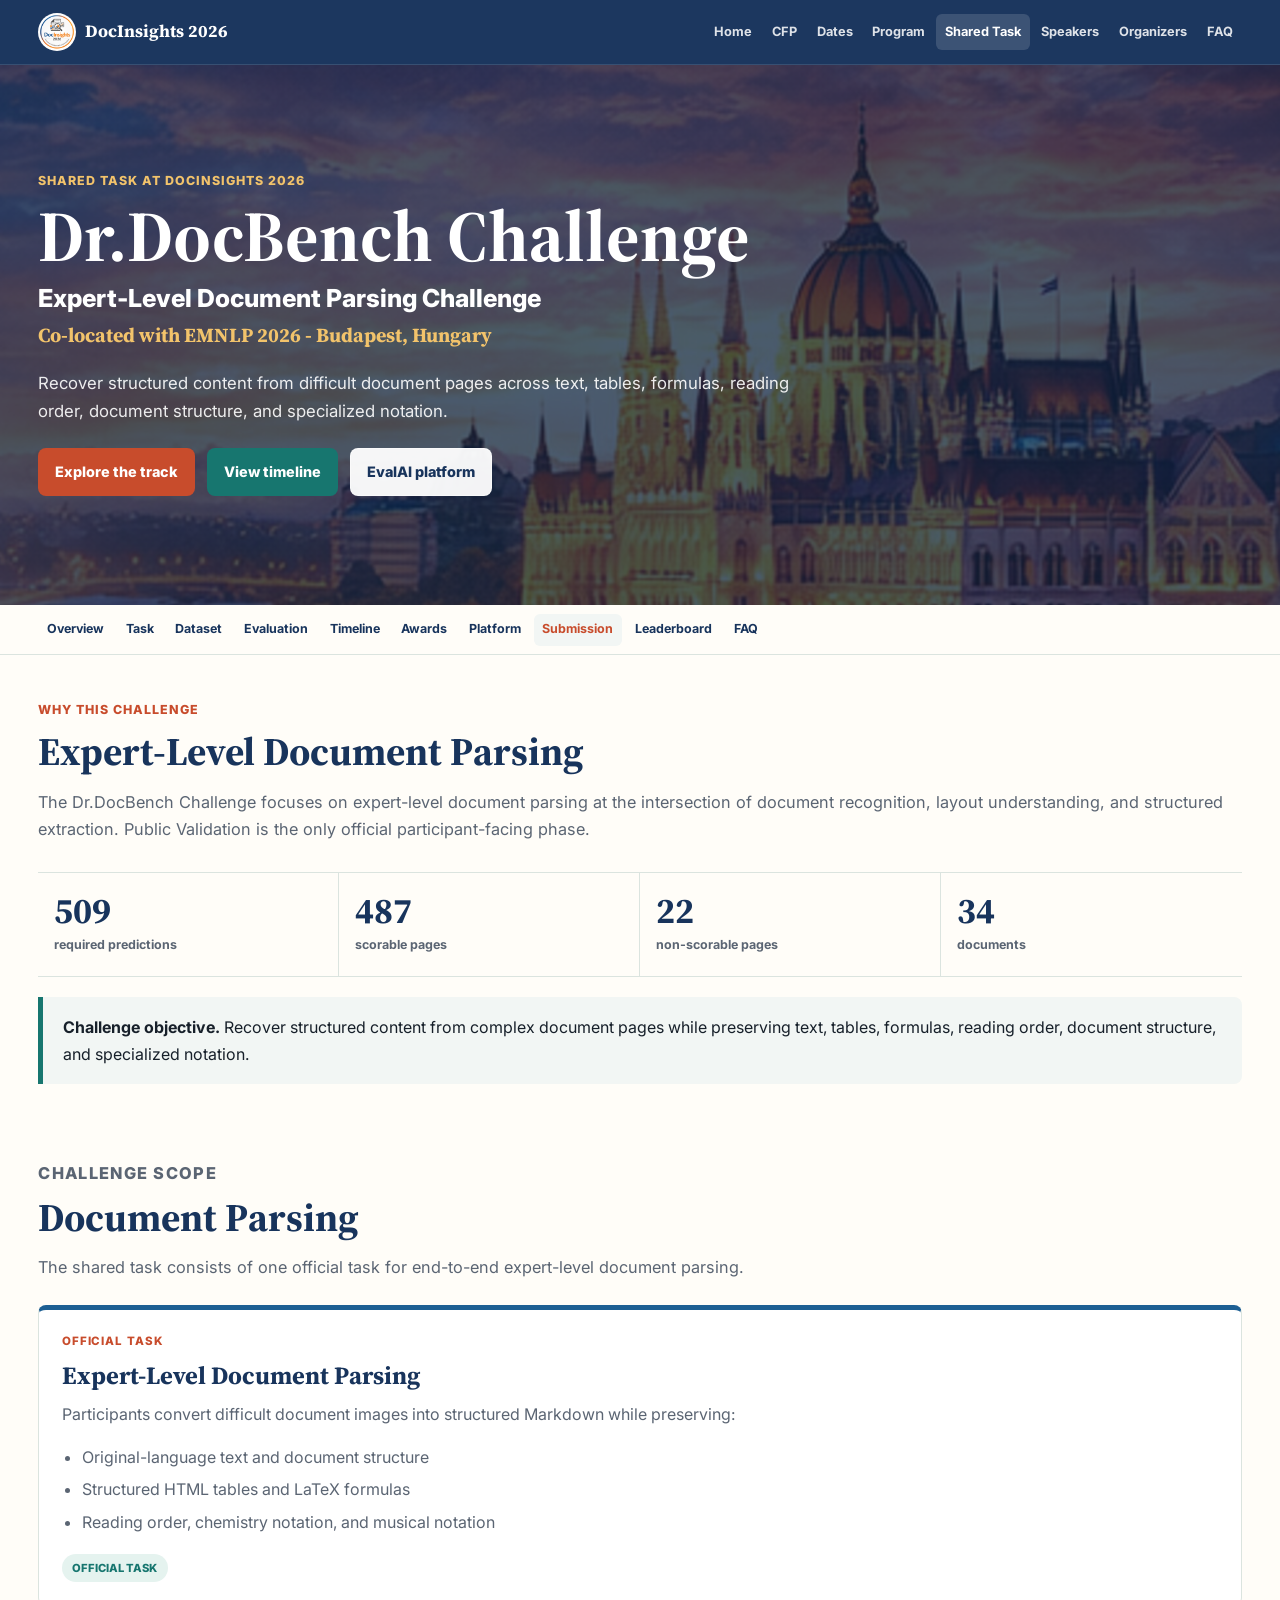
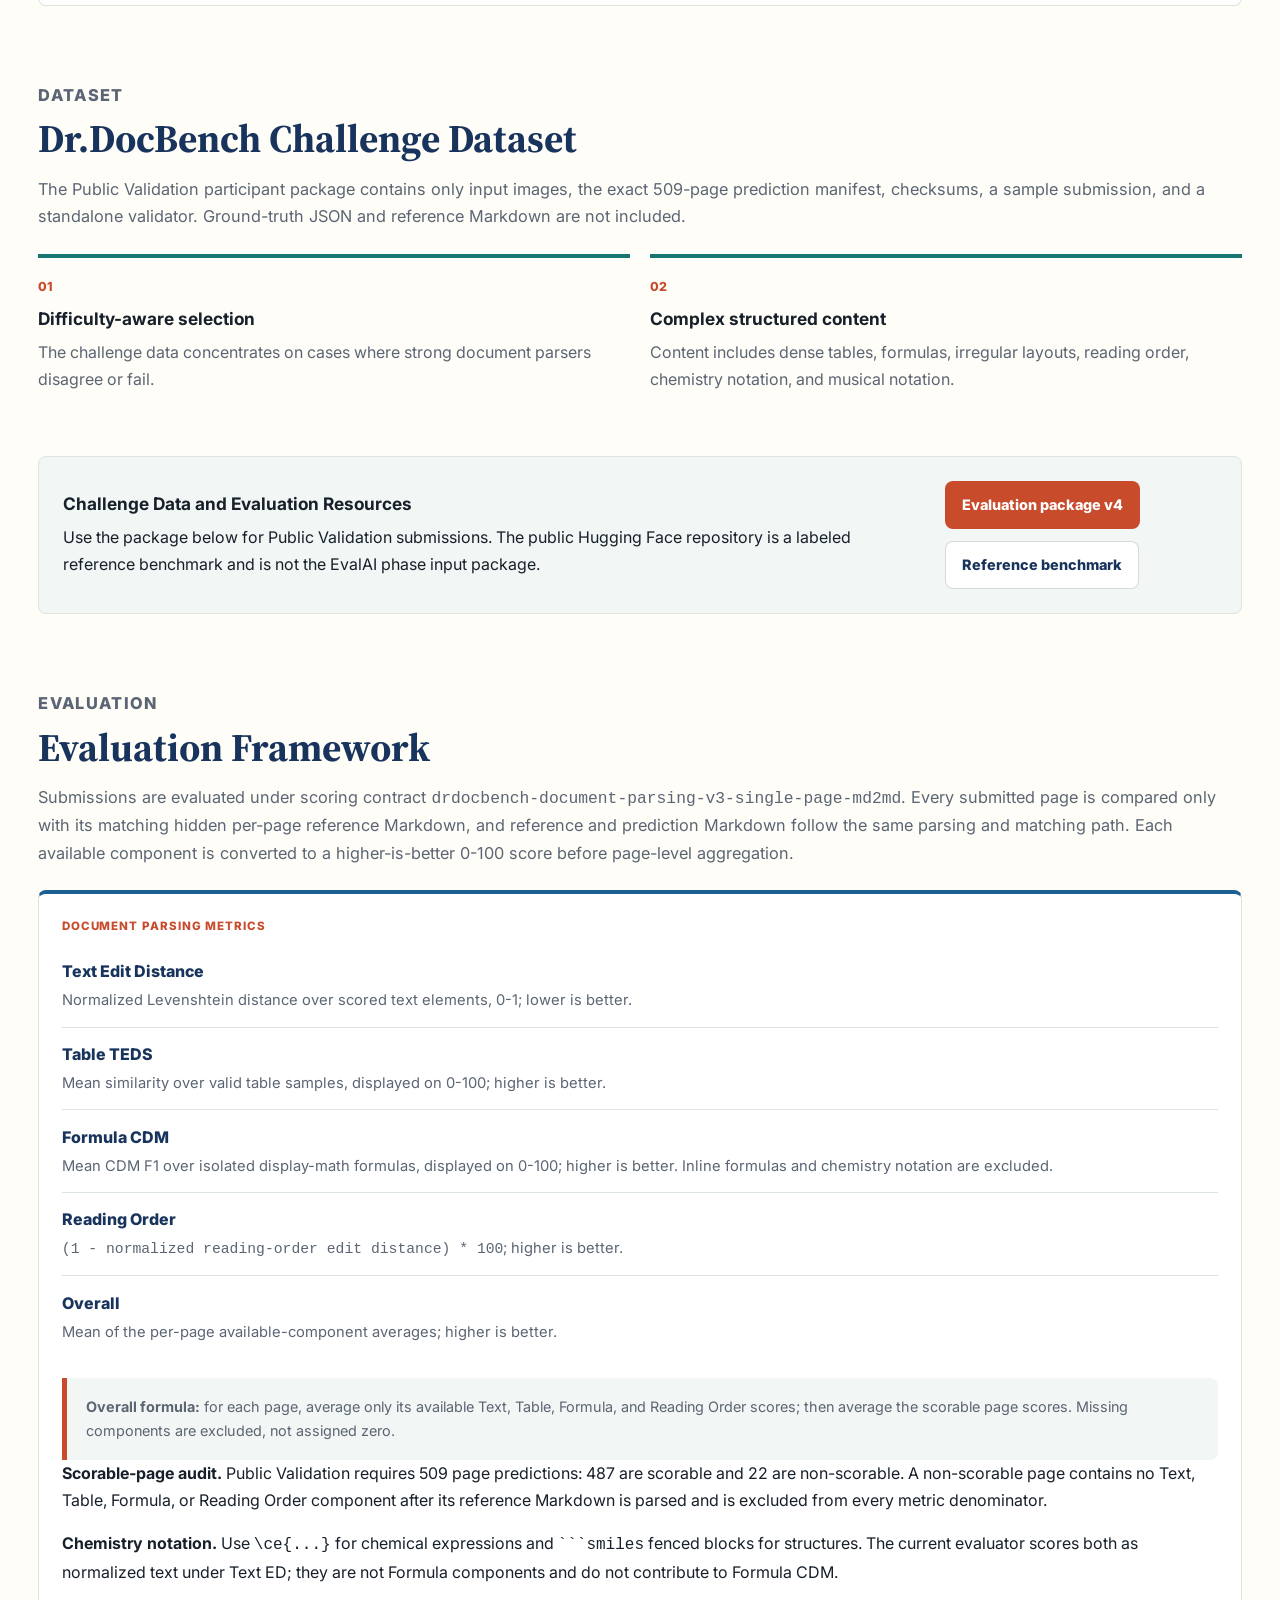
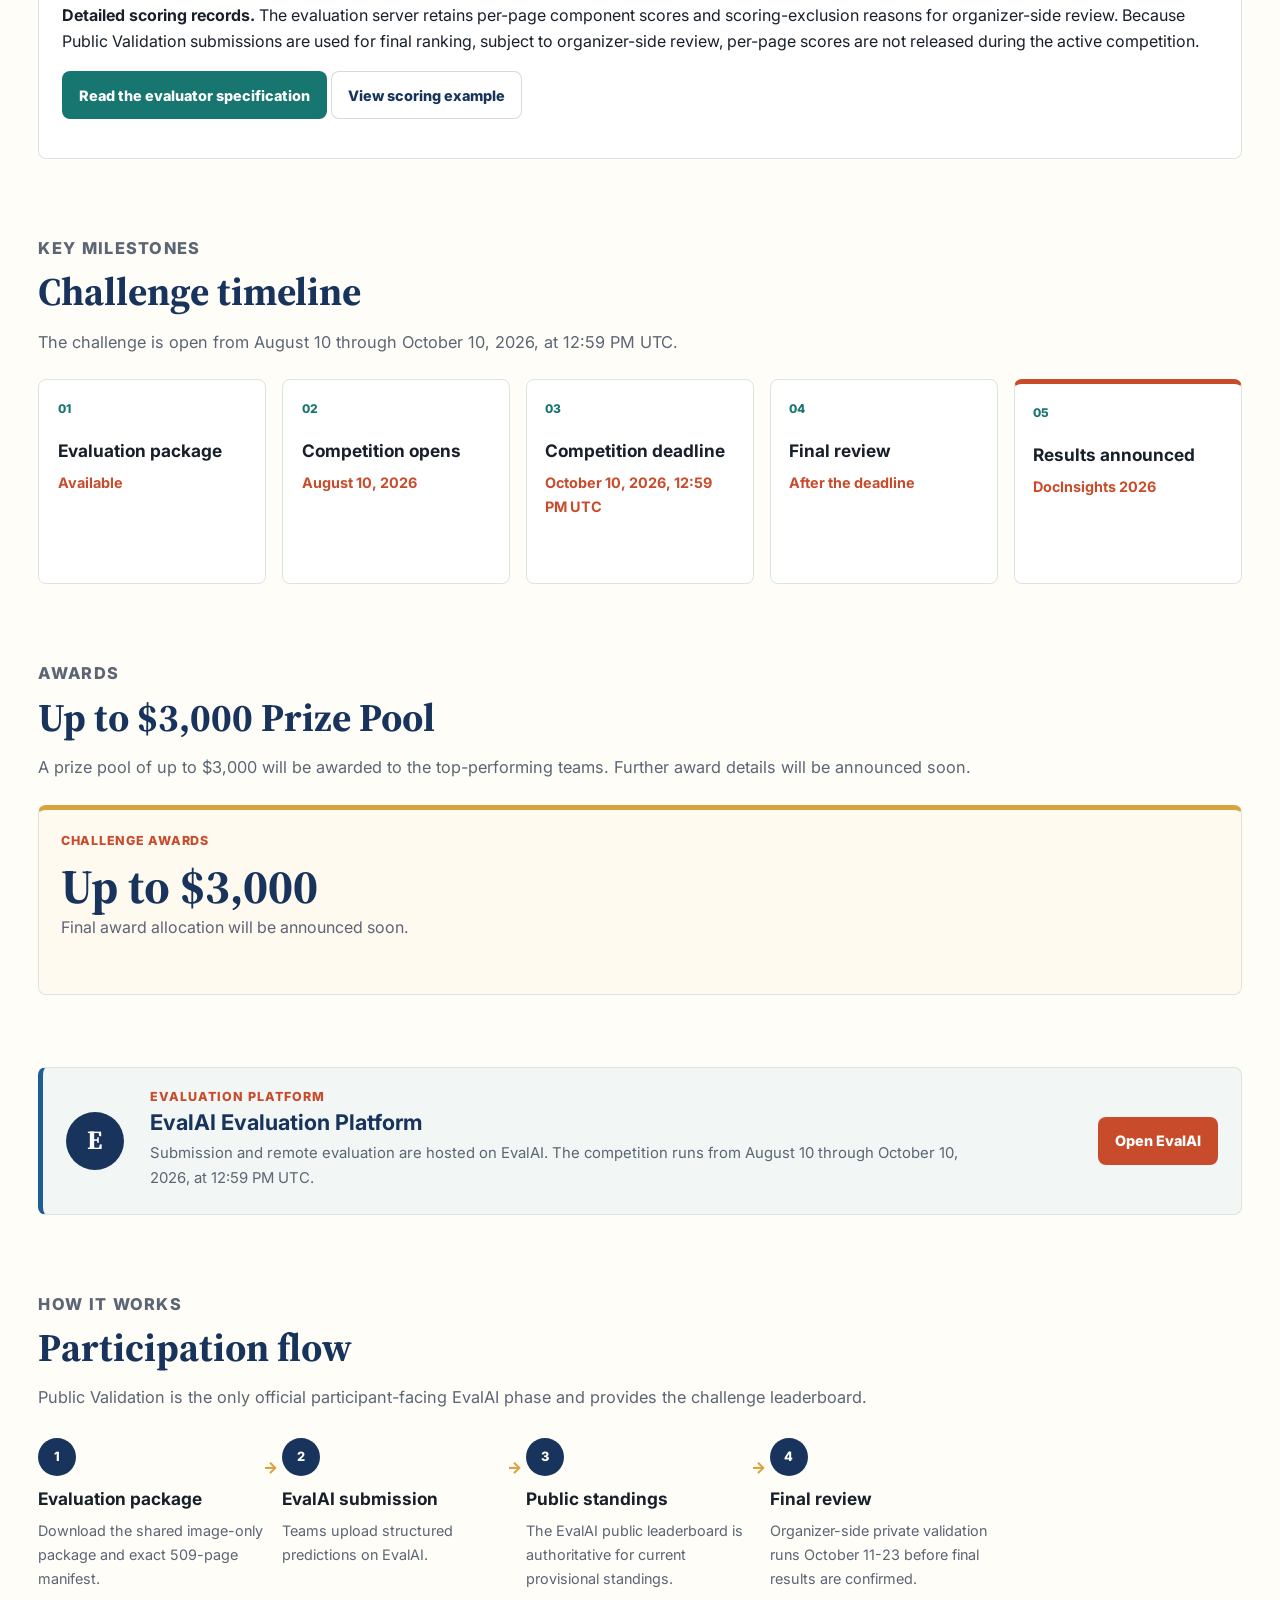
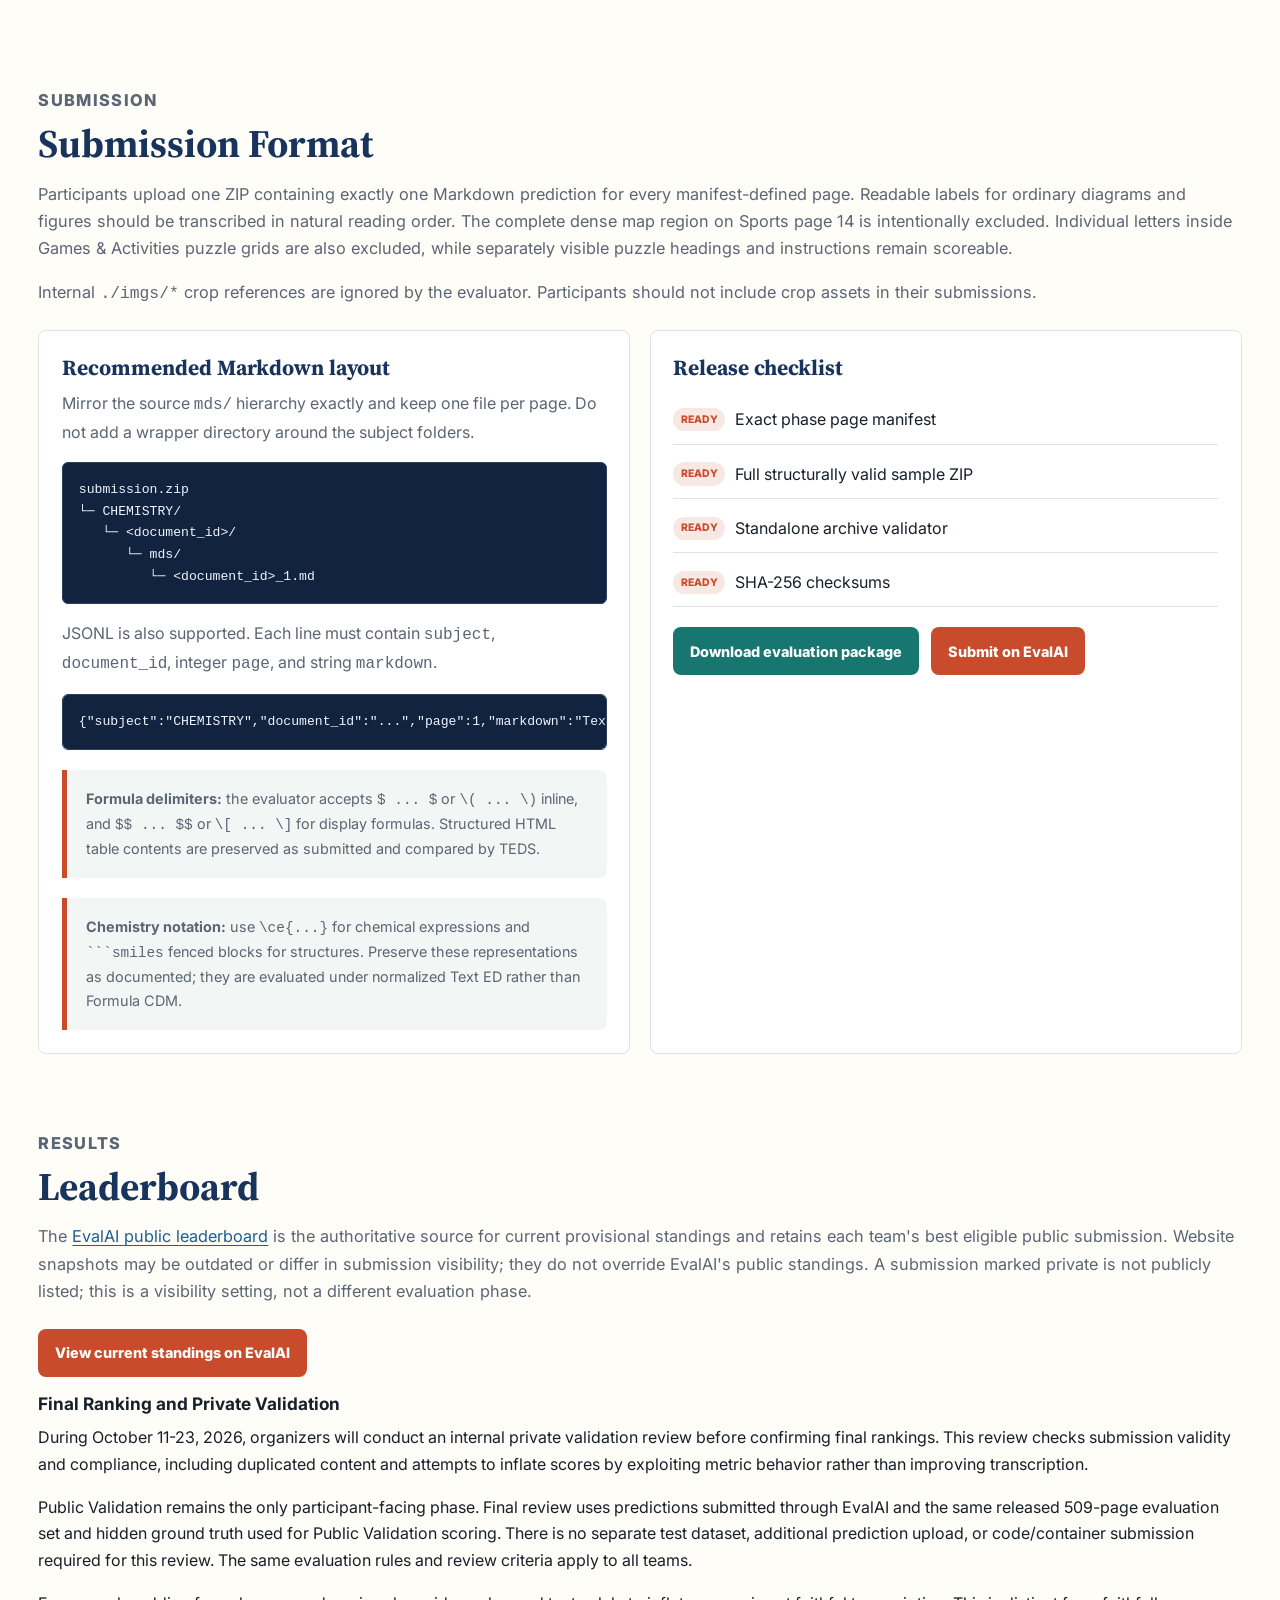
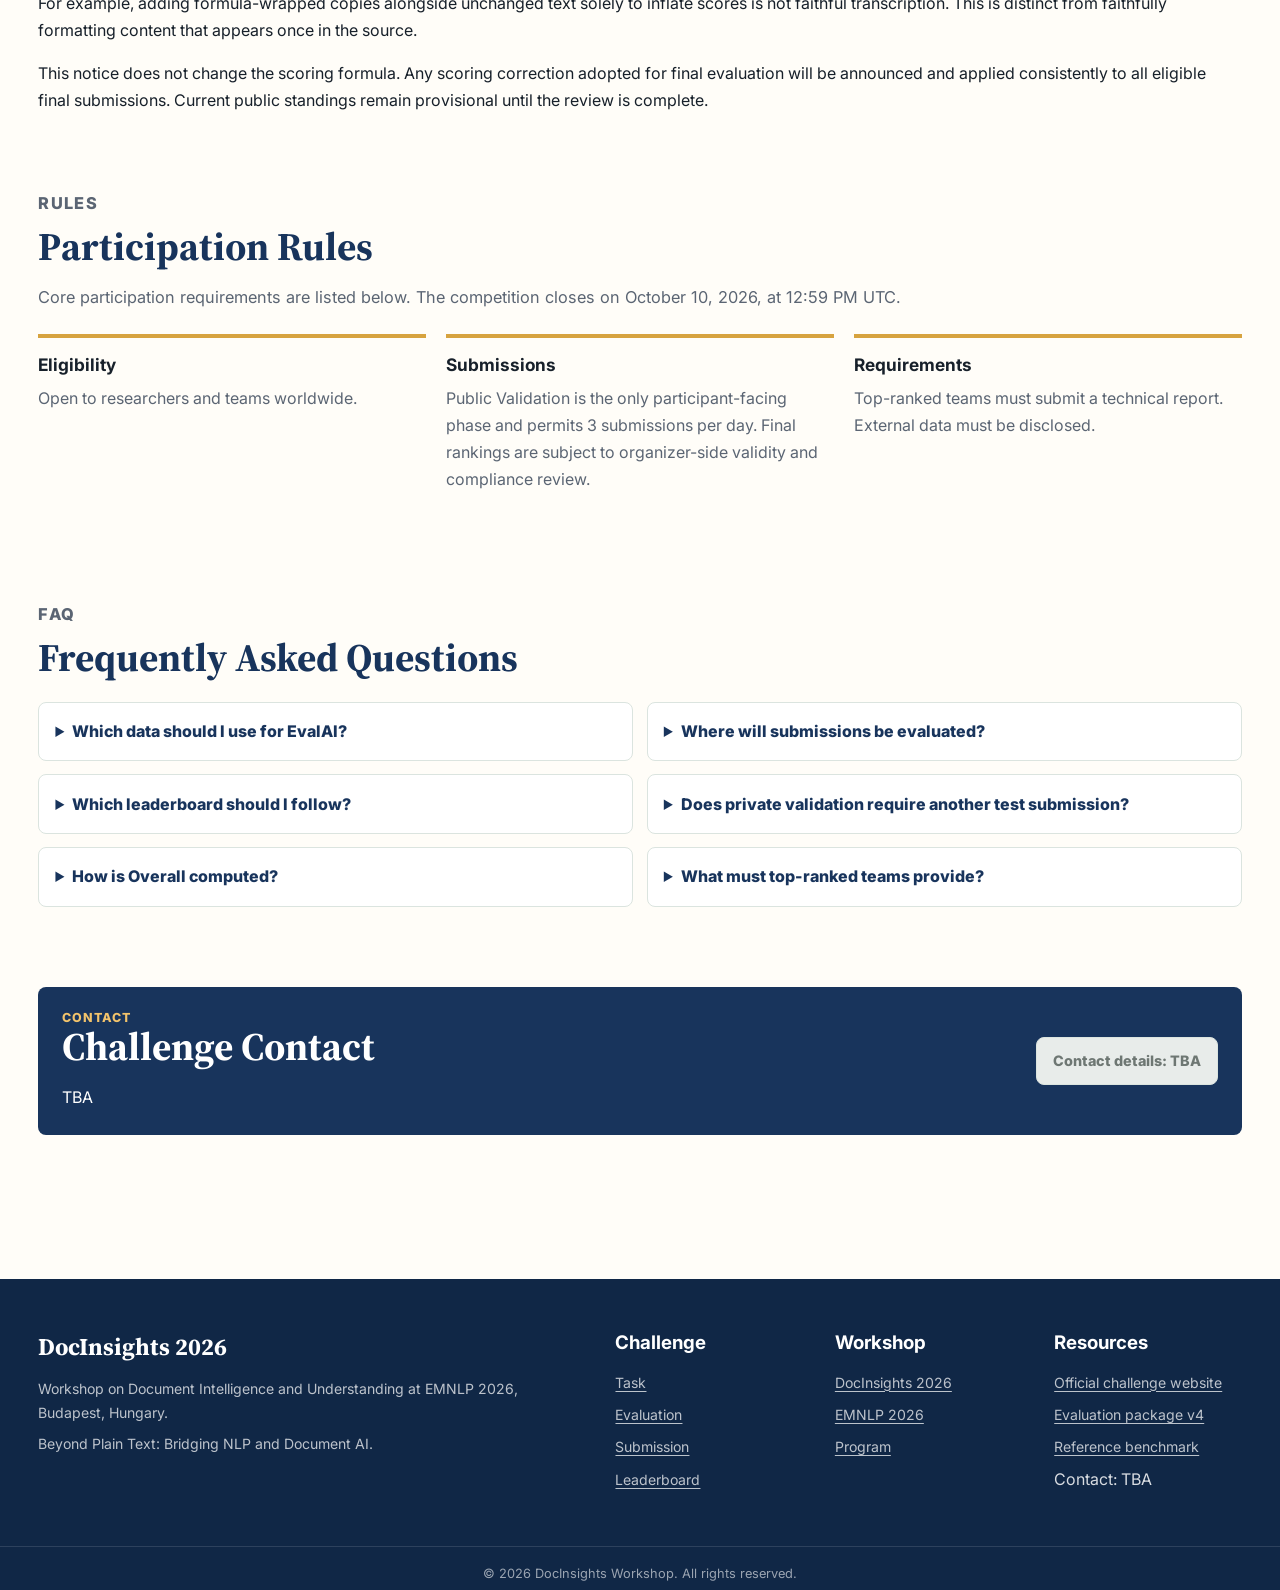
==== commit 6beace9a: "Clarify authoritative standings and organizer final review" ====
--- a/index.html
+++ b/index.html
@@ -1,1599 +1,349 @@
 <!DOCTYPE html>
 <html lang="en">
 <head>
-    <meta charset="UTF-8">
-    <meta name="viewport" content="width=device-width, initial-scale=1.0">
-    <title>Dr.DocBench Challenge | EMNLP 2026</title>
-    <meta name="description" content="Dr.DocBench Challenge — Expert-Level Document Parsing at EMNLP 2026">
-    <link rel="preconnect" href="https://fonts.googleapis.com">
-    <link rel="preconnect" href="https://fonts.gstatic.com" crossorigin>
-    <link href="https://fonts.googleapis.com/css2?family=Orbitron:wght@400;500;600;700;800;900&family=Space+Mono:wght@400;700&family=Inter:wght@400;500;600;700&display=swap" rel="stylesheet">
-    <style>
-        :root {
-            --bg-primary: #000000;
-            --bg-secondary: #0a0a0a;
-            --bg-card: #0d0d0d;
-            --text-primary: #ffffff;
-            --text-secondary: rgba(255, 255, 255, 0.7);
-            --text-muted: rgba(255, 255, 255, 0.5);
-            --accent: #E05A2B;
-            --accent-glow: rgba(224, 90, 43, 0.36);
-            --accent-dim: rgba(224, 90, 43, 0.10);
-            --border: #1a1a1a;
-            --grid-color: rgba(255, 255, 255, 0.03);
-        }
-
-        * { margin: 0; padding: 0; box-sizing: border-box; }
-        html { font-size: 10px; scroll-behavior: smooth; }
-
-        body {
-            font-family: 'Inter', -apple-system, BlinkMacSystemFont, sans-serif;
-            background: var(--bg-primary);
-            color: var(--text-primary);
-            line-height: 1.6;
-            font-size: 1.6rem;
-            overflow-x: hidden;
-        }
-
-        /* Skip to Content - Accessibility */
-        .skip-link {
-            position: absolute;
-            top: -100%;
-            left: 0;
-            background: var(--accent);
-            color: white;
-            padding: 1rem 2rem;
-            z-index: 10000;
-            transition: top 0.3s;
-        }
-        .skip-link:focus {
-            top: 0;
-        }
-
-        /* Animated Grid Background */
-        .grid-bg {
-            position: fixed;
-            top: 0; left: 0;
-            width: 200%; height: 200%;
-            background-image: 
-                linear-gradient(var(--grid-color) 1px, transparent 1px),
-                linear-gradient(90deg, var(--grid-color) 1px, transparent 1px);
-            background-size: 80px 80px;
-            pointer-events: none;
-            z-index: 0;
-            will-change: transform;
-            animation: gridMove 40s linear infinite;
-        }
-
-        @keyframes gridMove {
-            0% { transform: translate(0, 0); }
-            100% { transform: translate(-80px, -80px); }
-        }
-
-        /* Scan Line Effect */
-        .scanline {
-            position: fixed;
-            top: 0; left: 0;
-            width: 100%; height: 100%;
-            background: linear-gradient(
-                to bottom,
-                transparent 50%,
-                rgba(0, 0, 0, 0.015) 50%
-            );
-            background-size: 100% 4px;
-            pointer-events: none;
-            z-index: 9999;
-        }
-
-        /* Floating Particles */
-        .particles {
-            position: fixed;
-            top: 0; left: 0;
-            width: 100%; height: 100%;
-            pointer-events: none;
-            z-index: 1;
-            overflow: hidden;
-        }
-
-        .particle {
-            position: absolute;
-            width: 2px; height: 2px;
-            background: var(--accent);
-            border-radius: 50%;
-            opacity: 0;
-            will-change: transform, opacity;
-            animation: float 20s infinite;
-        }
-
-        @keyframes float {
-            0% { transform: translateY(100vh) translateX(0); opacity: 0; }
-            5% { opacity: 0.6; }
-            95% { opacity: 0.6; }
-            100% { transform: translateY(-10vh) translateX(30px); opacity: 0; }
-        }
-
-        /* Reduced Motion */
-        @media (prefers-reduced-motion: reduce) {
-            .grid-bg, .particle, .scanline, .hero-folder-visual, .hero-folder-object,
-            .parse-document, .parse-card, .parse-connector, .parse-node { animation: none; }
-            .music-note { animation: none; }
-            .hero h1, .hero-tagline, .hero-desc, .countdown, .btn-group, .hero-resources { animation: none; opacity: 1; }
-            .hero-folder-visual { opacity: .72; transform: translateY(-50%); }
-            * { transition-duration: 0.01ms !important; }
-        }
-
-        /* Header */
-        header {
-            position: fixed;
-            top: 0; width: 100%; height: 7rem;
-            background: rgba(0, 0, 0, 0.95);
-            backdrop-filter: blur(24px);
-            -webkit-backdrop-filter: blur(24px);
-            border-bottom: 1px solid rgba(255, 255, 255, 0.08);
-            display: flex;
-            align-items: center;
-            justify-content: space-between;
-            padding: 0 6.4rem;
-            z-index: 1000;
-        }
-
-        .logo {
-            display: flex;
-            align-items: center;
-            gap: 1.2rem;
-            text-decoration: none;
-            color: var(--text-primary);
-            font-family: 'Orbitron', sans-serif;
-            font-size: 1.8rem;
-            font-weight: 800;
-            font-style: italic;
-            letter-spacing: 0.08em;
-            transition: all 0.3s;
-        }
-
-        .logo:hover, .logo:focus {
-            text-shadow: 0 0 20px var(--accent-glow);
-            outline: none;
-        }
-
-        .logo-icon-svg {
-            width: 3.4rem;
-            height: 3.4rem;
-        }
-
-        /* Desktop Nav */
-        .nav-desktop {
-            display: flex;
-            list-style: none;
-            gap: 3.6rem;
-            align-items: center;
-        }
-
-        .nav-desktop a {
-            color: rgba(255, 255, 255, 0.75);
-            text-decoration: none;
-            font-family: 'Inter', sans-serif;
-            font-size: 1.3rem;
-            font-weight: 600;
-            transition: all 0.3s;
-            letter-spacing: 0.12em;
-            text-transform: uppercase;
-            position: relative;
-            padding: 0.8rem 0;
-        }
-
-        .nav-desktop a::after {
-            content: '';
-            position: absolute;
-            bottom: 0; left: 50%;
-            width: 0; height: 2px;
-            background: var(--accent);
-            transition: all 0.3s;
-            transform: translateX(-50%);
-        }
-
-        .nav-desktop a:hover,
-        .nav-desktop a:focus { color: #ffffff; outline: none; }
-        .nav-desktop a:hover::after,
-        .nav-desktop a:focus::after { width: 100%; }
-
-        .nav-desktop a:focus-visible {
-            outline: 2px solid var(--accent);
-            outline-offset: 4px;
-        }
-
-        .nav-desktop a.highlight {
-            color: #ffffff;
-            background: var(--accent);
-            border: none;
-            padding: 1rem 2.4rem;
-            border-radius: 6px;
-            font-weight: 700;
-            letter-spacing: 0.1em;
-            transition: all 0.3s;
-            box-shadow: 0 4px 20px var(--accent-glow);
-            animation: btnGlow 2s ease-in-out infinite;
-        }
-
-        @keyframes btnGlow {
-            0%, 100% { box-shadow: 0 4px 20px var(--accent-glow); }
-            50% { box-shadow: 0 4px 35px var(--accent-glow), 0 0 60px var(--accent-dim); }
-        }
-
-        .nav-desktop a.highlight::after { display: none; }
-
-        .nav-desktop a.highlight:hover,
-        .nav-desktop a.highlight:focus {
-            background: #6B6BFF;
-            transform: translateY(-2px);
-            box-shadow: 0 6px 30px var(--accent-glow);
-        }
-
-        /* Mobile Menu Toggle */
-        .menu-toggle {
-            display: none;
-            flex-direction: column;
-            justify-content: center;
-            align-items: center;
-            width: 4.4rem;
-            height: 4.4rem;
-            background: transparent;
-            border: 1px solid var(--border);
-            cursor: pointer;
-            z-index: 1001;
-            transition: all 0.3s;
-        }
-
-        .menu-toggle:hover,
-        .menu-toggle:focus {
-            border-color: var(--accent);
-            outline: none;
-        }
-
-        .menu-toggle span {
-            display: block;
-            width: 2rem;
-            height: 2px;
-            background: var(--text-primary);
-            transition: all 0.3s;
-            margin: 3px 0;
-        }
-
-        .menu-toggle.active span:nth-child(1) {
-            transform: rotate(45deg) translate(5px, 5px);
-        }
-        .menu-toggle.active span:nth-child(2) {
-            opacity: 0;
-        }
-        .menu-toggle.active span:nth-child(3) {
-            transform: rotate(-45deg) translate(5px, -5px);
-        }
-
-        /* Mobile Nav */
-        .nav-mobile {
-            display: none;
-            position: fixed;
-            top: 0;
-            right: -100%;
-            width: 80%;
-            max-width: 32rem;
-            height: 100vh;
-            background: rgba(10, 10, 10, 0.98);
-            backdrop-filter: blur(20px);
-            -webkit-backdrop-filter: blur(20px);
-            padding: 10rem 3rem 3rem;
-            transition: right 0.4s cubic-bezier(0.23, 1, 0.32, 1);
-            z-index: 999;
-            border-left: 1px solid var(--border);
-        }
-
-        .nav-mobile.active {
-            right: 0;
-        }
-
-        .nav-mobile ul {
-            list-style: none;
-            display: flex;
-            flex-direction: column;
-            gap: 0;
-        }
-
-        .nav-mobile a {
-            display: block;
-            color: var(--text-secondary);
-            text-decoration: none;
-            font-family: 'Inter', sans-serif;
-            font-size: 1.6rem;
-            font-weight: 600;
-            letter-spacing: 0.1em;
-            text-transform: uppercase;
-            padding: 2rem 0;
-            border-bottom: 1px solid var(--border);
-            transition: all 0.3s;
-        }
-
-        .nav-mobile a:hover,
-        .nav-mobile a:focus {
-            color: var(--text-primary);
-            padding-left: 1rem;
-            border-color: var(--accent);
-        }
-
-        .nav-mobile a.highlight {
-            color: var(--accent);
-            margin-top: 2rem;
-            text-align: center;
-            background: var(--accent-dim);
-            border: 1px solid var(--accent);
-            padding: 1.6rem;
-        }
-
-        /* Mobile Overlay */
-        .nav-overlay {
-            display: none;
-            position: fixed;
-            inset: 0;
-            background: rgba(0, 0, 0, 0.6);
-            z-index: 998;
-            opacity: 0;
-            transition: opacity 0.3s;
-        }
-
-        .nav-overlay.active {
-            opacity: 1;
-        }
-
-        /* Hero */
-        .hero {
-            min-height: 100vh;
-            display: flex;
-            flex-direction: column;
-            justify-content: center;
-            padding: 12rem 6.4rem 6.4rem;
-            position: relative;
-            z-index: 2;
-        }
-
-        .hero-content {
-            position: relative;
-            z-index: 1;
-            width: 100%;
-            max-width: 80rem;
-        }
-
-        .hero-folder-visual {
-            position: absolute;
-            z-index: 0;
-            top: 53%;
-            right: clamp(6rem, 8vw, 13rem);
-            width: clamp(40rem, 39vw, 62rem);
-            aspect-ratio: 1;
-            pointer-events: none;
-            opacity: 0;
-            animation: folderReveal 1.1s cubic-bezier(.2, .8, .2, 1) .35s forwards;
-        }
-
-        .hero-folder-visual::after {
-            content: '';
-            position: absolute;
-            inset: 17% 12% 12%;
-            z-index: -1;
-            border-radius: 50%;
-            background: radial-gradient(circle, rgba(224, 90, 43, .1), transparent 70%);
-            filter: blur(32px);
-        }
-
-        .hero-folder-object {
-            display: block;
-            width: 100%;
-            height: 100%;
-            animation: folderFloat 7s ease-in-out infinite;
-            transform-origin: 54% 55%;
-            overflow: visible;
-            filter: drop-shadow(0 28px 58px rgba(0, 0, 0, .58));
-        }
-
-        .parse-document {
-            animation: documentBreathe 5.8s ease-in-out infinite;
-            transform-origin: center;
-        }
-
-        .parse-card {
-            transform-box: fill-box;
-            transform-origin: center;
-            animation: cardDrift 5.6s ease-in-out infinite;
-        }
-
-        .parse-card-2 { animation-delay: -.9s; }
-        .parse-card-3 { animation-delay: -1.8s; }
-        .parse-card-4 { animation-delay: -2.7s; }
-
-        .parse-connector {
-            stroke-dasharray: 4 9;
-            animation: connectorFlow 2.4s linear infinite;
-        }
-
-        .parse-node {
-            animation: nodePulse 2.4s ease-in-out infinite;
-            transform-box: fill-box;
-            transform-origin: center;
-        }
-
-        .music-note {
-            fill: #211d1b;
-            stroke: #211d1b;
-            transform-box: fill-box;
-            transform-origin: center;
-            animation: noteIlluminate 3.6s ease-in-out infinite;
-        }
-
-        .music-note-2 { animation-delay: 1.2s; }
-        .music-note-3 { animation-delay: 2.4s; }
-
-        @keyframes folderReveal {
-            from { opacity: 0; transform: translate3d(36px, -44%, 0) scale(.94); }
-            to { opacity: 1; transform: translate3d(0, -50%, 0) scale(1); }
-        }
-
-        @keyframes folderFloat {
-            0%, 100% { transform: translate3d(0, -6px, 0); }
-            50% { transform: translate3d(0, 8px, 0); }
-        }
-
-        @keyframes documentBreathe {
-            0%, 100% { filter: drop-shadow(0 0 12px rgba(224, 90, 43, .08)); }
-            50% { filter: drop-shadow(0 0 24px rgba(224, 90, 43, .2)); }
-        }
-
-        @keyframes cardDrift {
-            0%, 100% { transform: translateY(-2px); }
-            50% { transform: translateY(5px); }
-        }
-
-        @keyframes connectorFlow { to { stroke-dashoffset: -26; } }
-
-        @keyframes nodePulse {
-            0%, 100% { opacity: .45; transform: scale(.8); }
-            50% { opacity: 1; transform: scale(1.25); }
-        }
-
-        @keyframes noteIlluminate {
-            0%, 18%, 100% {
-                fill: #211d1b;
-                stroke: #211d1b;
-                filter: drop-shadow(0 0 0 rgba(239, 107, 69, 0));
-                transform: translateY(0) scale(1);
-            }
-            30%, 48% {
-                fill: #ff7146;
-                stroke: #ff7146;
-                filter: drop-shadow(0 0 7px rgba(255, 113, 70, .72));
-                transform: translateY(-2px) scale(1.06);
-            }
-            62% {
-                fill: #211d1b;
-                stroke: #211d1b;
-                filter: drop-shadow(0 0 0 rgba(239, 107, 69, 0));
-                transform: translateY(0) scale(1);
-            }
-        }
-
-        .hero-sponsor {
-            display: flex;
-            flex-direction: column;
-            align-items: flex-start;
-            gap: 1.2rem;
-            margin-bottom: 3.2rem;
-            opacity: 0;
-            animation: fadeInUp 0.7s ease forwards;
-        }
-
-        .hero-sponsor-label {
-            font-family: 'Space Mono', monospace;
-            color: var(--accent);
-            font-size: 1.1rem;
-            font-weight: 700;
-            letter-spacing: 0.14em;
-            text-transform: uppercase;
-        }
-
-        .hero-sponsor-logo {
-            display: block;
-            width: clamp(14rem, 18vw, 19rem);
-            height: auto;
-        }
-
-        .hero h1 {
-            font-family: 'Orbitron', sans-serif;
-            font-size: clamp(4rem, 8vw, 7.2rem);
-            font-weight: 800;
-            font-style: italic;
-            line-height: 1.1;
-            margin-bottom: 2rem;
-            background: linear-gradient(135deg, #fff 0%, #E05A2B 100%);
-            -webkit-background-clip: text;
-            -webkit-text-fill-color: transparent;
-            background-clip: text;
-            animation: fadeInUp 0.8s ease forwards, glowPulse 3s ease-in-out infinite 0.8s;
-            opacity: 0;
-        }
-
-        @keyframes glowPulse {
-            0%, 100% { filter: drop-shadow(0 0 20px var(--accent-glow)); }
-            50% { filter: drop-shadow(0 0 40px var(--accent-glow)); }
-        }
-
-        .hero-tagline {
-            display: inline-flex;
-            font-family: 'Inter', sans-serif;
-            font-size: clamp(1.6rem, 3vw, 2.2rem);
-            font-weight: 500;
-            margin-bottom: 3.2rem;
-            opacity: 0;
-            animation: fadeInUp 0.8s ease forwards 0.2s;
-        }
-
-        .hero-tagline::before { content: '['; margin-right: 0.4rem; color: var(--accent); }
-        .hero-tagline::after { content: ']'; margin-left: 0.4rem; color: var(--accent); }
-
-        @keyframes fadeInUp {
-            from { opacity: 0; transform: translateY(30px); }
-            to { opacity: 1; transform: translateY(0); }
-        }
-
-        .hero-desc {
-            font-size: 1.6rem;
-            color: var(--text-secondary);
-            max-width: 60rem;
-            line-height: 2.6rem;
-            margin-bottom: 4rem;
-            opacity: 0;
-            animation: fadeInUp 0.8s ease forwards 0.4s;
-        }
-
-        /* Countdown */
-        .countdown {
-            display: flex;
-            gap: 3rem;
-            margin-bottom: 4rem;
-            opacity: 0;
-            animation: fadeInUp 0.8s ease forwards 0.6s;
-            flex-wrap: wrap;
-        }
-
-        .countdown-item { text-align: left; }
-
-        .countdown-item .number {
-            font-family: 'Orbitron', sans-serif;
-            font-size: clamp(3.6rem, 6vw, 5.6rem);
-            font-weight: 700;
-            line-height: 1;
-            background: linear-gradient(180deg, #fff 0%, var(--accent) 100%);
-            -webkit-background-clip: text;
-            -webkit-text-fill-color: transparent;
-            background-clip: text;
-        }
-
-        .countdown-item .label {
-            font-family: 'Space Mono', monospace;
-            font-size: 1.2rem;
-            color: var(--text-muted);
-            text-transform: uppercase;
-            letter-spacing: 0.2rem;
-            margin-top: 0.8rem;
-        }
-
-        /* Buttons */
-        .btn-2077 {
-            display: inline-flex;
-            align-items: center;
-            justify-content: center;
-            min-height: 5rem;
-            padding: 0 3.2rem;
-            background: var(--accent);
-            color: var(--text-primary);
-            text-decoration: none;
-            font-family: 'Space Mono', monospace;
-            font-size: 1.4rem;
-            font-weight: 700;
-            position: relative;
-            transition: all 0.3s;
-            border: none;
-            cursor: pointer;
-            overflow: hidden;
-            box-shadow: 0 0 30px var(--accent-glow);
-        }
-
-        .btn-2077::before {
-            content: '';
-            position: absolute;
-            left: 0; top: 0;
-            width: 4px; height: 100%;
-            background: var(--text-primary);
-        }
-
-        .btn-2077::after {
-            content: '';
-            position: absolute;
-            top: 0; left: -100%;
-            width: 100%; height: 100%;
-            background: linear-gradient(90deg, transparent, rgba(255,255,255,0.2), transparent);
-            transition: left 0.5s;
-        }
-
-        .btn-2077:hover::after,
-        .btn-2077:focus::after { left: 100%; }
-        .btn-2077:hover,
-        .btn-2077:focus { box-shadow: 0 0 50px var(--accent-glow); transform: translateY(-2px); outline: none; }
-
-        .btn-2077:focus-visible {
-            outline: 2px solid white;
-            outline-offset: 4px;
-        }
-
-        .btn-outline {
-            background: transparent;
-            border: 1px solid var(--border);
-            color: var(--text-secondary);
-            box-shadow: none;
-        }
-
-        .btn-outline::before { display: none; }
-        .btn-outline:hover,
-        .btn-outline:focus { 
-            border-color: var(--accent); 
-            color: var(--text-primary); 
-            background: var(--accent-dim);
-            box-shadow: 0 0 30px var(--accent-glow);
-        }
-
-        .btn-group { 
-            display: flex; 
-            gap: 1.6rem;
-            flex-wrap: wrap;
-            opacity: 0;
-            animation: fadeInUp 0.8s ease forwards 0.8s;
-        }
-
-        .hero-resources {
-            display: flex;
-            align-items: center;
-            gap: 1.4rem;
-            flex-wrap: wrap;
-            margin-top: 2.2rem;
-            font-family: 'Space Mono', monospace;
-            font-size: 1.15rem;
-            opacity: 0;
-            animation: fadeInUp 0.8s ease forwards 1s;
-        }
-
-        .hero-resources-label {
-            color: var(--text-muted);
-            text-transform: uppercase;
-            letter-spacing: 0.12em;
-        }
-
-        .hero-resources a {
-            color: var(--text-secondary);
-            text-decoration: none;
-            border-bottom: 1px solid var(--border);
-            padding-bottom: 0.2rem;
-            transition: color 0.2s ease, border-color 0.2s ease;
-        }
-
-        .hero-resources a::after {
-            content: ' ↗';
-            color: var(--accent);
-        }
-
-        .hero-resources a:hover,
-        .hero-resources a:focus {
-            color: var(--accent);
-            border-color: var(--accent);
-        }
-
-        /* Section Styles */
-        .section-title {
-            display: inline-flex;
-            font-family: 'Orbitron', sans-serif;
-            font-size: clamp(2rem, 4vw, 2.8rem);
-            font-weight: 700;
-            margin-bottom: 3.2rem;
-            position: relative;
-            padding-left: 2rem;
-            background: linear-gradient(90deg, #fff 0%, var(--accent) 100%);
-            -webkit-background-clip: text;
-            -webkit-text-fill-color: transparent;
-            background-clip: text;
-        }
-
-        .section-title::before {
-            content: '';
-            position: absolute;
-            left: 0;
-            width: 4px; height: 100%;
-            background: var(--accent);
-            box-shadow: 0 0 10px var(--accent-glow);
-        }
-
-        /* Scroll Animation */
-        .animate-on-scroll {
-            opacity: 0;
-            transform: translateY(30px);
-            transition: opacity 0.6s ease, transform 0.6s ease;
-        }
-
-        .animate-on-scroll.visible {
-            opacity: 1;
-            transform: translateY(0);
-        }
-
-        .animate-on-scroll.delay-1 { transition-delay: 0.1s; }
-        .animate-on-scroll.delay-2 { transition-delay: 0.2s; }
-        .animate-on-scroll.delay-3 { transition-delay: 0.3s; }
-
-        /* Main */
-        main {
-            padding: 0 6.4rem;
-            position: relative;
-            z-index: 2;
-        }
-
-        section {
-            padding: 8rem 0;
-            border-top: 1px solid var(--border);
-            scroll-margin-top: 8rem;
-        }
-
-        #overview { border-top: none; }
-
-        /* Track Cards */
-        .tracks-grid {
-            display: grid;
-            grid-template-columns: repeat(auto-fit, minmax(28rem, 1fr));
-            gap: 2.4rem;
-        }
-
-        .track-card {
-            background: var(--bg-card);
-            border: 1px solid var(--border);
-            padding: 3.2rem;
-            position: relative;
-            transition: all 0.4s cubic-bezier(0.175, 0.885, 0.32, 1.275);
-        }
-
-        .track-card::before {
-            content: '';
-            position: absolute;
-            top: 0; left: 0;
-            width: 0; height: 3px;
-            background: linear-gradient(90deg, var(--accent), transparent);
-            transition: width 0.4s;
-        }
-
-        .track-card::after {
-            content: '';
-            position: absolute;
-            inset: 0;
-            background: linear-gradient(135deg, var(--accent-dim) 0%, transparent 50%);
-            opacity: 0;
-            transition: opacity 0.4s;
-            pointer-events: none;
-        }
-
-        .track-card:hover,
-        .track-card:focus-within {
-            transform: translateY(-8px);
-            border-color: var(--accent);
-            box-shadow: 0 20px 40px rgba(224, 90, 43, 0.16);
-        }
-
-        .track-card:hover::before,
-        .track-card:focus-within::before { width: 100%; }
-        .track-card:hover::after,
-        .track-card:focus-within::after { opacity: 1; }
-
-        .track-number {
-            font-family: 'Space Mono', monospace;
-            font-size: 1.2rem;
-            color: var(--accent);
-            font-weight: 700;
-            letter-spacing: 0.1rem;
-            margin-bottom: 1.2rem;
-            position: relative;
-            z-index: 1;
-        }
-
-        .track-card h3 {
-            font-family: 'Orbitron', sans-serif;
-            font-size: 1.8rem;
-            font-weight: 700;
-            margin-bottom: 1.6rem;
-            position: relative;
-            z-index: 1;
-        }
-
-        .track-card p {
-            font-size: 1.4rem;
-            color: var(--text-secondary);
-            line-height: 2.2rem;
-            margin-bottom: 2.4rem;
-            position: relative;
-            z-index: 1;
-        }
-
-        .track-metrics { display: flex; gap: 1rem; flex-wrap: wrap; position: relative; z-index: 1; }
-
-        .metric-tag {
-            background: var(--bg-primary);
-            border: 1px solid var(--border);
-            padding: 0.6rem 1.2rem;
-            font-family: 'Space Mono', monospace;
-            font-size: 1.1rem;
-            color: var(--text-muted);
-            transition: all 0.3s;
-        }
-
-        .track-card:hover .metric-tag {
-            border-color: var(--accent);
-            color: var(--accent);
-        }
-
-        /* Timeline */
-        .timeline {
-            display: grid;
-            grid-template-columns: repeat(auto-fit, minmax(20rem, 1fr));
-            gap: 0;
-        }
-
-        .timeline-item {
-            position: relative;
-            padding: 2.4rem;
-            background: var(--bg-card);
-            border: 1px solid var(--border);
-            transition: all 0.3s;
-        }
-
-        @media (min-width: 769px) {
-            .timeline-item { border-left: none; }
-            .timeline-item:first-child { border-left: 1px solid var(--border); }
-        }
-
-        .timeline-item::before {
-            content: '';
-            position: absolute;
-            top: 0; left: 0; right: 0;
-            height: 3px;
-            background: var(--border);
-            transition: all 0.3s;
-        }
-
-        .timeline-item.completed::before { 
-            background: var(--accent);
-            box-shadow: 0 0 10px var(--accent-glow);
-        }
-
-        .timeline-item.current::before {
-            background: linear-gradient(90deg, var(--accent) 50%, var(--border) 50%);
-            animation: pulse 2s ease-in-out infinite;
-        }
-
-        .timeline-item:hover,
-        .timeline-item:focus-within {
-            background: var(--bg-secondary);
-            border-color: var(--accent);
-        }
-
-        @keyframes pulse { 0%, 100% { opacity: 1; } 50% { opacity: 0.5; } }
-
-        .timeline-date {
-            font-family: 'Space Mono', monospace;
-            font-size: 1.4rem;
-            color: var(--accent);
-            font-weight: 700;
-            margin-bottom: 0.8rem;
-        }
-
-        .timeline-event {
-            font-size: 1.4rem;
-            color: var(--text-secondary);
-        }
-
-        /* Leaderboard */
-        .leaderboard-card {
-            background: var(--bg-card);
-            border: 1px solid var(--border);
-            padding: 3.2rem;
-            overflow-x: auto;
-        }
-
-        .leaderboard-header {
-            display: flex;
-            justify-content: space-between;
-            align-items: center;
-            margin-bottom: 2.4rem;
-        }
-
-        .leaderboard-header h3 {
-            font-family: 'Orbitron', sans-serif;
-            font-size: 1.8rem;
-            font-weight: 700;
-        }
-
-        .leaderboard-table {
-            width: 100%;
-            border-collapse: collapse;
-            min-width: 50rem;
-        }
-
-        .leaderboard-table th,
-        .leaderboard-table td {
-            padding: 1.6rem 2rem;
-            text-align: left;
-            border-bottom: 1px solid var(--border);
-        }
-
-        .leaderboard-table th {
-            font-family: 'Space Mono', monospace;
-            font-size: 1.1rem;
-            color: var(--text-muted);
-            font-weight: 700;
-            text-transform: uppercase;
-            letter-spacing: 0.1rem;
-        }
-
-        .leaderboard-sort {
-            display: inline-flex;
-            align-items: center;
-            gap: 0.6rem;
-            background: transparent;
-            border: none;
-            color: inherit;
-            font: inherit;
-            text-transform: inherit;
-            letter-spacing: inherit;
-            padding: 0;
-            cursor: pointer;
-        }
-
-        .leaderboard-sort:hover,
-        .leaderboard-sort:focus {
-            color: var(--accent);
-            outline: none;
-        }
-
-        .sort-indicator {
-            font-size: 1rem;
-            color: var(--text-muted);
-            min-width: 1.2rem;
-            display: inline-block;
-        }
-
-        .leaderboard-sort.active .sort-indicator {
-            color: var(--accent);
-        }
-
-        .leaderboard-table th.sorted-column,
-        .leaderboard-table td.sorted-column {
-            background: rgba(0, 255, 157, 0.08);
-        }
-
-        .leaderboard-table th.sorted-column {
-            box-shadow: inset 0 -2px 0 var(--accent);
-        }
-
-        .leaderboard-table td { font-size: 1.4rem; }
-        .leaderboard-table tr { transition: all 0.3s; }
-        .leaderboard-table tbody tr:hover { background: var(--bg-secondary); }
-
-        .rank-badge {
-            display: inline-flex;
-            align-items: center;
-            justify-content: center;
-            width: 3.2rem; height: 3.2rem;
-            font-family: 'Orbitron', sans-serif;
-            font-weight: 700;
-            font-size: 1.4rem;
-        }
-
-        .rank-1 { background: linear-gradient(135deg, #FFD700, #FFA500); color: #000; box-shadow: 0 0 15px rgba(255, 215, 0, 0.5); }
-        .rank-2 { background: linear-gradient(135deg, #E8E8E8, #A0A0A0); color: #000; }
-        .rank-3 { background: linear-gradient(135deg, #CD7F32, #8B4513); color: #fff; }
-
-        .score {
-            font-family: 'Space Mono', monospace;
-            color: var(--accent);
-            font-weight: 700;
-        }
-
-        /* Info Box */
-        .info-box {
-            background: var(--accent-dim);
-            border-left: 4px solid var(--accent);
-            padding: 2rem 2.4rem;
-            margin-bottom: 2.4rem;
-            box-shadow: 0 0 20px var(--accent-dim);
-        }
-
-        .info-box p {
-            font-size: 1.4rem;
-            color: var(--text-secondary);
-        }
-
-        .info-box a {
-            color: var(--accent);
-            text-decoration: underline;
-        }
-
-        /* Code Block */
-        .code-block {
-            background: var(--bg-primary);
-            border: 1px solid var(--border);
-            padding: 2rem;
-            font-family: 'Space Mono', monospace;
-            font-size: 1.2rem;
-            color: var(--accent);
-            overflow-x: auto;
-            white-space: pre;
-            position: relative;
-        }
-
-        .code-block::before {
-            content: 'Markdown';
-            position: absolute;
-            top: 0; right: 0;
-            background: var(--accent);
-            color: var(--bg-primary);
-            padding: 0.4rem 1rem;
-            font-size: 1rem;
-            font-weight: 700;
-        }
-
-        /* Submit */
-        .submit-grid {
-            display: grid;
-            grid-template-columns: repeat(auto-fit, minmax(30rem, 1fr));
-            gap: 2.4rem;
-        }
-
-        .submit-card {
-            background: var(--bg-card);
-            border: 1px solid var(--border);
-            padding: 3.2rem;
-            transition: all 0.3s;
-        }
-
-        .submit-card:hover,
-        .submit-card:focus-within {
-            border-color: var(--accent);
-        }
-
-        .submit-card h3 {
-            font-family: 'Orbitron', sans-serif;
-            font-size: 1.6rem;
-            font-weight: 700;
-            margin-bottom: 2rem;
-        }
-
-        .submit-card ol {
-            list-style: none;
-            counter-reset: step;
-        }
-
-        .submit-card ol li {
-            counter-increment: step;
-            font-size: 1.4rem;
-            color: var(--text-secondary);
-            padding: 1.2rem 0 1.2rem 4rem;
-            position: relative;
-            border-bottom: 1px solid var(--border);
-            transition: all 0.3s;
-        }
-
-        .submit-card ol li:hover {
-            color: var(--text-primary);
-            padding-left: 4.5rem;
-        }
-
-        .submit-card ol li::before {
-            content: counter(step);
-            position: absolute;
-            left: 0;
-            width: 2.4rem; height: 2.4rem;
-            background: var(--accent);
-            color: var(--text-primary);
-            display: flex;
-            align-items: center;
-            justify-content: center;
-            font-family: 'Orbitron', sans-serif;
-            font-size: 1.2rem;
-            font-weight: 700;
-            box-shadow: 0 0 10px var(--accent-glow);
-        }
-
-        /* Rules */
-        .rules-grid {
-            display: grid;
-            grid-template-columns: repeat(auto-fit, minmax(24rem, 1fr));
-            gap: 2.4rem;
-        }
-
-        .rules-grid > div,
-        .rules-grid > article {
-            padding: 2rem;
-            border: 1px solid var(--border);
-            background: var(--bg-card);
-            transition: all 0.3s;
-        }
-
-        .rules-grid > div:hover,
-        .rules-grid > div:focus-within,
-        .rules-grid > article:hover,
-        .rules-grid > article:focus-within {
-            border-color: var(--accent);
-            transform: translateY(-4px);
-        }
-
-        .rules-grid h4 {
-            font-family: 'Orbitron', sans-serif;
-            font-size: 1.6rem;
-            margin-bottom: 1.2rem;
-            color: var(--accent);
-        }
-
-        .rules-grid p {
-            font-size: 1.4rem;
-            color: var(--text-secondary);
-        }
-
-        .evaluation-grid {
-            grid-template-columns: repeat(5, minmax(0, 1fr));
-            gap: 1.2rem;
-        }
-
-        .evaluation-grid > div {
-            min-width: 0;
-            padding: 2rem 1.6rem;
-        }
-
-        .evaluation-grid h4 {
-            font-size: 1.35rem;
-            line-height: 1.35;
-        }
-
-        @media (max-width: 1050px) {
-            .evaluation-grid { grid-template-columns: repeat(2, minmax(0, 1fr)); }
-        }
-
-        @media (max-width: 620px) {
-            .evaluation-grid { grid-template-columns: 1fr; }
-        }
-
-        /* Footer */
-        footer {
-            background: var(--bg-secondary);
-            padding: 3.2rem 6.4rem;
-            display: flex;
-            justify-content: space-between;
-            align-items: center;
-            flex-wrap: wrap;
-            gap: 2rem;
-            border-top: 1px solid var(--border);
-            position: relative;
-            z-index: 2;
-        }
-
-        footer::before {
-            content: '';
-            position: absolute;
-            bottom: 0; left: 0;
-            width: 30%; height: 3px;
-            background: linear-gradient(90deg, var(--accent), transparent);
-            box-shadow: 0 0 10px var(--accent-glow);
-        }
-
-        footer p {
-            font-size: 1.4rem;
-            color: var(--text-muted);
-        }
-
-        footer a {
-            color: var(--text-secondary);
-            text-decoration: none;
-            transition: all 0.3s;
-        }
-
-        footer a:hover,
-        footer a:focus { color: var(--accent); }
-
-        .footer-links {
-            display: flex;
-            gap: 2.4rem;
-        }
-
-        .footer-links a {
-            display: flex;
-            align-items: center;
-            gap: 0.6rem;
-            font-size: 1.3rem;
-        }
-
-        /* Responsive */
-        @media (max-width: 1180px) {
-            .hero-folder-visual {
-                right: -8rem;
-                width: clamp(38rem, 44vw, 56rem);
-                opacity: .5;
-            }
-            .hero-content { max-width: 72rem; }
-        }
-
-        @media (max-width: 900px) {
-            html { font-size: 9px; }
-            header { padding: 0 2rem; }
-            main, footer { padding-left: 2rem; padding-right: 2rem; }
-            .hero { padding: 10rem 2rem 4rem; }
-            
-            .nav-desktop { display: none; }
-            .menu-toggle { display: flex; }
-            .nav-mobile { display: block; }
-            .nav-overlay { display: block; }
-            
-            .countdown { gap: 2rem; }
-            .timeline-item { border-left: 1px solid var(--border); }
-            
-            footer { flex-direction: column; text-align: center; }
-            .footer-links { justify-content: center; }
-            .hero-sponsor { align-items: flex-start; margin-bottom: 2.6rem; }
-            .hero-content { width: 100%; }
-            .hero-folder-visual {
-                top: 44%;
-                right: -21rem;
-                width: 58rem;
-                opacity: .2;
-            }
-        }
-    </style>
+  <meta charset="UTF-8">
+  <meta name="viewport" content="width=device-width, initial-scale=1.0">
+  <meta name="description" content="Dr.DocBench Challenge at DocInsights 2026, co-located with EMNLP 2026 in Budapest, Hungary.">
+  <link rel="canonical" href="https://drdocbench-challenge.abaka-pages.com/">
+  <meta property="og:url" content="https://drdocbench-challenge.abaka-pages.com/">
+  <meta property="og:title" content="Dr.DocBench Challenge | DocInsights 2026">
+  <meta property="og:description" content="Expert-level document parsing shared task at DocInsights 2026.">
+  <title>Dr.DocBench Challenge | DocInsights 2026</title>
+  <link rel="icon" href="assets/images/circular_logo.png" type="image/png">
+  <link rel="preconnect" href="https://fonts.googleapis.com">
+  <link rel="preconnect" href="https://fonts.gstatic.com" crossorigin>
+  <link href="https://fonts.googleapis.com/css2?family=Inter:wght@400;500;600;700;800&amp;family=Source+Serif+4:wght@500;600;700&amp;display=swap" rel="stylesheet">
+  <link rel="stylesheet" href="assets/css/style.css">
 </head>
 <body>
-    <!-- Skip Link -->
-    <a href="#main-content" class="skip-link">Skip to main content</a>
-    
-    <!-- Background Effects -->
-    <div class="grid-bg" aria-hidden="true"></div>
-    <div class="scanline" aria-hidden="true"></div>
-    <div class="particles" id="particles" aria-hidden="true"></div>
-
-    <header role="banner">
-        <a href="#overview" class="logo" aria-label="Dr.DocBench Challenge Home">
-            <svg class="logo-icon-svg" width="32" height="32" viewBox="0 0 32 32" fill="none" xmlns="http://www.w3.org/2000/svg" aria-hidden="true">
-                <rect x="1" y="1" width="30" height="30" stroke="white" stroke-width="1.5"/>
-                <text x="16" y="13" text-anchor="middle" fill="white" font-family="Orbitron" font-size="6" font-weight="800" font-style="italic">DR.</text>
-                <text x="16" y="22" text-anchor="middle" fill="white" font-family="Orbitron" font-size="6" font-weight="800" font-style="italic">DOC</text>
-                <line x1="5" y1="26" x2="27" y2="26" stroke="white" stroke-width="1.5"/>
-            </svg>
-            Dr.DocBench
-        </a>
-
-        <nav aria-label="Main navigation">
-            <ul class="nav-desktop">
-                <li><a href="#overview">Overview</a></li>
-                <li><a href="#task">Task</a></li>
-                <li><a href="#timeline">Timeline</a></li>
-                <li><a href="#data">Data</a></li>
-                <li><a href="https://eval.ai/web/challenges/challenge-page/2717/overview" class="highlight" target="_blank" rel="noopener">Submit</a></li>
-            </ul>
-        </nav>
-
-        <button class="menu-toggle" aria-label="Toggle menu" aria-expanded="false">
-            <span></span><span></span><span></span>
-        </button>
-    </header>
-
-    <div class="nav-overlay" aria-hidden="true"></div>
-    <nav class="nav-mobile" aria-label="Mobile navigation">
+  <a class="skip-link" href="#main-content">Skip to content</a>
+
+  <nav class="navbar" aria-label="DocInsights primary navigation">
+    <div class="nav-container">
+      <a class="nav-logo" href="https://docinsights-workshop.github.io/docinsights-2026/">
+        <img class="nav-logo-img" src="assets/images/circular_logo.png" alt="">
+        <span>DocInsights 2026</span>
+      </a>
+      <button class="nav-toggle" type="button" aria-label="Toggle navigation" aria-controls="primary-navigation" aria-expanded="false">
+        <span></span><span></span><span></span>
+      </button>
+      <ul class="nav-links" id="primary-navigation">
+        <li><a href="https://docinsights-workshop.github.io/docinsights-2026/">Home</a></li>
+        <li><a href="https://docinsights-workshop.github.io/docinsights-2026/call-for-papers/">CFP</a></li>
+        <li><a href="https://docinsights-workshop.github.io/docinsights-2026/dates/">Dates</a></li>
+        <li><a href="https://docinsights-workshop.github.io/docinsights-2026/program/">Program</a></li>
+        <li><a class="active" href="#main-content" aria-current="page">Shared Task</a></li>
+        <li><a href="https://docinsights-workshop.github.io/docinsights-2026/speakers/">Speakers</a></li>
+        <li><a href="https://docinsights-workshop.github.io/docinsights-2026/organizers/">Organizers</a></li>
+        <li><a href="https://docinsights-workshop.github.io/docinsights-2026/faq/">FAQ</a></li>
+      </ul>
+    </div>
+  </nav>
+
+  <header class="challenge-hero" aria-labelledby="challenge-title">
+    <img class="challenge-hero-image" src="assets/images/budapest_hero_clean.jpg" alt="Budapest skyline at sunset">
+    <div class="challenge-hero-overlay"></div>
+    <div class="challenge-hero-inner">
+      <div class="challenge-hero-copy">
+        <p class="eyebrow">Shared task at DocInsights 2026</p>
+        <h1 id="challenge-title">Dr.DocBench Challenge</h1>
+        <p class="challenge-subtitle">Expert-Level Document Parsing Challenge</p>
+        <p class="challenge-location">Co-located with EMNLP 2026 - Budapest, Hungary</p>
+        <p class="challenge-summary">Recover structured content from difficult document pages across text, tables, formulas, reading order, document structure, and specialized notation.</p>
+        <div class="hero-actions" aria-label="Challenge actions">
+          <a class="btn btn-primary" href="#tracks">Explore the track</a>
+          <a class="btn btn-secondary" href="#timeline">View timeline</a>
+          <a class="btn btn-ghost" href="#platform">EvalAI platform</a>
+        </div>
+      </div>
+    </div>
+  </header>
+
+  <div class="section-nav" aria-label="Challenge page sections">
+    <div class="section-nav-inner">
+      <a href="#overview">Overview</a>
+      <a href="#tracks">Task</a>
+      <a href="#dataset">Dataset</a>
+      <a href="#evaluation">Evaluation</a>
+      <a href="#timeline">Timeline</a>
+      <a href="#awards">Awards</a>
+      <a href="#platform">Platform</a>
+      <a href="#submission">Submission</a>
+      <a href="#leaderboard">Leaderboard</a>
+      <a href="#faq">FAQ</a>
+    </div>
+  </div>
+
+  <main id="main-content" class="container">
+    <section id="overview" class="section-intro">
+      <p class="section-kicker">Why this challenge</p>
+      <h2>Expert-Level Document Parsing</h2>
+      <p>The Dr.DocBench Challenge focuses on expert-level document parsing at the intersection of document recognition, layout understanding, and structured extraction. Public Validation is the only official participant-facing phase.</p>
+      <div class="stat-grid stat-grid-four" aria-label="Dr.DocBench Challenge evaluation statistics">
+        <article class="stat-item"><strong>509</strong><span>required predictions</span></article>
+        <article class="stat-item"><strong>487</strong><span>scorable pages</span></article>
+        <article class="stat-item"><strong>22</strong><span>non-scorable pages</span></article>
+        <article class="stat-item"><strong>34</strong><span>documents</span></article>
+      </div>
+      <div class="highlight-box">
+        <strong>Challenge objective.</strong> Recover structured content from complex document pages while preserving text, tables, formulas, reading order, document structure, and specialized notation.
+      </div>
+    </section>
+
+    <section id="tracks">
+      <div class="section-heading">
+        <p class="section-kicker">Challenge scope</p>
+        <h2>Document Parsing</h2>
+        <p>The shared task consists of one official task for end-to-end expert-level document parsing.</p>
+      </div>
+      <div class="track-grid single-column-grid">
+        <article class="track-card track-primary">
+          <div class="track-label">Official task</div>
+          <h3>Expert-Level Document Parsing</h3>
+          <p>Participants convert difficult document images into structured Markdown while preserving:</p>
+          <ul>
+            <li>Original-language text and document structure</li>
+            <li>Structured HTML tables and LaTeX formulas</li>
+            <li>Reading order, chemistry notation, and musical notation</li>
+          </ul>
+          <span class="status-badge">Official task</span>
+        </article>
+      </div>
+    </section>
+
+    <section id="dataset">
+      <div class="section-heading">
+        <p class="section-kicker">Dataset</p>
+        <h2>Dr.DocBench Challenge Dataset</h2>
+        <p>The Public Validation participant package contains only input images, the exact 509-page prediction manifest, checksums, a sample submission, and a standalone validator. Ground-truth JSON and reference Markdown are not included.</p>
+      </div>
+      <div class="feature-grid two-column-grid">
+        <article class="feature-card">
+          <span class="feature-index">01</span>
+          <h3>Difficulty-aware selection</h3>
+          <p>The challenge data concentrates on cases where strong document parsers disagree or fail.</p>
+        </article>
+        <article class="feature-card">
+          <span class="feature-index">02</span>
+          <h3>Complex structured content</h3>
+          <p>Content includes dense tables, formulas, irregular layouts, reading order, chemistry notation, and musical notation.</p>
+        </article>
+      </div>
+      <div class="action-band">
+        <div>
+          <h3>Challenge Data and Evaluation Resources</h3>
+          <p>Use the package below for Public Validation submissions. The public Hugging Face repository is a labeled reference benchmark and is not the EvalAI phase input package.</p>
+        </div>
+        <div class="action-band-actions">
+          <a class="btn btn-primary" href="https://github.com/AaronLuo00/drdocbench-challenge/releases/download/participant-data-v4/drdocbench-evaluation-v4.zip">Evaluation package v4</a>
+          <a class="btn btn-ghost" href="https://huggingface.co/datasets/2077AIDataFoundation/DrDocBench" target="_blank" rel="noopener">Reference benchmark</a>
+        </div>
+      </div>
+    </section>
+
+    <section id="evaluation">
+      <div class="section-heading">
+        <p class="section-kicker">Evaluation</p>
+        <h2>Evaluation Framework</h2>
+        <p>Submissions are evaluated under scoring contract <code>drdocbench-document-parsing-v3-single-page-md2md</code>. Every submitted page is compared only with its matching hidden per-page reference Markdown, and reference and prediction Markdown follow the same parsing and matching path. Each available component is converted to a higher-is-better 0-100 score before page-level aggregation.</p>
+      </div>
+      <div class="evaluation-grid single-column-grid">
+        <article class="evaluation-card">
+          <div class="track-label">Document Parsing metrics</div>
+          <dl class="metric-list">
+            <div><dt>Text Edit Distance</dt><dd>Normalized Levenshtein distance over scored text elements, 0-1; lower is better.</dd></div>
+            <div><dt>Table TEDS</dt><dd>Mean similarity over valid table samples, displayed on 0-100; higher is better.</dd></div>
+            <div><dt>Formula CDM</dt><dd>Mean CDM F1 over isolated display-math formulas, displayed on 0-100; higher is better. Inline formulas and chemistry notation are excluded.</dd></div>
+            <div><dt>Reading Order</dt><dd><code>(1 - normalized reading-order edit distance) * 100</code>; higher is better.</dd></div>
+            <div><dt>Overall</dt><dd>Mean of the per-page available-component averages; higher is better.</dd></div>
+          </dl>
+          <div class="tba-note"><strong>Overall formula:</strong> for each page, average only its available Text, Table, Formula, and Reading Order scores; then average the scorable page scores. Missing components are excluded, not assigned zero.</div>
+          <p><strong>Scorable-page audit.</strong> Public Validation requires 509 page predictions: 487 are scorable and 22 are non-scorable. A non-scorable page contains no Text, Table, Formula, or Reading Order component after its reference Markdown is parsed and is excluded from every metric denominator.</p>
+          <p><strong>Chemistry notation.</strong> Use <code>\ce{...}</code> for chemical expressions and <code>```smiles</code> fenced blocks for structures. The current evaluator scores both as normalized text under Text ED; they are not Formula components and do not contribute to Formula CDM.</p>
+          <p><strong>Detailed scoring records.</strong> The evaluation server retains per-page component scores and scoring-exclusion reasons for organizer-side review. Because Public Validation submissions are used for final ranking, subject to organizer-side review, per-page scores are not released during the active competition.</p>
+          <p><a class="btn btn-secondary" href="evaluator-specification.html">Read the evaluator specification</a> <a class="btn btn-ghost" href="examples/scoring-example/">View scoring example</a></p>
+        </article>
+      </div>
+    </section>
+
+    <section id="timeline">
+      <div class="section-heading">
+        <p class="section-kicker">Key milestones</p>
+        <h2>Challenge timeline</h2>
+        <p>The challenge is open from August 10 through October 10, 2026, at 12:59 PM UTC.</p>
+      </div>
+      <div class="timeline-grid">
+        <article class="timeline-card"><span>01</span><h3>Evaluation package</h3><p>Available</p></article>
+        <article class="timeline-card"><span>02</span><h3>Competition opens</h3><p>August 10, 2026</p></article>
+        <article class="timeline-card"><span>03</span><h3>Competition deadline</h3><p>October 10, 2026, 12:59 PM UTC</p></article>
+        <article class="timeline-card"><span>04</span><h3>Final review</h3><p>After the deadline</p></article>
+        <article class="timeline-card timeline-highlight"><span>05</span><h3>Results announced</h3><p>DocInsights 2026</p></article>
+      </div>
+    </section>
+
+    <section id="awards">
+      <div class="section-heading">
+        <p class="section-kicker">Awards</p>
+        <h2>Up to &#36;3,000 Prize Pool</h2>
+        <p>A prize pool of up to &#36;3,000 will be awarded to the top-performing teams. Further award details will be announced soon.</p>
+      </div>
+      <div class="award-grid award-grid-single">
+        <article class="award-card award-first"><span>Challenge awards</span><strong>Up to &#36;3,000</strong><p>Final award allocation will be announced soon.</p></article>
+      </div>
+    </section>
+
+    <section id="platform" class="platform-section">
+      <div class="platform-band">
+        <div class="platform-mark" aria-hidden="true">E</div>
+        <div class="platform-copy">
+          <p class="section-kicker">Evaluation platform</p>
+          <h2>EvalAI Evaluation Platform</h2>
+          <p>Submission and remote evaluation are hosted on EvalAI. The competition runs from August 10 through October 10, 2026, at 12:59 PM UTC.</p>
+        </div>
+        <a class="btn btn-primary" href="https://eval.ai/web/challenges/challenge-page/2717/overview" target="_blank" rel="noopener">Open EvalAI</a>
+      </div>
+    </section>
+
+    <section id="participate">
+      <div class="section-heading">
+        <p class="section-kicker">How it works</p>
+        <h2>Participation flow</h2>
+        <p>Public Validation is the only official participant-facing EvalAI phase and provides the challenge leaderboard.</p>
+      </div>
+      <ol class="flow-list">
+        <li><span>1</span><div><h3>Evaluation package</h3><p>Download the shared image-only package and exact 509-page manifest.</p></div></li>
+        <li><span>2</span><div><h3>EvalAI submission</h3><p>Teams upload structured predictions on EvalAI.</p></div></li>
+        <li><span>3</span><div><h3>Public standings</h3><p>The EvalAI public leaderboard is authoritative for current provisional standings.</p></div></li>
+        <li><span>4</span><div><h3>Final review</h3><p>Organizer-side private validation runs October 11-23 before final results are confirmed.</p></div></li>
+      </ol>
+    </section>
+
+    <section id="submission">
+      <div class="section-heading">
+        <p class="section-kicker">Submission</p>
+        <h2>Submission Format</h2>
+        <p>Participants upload one ZIP containing exactly one Markdown prediction for every manifest-defined page. Readable labels for ordinary diagrams and figures should be transcribed in natural reading order. The complete dense map region on Sports page 14 is intentionally excluded. Individual letters inside Games &amp; Activities puzzle grids are also excluded, while separately visible puzzle headings and instructions remain scoreable.</p>
+        <p>Internal <code>./imgs/*</code> crop references are ignored by the evaluator. Participants should not include crop assets in their submissions.</p>
+      </div>
+      <div class="submission-grid">
+        <article class="submission-card">
+          <h3>Recommended Markdown layout</h3>
+          <p>Mirror the source <code>mds/</code> hierarchy exactly and keep one file per page. Do not add a wrapper directory around the subject folders.</p>
+          <pre><code>submission.zip
+&#9492;&#9472; CHEMISTRY/
+   &#9492;&#9472; &lt;document_id&gt;/
+      &#9492;&#9472; mds/
+         &#9492;&#9472; &lt;document_id&gt;_1.md</code></pre>
+          <p>JSONL is also supported. Each line must contain <code>subject</code>, <code>document_id</code>, integer <code>page</code>, and string <code>markdown</code>.</p>
+          <pre><code>{"subject":"CHEMISTRY","document_id":"...","page":1,"markdown":"Text\n\n$$E = mc^2$$"}</code></pre>
+          <div class="tba-note"><strong>Formula delimiters:</strong> the evaluator accepts <code>$ ... $</code> or <code>\( ... \)</code> inline, and <code>$$ ... $$</code> or <code>\[ ... \]</code> for display formulas. Structured HTML table contents are preserved as submitted and compared by TEDS.</div>
+          <div class="tba-note"><strong>Chemistry notation:</strong> use <code>\ce{...}</code> for chemical expressions and <code>```smiles</code> fenced blocks for structures. Preserve these representations as documented; they are evaluated under normalized Text ED rather than Formula CDM.</div>
+        </article>
+        <article class="submission-card submission-status">
+          <h3>Release checklist</h3>
+          <ul class="check-list">
+            <li><span>Ready</span> Exact phase page manifest</li>
+            <li><span>Ready</span> Full structurally valid sample ZIP</li>
+            <li><span>Ready</span> Standalone archive validator</li>
+            <li><span>Ready</span> SHA-256 checksums</li>
+          </ul>
+          <div class="disabled-actions">
+            <a class="btn btn-secondary" href="https://github.com/AaronLuo00/drdocbench-challenge/releases/download/participant-data-v4/drdocbench-evaluation-v4.zip">Download evaluation package</a>
+            <a class="btn btn-primary" href="https://eval.ai/web/challenges/challenge-page/2717/submit" target="_blank" rel="noopener">Submit on EvalAI</a>
+          </div>
+        </article>
+      </div>
+    </section>
+
+    <section id="leaderboard">
+      <div class="section-heading">
+        <p class="section-kicker">Results</p>
+        <h2>Leaderboard</h2>
+        <p>The <a href="https://eval.ai/web/challenges/challenge-page/2717/leaderboard/7035" target="_blank" rel="noopener">EvalAI public leaderboard</a> is the authoritative source for current provisional standings and retains each team's best eligible public submission. Website snapshots may be outdated or differ in submission visibility; they do not override EvalAI's public standings. A submission marked private is not publicly listed; this is a visibility setting, not a different evaluation phase.</p>
+      </div>
+      <p><a class="btn btn-primary" href="https://eval.ai/web/challenges/challenge-page/2717/leaderboard/7035" target="_blank" rel="noopener">View current standings on EvalAI</a></p>
+      <h3>Final Ranking and Private Validation</h3>
+      <p>During October 11-23, 2026, organizers will conduct an internal private validation review before confirming final rankings. This review checks submission validity and compliance, including duplicated content and attempts to inflate scores by exploiting metric behavior rather than improving transcription.</p>
+      <p>Public Validation remains the only participant-facing phase. Final review uses predictions submitted through EvalAI and the same released 509-page evaluation set and hidden ground truth used for Public Validation scoring. There is no separate test dataset, additional prediction upload, or code/container submission required for this review. The same evaluation rules and review criteria apply to all teams.</p>
+      <p>For example, adding formula-wrapped copies alongside unchanged text solely to inflate scores is not faithful transcription. This is distinct from faithfully formatting content that appears once in the source.</p>
+      <p>This notice does not change the scoring formula. Any scoring correction adopted for final evaluation will be announced and applied consistently to all eligible final submissions. Current public standings remain provisional until the review is complete.</p>
+    </section>
+
+    <section id="rules">
+      <div class="section-heading">
+        <p class="section-kicker">Rules</p>
+        <h2>Participation Rules</h2>
+        <p>Core participation requirements are listed below. The competition closes on October 10, 2026, at 12:59 PM UTC.</p>
+      </div>
+      <div class="rule-grid">
+        <article><h3>Eligibility</h3><p>Open to researchers and teams worldwide.</p></article>
+        <article><h3>Submissions</h3><p>Public Validation is the only participant-facing phase and permits 3 submissions per day. Final rankings are subject to organizer-side validity and compliance review.</p></article>
+        <article><h3>Requirements</h3><p>Top-ranked teams must submit a technical report. External data must be disclosed.</p></article>
+      </div>
+    </section>
+
+    <section id="faq">
+      <div class="section-heading">
+        <p class="section-kicker">FAQ</p>
+        <h2>Frequently Asked Questions</h2>
+      </div>
+      <div class="faq-list">
+        <details><summary>Which data should I use for EvalAI?</summary><p>Use evaluation participant package v4 for Public Validation. The labeled Hugging Face benchmark is a reference release, not the EvalAI phase input package.</p></details>
+        <details><summary>Where will submissions be evaluated?</summary><p>Submissions are evaluated by the remote Dr.DocBench worker through EvalAI challenge 2717.</p></details>
+        <details><summary>Which leaderboard should I follow?</summary><p>Use the <a href="https://eval.ai/web/challenges/challenge-page/2717/leaderboard/7035" target="_blank" rel="noopener">EvalAI public leaderboard</a> for current provisional standings. A private visibility setting can hide a team's result without changing its evaluation phase.</p></details>
+        <details><summary>Does private validation require another test submission?</summary><p>No. It is an organizer-side review of existing EvalAI submissions on the same evaluation set, not a separate participant-facing phase. The review checks validity and rule compliance, including duplicated content and metric gaming, before final results are confirmed.</p></details>
+        <details><summary>How is Overall computed?</summary><p>Each page averages its available 0-100 component scores. Overall is the mean over scorable pages. Missing components are excluded from the denominator. The shared 509-page set has 22 non-scorable pages; they remain required but do not affect scores.</p></details>
+        <details><summary>What must top-ranked teams provide?</summary><p>A technical report is required, and all external data must be disclosed.</p></details>
+      </div>
+    </section>
+
+    <section class="contact-band" aria-labelledby="contact-title">
+      <div>
+        <p class="section-kicker">Contact</p>
+        <h2 id="contact-title">Challenge Contact</h2>
+        <p>TBA</p>
+      </div>
+      <span class="btn btn-disabled" aria-disabled="true">Contact details: TBA</span>
+    </section>
+  </main>
+
+  <footer class="footer">
+    <div class="container footer-inner">
+      <div class="footer-brand">
+        <h2>DocInsights 2026</h2>
+        <p>Workshop on Document Intelligence and Understanding at EMNLP 2026, Budapest, Hungary.</p>
+        <p>Beyond Plain Text: Bridging NLP and Document AI.</p>
+      </div>
+      <div>
+        <h3>Challenge</h3>
         <ul>
-            <li><a href="#overview">Overview</a></li>
-            <li><a href="#task">Challenge Task</a></li>
-            <li><a href="#timeline">Timeline</a></li>
-            <li><a href="#data">Data</a></li>
-            <li><a href="https://eval.ai/web/challenges/challenge-page/2717/overview" class="highlight" target="_blank" rel="noopener">Submit</a></li>
+          <li><a href="#tracks">Task</a></li>
+          <li><a href="#evaluation">Evaluation</a></li>
+          <li><a href="#submission">Submission</a></li>
+          <li><a href="#leaderboard">Leaderboard</a></li>
         </ul>
-    </nav>
-
-    <section class="hero">
-        <div class="hero-folder-visual" aria-hidden="true">
-            <svg class="hero-folder-object" viewBox="0 0 700 700" role="presentation">
-                <defs>
-                    <linearGradient id="paperFill" x1="0" y1="0" x2="1" y2="1">
-                        <stop offset="0" stop-color="#ffffff"/>
-                        <stop offset="1" stop-color="#f3eee8"/>
-                    </linearGradient>
-                    <filter id="paperShadow" x="-30%" y="-30%" width="160%" height="180%">
-                        <feDropShadow dx="0" dy="15" stdDeviation="13" flood-color="#000" flood-opacity=".36"/>
-                    </filter>
-                </defs>
-
-                <g class="parse-document" filter="url(#paperShadow)">
-                    <rect x="54" y="70" width="300" height="554" rx="23" fill="url(#paperFill)"/>
-                    <rect x="83" y="104" width="58" height="62" rx="10" fill="#f3ddd5"/>
-                    <g stroke="#bdb8b3" stroke-width="8" stroke-linecap="round" opacity=".83">
-                        <path d="M165 115h115"/><path d="M165 143h82"/>
-                        <path d="M84 202h233"/><path d="M84 229h233"/><path d="M84 256h191"/>
-                        <path d="M84 389h233"/><path d="M84 416h208"/><path d="M84 443h154"/>
-                        <path d="M84 506h233"/><path d="M84 533h203"/><path d="M84 560h225"/><path d="M84 587h174"/>
-                    </g>
-                    <rect x="84" y="292" width="110" height="72" rx="11" fill="#e8e3dd"/>
-                    <rect x="211" y="292" width="106" height="31" rx="9" fill="#ebe7e2"/>
-                    <rect x="211" y="333" width="106" height="31" rx="9" fill="#f4dcd3"/>
-                    <rect x="84" y="474" width="233" height="15" rx="7" fill="#e7e1da"/>
-                </g>
-
-                <g fill="none" stroke="#e05a2b" stroke-width="2.4" opacity=".82">
-                    <path class="parse-connector" d="M364 147H404"/>
-                    <path class="parse-connector" d="M364 277H404"/>
-                    <path class="parse-connector" d="M364 407H404"/>
-                    <path class="parse-connector" d="M364 537H404"/>
-                </g>
-                <g fill="#ff7146">
-                    <circle class="parse-node" cx="364" cy="147" r="4"/><circle class="parse-node" cx="404" cy="147" r="4"/>
-                    <circle class="parse-node" cx="364" cy="277" r="4"/><circle class="parse-node" cx="404" cy="277" r="4"/>
-                    <circle class="parse-node" cx="364" cy="407" r="4"/><circle class="parse-node" cx="404" cy="407" r="4"/>
-                    <circle class="parse-node" cx="364" cy="537" r="4"/><circle class="parse-node" cx="404" cy="537" r="4"/>
-                </g>
-
-                <g class="parse-card parse-card-1" filter="url(#paperShadow)">
-                    <rect x="414" y="91" width="232" height="112" rx="20" fill="url(#paperFill)"/>
-                    <g stroke="#aaa49e" stroke-width="7" stroke-linecap="round"><path d="M462 123h137"/><path d="M462 147h112"/><path d="M462 171h88"/></g>
-                    <g fill="#f0643c"><circle cx="438" cy="123" r="6"/><circle cx="438" cy="147" r="6"/><circle cx="438" cy="171" r="6"/></g>
-                </g>
-                <g class="parse-card parse-card-2" filter="url(#paperShadow)">
-                    <rect x="414" y="221" width="232" height="112" rx="20" fill="url(#paperFill)"/>
-                    <g fill="none" stroke="#ee6640" stroke-width="2.5"><rect x="447" y="246" width="166" height="61"/><path d="M488 246v61M530 246v61M571 246v61M447 276h166"/></g>
-                </g>
-                <g class="parse-card parse-card-3" filter="url(#paperShadow)">
-                    <rect x="414" y="351" width="232" height="112" rx="20" fill="url(#paperFill)"/>
-                    <text x="530" y="420" text-anchor="middle" fill="#3f3a37" font-family="Georgia, serif" font-size="31" font-style="italic">∫ₐᵇ f(x) dx</text>
-                </g>
-                <g class="parse-card parse-card-4" filter="url(#paperShadow)">
-                    <rect x="414" y="481" width="232" height="112" rx="20" fill="url(#paperFill)"/>
-                    <g fill="none" stroke="#ef6b45" stroke-width="2"><path d="M445 514h169M445 529h169M445 544h169M445 559h169M445 574h169"/></g>
-                    <g class="music-note music-note-1" stroke-width="3"><circle cx="476" cy="558" r="8"/><path d="M484 558v-49"/></g>
-                    <g class="music-note music-note-2" stroke-width="3"><circle cx="527" cy="543" r="8"/><path d="M535 543v-49"/></g>
-                    <g class="music-note music-note-3" stroke-width="3"><circle cx="579" cy="558" r="8"/><path d="M587 558v-57"/></g>
-                </g>
-            </svg>
-        </div>
-        <div class="hero-content">
-            <div class="hero-sponsor">
-                <span class="hero-sponsor-label">Sponsored and organized by</span>
-                <a href="https://www.abaka.ai/" target="_blank" rel="noopener" aria-label="Visit Abaka AI">
-                    <img src="assets/abaka-ai-logo.svg" alt="Abaka AI" class="hero-sponsor-logo">
-                </a>
-            </div>
-            <h1>Dr.DocBench</h1>
-            <p class="hero-tagline">Expert-Level Document Parsing Challenge</p>
-            <p class="hero-desc">Recover structured content from the document pages that challenge today’s strongest parsers—across text, tables, formulas, reading order, and specialized notation.</p>
-            <div class="info-box" style="max-width: 72rem; margin: 3.2rem 0; padding: 1.8rem 2.2rem;">
-                <p><strong>Competition:</strong> August 10–October 10, 2026 · Winners announced at DocInsights 2026</p>
-            </div>
-            <div class="btn-group">
-                <a href="https://eval.ai/web/challenges/challenge-page/2717/overview" class="btn-2077" target="_blank" rel="noopener">Submit</a>
-                <a href="https://huggingface.co/datasets/2077AIDataFoundation/DrDocBench" class="btn-2077 btn-outline" target="_blank" rel="noopener">Download Challenge Data</a>
-            </div>
-            <div class="hero-resources" aria-label="Related resources">
-                <span class="hero-resources-label">Learn more</span>
-                <a href="https://docinsights-workshop.github.io/docinsights-2026/" target="_blank" rel="noopener">DocInsights 2026 Workshop</a>
-                <a href="https://www.abaka.ai/" target="_blank" rel="noopener">Abaka AI</a>
-            </div>
-        </div>
-    </section>
-
-    <main id="main-content">
-        <section id="overview" class="animate-on-scroll">
-            <h2 class="section-title">Overview</h2>
-            <p style="max-width: 88rem; font-size: 1.6rem; color: var(--text-secondary); line-height: 2.8rem;">The Dr.DocBench Challenge evaluates expert-level document parsing on pages where strong systems still struggle. It is based on <a href="https://arxiv.org/abs/2606.01393" style="color: var(--accent);" target="_blank" rel="noopener">Dr.DocBench</a>, a difficulty-aware benchmark developed by 2077AI and research collaborators, and is part of the <a href="https://docinsights-workshop.github.io/docinsights-2026/" style="color: var(--accent);" target="_blank" rel="noopener"><strong>DocInsights 2026 workshop at EMNLP 2026</strong></a>.</p>
-        </section>
-
-        <section id="task" class="animate-on-scroll">
-            <h2 class="section-title">Challenge Task</h2>
-            <article class="track-card animate-on-scroll delay-1" style="max-width: 88rem;">
-                <h3>Expert-Level Document Parsing</h3>
-                <p>Participants convert difficult document images into structured Markdown while preserving:</p>
-                <div class="track-metrics" style="margin-top: 2.4rem;">
-                    <span class="metric-tag">Original-language text</span>
-                    <span class="metric-tag">Structured HTML tables</span>
-                    <span class="metric-tag">LaTeX formulas</span>
-                    <span class="metric-tag">Reading order</span>
-                    <span class="metric-tag">Document structure</span>
-                    <span class="metric-tag">Chemistry notation</span>
-                    <span class="metric-tag">Musical notation (exploratory content)</span>
-                </div>
-                <p style="margin-top: 2.4rem; color: var(--text-muted);">Musical notation appears in the challenge data as exploratory content. It does not receive a separate EvalAI metric.</p>
-            </article>
-        </section>
-
-        <section id="timeline" class="animate-on-scroll">
-            <h2 class="section-title">Timeline</h2>
-            <div class="timeline">
-                <div class="timeline-item current"><div class="timeline-date">August 10, 2026</div><div class="timeline-event">Competition opens</div></div>
-                <div class="timeline-item"><div class="timeline-date">October 10, 2026 · 12:59 PM UTC</div><div class="timeline-event">Submission deadline</div></div>
-                <div class="timeline-item"><div class="timeline-date">October 11–23, 2026</div><div class="timeline-event">Final evaluation period</div></div>
-                <div class="timeline-item"><div class="timeline-date">DocInsights 2026</div><div class="timeline-event">Winners announced at the workshop</div></div>
-            </div>
-        </section>
-
-        <section id="awards" class="animate-on-scroll">
-            <h2 class="section-title">Awards</h2>
-            <article class="track-card animate-on-scroll delay-1" style="max-width: 72rem; min-height: auto;">
-                <h3> US$5,000 Combined Prize Pool </h3>
-                <p>Shared across the Dr. DocBench and DocSEM challenges. Award details and allocation will be announced soon.</p>
-            </article>
-        </section>
-
-        <section id="leaderboard" class="animate-on-scroll">
-            <h2 class="section-title">Leaderboard</h2>
-            <div class="info-box" style="margin-bottom: 3.2rem;">
-                <p>Public EvalAI results will be updated periodically during the competition. Official final rankings are determined from eligible Public Validation submissions.</p>
-                <p style="margin-top: 1rem; color: var(--text-muted);">Ranking is descending by Overall under the official EvalAI scoring contract.</p>
-            </div>
-            <div class="leaderboard-card">
-                <div class="leaderboard-header"><h3>Expert-Level Document Parsing</h3></div>
-                <table class="leaderboard-table">
-                    <thead><tr><th>Rank</th><th>Team</th><th>Text ED</th><th>Table TEDS</th><th>Formula CDM</th><th>Reading Order</th><th>Overall</th></tr></thead>
-                    <tbody><tr><td colspan="7">Leaderboard opens with public EvalAI submissions.</td></tr></tbody>
-                </table>
-            </div>
-        </section>
-
-        <section id="data" class="animate-on-scroll">
-            <h2 class="section-title">Dataset</h2>
-            <div class="rules-grid">
-                <article>
-                    <h4>Challenge Data</h4>
-                    <p>The public Dr.DocBench dataset and annotations are available on Hugging Face for development and format reference.</p>
-                    <div style="margin-top: 2rem;"><a class="btn-2077 btn-outline" href="https://huggingface.co/datasets/2077AIDataFoundation/DrDocBench" target="_blank" rel="noopener">Open on Hugging Face</a></div>
-                </article>
-                <article>
-                    <h4>Competition Evaluation</h4>
-                    <p>Official evaluation inputs, sample submissions, and validation tools are provided through the Dr.DocBench EvalAI challenge.</p>
-                    <div style="margin-top: 2rem;"><a class="btn-2077 btn-outline" href="https://eval.ai/web/challenges/challenge-page/2717/overview" target="_blank" rel="noopener">Open EvalAI Challenge</a></div>
-                </article>
-            </div>
-        </section>
-
-        <section id="evaluation" class="animate-on-scroll">
-            <h2 class="section-title">Evaluation</h2>
-            <p style="max-width: 88rem; font-size: 1.6rem; color: var(--text-secondary); line-height: 2.8rem; margin-bottom: 3.2rem;">Submissions are evaluated using four component metrics plus one Overall aggregate. Final rankings are determined by the Overall score.</p>
-            <div class="rules-grid evaluation-grid">
-                <div><h4>Text Edit Distance</h4><p>Normalized Levenshtein distance over scored text categories, from 0–1. Lower is better.</p></div>
-                <div><h4>Table TEDS</h4><p>Mean tree-edit-distance similarity for valid tables, shown on a 0–100 scale. Higher is better.</p></div>
-                <div><h4>Formula CDM</h4><p>Mean CDM F1 for isolated display-math formulas only, shown on a 0–100 scale. Higher is better. Inline formulas and chemistry notation are evaluated as text rather than by Formula CDM.</p></div>
-                <div><h4>Reading Order</h4><p>(1 − normalized reading-order edit distance) × 100. Higher is better.</p></div>
-                <div><h4>Overall</h4><p>Available component scores are converted to a 0–100 scale and averaged for each scorable page, then averaged across all scorable pages. Missing components are excluded from the page denominator rather than scored as zero; non-scorable pages are excluded.</p></div>
-                <div><h4>Chemistry Notation</h4><p>Chemical expressions written with <code>\ce{...}</code> and molecular structures in fenced <code>smiles</code> blocks follow the dataset convention. They are compared as normalized text under Text Edit Distance, not rendered or string-matched by Formula CDM.</p></div>
-                <div><h4>Detailed Scoring Records</h4><p>Detailed page-level scoring records are retained on the evaluation server for organizer review. During the active competition, participants receive aggregate metrics, stdout, and stderr; per-page scores are not released.</p></div>
-            </div>
-        </section>
-
-        <section id="submit" class="animate-on-scroll">
-            <h2 class="section-title">Submission</h2>
-            <div class="submit-grid">
-                <div class="submit-card">
-                    <h3>1. Prepare</h3>
-                    <p style="font-size: 1.4rem; color: var(--text-secondary); line-height: 2.4rem; margin-bottom: 2rem;">Download the relevant evaluation package and generate one prediction for every released page identifier. The challenge uses a single-page prediction unit, unlike the default two-page window setting described in the Dr.DocBench paper.</p>
-                    <div class="code-block">submission.zip
-└── predictions.jsonl
-    └── required fields: subject, document_id, page, markdown</div>
-                    <p style="font-size: 1.25rem; color: var(--text-muted); line-height: 2rem; margin-top: 1.6rem;">The evaluator applies strict checks for missing, extra, or duplicate predictions and invalid identifiers or submission structure.</p>
-                    <p style="font-size: 1.25rem; color: var(--text-muted); line-height: 2rem; margin-top: 1.6rem;">A canonical <strong>mds/</strong> Markdown tree mirroring the released hierarchy is also accepted.</p>
-                    <p style="font-size: 1.25rem; color: var(--text-muted); line-height: 2rem; margin-top: 1.6rem;">For chemistry, preserve reactions as <code>\ce{...}</code> and structures in fenced <code>smiles</code> blocks. These expressions are evaluated with normalized Text Edit Distance and are not Formula CDM components.</p>
-                </div>
-                <div class="submit-card">
-                    <h3>2. Submit</h3>
-                    <p style="font-size: 1.4rem; color: var(--text-secondary); line-height: 2.4rem;">Upload the validated ZIP to the Public Validation phase on EvalAI. This is the only official participant-facing phase, and eligible submissions are ranked by Overall.</p>
-                    <div style="margin-top: 2.4rem;"><a class="btn-2077 btn-outline" href="https://eval.ai/web/challenges/challenge-page/2717/overview" target="_blank" rel="noopener">Open EvalAI Challenge</a></div>
-                </div>
-            </div>
-        </section>
-
-        <section id="rules" class="animate-on-scroll">
-            <h2 class="section-title">Rules</h2>
-            <div class="rules-grid">
-                <div><h4>Eligibility</h4><p>Open to researchers and teams worldwide. There is no team-size limit.</p></div>
-                <div><h4>Submissions</h4><p>Maximum three Public Validation submissions per day. Only the Public Validation phase is open to participants.</p></div>
-                <div><h4>Requirements</h4><p>Top-ranked teams must submit a technical report. All external data, models, and resources must be disclosed.</p></div>
-            </div>
-        </section>
-    </main>
-
-    <footer role="contentinfo">
-        <p>Dr.DocBench Challenge @ EMNLP 2026</p>
-        <div class="footer-links"><a href="#overview">Challenge</a><a href="mailto:docinsights-workshop-chairs@googlegroups.com">Contact the Committee</a></div>
-        <a href="https://www.abaka.ai/" target="_blank" rel="noopener" aria-label="Visit Abaka AI">
-            <img src="assets/abaka-ai-logo.svg" alt="Abaka AI" style="display:block; width:12rem; height:auto;">
-        </a>
-    </footer>
-
-
-    <script>
-        // Mobile menu toggle
-        const menuToggle = document.querySelector('.menu-toggle');
-        const navMobile = document.querySelector('.nav-mobile');
-        const navOverlay = document.querySelector('.nav-overlay');
-        
-        function toggleMenu() {
-            const isOpen = menuToggle.classList.toggle('active');
-            navMobile.classList.toggle('active');
-            navOverlay.classList.toggle('active');
-            menuToggle.setAttribute('aria-expanded', isOpen);
-            document.body.style.overflow = isOpen ? 'hidden' : '';
-        }
-        
-        menuToggle.addEventListener('click', toggleMenu);
-        navOverlay.addEventListener('click', toggleMenu);
-        
-        // Close menu on link click
-        navMobile.querySelectorAll('a').forEach(link => {
-            link.addEventListener('click', () => {
-                if (navMobile.classList.contains('active')) {
-                    toggleMenu();
-                }
-            });
-        });
-        
-        // Close on Escape
-        document.addEventListener('keydown', (e) => {
-            if (e.key === 'Escape' && navMobile.classList.contains('active')) {
-                toggleMenu();
-            }
-        });
-        
-        // Particles - reduce count on mobile
-        const particlesContainer = document.getElementById('particles');
-        const isMobile = window.innerWidth <= 768;
-        const particleCount = isMobile ? 15 : 40;
-        
-        for (let i = 0; i < particleCount; i++) {
-            const particle = document.createElement('div');
-            particle.className = 'particle';
-            particle.style.left = Math.random() * 100 + '%';
-            particle.style.animationDelay = Math.random() * 20 + 's';
-            particle.style.animationDuration = (15 + Math.random() * 15) + 's';
-            particlesContainer.appendChild(particle);
-        }
-
-        // Scroll animations with Intersection Observer
-        const observerOptions = {
-            root: null,
-            rootMargin: '0px',
-            threshold: 0.1
-        };
-        
-        const observer = new IntersectionObserver((entries) => {
-            entries.forEach(entry => {
-                if (entry.isIntersecting) {
-                    entry.target.classList.add('visible');
-                }
-            });
-        }, observerOptions);
-        
-        document.querySelectorAll('.animate-on-scroll').forEach(el => {
-            observer.observe(el);
-        });
-
-        // Smooth scroll for anchor links
-        document.querySelectorAll('a[href^="#"]').forEach(anchor => {
-            anchor.addEventListener('click', function(e) {
-                e.preventDefault();
-                const target = document.querySelector(this.getAttribute('href'));
-                if (target) {
-                    target.scrollIntoView({ behavior: 'smooth', block: 'start' });
-                }
-            });
-        });
-
-
-    </script>
+      </div>
+      <div>
+        <h3>Workshop</h3>
+        <ul>
+          <li><a href="https://docinsights-workshop.github.io/docinsights-2026/">DocInsights 2026</a></li>
+          <li><a href="https://2026.emnlp.org/" target="_blank" rel="noopener">EMNLP 2026</a></li>
+          <li><a href="https://docinsights-workshop.github.io/docinsights-2026/program/">Program</a></li>
+        </ul>
+      </div>
+      <div>
+        <h3>Resources</h3>
+        <ul>
+          <li><a href="https://drdocbench-challenge.abaka-pages.com/">Official challenge website</a></li>
+          <li><a href="https://github.com/AaronLuo00/drdocbench-challenge/releases/download/participant-data-v4/drdocbench-evaluation-v4.zip">Evaluation package v4</a></li>
+          <li><a href="https://huggingface.co/datasets/2077AIDataFoundation/DrDocBench">Reference benchmark</a></li>
+          <li>Contact: TBA</li>
+        </ul>
+      </div>
+    </div>
+    <div class="footer-bottom">&copy; 2026 DocInsights Workshop. All rights reserved.</div>
+  </footer>
+
+  <script src="assets/js/main.js"></script>
 </body>
 </html>
--- a/assets/css/style.css
+++ b/assets/css/style.css
@@ -0,0 +1,1324 @@
+:root {
+  --color-ink: #17202a;
+  --color-muted: #5b6573;
+  --color-paper: #fffdf8;
+  --color-surface: #ffffff;
+  --color-soft: #f2f6f4;
+  --color-line: #dbe4df;
+  --color-navy: #18345c;
+  --color-blue: #1d5f93;
+  --color-teal: #17766f;
+  --color-rust: #c84c2c;
+  --color-gold: #d7a33f;
+  --color-focus: #0b6fd3;
+  --font-sans: "Inter", -apple-system, BlinkMacSystemFont, sans-serif;
+  --font-serif: "Source Serif 4", Georgia, serif;
+  --content-gutter: clamp(1.25rem, 3vw, 3.5rem);
+  --max-width: 2160px;
+  --nav-height: 64px;
+  --radius: 8px;
+  --shadow: 0 16px 40px rgba(23, 32, 42, 0.12);
+}
+
+*,
+*::before,
+*::after {
+  box-sizing: border-box;
+}
+
+* {
+  margin: 0;
+  padding: 0;
+}
+
+html {
+  scroll-behavior: smooth;
+  scroll-padding-top: 118px;
+}
+
+body {
+  background: var(--color-paper);
+  color: var(--color-ink);
+  font-family: var(--font-sans);
+  font-size: 16px;
+  line-height: 1.68;
+  overflow-x: hidden;
+}
+
+body.nav-open {
+  overflow: hidden;
+}
+
+img {
+  display: block;
+  max-width: 100%;
+}
+
+a {
+  color: var(--color-blue);
+  text-underline-offset: 0.18em;
+}
+
+a:hover {
+  color: var(--color-rust);
+}
+
+a:focus-visible,
+button:focus-visible,
+details:focus-within,
+.table-scroll:focus-visible {
+  outline: 3px solid var(--color-focus);
+  outline-offset: 3px;
+}
+
+button,
+summary {
+  font: inherit;
+}
+
+.skip-link {
+  position: fixed;
+  top: 0.75rem;
+  left: 0.75rem;
+  z-index: 1000;
+  transform: translateY(-160%);
+  border-radius: 6px;
+  background: var(--color-ink);
+  color: #fff;
+  font-weight: 700;
+  padding: 0.55rem 0.8rem;
+  text-decoration: none;
+}
+
+.skip-link:focus {
+  transform: translateY(0);
+}
+
+.container,
+.nav-container,
+.section-nav-inner,
+.challenge-hero-inner {
+  width: min(calc(100% - var(--content-gutter) - var(--content-gutter)), var(--max-width));
+  margin-inline: auto;
+}
+
+.navbar {
+  position: sticky;
+  top: 0;
+  z-index: 100;
+  border-bottom: 1px solid rgba(255, 255, 255, 0.12);
+  background: rgba(24, 52, 92, 0.98);
+  backdrop-filter: blur(12px);
+}
+
+.nav-container {
+  display: flex;
+  height: var(--nav-height);
+  align-items: center;
+  justify-content: space-between;
+  gap: 1rem;
+}
+
+.nav-logo {
+  display: inline-flex;
+  min-width: 0;
+  align-items: center;
+  gap: 0.55rem;
+  color: #fff;
+  font-family: var(--font-serif);
+  font-size: 1.08rem;
+  font-weight: 700;
+  text-decoration: none;
+  white-space: nowrap;
+}
+
+.nav-logo:hover {
+  color: #fff;
+}
+
+.nav-logo-img {
+  width: 38px;
+  height: 38px;
+  flex: 0 0 auto;
+  border-radius: 50%;
+  background: #fff;
+}
+
+.nav-links {
+  display: flex;
+  align-items: center;
+  gap: 0.12rem;
+  list-style: none;
+}
+
+.nav-links a {
+  display: block;
+  border-radius: 6px;
+  color: rgba(255, 255, 255, 0.86);
+  font-size: 0.8rem;
+  font-weight: 700;
+  padding: 0.45rem 0.56rem;
+  text-decoration: none;
+  white-space: nowrap;
+}
+
+.nav-links a:hover,
+.nav-links a.active {
+  background: rgba(255, 255, 255, 0.14);
+  color: #fff;
+}
+
+.nav-toggle {
+  display: none;
+  width: 42px;
+  height: 42px;
+  border: 0;
+  border-radius: 8px;
+  background: rgba(255, 255, 255, 0.1);
+  cursor: pointer;
+}
+
+.nav-toggle span {
+  display: block;
+  width: 22px;
+  height: 2px;
+  margin: 5px auto;
+  background: #fff;
+  transition: transform 0.18s ease, opacity 0.18s ease;
+}
+
+.nav-toggle.active span:nth-child(1) {
+  transform: rotate(45deg) translate(5px, 5px);
+}
+
+.nav-toggle.active span:nth-child(2) {
+  opacity: 0;
+}
+
+.nav-toggle.active span:nth-child(3) {
+  transform: rotate(-45deg) translate(5px, -5px);
+}
+
+.challenge-hero {
+  position: relative;
+  min-height: 540px;
+  overflow: hidden;
+  background: var(--color-navy);
+  color: #fff;
+  isolation: isolate;
+}
+
+.challenge-hero-image,
+.challenge-hero-overlay {
+  position: absolute;
+  inset: 0;
+  width: 100%;
+  height: 100%;
+}
+
+.challenge-hero-image {
+  z-index: -2;
+  object-fit: cover;
+  object-position: center 42%;
+}
+
+.challenge-hero-overlay {
+  z-index: -1;
+  background: rgba(13, 36, 66, 0.74);
+}
+
+.challenge-hero-inner {
+  display: flex;
+  min-height: 540px;
+  align-items: center;
+  padding-block: 3.75rem;
+}
+
+.challenge-hero-copy {
+  width: 100%;
+}
+
+.eyebrow,
+.section-kicker {
+  margin-bottom: 0.75rem;
+  color: var(--color-rust);
+  font-size: 0.78rem;
+  font-weight: 800;
+  letter-spacing: 0.08em;
+  line-height: 1.2;
+  text-transform: uppercase;
+}
+
+.challenge-hero .eyebrow {
+  color: #f2c36b;
+}
+
+.challenge-hero h1 {
+  width: max-content;
+  max-width: 100%;
+  margin-bottom: 0.75rem;
+  color: #fff;
+  font-family: var(--font-serif);
+  font-size: 4.5rem;
+  letter-spacing: 0;
+  line-height: 0.96;
+  white-space: nowrap;
+}
+
+.challenge-subtitle {
+  margin-bottom: 0.35rem;
+  color: #fff;
+  font-size: 1.55rem;
+  font-weight: 800;
+  line-height: 1.25;
+}
+
+.challenge-location {
+  margin-bottom: 1rem;
+  color: #f2c36b;
+  font-family: var(--font-serif);
+  font-size: 1.25rem;
+  font-weight: 700;
+}
+
+.challenge-summary {
+  max-width: 760px;
+  margin-bottom: 1.4rem;
+  color: rgba(255, 255, 255, 0.9);
+  font-size: 1.05rem;
+}
+
+.hero-actions,
+.action-band-actions,
+.disabled-actions {
+  display: flex;
+  flex-wrap: wrap;
+  gap: 0.75rem;
+}
+
+.btn {
+  display: inline-flex;
+  min-height: 48px;
+  align-items: center;
+  justify-content: center;
+  border: 1px solid transparent;
+  border-radius: 8px;
+  padding: 0.68rem 1rem;
+  font-size: 0.9rem;
+  font-weight: 800;
+  line-height: 1.2;
+  text-align: center;
+  text-decoration: none;
+  transition: transform 0.18s ease, box-shadow 0.18s ease, background 0.18s ease;
+}
+
+.btn:hover {
+  transform: translateY(-1px);
+  box-shadow: var(--shadow);
+}
+
+.btn-primary {
+  background: var(--color-rust);
+  color: #fff;
+}
+
+.btn-primary:hover,
+.btn-secondary:hover {
+  color: #fff;
+}
+
+.btn-secondary {
+  background: var(--color-teal);
+  color: #fff;
+}
+
+.btn-ghost {
+  border-color: rgba(24, 52, 92, 0.18);
+  background: #fff;
+  color: var(--color-navy);
+}
+
+.challenge-hero .btn-ghost {
+  border-color: rgba(255, 255, 255, 0.4);
+  background: rgba(255, 255, 255, 0.95);
+}
+
+.btn-ghost:hover {
+  color: var(--color-navy);
+}
+
+.btn-disabled {
+  border-color: var(--color-line);
+  background: #e8ecea;
+  color: #6e7773;
+  cursor: not-allowed;
+  user-select: none;
+}
+
+.btn-disabled:hover {
+  box-shadow: none;
+  transform: none;
+}
+
+.section-nav {
+  position: sticky;
+  top: var(--nav-height);
+  z-index: 80;
+  overflow-x: auto;
+  border-bottom: 1px solid var(--color-line);
+  background: rgba(255, 253, 248, 0.97);
+  scrollbar-width: thin;
+}
+
+.section-nav-inner {
+  display: flex;
+  min-width: max-content;
+  align-items: center;
+  gap: 0.25rem;
+  padding-block: 0.55rem;
+}
+
+.section-nav a {
+  border-radius: 6px;
+  color: var(--color-navy);
+  font-size: 0.78rem;
+  font-weight: 700;
+  padding: 0.34rem 0.55rem;
+  text-decoration: none;
+}
+
+.section-nav a:hover,
+.section-nav a.active {
+  background: var(--color-soft);
+  color: var(--color-rust);
+}
+
+main.container {
+  padding-block: 3rem 1rem;
+}
+
+main section {
+  margin-bottom: 5rem;
+}
+
+main h2 {
+  margin: 0 0 1rem;
+  color: var(--color-navy);
+  font-family: var(--font-serif);
+  font-size: 2.45rem;
+  letter-spacing: 0;
+  line-height: 1.08;
+}
+
+main h3 {
+  margin-bottom: 0.55rem;
+  color: var(--color-ink);
+  font-size: 1.08rem;
+  line-height: 1.28;
+}
+
+main p {
+  margin-bottom: 1rem;
+}
+
+main ul,
+main ol {
+  padding-left: 1.25rem;
+}
+
+main li {
+  margin-bottom: 0.35rem;
+}
+
+.section-intro {
+  max-width: none;
+}
+
+.section-intro > h2 {
+  max-width: 1400px;
+}
+
+.section-heading {
+  max-width: 1400px;
+  margin-bottom: 1.45rem;
+}
+
+.section-intro > p:not(.section-kicker),
+.section-heading > p {
+  color: var(--color-muted);
+  font-size: 1.02rem;
+}
+
+.section-intro > p:not(.section-kicker) {
+  max-width: 1480px;
+}
+
+.stat-grid {
+  display: grid;
+  grid-template-columns: repeat(3, minmax(0, 1fr));
+  gap: 0;
+  margin-top: 1.8rem;
+  border-block: 1px solid var(--color-line);
+}
+
+.stat-grid.stat-grid-two,
+.feature-grid.two-column-grid {
+  grid-template-columns: repeat(2, minmax(0, 1fr));
+}
+
+.stat-grid.stat-grid-four {
+  grid-template-columns: repeat(4, minmax(0, 1fr));
+}
+
+.stat-item {
+  min-width: 0;
+  padding: 1.25rem 1rem;
+  border-right: 1px solid var(--color-line);
+}
+
+.stat-item:last-child {
+  border-right: 0;
+}
+
+.stat-item strong,
+.stat-item span {
+  display: block;
+}
+
+.stat-item strong {
+  color: var(--color-navy);
+  font-family: var(--font-serif);
+  font-size: 2.25rem;
+  line-height: 1;
+}
+
+.stat-item span {
+  margin-top: 0.35rem;
+  color: var(--color-muted);
+  font-size: 0.78rem;
+  font-weight: 700;
+}
+
+.highlight-box,
+.tba-note {
+  margin-top: 1.25rem;
+  border-left: 5px solid var(--color-teal);
+  border-radius: 0 var(--radius) var(--radius) 0;
+  background: var(--color-soft);
+  padding: 1.05rem 1.2rem;
+}
+
+.track-grid,
+.evaluation-grid,
+.submission-grid {
+  display: grid;
+  grid-template-columns: repeat(2, minmax(0, 1fr));
+  gap: 1.25rem;
+}
+
+.track-grid > *,
+.evaluation-grid > *,
+.submission-grid > * {
+  min-width: 0;
+}
+
+.single-column-grid {
+  grid-template-columns: minmax(0, 1fr);
+}
+
+.track-card,
+.evaluation-card,
+.submission-card,
+.leaderboard-card {
+  border: 1px solid var(--color-line);
+  border-radius: var(--radius);
+  background: var(--color-surface);
+  padding: 1.4rem;
+}
+
+.track-card {
+  border-top: 5px solid var(--color-blue);
+}
+
+.track-label,
+.leaderboard-header > div > span {
+  margin-bottom: 0.55rem;
+  color: var(--color-rust);
+  font-size: 0.72rem;
+  font-weight: 800;
+  letter-spacing: 0.08em;
+  text-transform: uppercase;
+}
+
+.track-card h3 {
+  color: var(--color-navy);
+  font-family: var(--font-serif);
+  font-size: 1.55rem;
+}
+
+.track-card p,
+.track-card li,
+.feature-card p,
+.evaluation-card dd,
+.submission-card > p,
+.rule-grid p,
+.faq-list p {
+  color: var(--color-muted);
+}
+
+.track-card ul {
+  margin: 1rem 0 1.1rem;
+}
+
+.status-badge {
+  display: inline-flex;
+  min-height: 28px;
+  align-items: center;
+  border-radius: 999px;
+  background: #e5f3ef;
+  color: var(--color-teal);
+  font-size: 0.7rem;
+  font-weight: 800;
+  padding: 0.25rem 0.65rem;
+  text-transform: uppercase;
+}
+
+.status-muted {
+  background: #edf0ef;
+  color: #66706c;
+}
+
+.feature-grid,
+.award-grid,
+.rule-grid {
+  display: grid;
+  grid-template-columns: repeat(3, minmax(0, 1fr));
+  gap: 1.25rem;
+}
+
+.award-grid.award-grid-single {
+  grid-template-columns: minmax(0, 1fr);
+}
+
+.feature-card {
+  padding: 1.2rem 0;
+  border-top: 4px solid var(--color-teal);
+}
+
+.feature-index {
+  display: block;
+  margin-bottom: 0.65rem;
+  color: var(--color-rust);
+  font-size: 0.78rem;
+  font-weight: 800;
+}
+
+.action-band,
+.contact-band {
+  display: flex;
+  align-items: center;
+  justify-content: space-between;
+  gap: 1.5rem;
+  border-radius: var(--radius);
+  padding: 1.5rem;
+}
+
+.platform-section {
+  margin-top: -0.5rem;
+}
+
+.platform-band {
+  display: grid;
+  grid-template-columns: 64px minmax(0, 1fr) auto;
+  gap: 1.25rem;
+  align-items: center;
+  border: 1px solid var(--color-line);
+  border-left: 5px solid var(--color-blue);
+  border-radius: var(--radius);
+  background: var(--color-soft);
+  padding: 1.4rem;
+}
+
+.platform-mark {
+  display: grid;
+  width: 58px;
+  height: 58px;
+  place-items: center;
+  border-radius: 50%;
+  background: var(--color-navy);
+  color: #fff;
+  font-family: var(--font-serif);
+  font-size: 1.65rem;
+  font-weight: 700;
+}
+
+.platform-copy {
+  min-width: 0;
+}
+
+.platform-copy .section-kicker {
+  margin-bottom: 0.35rem;
+}
+
+.platform-copy h2 {
+  margin-bottom: 0.45rem;
+  font-family: var(--font-sans);
+  font-size: 1.35rem;
+}
+
+.platform-copy p:last-child {
+  max-width: 820px;
+  margin-bottom: 0;
+  color: var(--color-muted);
+  font-size: 0.93rem;
+}
+
+.action-band {
+  margin-top: 1.75rem;
+  border: 1px solid var(--color-line);
+  background: var(--color-soft);
+}
+
+.action-band p,
+.contact-band p {
+  margin-bottom: 0;
+}
+
+.evaluation-card {
+  border-top: 4px solid var(--color-blue);
+}
+
+.evaluation-card:nth-child(2) {
+  border-top-color: var(--color-teal);
+}
+
+.metric-list > div {
+  padding: 0.85rem 0;
+  border-bottom: 1px solid var(--color-line);
+}
+
+.metric-list > div:last-child {
+  border-bottom: 0;
+}
+
+.metric-list dt {
+  color: var(--color-navy);
+  font-weight: 800;
+}
+
+.metric-list dd {
+  margin-top: 0.18rem;
+  font-size: 0.92rem;
+}
+
+.tba-note {
+  border-left-color: var(--color-rust);
+  color: var(--color-muted);
+  font-size: 0.9rem;
+}
+
+.timeline-grid {
+  display: grid;
+  grid-template-columns: repeat(5, minmax(0, 1fr));
+  gap: 1rem;
+}
+
+.timeline-card {
+  min-height: 205px;
+  border: 1px solid var(--color-line);
+  border-radius: var(--radius);
+  background: var(--color-surface);
+  padding: 1.15rem;
+}
+
+.timeline-card > span {
+  display: block;
+  margin-bottom: 1.35rem;
+  color: var(--color-teal);
+  font-size: 0.75rem;
+  font-weight: 800;
+}
+
+.timeline-card p {
+  color: var(--color-rust);
+  font-size: 0.9rem;
+  font-weight: 700;
+}
+
+.timeline-highlight {
+  border-top: 5px solid var(--color-rust);
+}
+
+.award-card {
+  min-height: 190px;
+  border: 1px solid var(--color-line);
+  border-top: 5px solid var(--color-gold);
+  border-radius: var(--radius);
+  background: var(--color-surface);
+  padding: 1.35rem;
+}
+
+.award-card span,
+.award-card strong,
+.award-card p {
+  display: block;
+}
+
+.award-card span {
+  color: var(--color-rust);
+  font-size: 0.78rem;
+  font-weight: 800;
+  letter-spacing: 0.06em;
+  text-transform: uppercase;
+}
+
+.award-card strong {
+  margin: 0.6rem 0 0.25rem;
+  color: var(--color-navy);
+  font-family: var(--font-serif);
+  font-size: 3rem;
+  line-height: 1;
+}
+
+.award-card p {
+  color: var(--color-muted);
+}
+
+.award-first {
+  background: #fffaf0;
+}
+
+.flow-list {
+  display: grid;
+  grid-template-columns: repeat(5, minmax(0, 1fr));
+  gap: 1rem;
+  padding: 0;
+  list-style: none;
+}
+
+.flow-list li {
+  position: relative;
+  min-width: 0;
+  margin: 0;
+  padding: 0.2rem 0;
+}
+
+.flow-list li::after {
+  position: absolute;
+  top: 19px;
+  right: -0.75rem;
+  color: var(--color-gold);
+  content: "->";
+  font-weight: 800;
+}
+
+.flow-list li:last-child::after {
+  display: none;
+}
+
+.flow-list li > span {
+  display: grid;
+  width: 38px;
+  height: 38px;
+  margin-bottom: 0.75rem;
+  place-items: center;
+  border-radius: 50%;
+  background: var(--color-navy);
+  color: #fff;
+  font-size: 0.8rem;
+  font-weight: 800;
+}
+
+.flow-list p {
+  color: var(--color-muted);
+  font-size: 0.9rem;
+}
+
+.submission-card h3 {
+  color: var(--color-navy);
+  font-family: var(--font-serif);
+  font-size: 1.35rem;
+}
+
+.submission-card {
+  min-width: 0;
+  overflow: hidden;
+}
+
+pre {
+  max-width: 100%;
+  overflow-x: auto;
+  margin: 1rem 0;
+  border: 1px solid #2b3f5f;
+  border-radius: 6px;
+  background: #11233e;
+  color: #eef5ff;
+  padding: 1rem;
+  font-family: "SFMono-Regular", Consolas, monospace;
+  font-size: 0.82rem;
+  line-height: 1.65;
+  white-space: pre;
+}
+
+.check-list {
+  margin: 0.9rem 0 1.25rem;
+  padding: 0;
+  list-style: none;
+}
+
+.check-list li {
+  display: flex;
+  align-items: center;
+  gap: 0.65rem;
+  padding: 0.65rem 0;
+  border-bottom: 1px solid var(--color-line);
+}
+
+.check-list li span {
+  flex: 0 0 auto;
+  border-radius: 999px;
+  background: #f7e8e3;
+  color: var(--color-rust);
+  font-size: 0.65rem;
+  font-weight: 800;
+  padding: 0.18rem 0.45rem;
+  text-transform: uppercase;
+}
+
+.leaderboard-stack {
+  display: grid;
+  gap: 1.25rem;
+}
+
+.leaderboard-card {
+  padding: 0;
+  overflow: hidden;
+}
+
+.leaderboard-header {
+  display: flex;
+  align-items: center;
+  justify-content: space-between;
+  gap: 1rem;
+  padding: 1.15rem 1.25rem;
+  border-bottom: 1px solid var(--color-line);
+}
+
+.leaderboard-header > div > span {
+  display: block;
+  margin-bottom: 0.15rem;
+}
+
+.leaderboard-header h3 {
+  margin: 0;
+  color: var(--color-navy);
+  font-family: var(--font-serif);
+  font-size: 1.3rem;
+}
+
+.table-scroll {
+  overflow-x: auto;
+}
+
+table {
+  width: 100%;
+  min-width: 760px;
+  border-collapse: collapse;
+  font-size: 0.86rem;
+}
+
+caption {
+  position: absolute;
+  width: 1px;
+  height: 1px;
+  overflow: hidden;
+  clip: rect(0 0 0 0);
+  white-space: nowrap;
+}
+
+th,
+td {
+  padding: 0.85rem 1rem;
+  border-bottom: 1px solid var(--color-line);
+  text-align: left;
+  white-space: nowrap;
+}
+
+th {
+  background: var(--color-soft);
+  color: var(--color-navy);
+  font-weight: 800;
+}
+
+.empty-row td {
+  height: 100px;
+  color: var(--color-muted);
+  text-align: center;
+}
+
+.rule-grid article {
+  min-height: 170px;
+  border-top: 4px solid var(--color-gold);
+  padding: 1rem 0;
+}
+
+.faq-list {
+  display: grid;
+  grid-template-columns: repeat(2, minmax(0, 1fr));
+  gap: 0.85rem;
+}
+
+.faq-list details {
+  align-self: start;
+  border: 1px solid var(--color-line);
+  border-radius: var(--radius);
+  background: var(--color-surface);
+  padding: 0.95rem 1rem;
+}
+
+.faq-list summary {
+  color: var(--color-navy);
+  font-weight: 800;
+  cursor: pointer;
+}
+
+.faq-list p {
+  margin: 0.75rem 0 0;
+  font-size: 0.9rem;
+}
+
+.contact-band {
+  background: var(--color-navy);
+  color: #fff;
+}
+
+.contact-band h2,
+.contact-band p {
+  color: #fff;
+}
+
+.contact-band .section-kicker {
+  color: #f2c36b;
+}
+
+.footer {
+  margin-top: 3rem;
+  background: #102746;
+  color: rgba(255, 255, 255, 0.84);
+}
+
+.footer .container {
+  padding-block: 3rem;
+}
+
+.footer-inner {
+  display: grid;
+  grid-template-columns: minmax(280px, 1.6fr) repeat(3, minmax(150px, 0.55fr));
+  gap: 2rem;
+}
+
+.footer h2,
+.footer h3 {
+  margin-bottom: 0.65rem;
+  color: #fff;
+}
+
+.footer h2 {
+  font-family: var(--font-serif);
+}
+
+.footer p,
+.footer a {
+  color: rgba(255, 255, 255, 0.72);
+  font-size: 0.88rem;
+}
+
+.footer p {
+  margin-bottom: 0.45rem;
+}
+
+.footer ul {
+  list-style: none;
+}
+
+.footer li {
+  margin-bottom: 0.35rem;
+}
+
+.footer a:hover {
+  color: #fff;
+}
+
+.footer-bottom {
+  border-top: 1px solid rgba(255, 255, 255, 0.12);
+  padding: 1rem var(--content-gutter);
+  color: rgba(255, 255, 255, 0.58);
+  font-size: 0.8rem;
+  text-align: center;
+}
+
+@media (max-width: 1080px) {
+  .nav-toggle {
+    display: block;
+  }
+
+  .nav-links {
+    position: fixed;
+    top: var(--nav-height);
+    right: 0;
+    display: none;
+    width: min(360px, 88vw);
+    height: calc(100vh - var(--nav-height));
+    align-content: start;
+    align-items: stretch;
+    flex-direction: column;
+    gap: 0.3rem;
+    overflow-y: auto;
+    border-left: 1px solid rgba(255, 255, 255, 0.12);
+    background: var(--color-navy);
+    padding: 1rem;
+    box-shadow: -18px 18px 36px rgba(0, 0, 0, 0.22);
+  }
+
+  .nav-links.active {
+    display: flex;
+  }
+
+  .nav-links a {
+    padding: 0.78rem 0.85rem;
+    font-size: 0.92rem;
+  }
+
+  .timeline-grid,
+  .flow-list {
+    grid-template-columns: repeat(3, minmax(0, 1fr));
+  }
+
+  .flow-list li::after {
+    display: none;
+  }
+
+  .timeline-grid > :nth-child(n + 4),
+  .flow-list > :nth-child(n + 4) {
+    margin-top: 0.6rem;
+  }
+
+  .stat-grid {
+    grid-template-columns: repeat(3, minmax(0, 1fr));
+  }
+
+  .stat-grid.stat-grid-four {
+    grid-template-columns: repeat(2, minmax(0, 1fr));
+  }
+
+  .stat-grid.stat-grid-four .stat-item:nth-child(2) {
+    border-right: 0;
+  }
+
+  .stat-grid.stat-grid-four .stat-item:nth-child(n + 3) {
+    border-top: 1px solid var(--color-line);
+  }
+
+  .stat-item:nth-child(3) {
+    border-right: 0;
+  }
+
+  .stat-grid.stat-grid-four .stat-item:nth-child(3) {
+    border-right: 1px solid var(--color-line);
+  }
+
+  .stat-item:nth-child(n + 4) {
+    border-top: 1px solid var(--color-line);
+  }
+}
+
+@media (max-width: 820px) {
+  :root {
+    --content-gutter: 1.25rem;
+  }
+
+  html {
+    scroll-padding-top: 110px;
+  }
+
+  .challenge-hero,
+  .challenge-hero-inner {
+    min-height: 500px;
+  }
+
+  .challenge-hero h1 {
+    font-size: 3.3rem;
+    white-space: normal;
+  }
+
+  .challenge-subtitle {
+    font-size: 1.3rem;
+  }
+
+  main h2 {
+    font-size: 2rem;
+  }
+
+  .track-grid,
+  .evaluation-grid,
+  .submission-grid,
+  .faq-list {
+    grid-template-columns: 1fr;
+  }
+
+  .feature-grid,
+  .award-grid,
+  .rule-grid {
+    grid-template-columns: repeat(2, minmax(0, 1fr));
+  }
+
+  .action-band,
+  .contact-band {
+    align-items: flex-start;
+    flex-direction: column;
+  }
+
+  .platform-band {
+    grid-template-columns: 56px minmax(0, 1fr);
+  }
+
+  .platform-band > .btn {
+    grid-column: 1 / -1;
+    width: 100%;
+  }
+
+  .footer-inner {
+    grid-template-columns: repeat(2, minmax(0, 1fr));
+  }
+
+  .footer-brand {
+    grid-column: 1 / -1;
+  }
+}
+
+@media (max-width: 620px) {
+  .challenge-hero,
+  .challenge-hero-inner {
+    min-height: 520px;
+  }
+
+  .challenge-hero-image {
+    object-position: 67% center;
+  }
+
+  .challenge-hero-overlay {
+    background: rgba(13, 36, 66, 0.82);
+  }
+
+  .challenge-hero h1 {
+    font-size: 2.75rem;
+  }
+
+  .challenge-subtitle {
+    font-size: 1.15rem;
+  }
+
+  .challenge-location {
+    font-size: 1.05rem;
+  }
+
+  .hero-actions,
+  .action-band-actions,
+  .disabled-actions {
+    width: 100%;
+    flex-direction: column;
+  }
+
+  .platform-band {
+    grid-template-columns: 1fr;
+  }
+
+  .platform-mark {
+    width: 48px;
+    height: 48px;
+    font-size: 1.35rem;
+  }
+
+  .hero-actions .btn,
+  .action-band-actions .btn,
+  .disabled-actions .btn,
+  .contact-band .btn {
+    width: 100%;
+  }
+
+  main.container {
+    padding-top: 2.2rem;
+  }
+
+  main section {
+    margin-bottom: 4rem;
+  }
+
+  main h2 {
+    font-size: 1.75rem;
+  }
+
+  .stat-grid,
+  .feature-grid,
+  .award-grid,
+  .rule-grid,
+  .timeline-grid,
+  .flow-list,
+  .footer-inner {
+    grid-template-columns: 1fr;
+  }
+
+  .stat-grid.stat-grid-two {
+    grid-template-columns: 1fr;
+  }
+
+  .stat-grid.stat-grid-four {
+    grid-template-columns: 1fr;
+  }
+
+  .feature-grid.two-column-grid {
+    grid-template-columns: 1fr;
+  }
+
+  .stat-item,
+  .stat-item:nth-child(3) {
+    border-right: 0;
+    border-top: 1px solid var(--color-line);
+  }
+
+  .stat-item:first-child {
+    border-top: 0;
+  }
+
+  .timeline-grid > :nth-child(n + 4),
+  .flow-list > :nth-child(n + 4) {
+    margin-top: 0;
+  }
+
+  .timeline-card,
+  .award-card,
+  .rule-grid article {
+    min-height: 0;
+  }
+
+  .leaderboard-header {
+    align-items: flex-start;
+  }
+
+  .footer-brand {
+    grid-column: auto;
+  }
+}
+
+@media (prefers-reduced-motion: reduce) {
+  html {
+    scroll-behavior: auto;
+  }
+
+  *,
+  *::before,
+  *::after {
+    scroll-behavior: auto !important;
+    transition-duration: 0.01ms !important;
+  }
+}
